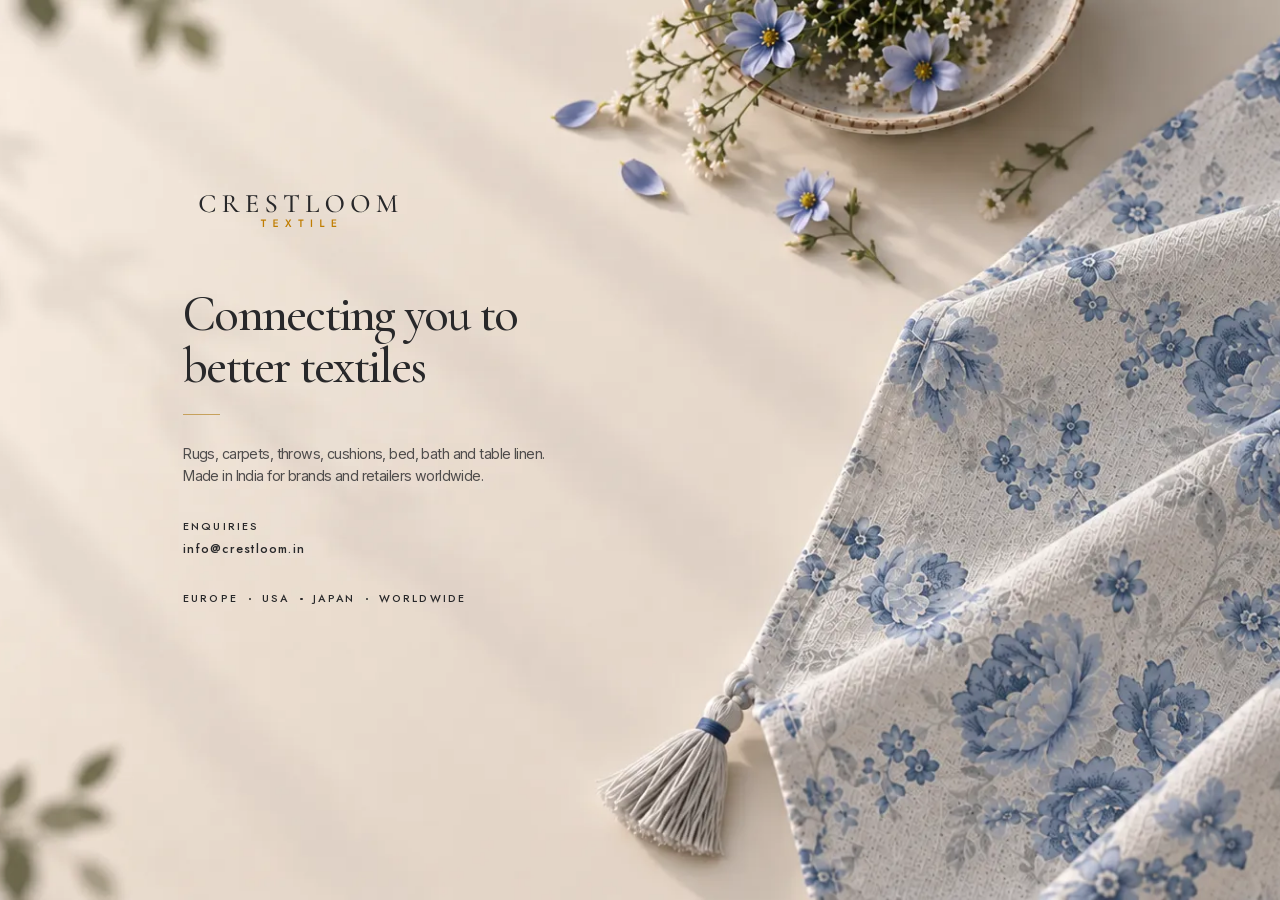
==== index.html @ 2a702c6a "Mobile: content height instead of a forced viewport-height page Co-Authored-By: Claude Opus 5 <norep" ====
<!DOCTYPE html><html lang="en"><head><meta charset="utf-8"><meta name="viewport" content="width=device-width, initial-scale=1"><meta name="generator" content="Astro v7.3.2"><!--
      `js` is what every CSS start state hangs off: set it and elements start
      hidden for GSAP to bring in. We only set it when the machine can actually
      animate — otherwise the page renders in its finished state, no timelines.
      Software rendering (Chrome with graphics acceleration off, or a
      blocklisted GPU) makes full-screen blurs and crossfades crawl.
    --><script>
      (function () {
        var html = document.documentElement;
        // ?nomotion forces the static path, for checking it without a slow machine.
        var still =
          /[?&]nomotion\b/.test(location.search) ||
          matchMedia('(prefers-reduced-motion: reduce)').matches;
        if (!still) {
          try {
            var gl = document.createElement('canvas').getContext('webgl');
            var info = gl && gl.getExtension('WEBGL_debug_renderer_info');
            var renderer = info ? String(gl.getParameter(info.UNMASKED_RENDERER_WEBGL)) : '';
            // No WebGL at all, or a software rasteriser behind it.
            still = !gl || /swiftshader|llvmpipe|software|basic render/i.test(renderer);
          } catch (e) {
            still = true;
          }
        }
        html.classList.add(still ? 'no-motion' : 'js');
      })();
    </script><title>Crestlooms Textile — Coming Soon</title><meta name="description" content="Rugs, carpets, throws, cushions, bed, bath and table linen. Made in India for brands and retailers worldwide."><link rel="icon" href="/favicon.ico" sizes="32x32"><link rel="icon" type="image/svg+xml" href="/favicon.svg"><link rel="apple-touch-icon" href="/apple-touch-icon.png"><link rel="manifest" href="/site.webmanifest"><meta name="theme-color" content="#f6f5f2"><link rel="stylesheet" href="/_astro/Wordmark.B12Cr1ZW.css"><link rel="stylesheet" href="/_astro/Button.Ce_DVw5u.css"><style>.coming-soon[data-astro-cid-q6rahido]{background-color:var(--color--offwhite);grid-template-rows:1fr auto 1.6fr;min-height:100svh;display:grid;position:relative;overflow:clip}.coming-soon_bgs[data-astro-cid-q6rahido]{z-index:0;position:absolute;inset:0}.coming-soon_bg[data-astro-cid-q6rahido]{object-fit:cover;object-position:center;width:100%;height:100%;position:absolute;inset:0}.coming-soon_bg[data-astro-cid-q6rahido]:not(.coming-soon_bg-first){opacity:0}.coming-soon_strip[data-astro-cid-q6rahido]{display:none}.coming-soon_content[data-astro-cid-q6rahido]{z-index:1;flex-direction:column;grid-row:2;align-items:flex-start;gap:3.625rem;width:27.375rem;margin-left:12.875rem;display:flex;position:relative}.coming-soon_content-block[data-astro-cid-q6rahido]{flex-direction:column;align-items:flex-start;gap:2.5rem;width:100%;display:flex}.coming-soon_inner-block[data-astro-cid-q6rahido]{flex-direction:column;gap:2rem;width:100%;display:flex}.coming-soon_heading-block[data-astro-cid-q6rahido]{flex-direction:column;gap:1.5rem;width:24.25rem;max-width:100%;display:flex}.coming-soon_heading[data-astro-cid-q6rahido]{color:var(--color--text)}.coming-soon_divider[data-astro-cid-q6rahido]{background-color:var(--color--sandy-brown);width:2.625rem;height:1px}.coming-soon_body-block[data-astro-cid-q6rahido]{flex-direction:column;gap:2.5rem;width:100%;display:flex}.coming-soon_text[data-astro-cid-q6rahido]{color:#28282acc;max-width:25.625rem}.coming-soon_enquire-block[data-astro-cid-q6rahido]{flex-direction:column;align-items:flex-start;gap:.75rem;display:flex}.coming-soon_label[data-astro-cid-q6rahido]{color:var(--color--text)}.coming-soon_button[data-astro-cid-q6rahido]{text-transform:none}.coming-soon_region-block[data-astro-cid-q6rahido]{color:var(--color--text);flex-wrap:wrap;align-items:center;gap:.75rem;display:flex}.coming-soon_dot[data-astro-cid-q6rahido]{background-color:currentColor;border-radius:50%;width:.1875rem;height:.1875rem}html.js .coming-soon_bg-first[data-astro-cid-q6rahido]{filter:blur(5px);will-change:transform, filter;transform:scale(1.06)}html.js .coming-soon[data-astro-cid-q6rahido].is-loaded .coming-soon_bg-first[data-astro-cid-q6rahido]{filter:none;will-change:auto;transform:none}html.js .coming-soon_content[data-astro-cid-q6rahido]>.coming-soon_logo-block,html.js .coming-soon_heading-block[data-astro-cid-q6rahido],html.js .coming-soon_body-block[data-astro-cid-q6rahido],html.js .coming-soon_region-block[data-astro-cid-q6rahido]{opacity:0;transform:translateY(1rem)}@media (prefers-reduced-motion:reduce){html.js .coming-soon_bg-first[data-astro-cid-q6rahido]{filter:none;transform:none}html.js .coming-soon_content[data-astro-cid-q6rahido]>.coming-soon_logo-block,html.js .coming-soon_heading-block[data-astro-cid-q6rahido],html.js .coming-soon_body-block[data-astro-cid-q6rahido],html.js .coming-soon_region-block[data-astro-cid-q6rahido]{opacity:1;transform:none}}@media (width<=991px){.coming-soon[data-astro-cid-q6rahido]{padding:6.25rem 2.5rem 3.25rem;display:flex}.coming-soon_bg[data-astro-cid-q6rahido]{object-position:35% center}.coming-soon_content[data-astro-cid-q6rahido]{gap:4.25rem;width:27.375rem;max-width:100%;margin-left:0}.coming-soon_content-block[data-astro-cid-q6rahido]{flex:1;justify-content:space-between}.coming-soon_text[data-astro-cid-q6rahido]{max-width:20.125rem}}@media (width<=767px){.coming-soon[data-astro-cid-q6rahido]{flex-direction:column;align-items:stretch;min-height:auto;padding:0}.coming-soon_bgs[data-astro-cid-q6rahido]{display:none}.coming-soon_strip[data-astro-cid-q6rahido]{object-fit:cover;object-position:center;width:100%;height:8.5rem;display:block}.coming-soon_content[data-astro-cid-q6rahido]{gap:2rem;width:100%;padding:2.25rem 1rem 1.25rem}.coming-soon_content[data-astro-cid-q6rahido]>.coming-soon_logo-block{align-self:center}.coming-soon_heading-block[data-astro-cid-q6rahido]{width:100%}.coming-soon_heading[data-astro-cid-q6rahido]{font-size:2.5rem;line-height:110%}.coming-soon_text[data-astro-cid-q6rahido]{max-width:none}}
</style></head><body><script type="module" src="/_astro/Layout.astro_astro_type_script_index_0_lang.CoXfwq34.js"></script><div class="page-wrapper"><main class="main-wrapper"><section class="coming-soon" data-astro-cid-q6rahido><!-- Desktop / tablet: full-bleed photo, cycling through four scenes --><div class="coming-soon_bgs" aria-hidden="true" data-astro-cid-q6rahido><img src="/_astro/coming-soon-bg.HKVXRd_w_Kjfvq.webp" srcset="/_astro/coming-soon-bg.HKVXRd_w_Z1q0YGh.webp 800w, /_astro/coming-soon-bg.HKVXRd_w_gzROJ.webp 1200w, /_astro/coming-soon-bg.HKVXRd_w_Kjfvq.webp 1670w" alt sizes="100vw" loading="eager" fetchpriority="high" data-astro-cid-q6rahido="true" decoding="async" width="1670" height="942" class="coming-soon_bg coming-soon_bg-first"></div><template class="coming-soon_slides" data-astro-cid-q6rahido><img src="/_astro/coming-soon-bg-2.Dmz_r3Ca_2eEaEA.webp" srcset="/_astro/coming-soon-bg-2.Dmz_r3Ca_2gOuL0.webp 800w, /_astro/coming-soon-bg-2.Dmz_r3Ca_Z1SfFAm.webp 1200w, /_astro/coming-soon-bg-2.Dmz_r3Ca_18E8N2.webp 1670w" alt sizes="100vw" loading="eager" fetchpriority="low" data-astro-cid-q6rahido="true" decoding="async" width="1671" height="941" class="coming-soon_bg"><img src="/_astro/coming-soon-bg-3.CA2UfzuP_1cLgrN.webp" srcset="/_astro/coming-soon-bg-3.CA2UfzuP_Izoou.webp 800w, /_astro/coming-soon-bg-3.CA2UfzuP_143w9e.webp 1200w, /_astro/coming-soon-bg-3.CA2UfzuP_6Haoy.webp 1670w" alt sizes="100vw" loading="eager" fetchpriority="low" data-astro-cid-q6rahido="true" decoding="async" width="1672" height="941" class="coming-soon_bg"><img src="/_astro/coming-soon-bg-4.C5T9e4wE_Z1jVbI3.webp" srcset="/_astro/coming-soon-bg-4.C5T9e4wE_ZOsya2.webp 800w, /_astro/coming-soon-bg-4.C5T9e4wE_Z1sDV1C.webp 1200w, /_astro/coming-soon-bg-4.C5T9e4wE_Z2q0hLi.webp 1670w" alt sizes="100vw" loading="eager" fetchpriority="low" data-astro-cid-q6rahido="true" decoding="async" width="1672" height="941" class="coming-soon_bg"></template><!-- Mobile: lifestyle strip above the content --><img src="/_astro/coming-soon-mobile-strip.CtnkYLv4_1NUyoN.webp" srcset="/_astro/coming-soon-mobile-strip.CtnkYLv4_Z25gLYr.webp 480w, /_astro/coming-soon-mobile-strip.CtnkYLv4_Z190fvU.webp 800w, /_astro/coming-soon-mobile-strip.CtnkYLv4_1NUyoN.webp 1024w" alt sizes="100vw" loading="eager" data-astro-cid-q6rahido="true" decoding="async" width="1024" height="410" class="coming-soon_strip"><div class="coming-soon_content" data-astro-cid-q6rahido><div data-astro-cid-q6rahido="true" data-astro-cid-qisgtjgl="true" class="wordmark coming-soon_logo-block"><svg role="img" aria-label="Crestloom Textile" focusable="false" viewBox="0 0 260 58" xmlns="http://www.w3.org/2000/svg"><g class="wordmark_name"><path d="M29.5747 11.335C30.3347 11.335 31.0347 11.375 31.6747 11.455C32.3347 11.515 32.9447 11.625 33.5047 11.785C34.0847 11.945 34.6347 12.155 35.1547 12.415C35.3147 12.475 35.4047 12.545 35.4247 12.625C35.4647 12.685 35.4947 12.835 35.5147 13.075L35.9047 16.855C35.9047 16.895 35.8447 16.935 35.7247 16.975C35.6247 16.995 35.5647 16.965 35.5447 16.885C35.0447 15.225 34.2847 13.975 33.2647 13.135C32.2447 12.275 30.9447 11.845 29.3647 11.845C27.7647 11.845 26.3647 12.215 25.1647 12.955C23.9647 13.695 23.0247 14.745 22.3447 16.105C21.6647 17.445 21.3247 19.035 21.3247 20.875C21.3247 22.235 21.5347 23.485 21.9547 24.625C22.3747 25.765 22.9547 26.765 23.6947 27.625C24.4547 28.465 25.3247 29.115 26.3047 29.575C27.3047 30.035 28.3747 30.265 29.5147 30.265C31.1147 30.265 32.4047 29.865 33.3847 29.065C34.3847 28.265 35.1847 27.045 35.7847 25.405C35.8247 25.345 35.8947 25.325 35.9947 25.345C36.0947 25.365 36.1447 25.405 36.1447 25.465L35.8147 28.885C35.7947 29.125 35.7547 29.275 35.6947 29.335C35.6547 29.395 35.5647 29.465 35.4247 29.545C34.4047 30.005 33.4247 30.325 32.4847 30.505C31.5647 30.705 30.5747 30.805 29.5147 30.805C27.3947 30.805 25.5047 30.395 23.8447 29.575C22.2047 28.735 20.9147 27.585 19.9747 26.125C19.0347 24.645 18.5647 22.935 18.5647 20.995C18.5647 19.555 18.8347 18.245 19.3747 17.065C19.9347 15.885 20.7147 14.865 21.7147 14.005C22.7147 13.145 23.8747 12.485 25.1947 12.025C26.5347 11.565 27.9947 11.335 29.5747 11.335Z"/><path d="M59.7825 30.415C59.4625 30.415 58.9325 30.035 58.1925 29.275C57.4725 28.495 56.6025 27.395 55.5825 25.975C54.5625 24.535 53.4125 22.825 52.1325 20.845L54.1425 20.215C55.8225 22.635 57.2425 24.565 58.4025 26.005C59.5825 27.445 60.6225 28.485 61.5225 29.125C62.4225 29.745 63.2825 30.055 64.1025 30.055C64.1625 30.055 64.1925 30.115 64.1925 30.235C64.1925 30.355 64.1625 30.415 64.1025 30.415C62.9825 30.415 62.0625 30.415 61.3425 30.415C60.6425 30.415 60.1225 30.415 59.7825 30.415ZM52.5825 11.575C54.2625 11.575 55.5425 11.935 56.4225 12.655C57.3225 13.355 57.7725 14.295 57.7725 15.475C57.7725 16.595 57.4525 17.595 56.8125 18.475C56.1725 19.355 55.3325 20.045 54.2925 20.545C53.2725 21.045 52.1725 21.295 50.9925 21.295C50.7525 21.295 50.5025 21.295 50.2425 21.295C49.9825 21.275 49.7425 21.255 49.5225 21.235V27.985C49.5225 28.565 49.5725 29.005 49.6725 29.305C49.7925 29.605 50.0225 29.805 50.3625 29.905C50.7225 30.005 51.2525 30.055 51.9525 30.055C52.0125 30.055 52.0425 30.115 52.0425 30.235C52.0425 30.355 52.0125 30.415 51.9525 30.415C51.4525 30.415 50.9025 30.405 50.3025 30.385C49.7025 30.365 49.0425 30.355 48.3225 30.355C47.6425 30.355 46.9925 30.365 46.3725 30.385C45.7525 30.405 45.1925 30.415 44.6925 30.415C44.6325 30.415 44.6025 30.355 44.6025 30.235C44.6025 30.115 44.6325 30.055 44.6925 30.055C45.3725 30.055 45.8825 30.005 46.2225 29.905C46.5825 29.805 46.8225 29.605 46.9425 29.305C47.0825 29.005 47.1525 28.565 47.1525 27.985V14.095C47.1525 13.515 47.0925 13.085 46.9725 12.805C46.8525 12.505 46.6225 12.305 46.2825 12.205C45.9425 12.085 45.4225 12.025 44.7225 12.025C44.6825 12.025 44.6625 11.965 44.6625 11.845C44.6625 11.725 44.6825 11.665 44.7225 11.665C45.2225 11.665 45.7725 11.685 46.3725 11.725C46.9925 11.745 47.6425 11.755 48.3225 11.755C48.9625 11.755 49.6825 11.725 50.4825 11.665C51.2825 11.605 51.9825 11.575 52.5825 11.575ZM55.3125 16.435C55.3125 15.315 55.1625 14.445 54.8625 13.825C54.5625 13.185 54.1325 12.735 53.5725 12.475C53.0325 12.215 52.3925 12.085 51.6525 12.085C50.8925 12.085 50.3425 12.225 50.0025 12.505C49.6825 12.765 49.5225 13.315 49.5225 14.155V20.485C49.8025 20.505 50.1025 20.525 50.4225 20.545C50.7625 20.565 51.0525 20.575 51.2925 20.575C52.7725 20.575 53.8125 20.235 54.4125 19.555C55.0125 18.875 55.3125 17.835 55.3125 16.435Z"/><path d="M83.6925 30.415H70.9125C70.8525 30.415 70.8225 30.355 70.8225 30.235C70.8225 30.115 70.8525 30.055 70.9125 30.055C71.5925 30.055 72.1025 30.005 72.4425 29.905C72.8025 29.805 73.0425 29.605 73.1625 29.305C73.2825 29.005 73.3425 28.565 73.3425 27.985V14.095C73.3425 13.515 73.2825 13.085 73.1625 12.805C73.0425 12.505 72.8025 12.305 72.4425 12.205C72.1025 12.085 71.5925 12.025 70.9125 12.025C70.8525 12.025 70.8225 11.965 70.8225 11.845C70.8225 11.725 70.8525 11.665 70.9125 11.665H83.1525C83.3525 11.665 83.4525 11.755 83.4525 11.935L83.5125 15.715C83.5125 15.775 83.4525 15.815 83.3325 15.835C83.2325 15.835 83.1725 15.805 83.1525 15.745C83.0125 14.645 82.6225 13.815 81.9825 13.255C81.3425 12.675 80.5025 12.385 79.4625 12.385H77.9325C77.3325 12.385 76.8725 12.435 76.5525 12.535C76.2325 12.635 76.0125 12.825 75.8925 13.105C75.7725 13.365 75.7125 13.735 75.7125 14.215V27.865C75.7125 28.345 75.7625 28.725 75.8625 29.005C75.9825 29.265 76.1925 29.455 76.4925 29.575C76.7925 29.675 77.2125 29.725 77.7525 29.725H79.7325C80.8725 29.725 81.8125 29.395 82.5525 28.735C83.2925 28.055 83.8025 27.095 84.0825 25.855C84.0825 25.795 84.1425 25.775 84.2625 25.795C84.3825 25.815 84.4425 25.855 84.4425 25.915C84.3625 26.455 84.2925 27.105 84.2325 27.865C84.1725 28.625 84.1425 29.325 84.1425 29.965C84.1425 30.265 83.9925 30.415 83.6925 30.415ZM82.0125 23.515C82.0125 22.655 81.7625 22.025 81.2625 21.625C80.7825 21.205 80.0025 20.995 78.9225 20.995H74.5725V20.305H79.0125C80.0325 20.305 80.7825 20.135 81.2625 19.795C81.7425 19.435 81.9825 18.885 81.9825 18.145C81.9825 18.105 82.0325 18.085 82.1325 18.085C82.2525 18.085 82.3125 18.105 82.3125 18.145C82.3125 18.765 82.3025 19.245 82.2825 19.585C82.2825 19.925 82.2825 20.285 82.2825 20.665C82.2825 21.125 82.2925 21.585 82.3125 22.045C82.3525 22.505 82.3725 22.995 82.3725 23.515C82.3725 23.555 82.3125 23.575 82.1925 23.575C82.0725 23.575 82.0125 23.555 82.0125 23.515Z"/><path d="M96.3022 15.025C96.3022 15.825 96.5022 16.515 96.9022 17.095C97.3022 17.675 97.8222 18.195 98.4622 18.655C99.1022 19.095 99.7822 19.535 100.502 19.975C101.242 20.415 101.952 20.885 102.632 21.385C103.332 21.885 103.902 22.475 104.342 23.155C104.802 23.815 105.032 24.625 105.032 25.585C105.032 26.565 104.772 27.445 104.252 28.225C103.752 29.005 103.032 29.625 102.092 30.085C101.172 30.545 100.062 30.775 98.7622 30.775C98.2422 30.775 97.7122 30.725 97.1722 30.625C96.6522 30.545 96.1522 30.425 95.6722 30.265C95.1922 30.105 94.7522 29.905 94.3522 29.665C94.2722 29.605 94.2022 29.535 94.1422 29.455C94.1022 29.375 94.0822 29.255 94.0822 29.095L93.7822 24.805C93.7622 24.705 93.8022 24.655 93.9022 24.655C94.0222 24.635 94.0922 24.665 94.1122 24.745C94.2922 25.365 94.5322 25.995 94.8322 26.635C95.1322 27.275 95.4922 27.865 95.9122 28.405C96.3322 28.925 96.8322 29.355 97.4122 29.695C98.0122 30.035 98.7022 30.205 99.4822 30.205C100.022 30.205 100.542 30.105 101.042 29.905C101.562 29.705 101.982 29.375 102.302 28.915C102.622 28.435 102.782 27.775 102.782 26.935C102.782 25.975 102.572 25.165 102.152 24.505C101.732 23.845 101.192 23.275 100.532 22.795C99.8722 22.315 99.1722 21.855 98.4322 21.415C97.7322 20.975 97.0522 20.515 96.3922 20.035C95.7522 19.555 95.2322 19.005 94.8322 18.385C94.4322 17.745 94.2322 16.975 94.2322 16.075C94.2322 14.995 94.5122 14.105 95.0722 13.405C95.6522 12.705 96.3822 12.185 97.2622 11.845C98.1622 11.505 99.0822 11.335 100.022 11.335C100.642 11.335 101.272 11.395 101.912 11.515C102.552 11.635 103.132 11.805 103.652 12.025C103.832 12.105 103.952 12.195 104.012 12.295C104.072 12.375 104.102 12.465 104.102 12.565L104.252 16.315C104.252 16.375 104.202 16.415 104.102 16.435C104.002 16.455 103.932 16.425 103.892 16.345C103.832 16.005 103.702 15.585 103.502 15.085C103.302 14.565 103.032 14.065 102.692 13.585C102.352 13.085 101.912 12.675 101.372 12.355C100.852 12.015 100.212 11.845 99.4522 11.845C98.7522 11.845 98.1722 11.995 97.7122 12.295C97.2522 12.575 96.9022 12.955 96.6622 13.435C96.4222 13.895 96.3022 14.425 96.3022 15.025Z"/><path d="M118.423 12.265C117.183 12.265 116.213 12.615 115.513 13.315C114.813 13.995 114.293 15.095 113.953 16.615C113.933 16.655 113.863 16.675 113.743 16.675C113.643 16.675 113.593 16.645 113.593 16.585C113.633 16.325 113.673 15.955 113.713 15.475C113.773 14.995 113.823 14.475 113.863 13.915C113.903 13.355 113.933 12.815 113.953 12.295C113.993 11.775 114.013 11.345 114.013 11.005C114.013 10.905 114.073 10.855 114.193 10.855C114.313 10.855 114.373 10.905 114.373 11.005C114.373 11.205 114.473 11.355 114.673 11.455C114.873 11.535 115.103 11.595 115.363 11.635C115.623 11.655 115.843 11.665 116.023 11.665C117.743 11.725 119.753 11.755 122.053 11.755C123.453 11.755 124.573 11.745 125.413 11.725C126.253 11.685 127.063 11.665 127.843 11.665C128.523 11.665 129.043 11.625 129.403 11.545C129.783 11.445 130.023 11.235 130.123 10.915C130.143 10.835 130.203 10.795 130.303 10.795C130.423 10.795 130.483 10.835 130.483 10.915C130.443 11.215 130.403 11.635 130.363 12.175C130.343 12.715 130.313 13.275 130.273 13.855C130.253 14.435 130.233 14.975 130.213 15.475C130.193 15.975 130.183 16.345 130.183 16.585C130.183 16.645 130.123 16.675 130.003 16.675C129.903 16.675 129.853 16.645 129.853 16.585C129.713 15.025 129.313 13.915 128.653 13.255C127.993 12.595 127.013 12.265 125.713 12.265C125.013 12.265 124.483 12.315 124.123 12.415C123.783 12.495 123.553 12.665 123.433 12.925C123.333 13.185 123.283 13.595 123.283 14.155V27.985C123.283 28.565 123.343 29.005 123.463 29.305C123.603 29.605 123.863 29.805 124.243 29.905C124.643 30.005 125.253 30.055 126.073 30.055C126.113 30.055 126.133 30.115 126.133 30.235C126.133 30.355 126.113 30.415 126.073 30.415C125.533 30.415 124.923 30.405 124.243 30.385C123.583 30.365 122.853 30.355 122.053 30.355C121.293 30.355 120.573 30.365 119.893 30.385C119.233 30.405 118.623 30.415 118.063 30.415C118.003 30.415 117.973 30.355 117.973 30.235C117.973 30.115 118.003 30.055 118.063 30.055C118.843 30.055 119.433 30.005 119.833 29.905C120.253 29.805 120.533 29.605 120.673 29.305C120.813 29.005 120.883 28.565 120.883 27.985V14.095C120.883 13.555 120.823 13.155 120.703 12.895C120.583 12.615 120.343 12.445 119.983 12.385C119.623 12.305 119.103 12.265 118.423 12.265Z"/><path d="M143.174 14.125V27.865C143.174 28.385 143.224 28.785 143.324 29.065C143.444 29.325 143.654 29.505 143.954 29.605C144.274 29.685 144.744 29.725 145.364 29.725H147.914C149.214 29.725 150.274 29.345 151.094 28.585C151.914 27.825 152.454 26.815 152.714 25.555C152.714 25.495 152.764 25.475 152.864 25.495C152.984 25.495 153.044 25.525 153.044 25.585C152.984 26.165 152.924 26.865 152.864 27.685C152.804 28.505 152.774 29.265 152.774 29.965C152.774 30.265 152.624 30.415 152.324 30.415H138.344C138.304 30.415 138.284 30.355 138.284 30.235C138.284 30.115 138.304 30.055 138.344 30.055C139.044 30.055 139.564 30.005 139.904 29.905C140.264 29.805 140.504 29.605 140.624 29.305C140.744 29.005 140.804 28.565 140.804 27.985V14.095C140.804 13.515 140.744 13.085 140.624 12.805C140.504 12.505 140.264 12.305 139.904 12.205C139.564 12.085 139.044 12.025 138.344 12.025C138.304 12.025 138.284 11.965 138.284 11.845C138.284 11.725 138.304 11.665 138.344 11.665C138.824 11.665 139.374 11.685 139.994 11.725C140.634 11.745 141.294 11.755 141.974 11.755C142.694 11.755 143.354 11.745 143.954 11.725C144.574 11.685 145.124 11.665 145.604 11.665C145.644 11.665 145.664 11.725 145.664 11.845C145.664 11.965 145.644 12.025 145.604 12.025C144.904 12.025 144.384 12.085 144.044 12.205C143.704 12.305 143.474 12.505 143.354 12.805C143.234 13.105 143.174 13.545 143.174 14.125Z"/><path d="M170.248 30.775C168.808 30.775 167.498 30.525 166.318 30.025C165.158 29.505 164.158 28.795 163.318 27.895C162.498 26.995 161.858 25.965 161.398 24.805C160.958 23.625 160.738 22.375 160.738 21.055C160.738 19.435 161.048 18.015 161.668 16.795C162.308 15.575 163.148 14.565 164.188 13.765C165.228 12.945 166.368 12.335 167.608 11.935C168.848 11.535 170.078 11.335 171.298 11.335C172.778 11.335 174.098 11.605 175.258 12.145C176.438 12.665 177.438 13.375 178.258 14.275C179.078 15.175 179.698 16.195 180.118 17.335C180.558 18.475 180.778 19.645 180.778 20.845C180.778 22.245 180.498 23.545 179.938 24.745C179.378 25.945 178.608 26.995 177.628 27.895C176.668 28.795 175.548 29.505 174.268 30.025C173.008 30.525 171.668 30.775 170.248 30.775ZM171.298 30.115C172.558 30.115 173.698 29.795 174.718 29.155C175.758 28.495 176.568 27.545 177.148 26.305C177.748 25.045 178.048 23.505 178.048 21.685C178.048 19.825 177.718 18.175 177.058 16.735C176.418 15.275 175.498 14.135 174.298 13.315C173.118 12.475 171.708 12.055 170.068 12.055C167.968 12.055 166.338 12.765 165.178 14.185C164.038 15.605 163.468 17.545 163.468 20.005C163.468 21.425 163.648 22.755 164.008 23.995C164.388 25.215 164.928 26.285 165.628 27.205C166.328 28.125 167.158 28.845 168.118 29.365C169.078 29.865 170.138 30.115 171.298 30.115Z"/><path d="M199.017 30.775C197.577 30.775 196.267 30.525 195.087 30.025C193.927 29.505 192.927 28.795 192.087 27.895C191.267 26.995 190.627 25.965 190.167 24.805C189.727 23.625 189.507 22.375 189.507 21.055C189.507 19.435 189.817 18.015 190.437 16.795C191.077 15.575 191.917 14.565 192.957 13.765C193.997 12.945 195.137 12.335 196.377 11.935C197.617 11.535 198.847 11.335 200.067 11.335C201.547 11.335 202.867 11.605 204.027 12.145C205.207 12.665 206.207 13.375 207.027 14.275C207.847 15.175 208.467 16.195 208.887 17.335C209.327 18.475 209.547 19.645 209.547 20.845C209.547 22.245 209.267 23.545 208.707 24.745C208.147 25.945 207.377 26.995 206.397 27.895C205.437 28.795 204.317 29.505 203.037 30.025C201.777 30.525 200.437 30.775 199.017 30.775ZM200.067 30.115C201.327 30.115 202.467 29.795 203.487 29.155C204.527 28.495 205.337 27.545 205.917 26.305C206.517 25.045 206.817 23.505 206.817 21.685C206.817 19.825 206.487 18.175 205.827 16.735C205.187 15.275 204.267 14.135 203.067 13.315C201.887 12.475 200.477 12.055 198.837 12.055C196.737 12.055 195.107 12.765 193.947 14.185C192.807 15.605 192.237 17.545 192.237 20.005C192.237 21.425 192.417 22.755 192.777 23.995C193.157 25.215 193.697 26.285 194.397 27.205C195.097 28.125 195.927 28.845 196.887 29.365C197.847 29.865 198.907 30.115 200.067 30.115Z"/><path d="M220.375 26.995L220.675 12.355L221.425 12.415L221.125 26.995C221.105 28.035 221.285 28.805 221.665 29.305C222.065 29.805 222.725 30.055 223.645 30.055C223.705 30.055 223.735 30.115 223.735 30.235C223.735 30.355 223.705 30.415 223.645 30.415C223.205 30.415 222.755 30.405 222.295 30.385C221.835 30.365 221.315 30.355 220.735 30.355C220.195 30.355 219.685 30.365 219.205 30.385C218.725 30.405 218.275 30.415 217.855 30.415C217.815 30.415 217.795 30.355 217.795 30.235C217.795 30.115 217.815 30.055 217.855 30.055C218.695 30.055 219.315 29.805 219.715 29.305C220.135 28.805 220.355 28.035 220.375 26.995ZM241.375 30.055C241.415 30.055 241.435 30.115 241.435 30.235C241.435 30.355 241.415 30.415 241.375 30.415C240.875 30.415 240.315 30.405 239.695 30.385C239.075 30.365 238.415 30.355 237.715 30.355C237.055 30.355 236.435 30.365 235.855 30.385C235.275 30.405 234.755 30.415 234.295 30.415C234.235 30.415 234.205 30.355 234.205 30.235C234.205 30.115 234.235 30.055 234.295 30.055C235.275 30.055 235.905 29.925 236.185 29.665C236.465 29.405 236.575 28.845 236.515 27.985L235.915 13.855L237.085 12.175L229.315 30.205C229.295 30.285 229.215 30.325 229.075 30.325C228.955 30.325 228.875 30.285 228.835 30.205L221.005 14.155C220.305 12.735 219.325 12.025 218.065 12.025C218.025 12.025 218.005 11.965 218.005 11.845C218.005 11.725 218.025 11.665 218.065 11.665C218.425 11.665 218.795 11.675 219.175 11.695C219.575 11.715 219.915 11.725 220.195 11.725C220.575 11.725 220.915 11.715 221.215 11.695C221.535 11.675 221.775 11.665 221.935 11.665C222.215 11.665 222.435 11.765 222.595 11.965C222.755 12.145 222.995 12.565 223.315 13.225L230.125 27.055L229.015 28.975L236.245 12.415C236.345 12.175 236.465 11.995 236.605 11.875C236.765 11.735 236.945 11.665 237.145 11.665C237.285 11.665 237.455 11.675 237.655 11.695C237.875 11.715 238.125 11.725 238.405 11.725C238.965 11.725 239.435 11.715 239.815 11.695C240.195 11.675 240.585 11.665 240.985 11.665C241.025 11.665 241.045 11.725 241.045 11.845C241.045 11.965 241.025 12.025 240.985 12.025C240.025 12.025 239.325 12.185 238.885 12.505C238.445 12.805 238.235 13.365 238.255 14.185L238.885 27.985C238.925 28.565 239.005 29.005 239.125 29.305C239.245 29.605 239.475 29.805 239.815 29.905C240.155 30.005 240.675 30.055 241.375 30.055Z"/></g><g class="wordmark_sub"><path d="M87.5822 40.113V38.805H93.4382V40.113H91.2182V47.205H89.7902V40.113H87.5822Z"/><path d="M102.545 47.205V45.957H106.781V47.205H102.545ZM102.545 40.053V38.805H106.781V40.053H102.545ZM102.545 43.317V42.093H106.541V43.317H102.545ZM101.669 38.805H103.061V47.205H101.669V38.805Z"/><path d="M120.081 38.805H121.809L119.265 42.837L121.989 47.205H120.261L118.461 43.977L116.601 47.205H114.885L117.669 42.837L115.185 38.805H116.901L118.473 41.649L120.081 38.805Z"/><path d="M129.737 40.113V38.805H135.593V40.113H133.373V47.205H131.945V40.113H129.737Z"/><path d="M143.824 38.805H145.252V47.205H143.824V38.805Z"/><path d="M154.328 38.805H155.744V45.933H159.08V47.205H154.328V38.805Z"/><path d="M168.182 47.205V45.957H172.418V47.205H168.182ZM168.182 40.053V38.805H172.418V40.053H168.182ZM168.182 43.317V42.093H172.178V43.317H168.182ZM167.306 38.805H168.698V47.205H167.306V38.805Z"/></g></svg></div><div class="coming-soon_content-block" data-astro-cid-q6rahido><div class="coming-soon_inner-block" data-astro-cid-q6rahido><div class="coming-soon_heading-block" data-astro-cid-q6rahido><h1 class="heading-style-h2 coming-soon_heading" data-astro-cid-q6rahido>Connecting you to better textiles</h1><div class="coming-soon_divider" data-astro-cid-q6rahido></div></div><div class="coming-soon_body-block" data-astro-cid-q6rahido><p class="text-size-regular coming-soon_text" data-astro-cid-q6rahido>Rugs, carpets, throws, cushions, bed, bath and table linen. Made in India for brands and retailers worldwide.</p><div class="coming-soon_enquire-block" data-astro-cid-q6rahido><p class="text-style-tagline-xs coming-soon_label" data-astro-cid-q6rahido>Enquiries</p><a href="mailto:info@crestloom.in" data-astro-cid-q6rahido="true" data-astro-cid-ekguhzzh="true" class="text-style-button button is-ghost-black coming-soon_button"><span class="button_fill" aria-hidden="true" data-astro-cid-ekguhzzh></span><span class="button_label" data-astro-cid-ekguhzzh><span class="button_label-text" data-astro-cid-ekguhzzh>info@crestloom.in</span></span></a></div></div></div><nav class="text-style-tagline-xs coming-soon_region-block" aria-label="Regions served" data-astro-cid-q6rahido><span data-astro-cid-q6rahido>Europe</span><span class="coming-soon_dot" data-astro-cid-q6rahido></span><span data-astro-cid-q6rahido>USA</span><span class="coming-soon_dot" data-astro-cid-q6rahido></span><span data-astro-cid-q6rahido>Japan</span><span class="coming-soon_dot" data-astro-cid-q6rahido></span><span data-astro-cid-q6rahido>Worldwide</span></nav></div></div></section><script type="module" src="/_astro/ComingSoon.astro_astro_type_script_index_0_lang.BcfYNHbB.js"></script></main></div></body></html>
---- _astro/Wordmark.B12Cr1ZW.css ----
@font-face{font-family:Cormorant Garamond;font-style:normal;font-weight:500;font-display:swap;src:url(/_astro/cormorant-garamond-500.C2SmWc6z.woff2)format("woff2")}@font-face{font-family:Cormorant Garamond;font-style:italic;font-weight:500;font-display:swap;src:url(/_astro/cormorant-garamond-500-italic.HsFx-x_a.woff2)format("woff2")}@font-face{font-family:Jost;font-style:normal;font-weight:400;font-display:swap;src:url(/_astro/jost-400.aXQEd8Vn.woff2)format("woff2")}@font-face{font-family:Jost;font-style:normal;font-weight:500;font-display:swap;src:url(/_astro/jost-500.OL42TTit.woff2)format("woff2")}@font-face{font-family:Inter;font-style:normal;font-weight:400;font-display:swap;src:url(/_astro/inter-400.BL_kVj0B.woff2)format("woff2")}html{scroll-padding-top:5.875rem;font-size:1.111vw}@media (width>=1600px){html{font-size:17.778px}}@media (width<=991px){html{font-size:16px}}@media (width<=767px){html{font-size:4.444vw}}*,:before,:after{box-sizing:border-box}*{margin:0}html{-webkit-text-size-adjust:100%}body{letter-spacing:-.04em;-webkit-font-smoothing:antialiased;-moz-osx-font-smoothing:grayscale;background-color:var(--color--background);min-height:100vh;color:var(--color--text);font-size:1rem;line-height:150%;font-family:var(--font--body)}@media (width<=767px){body{min-height:auto}}img,picture,video,canvas,svg{max-width:100%;height:auto;display:block}input,button,textarea,select{font:inherit;color:inherit}button{cursor:pointer;background:0 0;border:none;padding:0}a{color:inherit;text-decoration:none}ul,ol{padding:0;list-style:none}h1,h2,h3,h4,h5,h6,p{overflow-wrap:break-word}:root{--color--charcoal-black:#28282a;--color--offwhite:#f6f5f2;--color--sandy-brown:#c6a15c;--color--sandy-gold:#f0d59a;--color--cyan-blue:#56708c;--color--gold:#c07d00;--color--background:var(--color--offwhite);--color--text:var(--color--charcoal-black);--font--heading:"Cormorant Garamond", Georgia, serif;--font--body:"Inter", system-ui, sans-serif;--font--accent:"Jost", system-ui, sans-serif;--ease--apple:cubic-bezier(.32, .72, 0, 1)}.page-wrapper{overflow:clip}.padding-global{padding-left:3.5rem;padding-right:3.5rem}@media (width<=991px){.padding-global{padding-left:2.5rem;padding-right:2.5rem}}@media (width<=767px){.padding-global{padding-left:1.25rem;padding-right:1.25rem}}.container-large{width:100%;max-width:83rem;margin-left:auto;margin-right:auto}.container-medium{width:100%;max-width:64rem;margin-left:auto;margin-right:auto}.container-small{width:100%;max-width:48rem;margin-left:auto;margin-right:auto}.padding-section-small{padding-top:3rem;padding-bottom:3rem}.padding-section-medium{padding-top:4rem;padding-bottom:4rem}.padding-section-large{padding-top:6.25rem;padding-bottom:6.25rem}@media (width<=767px){.padding-section-small{padding-top:2rem;padding-bottom:2rem}.padding-section-medium{padding-top:3rem;padding-bottom:3rem}.padding-section-large{padding-top:4rem;padding-bottom:4rem}}.heading-style-h1,.heading-style-h2,.heading-style-h3,.heading-style-h4{font-family:var(--font--heading);letter-spacing:-.035em;font-weight:500}.heading-style-h1{font-size:4.5rem;line-height:100%}.heading-style-h2{font-size:3.5rem;line-height:105%}.heading-style-h3{font-size:2.5rem;line-height:110%}.heading-style-h4{font-size:1.875rem;line-height:110%}.text-size-large{letter-spacing:-.04em;font-size:1.125rem;line-height:150%}.text-size-regular{letter-spacing:-.04em;font-size:1rem;line-height:150%}.text-size-small{letter-spacing:-.04em;font-size:.875rem;line-height:140%}.text-style-tagline{font-family:var(--font--accent);letter-spacing:.2em;text-transform:uppercase;font-size:.9375rem;font-weight:500;line-height:100%}.text-style-tagline-xs{font-family:var(--font--accent);letter-spacing:.2em;text-transform:uppercase;font-size:.75rem;font-weight:500;line-height:90%}.text-style-nav,.text-style-button{font-family:var(--font--accent);letter-spacing:.1em;text-transform:uppercase;font-size:.875rem;font-weight:500;line-height:120%}.text-weight-normal{font-weight:400}.text-weight-medium{font-weight:500}.text-color-sandy-brown{color:var(--color--sandy-brown)}.text-color-sandy-gold{color:var(--color--sandy-gold)}.text-color-cyan-blue{color:var(--color--cyan-blue)}.text-color-offwhite{color:var(--color--offwhite)}.text-align-center{text-align:center}.text-link{padding-bottom:.125rem;position:relative}.text-link:after{content:"";transform-origin:100%;height:1px;transition:transform .5s var(--ease--apple);background-color:currentColor;position:absolute;bottom:0;left:0;right:0;transform:scaleX(0)}.text-link:hover:after,.text-link:focus-visible:after,.text-link[aria-current]:after{transform-origin:0;transform:scaleX(1)}html.js [data-reveal-section] [data-reveal]:not([data-reveal=lines]){opacity:0}html.js [data-reveal-section] [data-reveal]:not([data-reveal=lines],[data-reveal=fade]){transform:translateY(1rem)}html.js [data-reveal-section] [data-reveal].is-revealed{opacity:1;transform:none}@media (prefers-reduced-motion:reduce){html.js [data-reveal-section] [data-reveal]{opacity:1;transform:none}}.hide{display:none!important}@media (width<=991px){.hide-tablet{display:none!important}}@media (width<=767px){.hide-mobile-landscape{display:none!important}}@media (width<=478px){.hide-mobile-portrait{display:none!important}}.wordmark[data-astro-cid-qisgtjgl]{width:16.25rem;height:3.625rem;color:var(--wordmark-color,var(--color--text));display:inline-block}.wordmark[data-astro-cid-qisgtjgl] svg{width:100%;height:100%;display:block}.wordmark[data-astro-cid-qisgtjgl] .wordmark_name{fill:currentColor}.wordmark[data-astro-cid-qisgtjgl] .wordmark_sub{fill:var(--wordmark-accent,var(--color--gold))}
---- _astro/Button.Ce_DVw5u.css ----
.button[data-astro-cid-ekguhzzh]{white-space:nowrap;transition:color .5s var(--ease--apple), background-color .5s var(--ease--apple), border-color .5s var(--ease--apple);border:1px solid #0000;justify-content:center;align-items:center;gap:.625rem;padding:.875rem 1rem;display:inline-flex;position:relative}.button_label[data-astro-cid-ekguhzzh],.button_icon[data-astro-cid-ekguhzzh]{z-index:1;position:relative}.button_icon[data-astro-cid-ekguhzzh]{width:.75rem;height:.75rem;transition:transform .5s var(--ease--apple);flex-shrink:0}.button_fill[data-astro-cid-ekguhzzh]{display:none}.button[data-astro-cid-ekguhzzh]:hover .button_icon[data-astro-cid-ekguhzzh],.button[data-astro-cid-ekguhzzh]:focus-visible .button_icon[data-astro-cid-ekguhzzh]{transform:translate(.25rem)}.button[data-astro-cid-ekguhzzh].is-outline{color:var(--color--offwhite);border-color:var(--color--offwhite);transition:color .45s var(--ease--apple) .1s;overflow:clip}.button[data-astro-cid-ekguhzzh].is-outline .button_fill[data-astro-cid-ekguhzzh]{background-color:var(--color--offwhite);transform-origin:bottom;transition:transform .6s var(--ease--apple);display:block;position:absolute;inset:0;transform:scaleY(0)}.button[data-astro-cid-ekguhzzh].is-outline:hover,.button[data-astro-cid-ekguhzzh].is-outline:focus-visible{color:var(--color--text)}.button[data-astro-cid-ekguhzzh].is-outline:hover .button_fill[data-astro-cid-ekguhzzh],.button[data-astro-cid-ekguhzzh].is-outline:focus-visible .button_fill[data-astro-cid-ekguhzzh]{transform:scaleY(1)}.button[data-astro-cid-ekguhzzh].is-filled-gold .button_label[data-astro-cid-ekguhzzh],.button[data-astro-cid-ekguhzzh].is-filled-cyan .button_label[data-astro-cid-ekguhzzh]{display:block;position:relative;overflow:clip}.button[data-astro-cid-ekguhzzh].is-filled-gold .button_label-text[data-astro-cid-ekguhzzh],.button[data-astro-cid-ekguhzzh].is-filled-cyan .button_label-text[data-astro-cid-ekguhzzh]{transition:transform .55s var(--ease--apple);display:block}.button[data-astro-cid-ekguhzzh].is-filled-gold .button_label-text[data-astro-cid-ekguhzzh].is-swap,.button[data-astro-cid-ekguhzzh].is-filled-cyan .button_label-text[data-astro-cid-ekguhzzh].is-swap{position:absolute;inset:0;transform:translateY(110%)}.button[data-astro-cid-ekguhzzh].is-filled-gold:hover .button_label-text[data-astro-cid-ekguhzzh],.button[data-astro-cid-ekguhzzh].is-filled-gold:focus-visible .button_label-text[data-astro-cid-ekguhzzh],.button[data-astro-cid-ekguhzzh].is-filled-cyan:hover .button_label-text[data-astro-cid-ekguhzzh],.button[data-astro-cid-ekguhzzh].is-filled-cyan:focus-visible .button_label-text[data-astro-cid-ekguhzzh]{transform:translateY(-110%)}.button[data-astro-cid-ekguhzzh].is-filled-gold:hover .button_label-text[data-astro-cid-ekguhzzh].is-swap,.button[data-astro-cid-ekguhzzh].is-filled-gold:focus-visible .button_label-text[data-astro-cid-ekguhzzh].is-swap,.button[data-astro-cid-ekguhzzh].is-filled-cyan:hover .button_label-text[data-astro-cid-ekguhzzh].is-swap,.button[data-astro-cid-ekguhzzh].is-filled-cyan:focus-visible .button_label-text[data-astro-cid-ekguhzzh].is-swap{transform:translateY(0)}.button[data-astro-cid-ekguhzzh].is-filled-gold{color:var(--color--offwhite);background-color:var(--color--sandy-brown);border-color:var(--color--sandy-brown)}.button[data-astro-cid-ekguhzzh].is-filled-gold:hover,.button[data-astro-cid-ekguhzzh].is-filled-gold:focus-visible{background-color:var(--color--gold);border-color:var(--color--gold)}.button[data-astro-cid-ekguhzzh].is-filled-cyan{color:var(--color--offwhite);background-color:var(--color--cyan-blue);border-color:var(--color--cyan-blue)}.button[data-astro-cid-ekguhzzh].is-filled-cyan:hover,.button[data-astro-cid-ekguhzzh].is-filled-cyan:focus-visible{background-color:var(--color--text);border-color:var(--color--text)}.button[data-astro-cid-ekguhzzh].is-ghost-white,.button[data-astro-cid-ekguhzzh].is-ghost-black{border:0;gap:.4rem;padding:0}.button[data-astro-cid-ekguhzzh].is-ghost-white .button_label[data-astro-cid-ekguhzzh],.button[data-astro-cid-ekguhzzh].is-ghost-black .button_label[data-astro-cid-ekguhzzh]{padding-bottom:.125rem}.button[data-astro-cid-ekguhzzh].is-ghost-white .button_label[data-astro-cid-ekguhzzh]:after,.button[data-astro-cid-ekguhzzh].is-ghost-black .button_label[data-astro-cid-ekguhzzh]:after{content:"";transform-origin:100%;height:1px;transition:transform .5s var(--ease--apple);background-color:currentColor;position:absolute;bottom:0;left:0;right:0;transform:scaleX(0)}.button[data-astro-cid-ekguhzzh].is-ghost-white:hover .button_label[data-astro-cid-ekguhzzh]:after,.button[data-astro-cid-ekguhzzh].is-ghost-white:focus-visible .button_label[data-astro-cid-ekguhzzh]:after,.button[data-astro-cid-ekguhzzh].is-ghost-black:hover .button_label[data-astro-cid-ekguhzzh]:after,.button[data-astro-cid-ekguhzzh].is-ghost-black:focus-visible .button_label[data-astro-cid-ekguhzzh]:after{transform-origin:0;transform:scaleX(1)}.button[data-astro-cid-ekguhzzh].is-ghost-white{color:var(--color--offwhite)}.button[data-astro-cid-ekguhzzh].is-ghost-white:hover,.button[data-astro-cid-ekguhzzh].is-ghost-white:focus-visible{color:var(--color--sandy-gold)}.button[data-astro-cid-ekguhzzh].is-ghost-black{color:var(--color--text)}.button[data-astro-cid-ekguhzzh].is-ghost-black:hover,.button[data-astro-cid-ekguhzzh].is-ghost-black:focus-visible{color:var(--color--gold)}
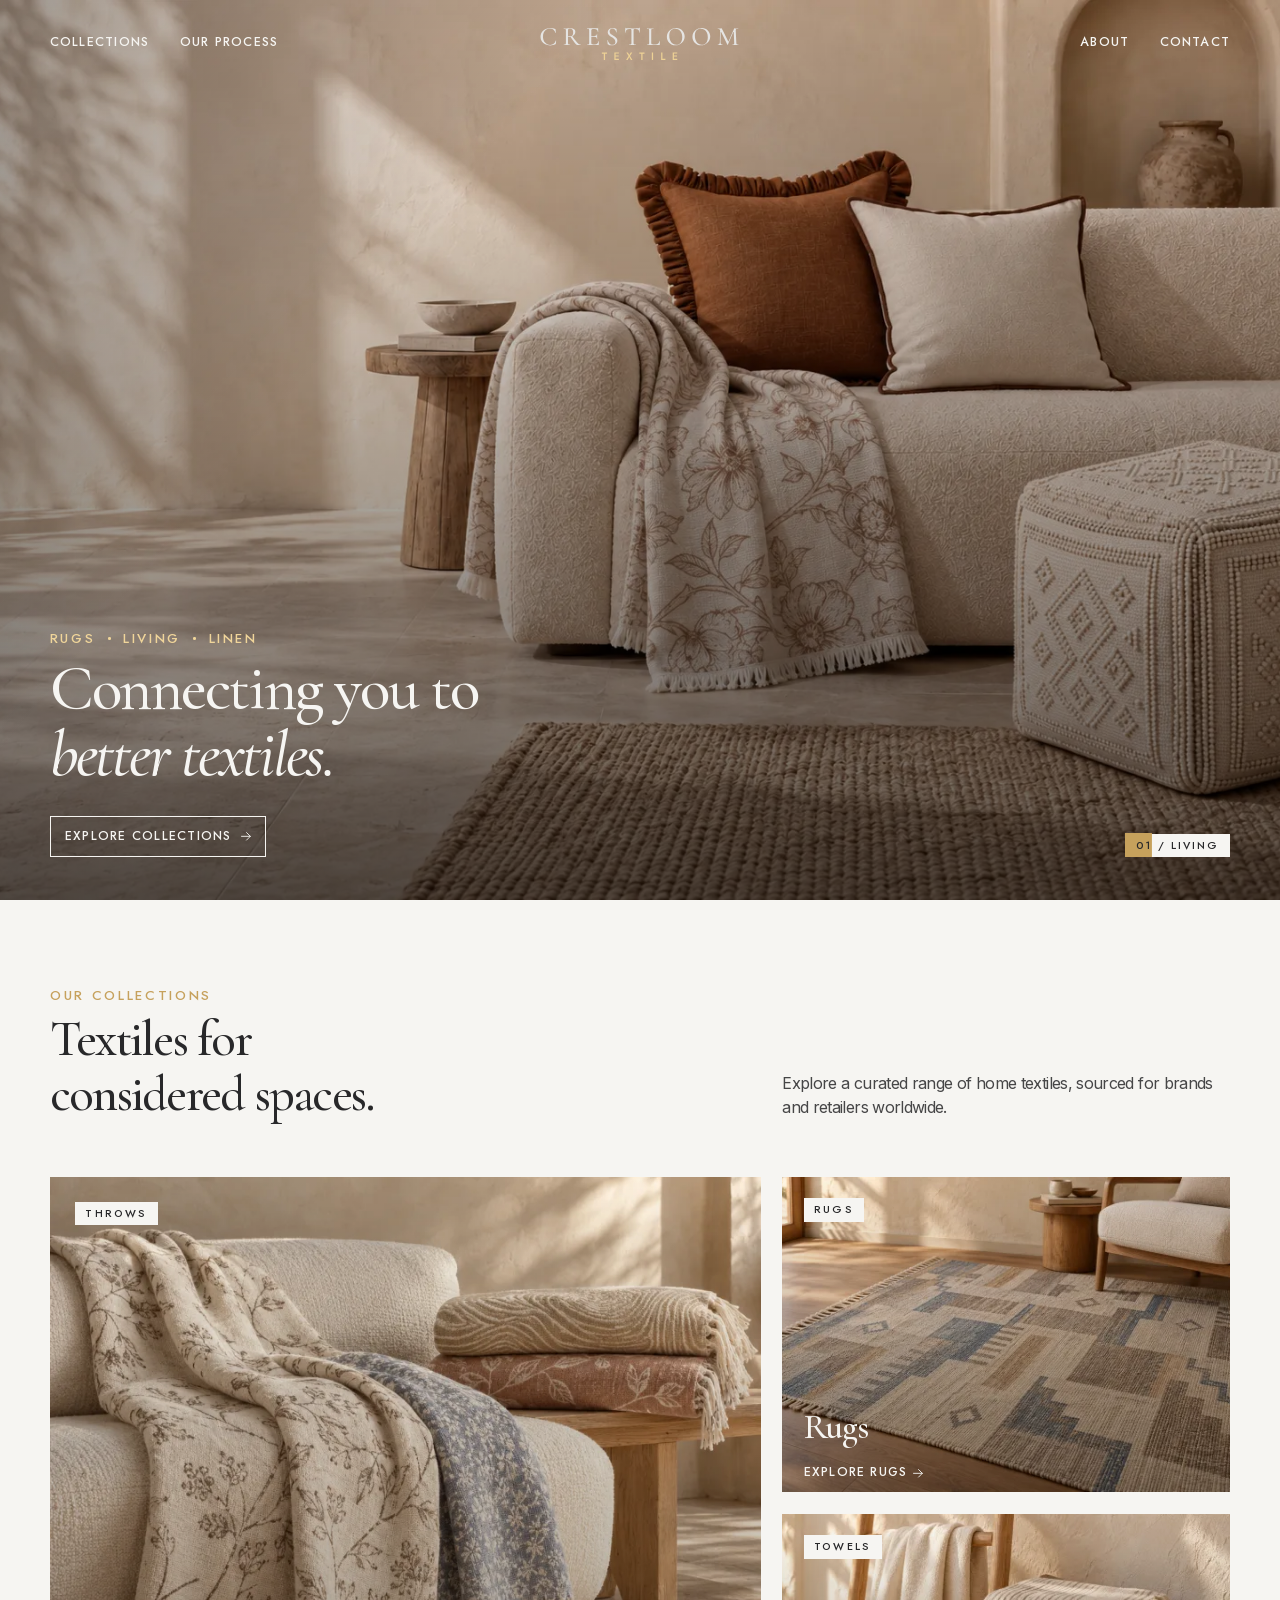
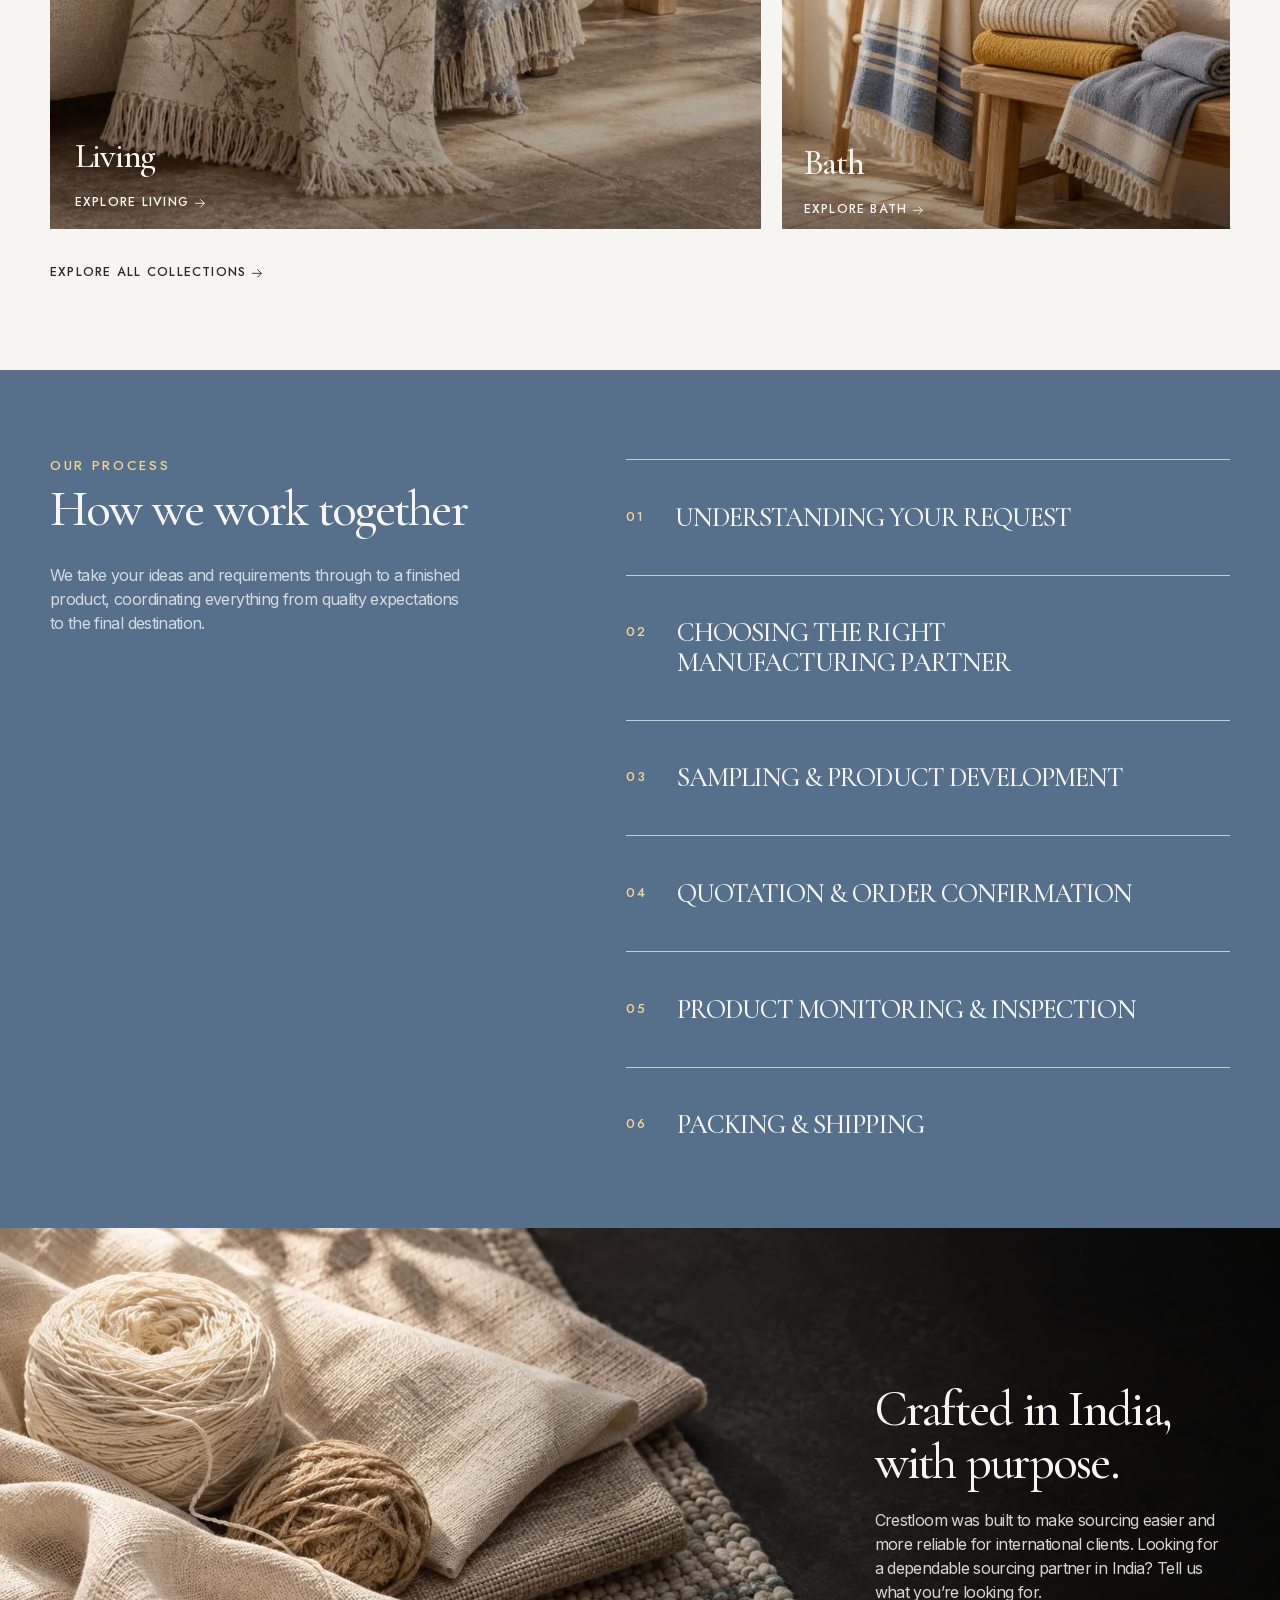
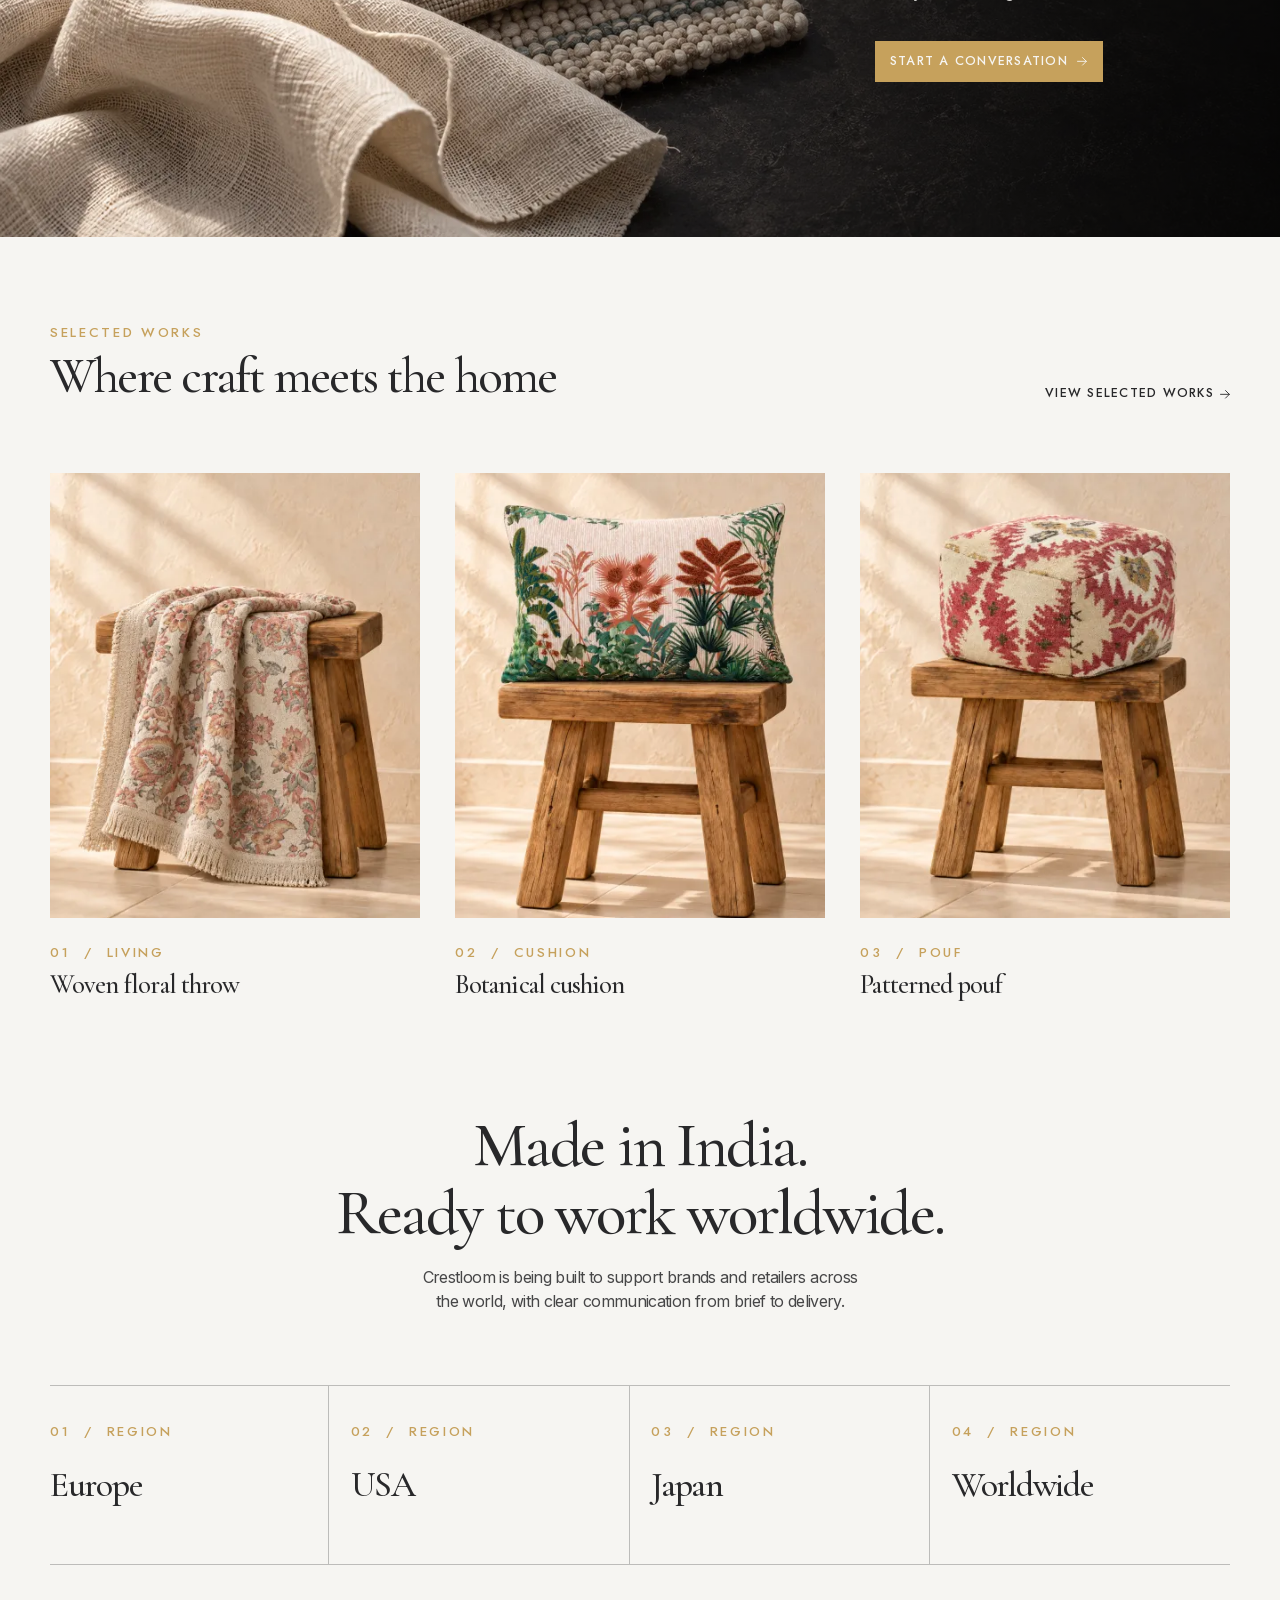
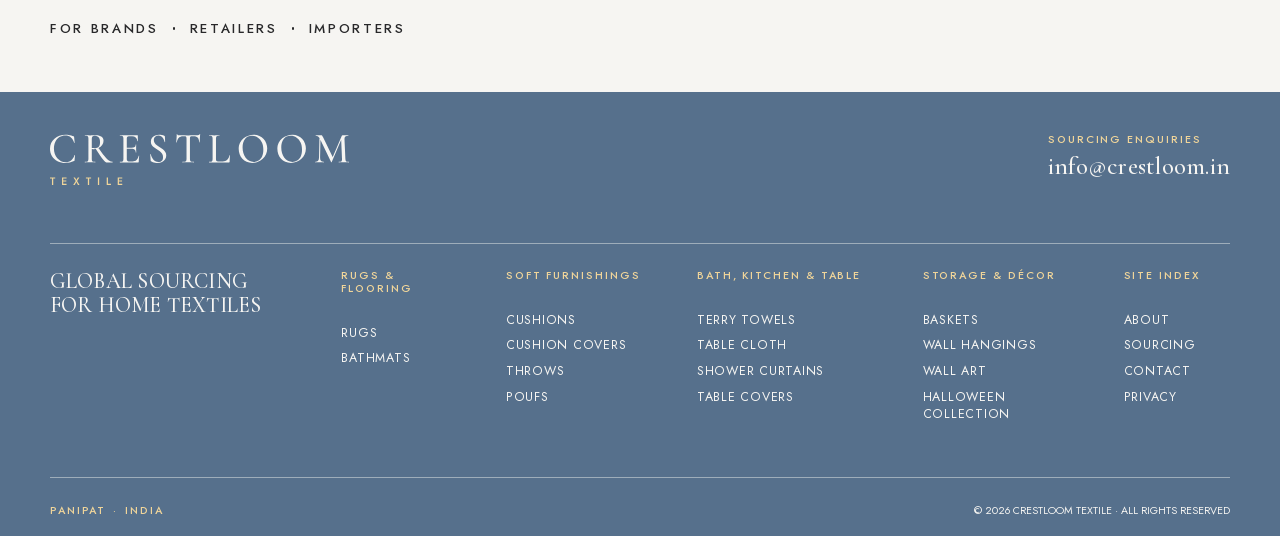
==== commit 14947f4b: "Launch full Crestloom site on the custom domain aaruu-alt/Crestloom-textile@4f3c8e26279900559f7e8daf" ====
--- a/index.html
+++ b/index.html
@@ -24,5 +24,4 @@
         }
         html.classList.add(still ? 'no-motion' : 'js');
       })();
-    </script><title>Crestlooms Textile — Coming Soon</title><meta name="description" content="Rugs, carpets, throws, cushions, bed, bath and table linen. Made in India for brands and retailers worldwide."><link rel="icon" href="/favicon.ico" sizes="32x32"><link rel="icon" type="image/svg+xml" href="/favicon.svg"><link rel="apple-touch-icon" href="/apple-touch-icon.png"><link rel="manifest" href="/site.webmanifest"><meta name="theme-color" content="#f6f5f2"><link rel="stylesheet" href="/_astro/Wordmark.B12Cr1ZW.css"><link rel="stylesheet" href="/_astro/Button.Ce_DVw5u.css"><style>.coming-soon[data-astro-cid-q6rahido]{background-color:var(--color--offwhite);grid-template-rows:1fr auto 1.6fr;min-height:100svh;display:grid;position:relative;overflow:clip}.coming-soon_bgs[data-astro-cid-q6rahido]{z-index:0;position:absolute;inset:0}.coming-soon_bg[data-astro-cid-q6rahido]{object-fit:cover;object-position:center;width:100%;height:100%;position:absolute;inset:0}.coming-soon_bg[data-astro-cid-q6rahido]:not(.coming-soon_bg-first){opacity:0}.coming-soon_strip[data-astro-cid-q6rahido]{display:none}.coming-soon_content[data-astro-cid-q6rahido]{z-index:1;flex-direction:column;grid-row:2;align-items:flex-start;gap:3.625rem;width:27.375rem;margin-left:12.875rem;display:flex;position:relative}.coming-soon_content-block[data-astro-cid-q6rahido]{flex-direction:column;align-items:flex-start;gap:2.5rem;width:100%;display:flex}.coming-soon_inner-block[data-astro-cid-q6rahido]{flex-direction:column;gap:2rem;width:100%;display:flex}.coming-soon_heading-block[data-astro-cid-q6rahido]{flex-direction:column;gap:1.5rem;width:24.25rem;max-width:100%;display:flex}.coming-soon_heading[data-astro-cid-q6rahido]{color:var(--color--text)}.coming-soon_divider[data-astro-cid-q6rahido]{background-color:var(--color--sandy-brown);width:2.625rem;height:1px}.coming-soon_body-block[data-astro-cid-q6rahido]{flex-direction:column;gap:2.5rem;width:100%;display:flex}.coming-soon_text[data-astro-cid-q6rahido]{color:#28282acc;max-width:25.625rem}.coming-soon_enquire-block[data-astro-cid-q6rahido]{flex-direction:column;align-items:flex-start;gap:.75rem;display:flex}.coming-soon_label[data-astro-cid-q6rahido]{color:var(--color--text)}.coming-soon_button[data-astro-cid-q6rahido]{text-transform:none}.coming-soon_region-block[data-astro-cid-q6rahido]{color:var(--color--text);flex-wrap:wrap;align-items:center;gap:.75rem;display:flex}.coming-soon_dot[data-astro-cid-q6rahido]{background-color:currentColor;border-radius:50%;width:.1875rem;height:.1875rem}html.js .coming-soon_bg-first[data-astro-cid-q6rahido]{filter:blur(5px);will-change:transform, filter;transform:scale(1.06)}html.js .coming-soon[data-astro-cid-q6rahido].is-loaded .coming-soon_bg-first[data-astro-cid-q6rahido]{filter:none;will-change:auto;transform:none}html.js .coming-soon_content[data-astro-cid-q6rahido]>.coming-soon_logo-block,html.js .coming-soon_heading-block[data-astro-cid-q6rahido],html.js .coming-soon_body-block[data-astro-cid-q6rahido],html.js .coming-soon_region-block[data-astro-cid-q6rahido]{opacity:0;transform:translateY(1rem)}@media (prefers-reduced-motion:reduce){html.js .coming-soon_bg-first[data-astro-cid-q6rahido]{filter:none;transform:none}html.js .coming-soon_content[data-astro-cid-q6rahido]>.coming-soon_logo-block,html.js .coming-soon_heading-block[data-astro-cid-q6rahido],html.js .coming-soon_body-block[data-astro-cid-q6rahido],html.js .coming-soon_region-block[data-astro-cid-q6rahido]{opacity:1;transform:none}}@media (width<=991px){.coming-soon[data-astro-cid-q6rahido]{padding:6.25rem 2.5rem 3.25rem;display:flex}.coming-soon_bg[data-astro-cid-q6rahido]{object-position:35% center}.coming-soon_content[data-astro-cid-q6rahido]{gap:4.25rem;width:27.375rem;max-width:100%;margin-left:0}.coming-soon_content-block[data-astro-cid-q6rahido]{flex:1;justify-content:space-between}.coming-soon_text[data-astro-cid-q6rahido]{max-width:20.125rem}}@media (width<=767px){.coming-soon[data-astro-cid-q6rahido]{flex-direction:column;align-items:stretch;min-height:auto;padding:0}.coming-soon_bgs[data-astro-cid-q6rahido]{display:none}.coming-soon_strip[data-astro-cid-q6rahido]{object-fit:cover;object-position:center;width:100%;height:8.5rem;display:block}.coming-soon_content[data-astro-cid-q6rahido]{gap:2rem;width:100%;padding:2.25rem 1rem 1.25rem}.coming-soon_content[data-astro-cid-q6rahido]>.coming-soon_logo-block{align-self:center}.coming-soon_heading-block[data-astro-cid-q6rahido]{width:100%}.coming-soon_heading[data-astro-cid-q6rahido]{font-size:2.5rem;line-height:110%}.coming-soon_text[data-astro-cid-q6rahido]{max-width:none}}
-</style></head><body><script type="module" src="/_astro/Layout.astro_astro_type_script_index_0_lang.CoXfwq34.js"></script><div class="page-wrapper"><main class="main-wrapper"><section class="coming-soon" data-astro-cid-q6rahido><!-- Desktop / tablet: full-bleed photo, cycling through four scenes --><div class="coming-soon_bgs" aria-hidden="true" data-astro-cid-q6rahido><img src="/_astro/coming-soon-bg.HKVXRd_w_Kjfvq.webp" srcset="/_astro/coming-soon-bg.HKVXRd_w_Z1q0YGh.webp 800w, /_astro/coming-soon-bg.HKVXRd_w_gzROJ.webp 1200w, /_astro/coming-soon-bg.HKVXRd_w_Kjfvq.webp 1670w" alt sizes="100vw" loading="eager" fetchpriority="high" data-astro-cid-q6rahido="true" decoding="async" width="1670" height="942" class="coming-soon_bg coming-soon_bg-first"></div><template class="coming-soon_slides" data-astro-cid-q6rahido><img src="/_astro/coming-soon-bg-2.Dmz_r3Ca_2eEaEA.webp" srcset="/_astro/coming-soon-bg-2.Dmz_r3Ca_2gOuL0.webp 800w, /_astro/coming-soon-bg-2.Dmz_r3Ca_Z1SfFAm.webp 1200w, /_astro/coming-soon-bg-2.Dmz_r3Ca_18E8N2.webp 1670w" alt sizes="100vw" loading="eager" fetchpriority="low" data-astro-cid-q6rahido="true" decoding="async" width="1671" height="941" class="coming-soon_bg"><img src="/_astro/coming-soon-bg-3.CA2UfzuP_1cLgrN.webp" srcset="/_astro/coming-soon-bg-3.CA2UfzuP_Izoou.webp 800w, /_astro/coming-soon-bg-3.CA2UfzuP_143w9e.webp 1200w, /_astro/coming-soon-bg-3.CA2UfzuP_6Haoy.webp 1670w" alt sizes="100vw" loading="eager" fetchpriority="low" data-astro-cid-q6rahido="true" decoding="async" width="1672" height="941" class="coming-soon_bg"><img src="/_astro/coming-soon-bg-4.C5T9e4wE_Z1jVbI3.webp" srcset="/_astro/coming-soon-bg-4.C5T9e4wE_ZOsya2.webp 800w, /_astro/coming-soon-bg-4.C5T9e4wE_Z1sDV1C.webp 1200w, /_astro/coming-soon-bg-4.C5T9e4wE_Z2q0hLi.webp 1670w" alt sizes="100vw" loading="eager" fetchpriority="low" data-astro-cid-q6rahido="true" decoding="async" width="1672" height="941" class="coming-soon_bg"></template><!-- Mobile: lifestyle strip above the content --><img src="/_astro/coming-soon-mobile-strip.CtnkYLv4_1NUyoN.webp" srcset="/_astro/coming-soon-mobile-strip.CtnkYLv4_Z25gLYr.webp 480w, /_astro/coming-soon-mobile-strip.CtnkYLv4_Z190fvU.webp 800w, /_astro/coming-soon-mobile-strip.CtnkYLv4_1NUyoN.webp 1024w" alt sizes="100vw" loading="eager" data-astro-cid-q6rahido="true" decoding="async" width="1024" height="410" class="coming-soon_strip"><div class="coming-soon_content" data-astro-cid-q6rahido><div data-astro-cid-q6rahido="true" data-astro-cid-qisgtjgl="true" class="wordmark coming-soon_logo-block"><svg role="img" aria-label="Crestloom Textile" focusable="false" viewBox="0 0 260 58" xmlns="http://www.w3.org/2000/svg"><g class="wordmark_name"><path d="M29.5747 11.335C30.3347 11.335 31.0347 11.375 31.6747 11.455C32.3347 11.515 32.9447 11.625 33.5047 11.785C34.0847 11.945 34.6347 12.155 35.1547 12.415C35.3147 12.475 35.4047 12.545 35.4247 12.625C35.4647 12.685 35.4947 12.835 35.5147 13.075L35.9047 16.855C35.9047 16.895 35.8447 16.935 35.7247 16.975C35.6247 16.995 35.5647 16.965 35.5447 16.885C35.0447 15.225 34.2847 13.975 33.2647 13.135C32.2447 12.275 30.9447 11.845 29.3647 11.845C27.7647 11.845 26.3647 12.215 25.1647 12.955C23.9647 13.695 23.0247 14.745 22.3447 16.105C21.6647 17.445 21.3247 19.035 21.3247 20.875C21.3247 22.235 21.5347 23.485 21.9547 24.625C22.3747 25.765 22.9547 26.765 23.6947 27.625C24.4547 28.465 25.3247 29.115 26.3047 29.575C27.3047 30.035 28.3747 30.265 29.5147 30.265C31.1147 30.265 32.4047 29.865 33.3847 29.065C34.3847 28.265 35.1847 27.045 35.7847 25.405C35.8247 25.345 35.8947 25.325 35.9947 25.345C36.0947 25.365 36.1447 25.405 36.1447 25.465L35.8147 28.885C35.7947 29.125 35.7547 29.275 35.6947 29.335C35.6547 29.395 35.5647 29.465 35.4247 29.545C34.4047 30.005 33.4247 30.325 32.4847 30.505C31.5647 30.705 30.5747 30.805 29.5147 30.805C27.3947 30.805 25.5047 30.395 23.8447 29.575C22.2047 28.735 20.9147 27.585 19.9747 26.125C19.0347 24.645 18.5647 22.935 18.5647 20.995C18.5647 19.555 18.8347 18.245 19.3747 17.065C19.9347 15.885 20.7147 14.865 21.7147 14.005C22.7147 13.145 23.8747 12.485 25.1947 12.025C26.5347 11.565 27.9947 11.335 29.5747 11.335Z"/><path d="M59.7825 30.415C59.4625 30.415 58.9325 30.035 58.1925 29.275C57.4725 28.495 56.6025 27.395 55.5825 25.975C54.5625 24.535 53.4125 22.825 52.1325 20.845L54.1425 20.215C55.8225 22.635 57.2425 24.565 58.4025 26.005C59.5825 27.445 60.6225 28.485 61.5225 29.125C62.4225 29.745 63.2825 30.055 64.1025 30.055C64.1625 30.055 64.1925 30.115 64.1925 30.235C64.1925 30.355 64.1625 30.415 64.1025 30.415C62.9825 30.415 62.0625 30.415 61.3425 30.415C60.6425 30.415 60.1225 30.415 59.7825 30.415ZM52.5825 11.575C54.2625 11.575 55.5425 11.935 56.4225 12.655C57.3225 13.355 57.7725 14.295 57.7725 15.475C57.7725 16.595 57.4525 17.595 56.8125 18.475C56.1725 19.355 55.3325 20.045 54.2925 20.545C53.2725 21.045 52.1725 21.295 50.9925 21.295C50.7525 21.295 50.5025 21.295 50.2425 21.295C49.9825 21.275 49.7425 21.255 49.5225 21.235V27.985C49.5225 28.565 49.5725 29.005 49.6725 29.305C49.7925 29.605 50.0225 29.805 50.3625 29.905C50.7225 30.005 51.2525 30.055 51.9525 30.055C52.0125 30.055 52.0425 30.115 52.0425 30.235C52.0425 30.355 52.0125 30.415 51.9525 30.415C51.4525 30.415 50.9025 30.405 50.3025 30.385C49.7025 30.365 49.0425 30.355 48.3225 30.355C47.6425 30.355 46.9925 30.365 46.3725 30.385C45.7525 30.405 45.1925 30.415 44.6925 30.415C44.6325 30.415 44.6025 30.355 44.6025 30.235C44.6025 30.115 44.6325 30.055 44.6925 30.055C45.3725 30.055 45.8825 30.005 46.2225 29.905C46.5825 29.805 46.8225 29.605 46.9425 29.305C47.0825 29.005 47.1525 28.565 47.1525 27.985V14.095C47.1525 13.515 47.0925 13.085 46.9725 12.805C46.8525 12.505 46.6225 12.305 46.2825 12.205C45.9425 12.085 45.4225 12.025 44.7225 12.025C44.6825 12.025 44.6625 11.965 44.6625 11.845C44.6625 11.725 44.6825 11.665 44.7225 11.665C45.2225 11.665 45.7725 11.685 46.3725 11.725C46.9925 11.745 47.6425 11.755 48.3225 11.755C48.9625 11.755 49.6825 11.725 50.4825 11.665C51.2825 11.605 51.9825 11.575 52.5825 11.575ZM55.3125 16.435C55.3125 15.315 55.1625 14.445 54.8625 13.825C54.5625 13.185 54.1325 12.735 53.5725 12.475C53.0325 12.215 52.3925 12.085 51.6525 12.085C50.8925 12.085 50.3425 12.225 50.0025 12.505C49.6825 12.765 49.5225 13.315 49.5225 14.155V20.485C49.8025 20.505 50.1025 20.525 50.4225 20.545C50.7625 20.565 51.0525 20.575 51.2925 20.575C52.7725 20.575 53.8125 20.235 54.4125 19.555C55.0125 18.875 55.3125 17.835 55.3125 16.435Z"/><path d="M83.6925 30.415H70.9125C70.8525 30.415 70.8225 30.355 70.8225 30.235C70.8225 30.115 70.8525 30.055 70.9125 30.055C71.5925 30.055 72.1025 30.005 72.4425 29.905C72.8025 29.805 73.0425 29.605 73.1625 29.305C73.2825 29.005 73.3425 28.565 73.3425 27.985V14.095C73.3425 13.515 73.2825 13.085 73.1625 12.805C73.0425 12.505 72.8025 12.305 72.4425 12.205C72.1025 12.085 71.5925 12.025 70.9125 12.025C70.8525 12.025 70.8225 11.965 70.8225 11.845C70.8225 11.725 70.8525 11.665 70.9125 11.665H83.1525C83.3525 11.665 83.4525 11.755 83.4525 11.935L83.5125 15.715C83.5125 15.775 83.4525 15.815 83.3325 15.835C83.2325 15.835 83.1725 15.805 83.1525 15.745C83.0125 14.645 82.6225 13.815 81.9825 13.255C81.3425 12.675 80.5025 12.385 79.4625 12.385H77.9325C77.3325 12.385 76.8725 12.435 76.5525 12.535C76.2325 12.635 76.0125 12.825 75.8925 13.105C75.7725 13.365 75.7125 13.735 75.7125 14.215V27.865C75.7125 28.345 75.7625 28.725 75.8625 29.005C75.9825 29.265 76.1925 29.455 76.4925 29.575C76.7925 29.675 77.2125 29.725 77.7525 29.725H79.7325C80.8725 29.725 81.8125 29.395 82.5525 28.735C83.2925 28.055 83.8025 27.095 84.0825 25.855C84.0825 25.795 84.1425 25.775 84.2625 25.795C84.3825 25.815 84.4425 25.855 84.4425 25.915C84.3625 26.455 84.2925 27.105 84.2325 27.865C84.1725 28.625 84.1425 29.325 84.1425 29.965C84.1425 30.265 83.9925 30.415 83.6925 30.415ZM82.0125 23.515C82.0125 22.655 81.7625 22.025 81.2625 21.625C80.7825 21.205 80.0025 20.995 78.9225 20.995H74.5725V20.305H79.0125C80.0325 20.305 80.7825 20.135 81.2625 19.795C81.7425 19.435 81.9825 18.885 81.9825 18.145C81.9825 18.105 82.0325 18.085 82.1325 18.085C82.2525 18.085 82.3125 18.105 82.3125 18.145C82.3125 18.765 82.3025 19.245 82.2825 19.585C82.2825 19.925 82.2825 20.285 82.2825 20.665C82.2825 21.125 82.2925 21.585 82.3125 22.045C82.3525 22.505 82.3725 22.995 82.3725 23.515C82.3725 23.555 82.3125 23.575 82.1925 23.575C82.0725 23.575 82.0125 23.555 82.0125 23.515Z"/><path d="M96.3022 15.025C96.3022 15.825 96.5022 16.515 96.9022 17.095C97.3022 17.675 97.8222 18.195 98.4622 18.655C99.1022 19.095 99.7822 19.535 100.502 19.975C101.242 20.415 101.952 20.885 102.632 21.385C103.332 21.885 103.902 22.475 104.342 23.155C104.802 23.815 105.032 24.625 105.032 25.585C105.032 26.565 104.772 27.445 104.252 28.225C103.752 29.005 103.032 29.625 102.092 30.085C101.172 30.545 100.062 30.775 98.7622 30.775C98.2422 30.775 97.7122 30.725 97.1722 30.625C96.6522 30.545 96.1522 30.425 95.6722 30.265C95.1922 30.105 94.7522 29.905 94.3522 29.665C94.2722 29.605 94.2022 29.535 94.1422 29.455C94.1022 29.375 94.0822 29.255 94.0822 29.095L93.7822 24.805C93.7622 24.705 93.8022 24.655 93.9022 24.655C94.0222 24.635 94.0922 24.665 94.1122 24.745C94.2922 25.365 94.5322 25.995 94.8322 26.635C95.1322 27.275 95.4922 27.865 95.9122 28.405C96.3322 28.925 96.8322 29.355 97.4122 29.695C98.0122 30.035 98.7022 30.205 99.4822 30.205C100.022 30.205 100.542 30.105 101.042 29.905C101.562 29.705 101.982 29.375 102.302 28.915C102.622 28.435 102.782 27.775 102.782 26.935C102.782 25.975 102.572 25.165 102.152 24.505C101.732 23.845 101.192 23.275 100.532 22.795C99.8722 22.315 99.1722 21.855 98.4322 21.415C97.7322 20.975 97.0522 20.515 96.3922 20.035C95.7522 19.555 95.2322 19.005 94.8322 18.385C94.4322 17.745 94.2322 16.975 94.2322 16.075C94.2322 14.995 94.5122 14.105 95.0722 13.405C95.6522 12.705 96.3822 12.185 97.2622 11.845C98.1622 11.505 99.0822 11.335 100.022 11.335C100.642 11.335 101.272 11.395 101.912 11.515C102.552 11.635 103.132 11.805 103.652 12.025C103.832 12.105 103.952 12.195 104.012 12.295C104.072 12.375 104.102 12.465 104.102 12.565L104.252 16.315C104.252 16.375 104.202 16.415 104.102 16.435C104.002 16.455 103.932 16.425 103.892 16.345C103.832 16.005 103.702 15.585 103.502 15.085C103.302 14.565 103.032 14.065 102.692 13.585C102.352 13.085 101.912 12.675 101.372 12.355C100.852 12.015 100.212 11.845 99.4522 11.845C98.7522 11.845 98.1722 11.995 97.7122 12.295C97.2522 12.575 96.9022 12.955 96.6622 13.435C96.4222 13.895 96.3022 14.425 96.3022 15.025Z"/><path d="M118.423 12.265C117.183 12.265 116.213 12.615 115.513 13.315C114.813 13.995 114.293 15.095 113.953 16.615C113.933 16.655 113.863 16.675 113.743 16.675C113.643 16.675 113.593 16.645 113.593 16.585C113.633 16.325 113.673 15.955 113.713 15.475C113.773 14.995 113.823 14.475 113.863 13.915C113.903 13.355 113.933 12.815 113.953 12.295C113.993 11.775 114.013 11.345 114.013 11.005C114.013 10.905 114.073 10.855 114.193 10.855C114.313 10.855 114.373 10.905 114.373 11.005C114.373 11.205 114.473 11.355 114.673 11.455C114.873 11.535 115.103 11.595 115.363 11.635C115.623 11.655 115.843 11.665 116.023 11.665C117.743 11.725 119.753 11.755 122.053 11.755C123.453 11.755 124.573 11.745 125.413 11.725C126.253 11.685 127.063 11.665 127.843 11.665C128.523 11.665 129.043 11.625 129.403 11.545C129.783 11.445 130.023 11.235 130.123 10.915C130.143 10.835 130.203 10.795 130.303 10.795C130.423 10.795 130.483 10.835 130.483 10.915C130.443 11.215 130.403 11.635 130.363 12.175C130.343 12.715 130.313 13.275 130.273 13.855C130.253 14.435 130.233 14.975 130.213 15.475C130.193 15.975 130.183 16.345 130.183 16.585C130.183 16.645 130.123 16.675 130.003 16.675C129.903 16.675 129.853 16.645 129.853 16.585C129.713 15.025 129.313 13.915 128.653 13.255C127.993 12.595 127.013 12.265 125.713 12.265C125.013 12.265 124.483 12.315 124.123 12.415C123.783 12.495 123.553 12.665 123.433 12.925C123.333 13.185 123.283 13.595 123.283 14.155V27.985C123.283 28.565 123.343 29.005 123.463 29.305C123.603 29.605 123.863 29.805 124.243 29.905C124.643 30.005 125.253 30.055 126.073 30.055C126.113 30.055 126.133 30.115 126.133 30.235C126.133 30.355 126.113 30.415 126.073 30.415C125.533 30.415 124.923 30.405 124.243 30.385C123.583 30.365 122.853 30.355 122.053 30.355C121.293 30.355 120.573 30.365 119.893 30.385C119.233 30.405 118.623 30.415 118.063 30.415C118.003 30.415 117.973 30.355 117.973 30.235C117.973 30.115 118.003 30.055 118.063 30.055C118.843 30.055 119.433 30.005 119.833 29.905C120.253 29.805 120.533 29.605 120.673 29.305C120.813 29.005 120.883 28.565 120.883 27.985V14.095C120.883 13.555 120.823 13.155 120.703 12.895C120.583 12.615 120.343 12.445 119.983 12.385C119.623 12.305 119.103 12.265 118.423 12.265Z"/><path d="M143.174 14.125V27.865C143.174 28.385 143.224 28.785 143.324 29.065C143.444 29.325 143.654 29.505 143.954 29.605C144.274 29.685 144.744 29.725 145.364 29.725H147.914C149.214 29.725 150.274 29.345 151.094 28.585C151.914 27.825 152.454 26.815 152.714 25.555C152.714 25.495 152.764 25.475 152.864 25.495C152.984 25.495 153.044 25.525 153.044 25.585C152.984 26.165 152.924 26.865 152.864 27.685C152.804 28.505 152.774 29.265 152.774 29.965C152.774 30.265 152.624 30.415 152.324 30.415H138.344C138.304 30.415 138.284 30.355 138.284 30.235C138.284 30.115 138.304 30.055 138.344 30.055C139.044 30.055 139.564 30.005 139.904 29.905C140.264 29.805 140.504 29.605 140.624 29.305C140.744 29.005 140.804 28.565 140.804 27.985V14.095C140.804 13.515 140.744 13.085 140.624 12.805C140.504 12.505 140.264 12.305 139.904 12.205C139.564 12.085 139.044 12.025 138.344 12.025C138.304 12.025 138.284 11.965 138.284 11.845C138.284 11.725 138.304 11.665 138.344 11.665C138.824 11.665 139.374 11.685 139.994 11.725C140.634 11.745 141.294 11.755 141.974 11.755C142.694 11.755 143.354 11.745 143.954 11.725C144.574 11.685 145.124 11.665 145.604 11.665C145.644 11.665 145.664 11.725 145.664 11.845C145.664 11.965 145.644 12.025 145.604 12.025C144.904 12.025 144.384 12.085 144.044 12.205C143.704 12.305 143.474 12.505 143.354 12.805C143.234 13.105 143.174 13.545 143.174 14.125Z"/><path d="M170.248 30.775C168.808 30.775 167.498 30.525 166.318 30.025C165.158 29.505 164.158 28.795 163.318 27.895C162.498 26.995 161.858 25.965 161.398 24.805C160.958 23.625 160.738 22.375 160.738 21.055C160.738 19.435 161.048 18.015 161.668 16.795C162.308 15.575 163.148 14.565 164.188 13.765C165.228 12.945 166.368 12.335 167.608 11.935C168.848 11.535 170.078 11.335 171.298 11.335C172.778 11.335 174.098 11.605 175.258 12.145C176.438 12.665 177.438 13.375 178.258 14.275C179.078 15.175 179.698 16.195 180.118 17.335C180.558 18.475 180.778 19.645 180.778 20.845C180.778 22.245 180.498 23.545 179.938 24.745C179.378 25.945 178.608 26.995 177.628 27.895C176.668 28.795 175.548 29.505 174.268 30.025C173.008 30.525 171.668 30.775 170.248 30.775ZM171.298 30.115C172.558 30.115 173.698 29.795 174.718 29.155C175.758 28.495 176.568 27.545 177.148 26.305C177.748 25.045 178.048 23.505 178.048 21.685C178.048 19.825 177.718 18.175 177.058 16.735C176.418 15.275 175.498 14.135 174.298 13.315C173.118 12.475 171.708 12.055 170.068 12.055C167.968 12.055 166.338 12.765 165.178 14.185C164.038 15.605 163.468 17.545 163.468 20.005C163.468 21.425 163.648 22.755 164.008 23.995C164.388 25.215 164.928 26.285 165.628 27.205C166.328 28.125 167.158 28.845 168.118 29.365C169.078 29.865 170.138 30.115 171.298 30.115Z"/><path d="M199.017 30.775C197.577 30.775 196.267 30.525 195.087 30.025C193.927 29.505 192.927 28.795 192.087 27.895C191.267 26.995 190.627 25.965 190.167 24.805C189.727 23.625 189.507 22.375 189.507 21.055C189.507 19.435 189.817 18.015 190.437 16.795C191.077 15.575 191.917 14.565 192.957 13.765C193.997 12.945 195.137 12.335 196.377 11.935C197.617 11.535 198.847 11.335 200.067 11.335C201.547 11.335 202.867 11.605 204.027 12.145C205.207 12.665 206.207 13.375 207.027 14.275C207.847 15.175 208.467 16.195 208.887 17.335C209.327 18.475 209.547 19.645 209.547 20.845C209.547 22.245 209.267 23.545 208.707 24.745C208.147 25.945 207.377 26.995 206.397 27.895C205.437 28.795 204.317 29.505 203.037 30.025C201.777 30.525 200.437 30.775 199.017 30.775ZM200.067 30.115C201.327 30.115 202.467 29.795 203.487 29.155C204.527 28.495 205.337 27.545 205.917 26.305C206.517 25.045 206.817 23.505 206.817 21.685C206.817 19.825 206.487 18.175 205.827 16.735C205.187 15.275 204.267 14.135 203.067 13.315C201.887 12.475 200.477 12.055 198.837 12.055C196.737 12.055 195.107 12.765 193.947 14.185C192.807 15.605 192.237 17.545 192.237 20.005C192.237 21.425 192.417 22.755 192.777 23.995C193.157 25.215 193.697 26.285 194.397 27.205C195.097 28.125 195.927 28.845 196.887 29.365C197.847 29.865 198.907 30.115 200.067 30.115Z"/><path d="M220.375 26.995L220.675 12.355L221.425 12.415L221.125 26.995C221.105 28.035 221.285 28.805 221.665 29.305C222.065 29.805 222.725 30.055 223.645 30.055C223.705 30.055 223.735 30.115 223.735 30.235C223.735 30.355 223.705 30.415 223.645 30.415C223.205 30.415 222.755 30.405 222.295 30.385C221.835 30.365 221.315 30.355 220.735 30.355C220.195 30.355 219.685 30.365 219.205 30.385C218.725 30.405 218.275 30.415 217.855 30.415C217.815 30.415 217.795 30.355 217.795 30.235C217.795 30.115 217.815 30.055 217.855 30.055C218.695 30.055 219.315 29.805 219.715 29.305C220.135 28.805 220.355 28.035 220.375 26.995ZM241.375 30.055C241.415 30.055 241.435 30.115 241.435 30.235C241.435 30.355 241.415 30.415 241.375 30.415C240.875 30.415 240.315 30.405 239.695 30.385C239.075 30.365 238.415 30.355 237.715 30.355C237.055 30.355 236.435 30.365 235.855 30.385C235.275 30.405 234.755 30.415 234.295 30.415C234.235 30.415 234.205 30.355 234.205 30.235C234.205 30.115 234.235 30.055 234.295 30.055C235.275 30.055 235.905 29.925 236.185 29.665C236.465 29.405 236.575 28.845 236.515 27.985L235.915 13.855L237.085 12.175L229.315 30.205C229.295 30.285 229.215 30.325 229.075 30.325C228.955 30.325 228.875 30.285 228.835 30.205L221.005 14.155C220.305 12.735 219.325 12.025 218.065 12.025C218.025 12.025 218.005 11.965 218.005 11.845C218.005 11.725 218.025 11.665 218.065 11.665C218.425 11.665 218.795 11.675 219.175 11.695C219.575 11.715 219.915 11.725 220.195 11.725C220.575 11.725 220.915 11.715 221.215 11.695C221.535 11.675 221.775 11.665 221.935 11.665C222.215 11.665 222.435 11.765 222.595 11.965C222.755 12.145 222.995 12.565 223.315 13.225L230.125 27.055L229.015 28.975L236.245 12.415C236.345 12.175 236.465 11.995 236.605 11.875C236.765 11.735 236.945 11.665 237.145 11.665C237.285 11.665 237.455 11.675 237.655 11.695C237.875 11.715 238.125 11.725 238.405 11.725C238.965 11.725 239.435 11.715 239.815 11.695C240.195 11.675 240.585 11.665 240.985 11.665C241.025 11.665 241.045 11.725 241.045 11.845C241.045 11.965 241.025 12.025 240.985 12.025C240.025 12.025 239.325 12.185 238.885 12.505C238.445 12.805 238.235 13.365 238.255 14.185L238.885 27.985C238.925 28.565 239.005 29.005 239.125 29.305C239.245 29.605 239.475 29.805 239.815 29.905C240.155 30.005 240.675 30.055 241.375 30.055Z"/></g><g class="wordmark_sub"><path d="M87.5822 40.113V38.805H93.4382V40.113H91.2182V47.205H89.7902V40.113H87.5822Z"/><path d="M102.545 47.205V45.957H106.781V47.205H102.545ZM102.545 40.053V38.805H106.781V40.053H102.545ZM102.545 43.317V42.093H106.541V43.317H102.545ZM101.669 38.805H103.061V47.205H101.669V38.805Z"/><path d="M120.081 38.805H121.809L119.265 42.837L121.989 47.205H120.261L118.461 43.977L116.601 47.205H114.885L117.669 42.837L115.185 38.805H116.901L118.473 41.649L120.081 38.805Z"/><path d="M129.737 40.113V38.805H135.593V40.113H133.373V47.205H131.945V40.113H129.737Z"/><path d="M143.824 38.805H145.252V47.205H143.824V38.805Z"/><path d="M154.328 38.805H155.744V45.933H159.08V47.205H154.328V38.805Z"/><path d="M168.182 47.205V45.957H172.418V47.205H168.182ZM168.182 40.053V38.805H172.418V40.053H168.182ZM168.182 43.317V42.093H172.178V43.317H168.182ZM167.306 38.805H168.698V47.205H167.306V38.805Z"/></g></svg></div><div class="coming-soon_content-block" data-astro-cid-q6rahido><div class="coming-soon_inner-block" data-astro-cid-q6rahido><div class="coming-soon_heading-block" data-astro-cid-q6rahido><h1 class="heading-style-h2 coming-soon_heading" data-astro-cid-q6rahido>Connecting you to better textiles</h1><div class="coming-soon_divider" data-astro-cid-q6rahido></div></div><div class="coming-soon_body-block" data-astro-cid-q6rahido><p class="text-size-regular coming-soon_text" data-astro-cid-q6rahido>Rugs, carpets, throws, cushions, bed, bath and table linen. Made in India for brands and retailers worldwide.</p><div class="coming-soon_enquire-block" data-astro-cid-q6rahido><p class="text-style-tagline-xs coming-soon_label" data-astro-cid-q6rahido>Enquiries</p><a href="mailto:info@crestloom.in" data-astro-cid-q6rahido="true" data-astro-cid-ekguhzzh="true" class="text-style-button button is-ghost-black coming-soon_button"><span class="button_fill" aria-hidden="true" data-astro-cid-ekguhzzh></span><span class="button_label" data-astro-cid-ekguhzzh><span class="button_label-text" data-astro-cid-ekguhzzh>info@crestloom.in</span></span></a></div></div></div><nav class="text-style-tagline-xs coming-soon_region-block" aria-label="Regions served" data-astro-cid-q6rahido><span data-astro-cid-q6rahido>Europe</span><span class="coming-soon_dot" data-astro-cid-q6rahido></span><span data-astro-cid-q6rahido>USA</span><span class="coming-soon_dot" data-astro-cid-q6rahido></span><span data-astro-cid-q6rahido>Japan</span><span class="coming-soon_dot" data-astro-cid-q6rahido></span><span data-astro-cid-q6rahido>Worldwide</span></nav></div></div></section><script type="module" src="/_astro/ComingSoon.astro_astro_type_script_index_0_lang.BcfYNHbB.js"></script></main></div></body></html>+    </script><title>Crestloom Textile — Rugs, living and linen textiles made in India</title><meta name="description" content="Rugs, carpets, throws, cushions, bed, bath and table linen. Made in India for brands and retailers worldwide."><link rel="canonical" href="https://www.crestloomtextiles.com/"><meta property="og:type" content="website"><meta property="og:site_name" content="Crestloom Textile"><meta property="og:locale" content="en_IN"><meta property="og:title" content="Crestloom Textile — Rugs, living and linen textiles made in India"><meta property="og:description" content="Rugs, carpets, throws, cushions, bed, bath and table linen. Made in India for brands and retailers worldwide."><meta property="og:url" content="https://www.crestloomtextiles.com/"><meta property="og:image" content="https://www.crestloomtextiles.com/og.jpg"><meta property="og:image:type" content="image/jpeg"><meta property="og:image:width" content="1200"><meta property="og:image:height" content="630"><meta property="og:image:alt" content="Crestloom Textile — Rooted in craft. Ready for what’s next. Global sourcing for home textiles, Panipat, India."><meta name="twitter:card" content="summary_large_image"><meta name="twitter:title" content="Crestloom Textile — Rugs, living and linen textiles made in India"><meta name="twitter:description" content="Rugs, carpets, throws, cushions, bed, bath and table linen. Made in India for brands and retailers worldwide."><meta name="twitter:image" content="https://www.crestloomtextiles.com/og.jpg"><meta name="twitter:image:alt" content="Crestloom Textile — Rooted in craft. Ready for what’s next. Global sourcing for home textiles, Panipat, India."><link rel="icon" href="/favicon.ico" sizes="32x32"><link rel="icon" type="image/svg+xml" href="/favicon.svg"><link rel="apple-touch-icon" href="/apple-touch-icon.png"><link rel="manifest" href="/site.webmanifest"><meta name="theme-color" content="#f6f5f2"><link rel="stylesheet" href="/_astro/Footer._k3M5pz-.css"><link rel="stylesheet" href="/_astro/index.CYq6y-ys.css"><link rel="stylesheet" href="/_astro/Button.Ce_DVw5u.css"></head><body><script type="module" src="/_astro/Layout.astro_astro_type_script_index_0_lang.D6s9U6B4.js"></script><div class="page-wrapper"><main class="main-wrapper"><div class="homepage site-responsive"><header class="navbar is-light" data-astro-cid-l7arcky5><nav class="navbar_left" aria-label="Primary" data-astro-cid-l7arcky5><a href="/collections" class="text-style-nav text-link navbar_link" data-astro-cid-l7arcky5>Collections</a><a href="/#process" class="text-style-nav text-link navbar_link" data-astro-cid-l7arcky5>Our process</a></nav><a href="/" aria-label="Crestloom Textile — home" data-astro-cid-l7arcky5="true" data-astro-cid-qisgtjgl="true" class="wordmark navbar_brand"><svg role="img" aria-label="Crestloom Textile" focusable="false" viewBox="0 0 260 58" xmlns="http://www.w3.org/2000/svg"><g class="wordmark_name"><path d="M29.5747 11.335C30.3347 11.335 31.0347 11.375 31.6747 11.455C32.3347 11.515 32.9447 11.625 33.5047 11.785C34.0847 11.945 34.6347 12.155 35.1547 12.415C35.3147 12.475 35.4047 12.545 35.4247 12.625C35.4647 12.685 35.4947 12.835 35.5147 13.075L35.9047 16.855C35.9047 16.895 35.8447 16.935 35.7247 16.975C35.6247 16.995 35.5647 16.965 35.5447 16.885C35.0447 15.225 34.2847 13.975 33.2647 13.135C32.2447 12.275 30.9447 11.845 29.3647 11.845C27.7647 11.845 26.3647 12.215 25.1647 12.955C23.9647 13.695 23.0247 14.745 22.3447 16.105C21.6647 17.445 21.3247 19.035 21.3247 20.875C21.3247 22.235 21.5347 23.485 21.9547 24.625C22.3747 25.765 22.9547 26.765 23.6947 27.625C24.4547 28.465 25.3247 29.115 26.3047 29.575C27.3047 30.035 28.3747 30.265 29.5147 30.265C31.1147 30.265 32.4047 29.865 33.3847 29.065C34.3847 28.265 35.1847 27.045 35.7847 25.405C35.8247 25.345 35.8947 25.325 35.9947 25.345C36.0947 25.365 36.1447 25.405 36.1447 25.465L35.8147 28.885C35.7947 29.125 35.7547 29.275 35.6947 29.335C35.6547 29.395 35.5647 29.465 35.4247 29.545C34.4047 30.005 33.4247 30.325 32.4847 30.505C31.5647 30.705 30.5747 30.805 29.5147 30.805C27.3947 30.805 25.5047 30.395 23.8447 29.575C22.2047 28.735 20.9147 27.585 19.9747 26.125C19.0347 24.645 18.5647 22.935 18.5647 20.995C18.5647 19.555 18.8347 18.245 19.3747 17.065C19.9347 15.885 20.7147 14.865 21.7147 14.005C22.7147 13.145 23.8747 12.485 25.1947 12.025C26.5347 11.565 27.9947 11.335 29.5747 11.335Z"/><path d="M59.7825 30.415C59.4625 30.415 58.9325 30.035 58.1925 29.275C57.4725 28.495 56.6025 27.395 55.5825 25.975C54.5625 24.535 53.4125 22.825 52.1325 20.845L54.1425 20.215C55.8225 22.635 57.2425 24.565 58.4025 26.005C59.5825 27.445 60.6225 28.485 61.5225 29.125C62.4225 29.745 63.2825 30.055 64.1025 30.055C64.1625 30.055 64.1925 30.115 64.1925 30.235C64.1925 30.355 64.1625 30.415 64.1025 30.415C62.9825 30.415 62.0625 30.415 61.3425 30.415C60.6425 30.415 60.1225 30.415 59.7825 30.415ZM52.5825 11.575C54.2625 11.575 55.5425 11.935 56.4225 12.655C57.3225 13.355 57.7725 14.295 57.7725 15.475C57.7725 16.595 57.4525 17.595 56.8125 18.475C56.1725 19.355 55.3325 20.045 54.2925 20.545C53.2725 21.045 52.1725 21.295 50.9925 21.295C50.7525 21.295 50.5025 21.295 50.2425 21.295C49.9825 21.275 49.7425 21.255 49.5225 21.235V27.985C49.5225 28.565 49.5725 29.005 49.6725 29.305C49.7925 29.605 50.0225 29.805 50.3625 29.905C50.7225 30.005 51.2525 30.055 51.9525 30.055C52.0125 30.055 52.0425 30.115 52.0425 30.235C52.0425 30.355 52.0125 30.415 51.9525 30.415C51.4525 30.415 50.9025 30.405 50.3025 30.385C49.7025 30.365 49.0425 30.355 48.3225 30.355C47.6425 30.355 46.9925 30.365 46.3725 30.385C45.7525 30.405 45.1925 30.415 44.6925 30.415C44.6325 30.415 44.6025 30.355 44.6025 30.235C44.6025 30.115 44.6325 30.055 44.6925 30.055C45.3725 30.055 45.8825 30.005 46.2225 29.905C46.5825 29.805 46.8225 29.605 46.9425 29.305C47.0825 29.005 47.1525 28.565 47.1525 27.985V14.095C47.1525 13.515 47.0925 13.085 46.9725 12.805C46.8525 12.505 46.6225 12.305 46.2825 12.205C45.9425 12.085 45.4225 12.025 44.7225 12.025C44.6825 12.025 44.6625 11.965 44.6625 11.845C44.6625 11.725 44.6825 11.665 44.7225 11.665C45.2225 11.665 45.7725 11.685 46.3725 11.725C46.9925 11.745 47.6425 11.755 48.3225 11.755C48.9625 11.755 49.6825 11.725 50.4825 11.665C51.2825 11.605 51.9825 11.575 52.5825 11.575ZM55.3125 16.435C55.3125 15.315 55.1625 14.445 54.8625 13.825C54.5625 13.185 54.1325 12.735 53.5725 12.475C53.0325 12.215 52.3925 12.085 51.6525 12.085C50.8925 12.085 50.3425 12.225 50.0025 12.505C49.6825 12.765 49.5225 13.315 49.5225 14.155V20.485C49.8025 20.505 50.1025 20.525 50.4225 20.545C50.7625 20.565 51.0525 20.575 51.2925 20.575C52.7725 20.575 53.8125 20.235 54.4125 19.555C55.0125 18.875 55.3125 17.835 55.3125 16.435Z"/><path d="M83.6925 30.415H70.9125C70.8525 30.415 70.8225 30.355 70.8225 30.235C70.8225 30.115 70.8525 30.055 70.9125 30.055C71.5925 30.055 72.1025 30.005 72.4425 29.905C72.8025 29.805 73.0425 29.605 73.1625 29.305C73.2825 29.005 73.3425 28.565 73.3425 27.985V14.095C73.3425 13.515 73.2825 13.085 73.1625 12.805C73.0425 12.505 72.8025 12.305 72.4425 12.205C72.1025 12.085 71.5925 12.025 70.9125 12.025C70.8525 12.025 70.8225 11.965 70.8225 11.845C70.8225 11.725 70.8525 11.665 70.9125 11.665H83.1525C83.3525 11.665 83.4525 11.755 83.4525 11.935L83.5125 15.715C83.5125 15.775 83.4525 15.815 83.3325 15.835C83.2325 15.835 83.1725 15.805 83.1525 15.745C83.0125 14.645 82.6225 13.815 81.9825 13.255C81.3425 12.675 80.5025 12.385 79.4625 12.385H77.9325C77.3325 12.385 76.8725 12.435 76.5525 12.535C76.2325 12.635 76.0125 12.825 75.8925 13.105C75.7725 13.365 75.7125 13.735 75.7125 14.215V27.865C75.7125 28.345 75.7625 28.725 75.8625 29.005C75.9825 29.265 76.1925 29.455 76.4925 29.575C76.7925 29.675 77.2125 29.725 77.7525 29.725H79.7325C80.8725 29.725 81.8125 29.395 82.5525 28.735C83.2925 28.055 83.8025 27.095 84.0825 25.855C84.0825 25.795 84.1425 25.775 84.2625 25.795C84.3825 25.815 84.4425 25.855 84.4425 25.915C84.3625 26.455 84.2925 27.105 84.2325 27.865C84.1725 28.625 84.1425 29.325 84.1425 29.965C84.1425 30.265 83.9925 30.415 83.6925 30.415ZM82.0125 23.515C82.0125 22.655 81.7625 22.025 81.2625 21.625C80.7825 21.205 80.0025 20.995 78.9225 20.995H74.5725V20.305H79.0125C80.0325 20.305 80.7825 20.135 81.2625 19.795C81.7425 19.435 81.9825 18.885 81.9825 18.145C81.9825 18.105 82.0325 18.085 82.1325 18.085C82.2525 18.085 82.3125 18.105 82.3125 18.145C82.3125 18.765 82.3025 19.245 82.2825 19.585C82.2825 19.925 82.2825 20.285 82.2825 20.665C82.2825 21.125 82.2925 21.585 82.3125 22.045C82.3525 22.505 82.3725 22.995 82.3725 23.515C82.3725 23.555 82.3125 23.575 82.1925 23.575C82.0725 23.575 82.0125 23.555 82.0125 23.515Z"/><path d="M96.3022 15.025C96.3022 15.825 96.5022 16.515 96.9022 17.095C97.3022 17.675 97.8222 18.195 98.4622 18.655C99.1022 19.095 99.7822 19.535 100.502 19.975C101.242 20.415 101.952 20.885 102.632 21.385C103.332 21.885 103.902 22.475 104.342 23.155C104.802 23.815 105.032 24.625 105.032 25.585C105.032 26.565 104.772 27.445 104.252 28.225C103.752 29.005 103.032 29.625 102.092 30.085C101.172 30.545 100.062 30.775 98.7622 30.775C98.2422 30.775 97.7122 30.725 97.1722 30.625C96.6522 30.545 96.1522 30.425 95.6722 30.265C95.1922 30.105 94.7522 29.905 94.3522 29.665C94.2722 29.605 94.2022 29.535 94.1422 29.455C94.1022 29.375 94.0822 29.255 94.0822 29.095L93.7822 24.805C93.7622 24.705 93.8022 24.655 93.9022 24.655C94.0222 24.635 94.0922 24.665 94.1122 24.745C94.2922 25.365 94.5322 25.995 94.8322 26.635C95.1322 27.275 95.4922 27.865 95.9122 28.405C96.3322 28.925 96.8322 29.355 97.4122 29.695C98.0122 30.035 98.7022 30.205 99.4822 30.205C100.022 30.205 100.542 30.105 101.042 29.905C101.562 29.705 101.982 29.375 102.302 28.915C102.622 28.435 102.782 27.775 102.782 26.935C102.782 25.975 102.572 25.165 102.152 24.505C101.732 23.845 101.192 23.275 100.532 22.795C99.8722 22.315 99.1722 21.855 98.4322 21.415C97.7322 20.975 97.0522 20.515 96.3922 20.035C95.7522 19.555 95.2322 19.005 94.8322 18.385C94.4322 17.745 94.2322 16.975 94.2322 16.075C94.2322 14.995 94.5122 14.105 95.0722 13.405C95.6522 12.705 96.3822 12.185 97.2622 11.845C98.1622 11.505 99.0822 11.335 100.022 11.335C100.642 11.335 101.272 11.395 101.912 11.515C102.552 11.635 103.132 11.805 103.652 12.025C103.832 12.105 103.952 12.195 104.012 12.295C104.072 12.375 104.102 12.465 104.102 12.565L104.252 16.315C104.252 16.375 104.202 16.415 104.102 16.435C104.002 16.455 103.932 16.425 103.892 16.345C103.832 16.005 103.702 15.585 103.502 15.085C103.302 14.565 103.032 14.065 102.692 13.585C102.352 13.085 101.912 12.675 101.372 12.355C100.852 12.015 100.212 11.845 99.4522 11.845C98.7522 11.845 98.1722 11.995 97.7122 12.295C97.2522 12.575 96.9022 12.955 96.6622 13.435C96.4222 13.895 96.3022 14.425 96.3022 15.025Z"/><path d="M118.423 12.265C117.183 12.265 116.213 12.615 115.513 13.315C114.813 13.995 114.293 15.095 113.953 16.615C113.933 16.655 113.863 16.675 113.743 16.675C113.643 16.675 113.593 16.645 113.593 16.585C113.633 16.325 113.673 15.955 113.713 15.475C113.773 14.995 113.823 14.475 113.863 13.915C113.903 13.355 113.933 12.815 113.953 12.295C113.993 11.775 114.013 11.345 114.013 11.005C114.013 10.905 114.073 10.855 114.193 10.855C114.313 10.855 114.373 10.905 114.373 11.005C114.373 11.205 114.473 11.355 114.673 11.455C114.873 11.535 115.103 11.595 115.363 11.635C115.623 11.655 115.843 11.665 116.023 11.665C117.743 11.725 119.753 11.755 122.053 11.755C123.453 11.755 124.573 11.745 125.413 11.725C126.253 11.685 127.063 11.665 127.843 11.665C128.523 11.665 129.043 11.625 129.403 11.545C129.783 11.445 130.023 11.235 130.123 10.915C130.143 10.835 130.203 10.795 130.303 10.795C130.423 10.795 130.483 10.835 130.483 10.915C130.443 11.215 130.403 11.635 130.363 12.175C130.343 12.715 130.313 13.275 130.273 13.855C130.253 14.435 130.233 14.975 130.213 15.475C130.193 15.975 130.183 16.345 130.183 16.585C130.183 16.645 130.123 16.675 130.003 16.675C129.903 16.675 129.853 16.645 129.853 16.585C129.713 15.025 129.313 13.915 128.653 13.255C127.993 12.595 127.013 12.265 125.713 12.265C125.013 12.265 124.483 12.315 124.123 12.415C123.783 12.495 123.553 12.665 123.433 12.925C123.333 13.185 123.283 13.595 123.283 14.155V27.985C123.283 28.565 123.343 29.005 123.463 29.305C123.603 29.605 123.863 29.805 124.243 29.905C124.643 30.005 125.253 30.055 126.073 30.055C126.113 30.055 126.133 30.115 126.133 30.235C126.133 30.355 126.113 30.415 126.073 30.415C125.533 30.415 124.923 30.405 124.243 30.385C123.583 30.365 122.853 30.355 122.053 30.355C121.293 30.355 120.573 30.365 119.893 30.385C119.233 30.405 118.623 30.415 118.063 30.415C118.003 30.415 117.973 30.355 117.973 30.235C117.973 30.115 118.003 30.055 118.063 30.055C118.843 30.055 119.433 30.005 119.833 29.905C120.253 29.805 120.533 29.605 120.673 29.305C120.813 29.005 120.883 28.565 120.883 27.985V14.095C120.883 13.555 120.823 13.155 120.703 12.895C120.583 12.615 120.343 12.445 119.983 12.385C119.623 12.305 119.103 12.265 118.423 12.265Z"/><path d="M143.174 14.125V27.865C143.174 28.385 143.224 28.785 143.324 29.065C143.444 29.325 143.654 29.505 143.954 29.605C144.274 29.685 144.744 29.725 145.364 29.725H147.914C149.214 29.725 150.274 29.345 151.094 28.585C151.914 27.825 152.454 26.815 152.714 25.555C152.714 25.495 152.764 25.475 152.864 25.495C152.984 25.495 153.044 25.525 153.044 25.585C152.984 26.165 152.924 26.865 152.864 27.685C152.804 28.505 152.774 29.265 152.774 29.965C152.774 30.265 152.624 30.415 152.324 30.415H138.344C138.304 30.415 138.284 30.355 138.284 30.235C138.284 30.115 138.304 30.055 138.344 30.055C139.044 30.055 139.564 30.005 139.904 29.905C140.264 29.805 140.504 29.605 140.624 29.305C140.744 29.005 140.804 28.565 140.804 27.985V14.095C140.804 13.515 140.744 13.085 140.624 12.805C140.504 12.505 140.264 12.305 139.904 12.205C139.564 12.085 139.044 12.025 138.344 12.025C138.304 12.025 138.284 11.965 138.284 11.845C138.284 11.725 138.304 11.665 138.344 11.665C138.824 11.665 139.374 11.685 139.994 11.725C140.634 11.745 141.294 11.755 141.974 11.755C142.694 11.755 143.354 11.745 143.954 11.725C144.574 11.685 145.124 11.665 145.604 11.665C145.644 11.665 145.664 11.725 145.664 11.845C145.664 11.965 145.644 12.025 145.604 12.025C144.904 12.025 144.384 12.085 144.044 12.205C143.704 12.305 143.474 12.505 143.354 12.805C143.234 13.105 143.174 13.545 143.174 14.125Z"/><path d="M170.248 30.775C168.808 30.775 167.498 30.525 166.318 30.025C165.158 29.505 164.158 28.795 163.318 27.895C162.498 26.995 161.858 25.965 161.398 24.805C160.958 23.625 160.738 22.375 160.738 21.055C160.738 19.435 161.048 18.015 161.668 16.795C162.308 15.575 163.148 14.565 164.188 13.765C165.228 12.945 166.368 12.335 167.608 11.935C168.848 11.535 170.078 11.335 171.298 11.335C172.778 11.335 174.098 11.605 175.258 12.145C176.438 12.665 177.438 13.375 178.258 14.275C179.078 15.175 179.698 16.195 180.118 17.335C180.558 18.475 180.778 19.645 180.778 20.845C180.778 22.245 180.498 23.545 179.938 24.745C179.378 25.945 178.608 26.995 177.628 27.895C176.668 28.795 175.548 29.505 174.268 30.025C173.008 30.525 171.668 30.775 170.248 30.775ZM171.298 30.115C172.558 30.115 173.698 29.795 174.718 29.155C175.758 28.495 176.568 27.545 177.148 26.305C177.748 25.045 178.048 23.505 178.048 21.685C178.048 19.825 177.718 18.175 177.058 16.735C176.418 15.275 175.498 14.135 174.298 13.315C173.118 12.475 171.708 12.055 170.068 12.055C167.968 12.055 166.338 12.765 165.178 14.185C164.038 15.605 163.468 17.545 163.468 20.005C163.468 21.425 163.648 22.755 164.008 23.995C164.388 25.215 164.928 26.285 165.628 27.205C166.328 28.125 167.158 28.845 168.118 29.365C169.078 29.865 170.138 30.115 171.298 30.115Z"/><path d="M199.017 30.775C197.577 30.775 196.267 30.525 195.087 30.025C193.927 29.505 192.927 28.795 192.087 27.895C191.267 26.995 190.627 25.965 190.167 24.805C189.727 23.625 189.507 22.375 189.507 21.055C189.507 19.435 189.817 18.015 190.437 16.795C191.077 15.575 191.917 14.565 192.957 13.765C193.997 12.945 195.137 12.335 196.377 11.935C197.617 11.535 198.847 11.335 200.067 11.335C201.547 11.335 202.867 11.605 204.027 12.145C205.207 12.665 206.207 13.375 207.027 14.275C207.847 15.175 208.467 16.195 208.887 17.335C209.327 18.475 209.547 19.645 209.547 20.845C209.547 22.245 209.267 23.545 208.707 24.745C208.147 25.945 207.377 26.995 206.397 27.895C205.437 28.795 204.317 29.505 203.037 30.025C201.777 30.525 200.437 30.775 199.017 30.775ZM200.067 30.115C201.327 30.115 202.467 29.795 203.487 29.155C204.527 28.495 205.337 27.545 205.917 26.305C206.517 25.045 206.817 23.505 206.817 21.685C206.817 19.825 206.487 18.175 205.827 16.735C205.187 15.275 204.267 14.135 203.067 13.315C201.887 12.475 200.477 12.055 198.837 12.055C196.737 12.055 195.107 12.765 193.947 14.185C192.807 15.605 192.237 17.545 192.237 20.005C192.237 21.425 192.417 22.755 192.777 23.995C193.157 25.215 193.697 26.285 194.397 27.205C195.097 28.125 195.927 28.845 196.887 29.365C197.847 29.865 198.907 30.115 200.067 30.115Z"/><path d="M220.375 26.995L220.675 12.355L221.425 12.415L221.125 26.995C221.105 28.035 221.285 28.805 221.665 29.305C222.065 29.805 222.725 30.055 223.645 30.055C223.705 30.055 223.735 30.115 223.735 30.235C223.735 30.355 223.705 30.415 223.645 30.415C223.205 30.415 222.755 30.405 222.295 30.385C221.835 30.365 221.315 30.355 220.735 30.355C220.195 30.355 219.685 30.365 219.205 30.385C218.725 30.405 218.275 30.415 217.855 30.415C217.815 30.415 217.795 30.355 217.795 30.235C217.795 30.115 217.815 30.055 217.855 30.055C218.695 30.055 219.315 29.805 219.715 29.305C220.135 28.805 220.355 28.035 220.375 26.995ZM241.375 30.055C241.415 30.055 241.435 30.115 241.435 30.235C241.435 30.355 241.415 30.415 241.375 30.415C240.875 30.415 240.315 30.405 239.695 30.385C239.075 30.365 238.415 30.355 237.715 30.355C237.055 30.355 236.435 30.365 235.855 30.385C235.275 30.405 234.755 30.415 234.295 30.415C234.235 30.415 234.205 30.355 234.205 30.235C234.205 30.115 234.235 30.055 234.295 30.055C235.275 30.055 235.905 29.925 236.185 29.665C236.465 29.405 236.575 28.845 236.515 27.985L235.915 13.855L237.085 12.175L229.315 30.205C229.295 30.285 229.215 30.325 229.075 30.325C228.955 30.325 228.875 30.285 228.835 30.205L221.005 14.155C220.305 12.735 219.325 12.025 218.065 12.025C218.025 12.025 218.005 11.965 218.005 11.845C218.005 11.725 218.025 11.665 218.065 11.665C218.425 11.665 218.795 11.675 219.175 11.695C219.575 11.715 219.915 11.725 220.195 11.725C220.575 11.725 220.915 11.715 221.215 11.695C221.535 11.675 221.775 11.665 221.935 11.665C222.215 11.665 222.435 11.765 222.595 11.965C222.755 12.145 222.995 12.565 223.315 13.225L230.125 27.055L229.015 28.975L236.245 12.415C236.345 12.175 236.465 11.995 236.605 11.875C236.765 11.735 236.945 11.665 237.145 11.665C237.285 11.665 237.455 11.675 237.655 11.695C237.875 11.715 238.125 11.725 238.405 11.725C238.965 11.725 239.435 11.715 239.815 11.695C240.195 11.675 240.585 11.665 240.985 11.665C241.025 11.665 241.045 11.725 241.045 11.845C241.045 11.965 241.025 12.025 240.985 12.025C240.025 12.025 239.325 12.185 238.885 12.505C238.445 12.805 238.235 13.365 238.255 14.185L238.885 27.985C238.925 28.565 239.005 29.005 239.125 29.305C239.245 29.605 239.475 29.805 239.815 29.905C240.155 30.005 240.675 30.055 241.375 30.055Z"/></g><g class="wordmark_sub"><path d="M87.5822 40.113V38.805H93.4382V40.113H91.2182V47.205H89.7902V40.113H87.5822Z"/><path d="M102.545 47.205V45.957H106.781V47.205H102.545ZM102.545 40.053V38.805H106.781V40.053H102.545ZM102.545 43.317V42.093H106.541V43.317H102.545ZM101.669 38.805H103.061V47.205H101.669V38.805Z"/><path d="M120.081 38.805H121.809L119.265 42.837L121.989 47.205H120.261L118.461 43.977L116.601 47.205H114.885L117.669 42.837L115.185 38.805H116.901L118.473 41.649L120.081 38.805Z"/><path d="M129.737 40.113V38.805H135.593V40.113H133.373V47.205H131.945V40.113H129.737Z"/><path d="M143.824 38.805H145.252V47.205H143.824V38.805Z"/><path d="M154.328 38.805H155.744V45.933H159.08V47.205H154.328V38.805Z"/><path d="M168.182 47.205V45.957H172.418V47.205H168.182ZM168.182 40.053V38.805H172.418V40.053H168.182ZM168.182 43.317V42.093H172.178V43.317H168.182ZM167.306 38.805H168.698V47.205H167.306V38.805Z"/></g></svg></a><nav class="navbar_right" aria-label="Secondary" data-astro-cid-l7arcky5><a href="/about" class="text-style-nav text-link navbar_link" data-astro-cid-l7arcky5>About</a><a href="/contact" class="text-style-nav text-link navbar_link" data-astro-cid-l7arcky5>Contact</a></nav><button class="text-style-nav navbar_toggle" type="button" aria-expanded="false" aria-controls="navbar-menu" data-astro-cid-l7arcky5><span class="navbar_toggle-icon" aria-hidden="true" data-astro-cid-l7arcky5><span data-astro-cid-l7arcky5></span><span data-astro-cid-l7arcky5></span><span data-astro-cid-l7arcky5></span></span><span class="navbar_toggle-label" data-astro-cid-l7arcky5>Menu</span></button><div class="navbar_menu" id="navbar-menu" hidden data-astro-cid-l7arcky5><p class="navbar_explore" data-astro-cid-l7arcky5>Explore</p><a href="/collections" class="text-style-nav text-link navbar_link" data-astro-cid-l7arcky5>Collections</a><a href="/#process" class="text-style-nav text-link navbar_link" data-astro-cid-l7arcky5>Our process</a><a href="/about" class="text-style-nav text-link navbar_link" data-astro-cid-l7arcky5>About</a><a href="/contact" class="text-style-nav text-link navbar_link" data-astro-cid-l7arcky5>Contact</a><a href="mailto:info@crestloom.in" class="navbar_email" data-astro-cid-l7arcky5>info@crestloom.in</a></div></header><script type="module" src="/_astro/Navbar.astro_astro_type_script_index_0_lang.C_Nj2dT8.js"></script><section class="hero" data-astro-cid-ge2uvauf><img src="/_astro/hero-living.BVjq2f57_2eDKiF.webp" srcset="/_astro/hero-living.BVjq2f57_22fTG3.webp 750w, /_astro/hero-living.BVjq2f57_1dNKwt.webp 1200w, /_astro/hero-living.BVjq2f57_2eDKiF.webp 1586w" alt="Floral throw and cushions on a sunlit linen sofa" data-hero-image="0" sizes="100vw" loading="eager" fetchpriority="high" data-astro-cid-ge2uvauf="true" decoding="async" width="1586" height="992" class="hero_image is-active"><img src="/_astro/hero-bath.BaWOX-QX_Z2v20Kz.webp" srcset="/_astro/hero-bath.BaWOX-QX_2gq3V7.webp 750w, /_astro/hero-bath.BaWOX-QX_Zt04El.webp 1200w, /_astro/hero-bath.BaWOX-QX_Z2v20Kz.webp 1586w" alt="Coordinated bath textiles in a warm bathroom" data-hero-image="1" aria-hidden="true" sizes="100vw" loading="lazy" fetchpriority="auto" data-astro-cid-ge2uvauf="true" decoding="async" width="1586" height="992" class="hero_image"><img src="/_astro/hero-rugs.Bh4h0_6L_ZNqKVC.webp" srcset="/_astro/hero-rugs.Bh4h0_6L_1aIahV.webp 750w, /_astro/hero-rugs.Bh4h0_6L_1dAa9B.webp 1200w, /_astro/hero-rugs.Bh4h0_6L_ZNqKVC.webp 1586w" alt="Woven rug in a sunlit interior" data-hero-image="2" aria-hidden="true" sizes="100vw" loading="lazy" fetchpriority="auto" data-astro-cid-ge2uvauf="true" decoding="async" width="1586" height="992" class="hero_image"><div class="hero_overlay-bottom" aria-hidden="true" data-astro-cid-ge2uvauf></div><div class="hero_overlay-diagonal" aria-hidden="true" data-astro-cid-ge2uvauf></div><div class="hero_content padding-global" data-astro-cid-ge2uvauf><div class="hero_copy" data-astro-cid-ge2uvauf><p class="text-style-tagline hero_tagline hero_mask" data-astro-cid-ge2uvauf><span class="hero_mask-inner" data-astro-cid-ge2uvauf><span data-astro-cid-ge2uvauf>Rugs</span><span class="hero_dot" data-astro-cid-ge2uvauf></span><span data-astro-cid-ge2uvauf>Living</span><span class="hero_dot" data-astro-cid-ge2uvauf></span><span data-astro-cid-ge2uvauf>Linen</span></span></p><h1 class="heading-style-h1 hero_heading" data-astro-cid-ge2uvauf><span class="hero_mask" data-astro-cid-ge2uvauf><span class="hero_mask-inner" data-astro-cid-ge2uvauf>Connecting you to</span></span><span class="hero_mask" data-astro-cid-ge2uvauf><span class="hero_mask-inner" data-astro-cid-ge2uvauf><em data-astro-cid-ge2uvauf>better textiles.</em></span></span></h1><a href="/collections" data-astro-cid-ge2uvauf="true" data-astro-cid-ekguhzzh="true" class="text-style-button button is-outline hero_button"><span class="button_fill" aria-hidden="true" data-astro-cid-ekguhzzh></span><span class="button_label" data-astro-cid-ekguhzzh><span class="button_label-text" data-astro-cid-ekguhzzh>Explore collections</span></span><svg class="button_icon" width="12" height="12" viewBox="0 0 12 12" fill="none" aria-hidden="true" data-astro-cid-ekguhzzh><path d="M0.6 6H10.5M6.25 10.25L10.5 6L6.25 1.75" stroke="currentColor" stroke-linecap="round" stroke-linejoin="round" data-astro-cid-ekguhzzh></path></svg></a></div><button class="hero_badge" type="button" aria-label="Show next hero image" data-astro-cid-ge2uvauf><span class="text-style-tagline-xs badge" data-astro-cid-o3c3tdmk><span class="hero_badge-progress" aria-hidden="true" data-astro-cid-ge2uvauf></span><span class="hero_badge-label" data-hero-label data-astro-cid-ge2uvauf>01 / Living</span></span></button><div class="hero_controls" data-astro-cid-ge2uvauf><div class="hero_pagination" aria-label="Hero images" data-astro-cid-ge2uvauf><button type="button" data-hero-slide="0" aria-label="Show Living" aria-pressed="true" data-astro-cid-ge2uvauf></button><button type="button" data-hero-slide="1" aria-label="Show Bath" aria-pressed="false" data-astro-cid-ge2uvauf></button><button type="button" data-hero-slide="2" aria-label="Show Rugs" aria-pressed="false" data-astro-cid-ge2uvauf></button></div></div></div></section><script type="module" src="/_astro/Hero.astro_astro_type_script_index_0_lang.HQPPKYGk.js"></script><script type="module">var e=document.querySelector(`.hero`);if(e){let t=[...e.querySelectorAll(`[data-hero-image]`)],n=[...e.querySelectorAll(`[data-hero-slide]`)],r=e.querySelector(`[data-hero-label]`),i=[`Living`,`Bath`,`Rugs`],a=matchMedia(`(prefers-reduced-motion: reduce)`),o=0,s=a.matches,c=6500,l=0,u,d=()=>e.style.setProperty(`--hero-progress`,String(l/c)),f=e=>{o=e,l=0,u=void 0,d(),t.forEach((t,n)=>{t.classList.toggle(`is-active`,n===e),n===e?t.removeAttribute(`aria-hidden`):t.setAttribute(`aria-hidden`,`true`)}),n.forEach((t,n)=>t.setAttribute(`aria-pressed`,String(n===e))),r&&(r.textContent=`0${e+1} / ${i[e]}`)},p=e=>{!s&&!document.hidden?(u!==void 0&&(l+=e-u),l>=c&&f((o+1)%t.length),d(),u=e):u=void 0,requestAnimationFrame(p)};n.forEach((e,t)=>e.addEventListener(`click`,()=>{f(t)})),e.querySelector(`.hero_badge`)?.addEventListener(`click`,()=>{f((o+1)%t.length)}),document.addEventListener(`visibilitychange`,()=>{u=void 0}),a.addEventListener(`change`,()=>{s=a.matches,u=void 0}),requestAnimationFrame(p)}</script><section class="collections padding-global padding-section-large" id="collections" data-reveal-section data-astro-cid-ls3jwi66><div class="container-large collections_inner" data-astro-cid-ls3jwi66><header class="collections_header" data-reveal-group data-astro-cid-ls3jwi66><div class="collections_heading-block" data-astro-cid-ls3jwi66><p data-reveal="lines" data-astro-cid-ls3jwi66="true" class="lines text-style-tagline text-color-sandy-brown"><span class="lines_mask"><span class="lines_inner">Our collections</span></span></p><h2 data-reveal="lines" data-astro-cid-ls3jwi66="true" class="lines heading-style-h2"><span class="lines_mask"><span class="lines_inner">Textiles for</span></span> <span class="lines_mask"><span class="lines_inner">considered spaces.</span></span></h2></div><p class="text-size-large collections_intro" data-reveal="fade" data-astro-cid-ls3jwi66>Explore a curated range of home textiles, sourced for brands and retailers worldwide.</p></header><div class="collections_body" data-astro-cid-ls3jwi66><div class="collections_grid" data-reveal-group data-astro-cid-ls3jwi66><a href="/collections" class="collection-card is-large" data-reveal data-astro-cid-cvclx6sh><span class="blur-image collection-card_image" style="background-image:url([data-uri])" data-astro-cid-fmhxxkoa><img src="/_astro/collection-living.D5I13pNV_Z1WYOSc.webp" srcset="/_astro/collection-living.D5I13pNV_CSYJA.webp 800w, /_astro/collection-living.D5I13pNV_2v2yEm.webp 1200w, /_astro/collection-living.D5I13pNV_Z1WYOSc.webp 1254w" alt="Textured throw and patterned cushions on a linen sofa" sizes="(min-width: 992px) 56vw, 100vw" loading="lazy" onload="this.parentElement.classList.add('is-loaded')" data-astro-cid-fmhxxkoa="true" decoding="async" width="1254" height="1254" class="blur-image_img"></span><div class="collection-card_overlay" aria-hidden="true" data-astro-cid-cvclx6sh></div><span class="text-style-tagline-xs badge collection-card_badge" data-astro-cid-o3c3tdmk>Throws</span><div class="collection-card_content" data-astro-cid-cvclx6sh><h3 class="heading-style-h3 collection-card_title" data-astro-cid-cvclx6sh>Living</h3><div class="collection-card_action" data-astro-cid-cvclx6sh><span data-astro-cid-cvclx6sh="true" data-astro-cid-ekguhzzh="true" class="text-style-button button is-ghost-white"><span class="button_fill" aria-hidden="true" data-astro-cid-ekguhzzh></span><span class="button_label" data-astro-cid-ekguhzzh><span class="button_label-text" data-astro-cid-ekguhzzh>Explore Living</span></span><svg class="button_icon" width="12" height="12" viewBox="0 0 12 12" fill="none" aria-hidden="true" data-astro-cid-ekguhzzh><path d="M0.6 6H10.5M6.25 10.25L10.5 6L6.25 1.75" stroke="currentColor" stroke-linecap="round" stroke-linejoin="round" data-astro-cid-ekguhzzh></path></svg></span></div></div></a><div class="collections_column" data-astro-cid-ls3jwi66><a href="/collections" class="collection-card is-small" data-reveal data-astro-cid-cvclx6sh><span class="blur-image collection-card_image" style="background-image:url([data-uri])" data-astro-cid-fmhxxkoa><img src="/_astro/collection-rugs.EsZEmwne_Z2bRqVG.webp" srcset="/_astro/collection-rugs.EsZEmwne_1m3iWq.webp 504w, /_astro/collection-rugs.EsZEmwne_1db1MC.webp 800w, /_astro/collection-rugs.EsZEmwne_Z2fjtYu.webp 1008w" alt="Patterned area rug under a round coffee table" sizes="(min-width: 992px) 35vw, 100vw" loading="lazy" onload="this.parentElement.classList.add('is-loaded')" data-astro-cid-fmhxxkoa="true" decoding="async" width="1536" height="1024" class="blur-image_img"></span><div class="collection-card_overlay" aria-hidden="true" data-astro-cid-cvclx6sh></div><span class="text-style-tagline-xs badge collection-card_badge" data-astro-cid-o3c3tdmk>Rugs</span><div class="collection-card_content" data-astro-cid-cvclx6sh><h3 class="heading-style-h3 collection-card_title" data-astro-cid-cvclx6sh>Rugs</h3><div class="collection-card_action" data-astro-cid-cvclx6sh><span data-astro-cid-cvclx6sh="true" data-astro-cid-ekguhzzh="true" class="text-style-button button is-ghost-white"><span class="button_fill" aria-hidden="true" data-astro-cid-ekguhzzh></span><span class="button_label" data-astro-cid-ekguhzzh><span class="button_label-text" data-astro-cid-ekguhzzh>Explore Rugs</span></span><svg class="button_icon" width="12" height="12" viewBox="0 0 12 12" fill="none" aria-hidden="true" data-astro-cid-ekguhzzh><path d="M0.6 6H10.5M6.25 10.25L10.5 6L6.25 1.75" stroke="currentColor" stroke-linecap="round" stroke-linejoin="round" data-astro-cid-ekguhzzh></path></svg></span></div></div></a><a href="/collections" class="collection-card is-small" data-reveal data-astro-cid-cvclx6sh><span class="blur-image collection-card_image" style="background-image:url([data-uri])" data-astro-cid-fmhxxkoa><img src="/_astro/collection-bath.BZaLnSw7_1Bbpx.webp" srcset="/_astro/collection-bath.BZaLnSw7_VoIUh.webp 504w, /_astro/collection-bath.BZaLnSw7_MwrKt.webp 800w, /_astro/collection-bath.BZaLnSw7_Z1OQCg.webp 1008w" alt="Folded towels beside a sunlit bath" sizes="(min-width: 992px) 35vw, 100vw" loading="lazy" onload="this.parentElement.classList.add('is-loaded')" data-astro-cid-fmhxxkoa="true" decoding="async" width="1536" height="1024" class="blur-image_img"></span><div class="collection-card_overlay" aria-hidden="true" data-astro-cid-cvclx6sh></div><span class="text-style-tagline-xs badge collection-card_badge" data-astro-cid-o3c3tdmk>Towels</span><div class="collection-card_content" data-astro-cid-cvclx6sh><h3 class="heading-style-h3 collection-card_title" data-astro-cid-cvclx6sh>Bath</h3><div class="collection-card_action" data-astro-cid-cvclx6sh><span data-astro-cid-cvclx6sh="true" data-astro-cid-ekguhzzh="true" class="text-style-button button is-ghost-white"><span class="button_fill" aria-hidden="true" data-astro-cid-ekguhzzh></span><span class="button_label" data-astro-cid-ekguhzzh><span class="button_label-text" data-astro-cid-ekguhzzh>Explore Bath</span></span><svg class="button_icon" width="12" height="12" viewBox="0 0 12 12" fill="none" aria-hidden="true" data-astro-cid-ekguhzzh><path d="M0.6 6H10.5M6.25 10.25L10.5 6L6.25 1.75" stroke="currentColor" stroke-linecap="round" stroke-linejoin="round" data-astro-cid-ekguhzzh></path></svg></span></div></div></a></div></div><a href="/collections" data-reveal="true" data-astro-cid-ls3jwi66="true" data-astro-cid-ekguhzzh="true" class="text-style-button button is-ghost-black"><span class="button_fill" aria-hidden="true" data-astro-cid-ekguhzzh></span><span class="button_label" data-astro-cid-ekguhzzh><span class="button_label-text" data-astro-cid-ekguhzzh>Explore all collections</span></span><svg class="button_icon" width="12" height="12" viewBox="0 0 12 12" fill="none" aria-hidden="true" data-astro-cid-ekguhzzh><path d="M0.6 6H10.5M6.25 10.25L10.5 6L6.25 1.75" stroke="currentColor" stroke-linecap="round" stroke-linejoin="round" data-astro-cid-ekguhzzh></path></svg></a></div></div></section><section class="sourcing padding-global padding-section-large" id="sourcing" data-reveal-section data-astro-cid-mi7oihyn><div class="container-large sourcing_inner" id="process" data-astro-cid-mi7oihyn><div class="sourcing_copy" data-reveal-group data-astro-cid-mi7oihyn><div class="sourcing_heading-block" data-astro-cid-mi7oihyn><p data-reveal="lines" data-astro-cid-mi7oihyn="true" class="lines text-style-tagline text-color-sandy-gold"><span class="lines_mask"><span class="lines_inner">Our process</span></span></p><h2 data-reveal="lines" data-astro-cid-mi7oihyn="true" class="lines heading-style-h2"><span class="lines_mask"><span class="lines_inner">How we work together</span></span></h2></div><p class="text-size-large sourcing_intro" data-reveal="fade" data-astro-cid-mi7oihyn>We take your ideas and requirements through to a finished product, coordinating everything from quality expectations to the final destination.</p></div><ol class="sourcing_steps" data-reveal-group data-astro-cid-mi7oihyn><li class="sourcing_step" data-reveal data-astro-cid-mi7oihyn><span class="text-style-tagline text-color-sandy-gold sourcing_step-number" data-astro-cid-mi7oihyn>01</span><h3 class="heading-style-h4 sourcing_step-title" data-astro-cid-mi7oihyn>Understanding your request</h3></li><li class="sourcing_step" data-reveal data-astro-cid-mi7oihyn><span class="text-style-tagline text-color-sandy-gold sourcing_step-number" data-astro-cid-mi7oihyn>02</span><h3 class="heading-style-h4 sourcing_step-title" data-astro-cid-mi7oihyn>Choosing the right manufacturing partner</h3></li><li class="sourcing_step" data-reveal data-astro-cid-mi7oihyn><span class="text-style-tagline text-color-sandy-gold sourcing_step-number" data-astro-cid-mi7oihyn>03</span><h3 class="heading-style-h4 sourcing_step-title" data-astro-cid-mi7oihyn>Sampling &amp; product development</h3></li><li class="sourcing_step" data-reveal data-astro-cid-mi7oihyn><span class="text-style-tagline text-color-sandy-gold sourcing_step-number" data-astro-cid-mi7oihyn>04</span><h3 class="heading-style-h4 sourcing_step-title" data-astro-cid-mi7oihyn>Quotation &amp; order confirmation</h3></li><li class="sourcing_step" data-reveal data-astro-cid-mi7oihyn><span class="text-style-tagline text-color-sandy-gold sourcing_step-number" data-astro-cid-mi7oihyn>05</span><h3 class="heading-style-h4 sourcing_step-title" data-astro-cid-mi7oihyn>Product monitoring &amp; inspection</h3></li><li class="sourcing_step" data-reveal data-astro-cid-mi7oihyn><span class="text-style-tagline text-color-sandy-gold sourcing_step-number" data-astro-cid-mi7oihyn>06</span><h3 class="heading-style-h4 sourcing_step-title" data-astro-cid-mi7oihyn>Packing &amp; shipping</h3></li></ol></div></section><section class="origin" id="about" data-reveal-section data-astro-cid-kees4lrj><picture class="origin_image" data-astro-cid-kees4lrj><source media="(min-width: 992px)" srcset="/_astro/origin-desktop.DZFitQdS_23fEPC.webp" data-astro-cid-kees4lrj><img src="/_astro/origin.B0IgrZk4_15qcCM.webp" srcset="/_astro/origin.B0IgrZk4_Z1Ba7Pm.webp 375w, /_astro/origin.B0IgrZk4_1ipIQy.webp 750w, /_astro/origin.B0IgrZk4_15qcCM.webp 1147w" alt="Natural woven textiles, yarn and folded fabrics" sizes="100vw" loading="lazy" data-astro-cid-kees4lrj="true" decoding="async" width="1147" height="1372"></picture><div class="origin_overlay" aria-hidden="true" data-astro-cid-kees4lrj></div><div class="origin_content padding-global" data-astro-cid-kees4lrj><div class="container-large origin_inner" data-astro-cid-kees4lrj><div class="origin_copy" data-reveal-group data-astro-cid-kees4lrj><h2 data-reveal="lines" data-astro-cid-kees4lrj="true" class="lines heading-style-h2 origin_heading"><span class="lines_mask"><span class="lines_inner">Crafted in India, with purpose.</span></span></h2><p class="text-size-large origin_intro" data-reveal="fade" data-astro-cid-kees4lrj>Crestloom was built to make sourcing easier and more reliable for international clients. Looking for a dependable sourcing partner in India? Tell us what you’re looking for.</p><a href="/contact" data-reveal="true" data-astro-cid-kees4lrj="true" data-astro-cid-ekguhzzh="true" class="text-style-button button is-filled-gold"><span class="button_fill" aria-hidden="true" data-astro-cid-ekguhzzh></span><span class="button_label" data-astro-cid-ekguhzzh><span class="button_label-text" data-astro-cid-ekguhzzh>Start a conversation</span><span class="button_label-text is-swap" aria-hidden="true" data-astro-cid-ekguhzzh>Start a conversation</span></span><svg class="button_icon" width="12" height="12" viewBox="0 0 12 12" fill="none" aria-hidden="true" data-astro-cid-ekguhzzh><path d="M0.6 6H10.5M6.25 10.25L10.5 6L6.25 1.75" stroke="currentColor" stroke-linecap="round" stroke-linejoin="round" data-astro-cid-ekguhzzh></path></svg></a></div></div></div></section><section class="selected-works padding-global" id="selected-works" data-reveal-section data-astro-cid-65p7oekc><div class="container-large selected-works_inner" data-astro-cid-65p7oekc><header class="selected-works_header" data-reveal-group data-astro-cid-65p7oekc><div class="selected-works_heading-block" data-astro-cid-65p7oekc><p data-reveal="lines" data-astro-cid-65p7oekc="true" class="lines text-style-tagline text-color-sandy-brown"><span class="lines_mask"><span class="lines_inner">Selected works</span></span></p><h2 data-reveal="lines" data-astro-cid-65p7oekc="true" class="lines heading-style-h2"><span class="lines_mask"><span class="lines_inner">Where craft meets the home</span></span></h2></div><a href="/collections" data-astro-cid-65p7oekc="true" data-astro-cid-ekguhzzh="true" class="text-style-button button is-ghost-black selected-works_desktop-link"><span class="button_fill" aria-hidden="true" data-astro-cid-ekguhzzh></span><span class="button_label" data-astro-cid-ekguhzzh><span class="button_label-text" data-astro-cid-ekguhzzh>View selected works</span></span><svg class="button_icon" width="12" height="12" viewBox="0 0 12 12" fill="none" aria-hidden="true" data-astro-cid-ekguhzzh><path d="M0.6 6H10.5M6.25 10.25L10.5 6L6.25 1.75" stroke="currentColor" stroke-linecap="round" stroke-linejoin="round" data-astro-cid-ekguhzzh></path></svg></a></header><ol class="selected-works_grid" data-reveal-group data-astro-cid-65p7oekc><li class="selected-works_item" data-reveal data-astro-cid-65p7oekc><div class="selected-works_frame" data-astro-cid-65p7oekc><span class="blur-image selected-works_image" style="background-image:url([data-uri])" data-astro-cid-fmhxxkoa><img src="/_astro/work-throw.822JagB2_Z170k7.webp" srcset="/_astro/work-throw.822JagB2_11RVlf.webp 416w, /_astro/work-throw.822JagB2_WdRIv.webp 832w" alt="Woven floral throw draped over a wooden stool" sizes="(min-width: 992px) 29vw, 100vw" loading="lazy" onload="this.parentElement.classList.add('is-loaded')" data-astro-cid-fmhxxkoa="true" decoding="async" width="1024" height="1536" class="blur-image_img"></span></div><div class="selected-works_caption" data-astro-cid-65p7oekc><p class="text-style-tagline text-color-sandy-brown selected-works_index" data-astro-cid-65p7oekc>01&nbsp;&nbsp;/&nbsp;&nbsp;Living</p><h3 class="heading-style-h4" data-astro-cid-65p7oekc>Woven floral throw</h3></div></li><li class="selected-works_item" data-reveal data-astro-cid-65p7oekc><div class="selected-works_frame" data-astro-cid-65p7oekc><span class="blur-image selected-works_image" style="background-image:url([data-uri])" data-astro-cid-fmhxxkoa><img src="/_astro/work-cushion.bx3Cl-6u_2eGOqm.webp" srcset="/_astro/work-cushion.bx3Cl-6u_CdzW1.webp 416w, /_astro/work-cushion.bx3Cl-6u_1bAdCh.webp 832w" alt="Botanical print cushion on a wooden stool" sizes="(min-width: 992px) 29vw, 100vw" loading="lazy" onload="this.parentElement.classList.add('is-loaded')" data-astro-cid-fmhxxkoa="true" decoding="async" width="1024" height="1536" class="blur-image_img"></span></div><div class="selected-works_caption" data-astro-cid-65p7oekc><p class="text-style-tagline text-color-sandy-brown selected-works_index" data-astro-cid-65p7oekc>02&nbsp;&nbsp;/&nbsp;&nbsp;Cushion</p><h3 class="heading-style-h4" data-astro-cid-65p7oekc>Botanical cushion</h3></div></li><li class="selected-works_item" data-reveal data-astro-cid-65p7oekc><div class="selected-works_frame" data-astro-cid-65p7oekc><span class="blur-image selected-works_image" style="background-image:url([data-uri])" data-astro-cid-fmhxxkoa><img src="/_astro/work-pouf.DmjUjhYU_Z1QkekK.webp" srcset="/_astro/work-pouf.DmjUjhYU_jObF7.webp 416w, /_astro/work-pouf.DmjUjhYU_29rwHQ.webp 832w" alt="Patterned textile on a wooden stool" sizes="(min-width: 992px) 29vw, 100vw" loading="lazy" onload="this.parentElement.classList.add('is-loaded')" data-astro-cid-fmhxxkoa="true" decoding="async" width="1024" height="1536" class="blur-image_img"></span></div><div class="selected-works_caption" data-astro-cid-65p7oekc><p class="text-style-tagline text-color-sandy-brown selected-works_index" data-astro-cid-65p7oekc>03&nbsp;&nbsp;/&nbsp;&nbsp;Pouf</p><h3 class="heading-style-h4" data-astro-cid-65p7oekc>Patterned pouf</h3></div></li></ol><div class="selected-works_pagination" aria-label="Selected works slides" data-astro-cid-65p7oekc><button type="button" aria-label="Show Woven floral throw" aria-pressed="true" data-work-slide="0" data-astro-cid-65p7oekc></button><button type="button" aria-label="Show Botanical cushion" aria-pressed="false" data-work-slide="1" data-astro-cid-65p7oekc></button><button type="button" aria-label="Show Patterned pouf" aria-pressed="false" data-work-slide="2" data-astro-cid-65p7oekc></button></div><a href="/collections" data-reveal="true" data-astro-cid-65p7oekc="true" data-astro-cid-ekguhzzh="true" class="text-style-button button is-ghost-black selected-works_mobile-link"><span class="button_fill" aria-hidden="true" data-astro-cid-ekguhzzh></span><span class="button_label" data-astro-cid-ekguhzzh><span class="button_label-text" data-astro-cid-ekguhzzh>View selected works</span></span><svg class="button_icon" width="12" height="12" viewBox="0 0 12 12" fill="none" aria-hidden="true" data-astro-cid-ekguhzzh><path d="M0.6 6H10.5M6.25 10.25L10.5 6L6.25 1.75" stroke="currentColor" stroke-linecap="round" stroke-linejoin="round" data-astro-cid-ekguhzzh></path></svg></a></div></section><script type="module">var e=document.querySelector(`.selected-works_grid`),t=[...document.querySelectorAll(`[data-work-slide]`)];e&&(t.forEach((t,n)=>t.addEventListener(`click`,()=>{let t=e.children[n];e.scrollTo({left:t.offsetLeft-e.children[0].offsetLeft,behavior:matchMedia(`(prefers-reduced-motion: reduce)`).matches?`instant`:`smooth`})})),e.addEventListener(`scroll`,()=>{let n=e.children[0].getBoundingClientRect().width+16,r=Math.round(e.scrollLeft/n);t.forEach((e,t)=>e.setAttribute(`aria-pressed`,String(t===r)))},{passive:!0}));</script><section class="partnerships padding-global padding-section-medium" id="contact" data-reveal-section data-astro-cid-lp5ps657><div class="container-large partnerships_inner" data-astro-cid-lp5ps657><header class="partnerships_header" data-reveal-group data-astro-cid-lp5ps657><h2 data-reveal="lines" data-astro-cid-lp5ps657="true" class="lines heading-style-h1 partnerships_heading"><span class="lines_mask"><span class="lines_inner">Made in India.</span></span> <span class="lines_mask"><span class="lines_inner">Ready to work worldwide.</span></span></h2><p class="text-size-large partnerships_intro" data-reveal="fade" data-astro-cid-lp5ps657>Crestloom is being built to support brands and retailers across the world, with clear communication from brief to delivery.</p></header><div class="partnerships_body" data-astro-cid-lp5ps657><ol class="partnerships_regions" data-reveal-group data-astro-cid-lp5ps657><li class="partnerships_region" data-reveal data-astro-cid-lp5ps657><p class="text-style-tagline text-color-sandy-brown" data-astro-cid-lp5ps657>01&nbsp;&nbsp;/&nbsp;&nbsp;Region</p><h3 class="heading-style-h3" data-astro-cid-lp5ps657>Europe</h3></li><li class="partnerships_region" data-reveal data-astro-cid-lp5ps657><p class="text-style-tagline text-color-sandy-brown" data-astro-cid-lp5ps657>02&nbsp;&nbsp;/&nbsp;&nbsp;Region</p><h3 class="heading-style-h3" data-astro-cid-lp5ps657>USA</h3></li><li class="partnerships_region" data-reveal data-astro-cid-lp5ps657><p class="text-style-tagline text-color-sandy-brown" data-astro-cid-lp5ps657>03&nbsp;&nbsp;/&nbsp;&nbsp;Region</p><h3 class="heading-style-h3" data-astro-cid-lp5ps657>Japan</h3></li><li class="partnerships_region" data-reveal data-astro-cid-lp5ps657><p class="text-style-tagline text-color-sandy-brown" data-astro-cid-lp5ps657>04&nbsp;&nbsp;/&nbsp;&nbsp;Region</p><h3 class="heading-style-h3" data-astro-cid-lp5ps657>Worldwide</h3></li></ol><div class="partnerships_footer" data-reveal-group data-astro-cid-lp5ps657><p class="text-style-tagline partnerships_audience" data-reveal="fade" data-astro-cid-lp5ps657><span data-astro-cid-lp5ps657>For brands</span><span class="partnerships_dot" data-astro-cid-lp5ps657></span><span data-astro-cid-lp5ps657>Retailers</span><span class="partnerships_dot" data-astro-cid-lp5ps657></span><span data-astro-cid-lp5ps657>Importers</span></p></div></div></div></section><footer class="directory-footer padding-global" data-astro-cid-yylbornd><div class="container-large directory-footer_inner" data-astro-cid-yylbornd><div class="directory-footer_top" data-astro-cid-yylbornd><a href="/" aria-label="Crestloom Textile — home" class="directory-footer_brand" data-astro-cid-yylbornd><img src="/_astro/footer-brand.Cy1ERbUu.svg" alt="Crestloom Textile" width="336" height="57" data-astro-cid-yylbornd></a><div class="directory-footer_email" data-astro-cid-yylbornd><p data-astro-cid-yylbornd>Sourcing enquiries</p><a href="mailto:info@crestloom.in" data-astro-cid-yylbornd>info@crestloom.in</a></div></div><div class="directory-footer_rule" data-astro-cid-yylbornd></div><div class="directory-footer_body" data-astro-cid-yylbornd><p class="directory-footer_intro" data-astro-cid-yylbornd>GLOBAL SOURCING<br data-astro-cid-yylbornd>FOR HOME TEXTILES</p><nav class="directory-footer_columns" aria-label="Footer directory" data-astro-cid-yylbornd><div class="directory-footer_column" data-astro-cid-yylbornd><h2 data-astro-cid-yylbornd>Rugs &amp; flooring</h2><ul data-astro-cid-yylbornd><li data-astro-cid-yylbornd><a href="/collections?category=rugs" class="text-link" data-astro-cid-yylbornd>Rugs</a></li><li data-astro-cid-yylbornd><a href="/collections?category=bathmats" class="text-link" data-astro-cid-yylbornd>Bathmats</a></li></ul></div><div class="directory-footer_column" data-astro-cid-yylbornd><h2 data-astro-cid-yylbornd>Soft furnishings</h2><ul data-astro-cid-yylbornd><li data-astro-cid-yylbornd><a href="/collections?category=cushions" class="text-link" data-astro-cid-yylbornd>Cushions</a></li><li data-astro-cid-yylbornd><a href="/collections?category=cushions" class="text-link" data-astro-cid-yylbornd>Cushion covers</a></li><li data-astro-cid-yylbornd><a href="/collections?category=throws" class="text-link" data-astro-cid-yylbornd>Throws</a></li><li data-astro-cid-yylbornd><a href="/collections?category=poufs" class="text-link" data-astro-cid-yylbornd>Poufs</a></li></ul></div><div class="directory-footer_column" data-astro-cid-yylbornd><h2 data-astro-cid-yylbornd>Bath, kitchen &amp; table</h2><ul data-astro-cid-yylbornd><li data-astro-cid-yylbornd><a href="/collections?category=terry-towels" class="text-link" data-astro-cid-yylbornd>Terry towels</a></li><li data-astro-cid-yylbornd><a href="/collections?category=table-covers" class="text-link" data-astro-cid-yylbornd>Table cloth</a></li><li data-astro-cid-yylbornd><a href="/collections?category=shower-curtains" class="text-link" data-astro-cid-yylbornd>Shower curtains</a></li><li data-astro-cid-yylbornd><a href="/collections?category=table-covers" class="text-link" data-astro-cid-yylbornd>Table covers</a></li></ul></div><div class="directory-footer_column" data-astro-cid-yylbornd><h2 data-astro-cid-yylbornd>Storage &amp; décor</h2><ul data-astro-cid-yylbornd><li data-astro-cid-yylbornd><a href="/collections?category=baskets" class="text-link" data-astro-cid-yylbornd>Baskets</a></li><li data-astro-cid-yylbornd><a href="/collections?category=wall-hangings" class="text-link" data-astro-cid-yylbornd>Wall hangings</a></li><li data-astro-cid-yylbornd><a href="/collections?category=wall-art" class="text-link" data-astro-cid-yylbornd>Wall art</a></li><li data-astro-cid-yylbornd><a href="/collections?category=halloween-collection" class="text-link" data-astro-cid-yylbornd>Halloween collection</a></li></ul></div><div class="directory-footer_column" data-astro-cid-yylbornd><h2 data-astro-cid-yylbornd>Site index</h2><ul data-astro-cid-yylbornd><li data-astro-cid-yylbornd><a href="/about" class="text-link" data-astro-cid-yylbornd>About</a></li><li data-astro-cid-yylbornd><a href="/#sourcing" class="text-link" data-astro-cid-yylbornd>Sourcing</a></li><li data-astro-cid-yylbornd><a href="/contact" class="text-link" data-astro-cid-yylbornd>Contact</a></li><li data-astro-cid-yylbornd><a href="/privacy" class="text-link" data-astro-cid-yylbornd>Privacy</a></li></ul></div></nav></div><div class="directory-footer_bottom" data-astro-cid-yylbornd><div class="directory-footer_rule" data-astro-cid-yylbornd></div><div class="directory-footer_meta" data-astro-cid-yylbornd><p class="directory-footer_place" data-astro-cid-yylbornd>Panipat <span aria-hidden="true" data-astro-cid-yylbornd>·</span> India</p><p data-astro-cid-yylbornd>© <span data-copyright-year>2026</span><script type="module">function e(){let e=String(new Date().getUTCFullYear());document.querySelectorAll(`[data-copyright-year]`).forEach(t=>{t.textContent=e})}e(),document.addEventListener(`astro:page-load`,e),document.addEventListener(`visibilitychange`,e),setInterval(e,6e4);</script> Crestloom Textile · All rights reserved</p></div></div></div></footer></div></main></div></body></html>
--- a/_astro/Footer._k3M5pz-.css
+++ b/_astro/Footer._k3M5pz-.css
@@ -0,0 +1 @@
+@font-face{font-family:Cormorant Garamond;font-style:normal;font-weight:500;font-display:swap;src:url(/_astro/cormorant-garamond-500.C2SmWc6z.woff2)format("woff2")}@font-face{font-family:Cormorant Garamond;font-style:italic;font-weight:500;font-display:swap;src:url(/_astro/cormorant-garamond-500-italic.HsFx-x_a.woff2)format("woff2")}@font-face{font-family:Jost;font-style:normal;font-weight:400;font-display:swap;src:url(/_astro/jost-400.aXQEd8Vn.woff2)format("woff2")}@font-face{font-family:Jost;font-style:normal;font-weight:500;font-display:swap;src:url(/_astro/jost-500.OL42TTit.woff2)format("woff2")}@font-face{font-family:Inter;font-style:normal;font-weight:400;font-display:swap;src:url(/_astro/inter-400.BL_kVj0B.woff2)format("woff2")}html{scroll-padding-top:5.875rem;font-size:1.111vw}@media (width>=1600px){html{font-size:17.778px}}@media (width<=991px){html{font-size:16px}}@media (width<=767px){html{font-size:4.444vw}}*,:before,:after{box-sizing:border-box}*{margin:0}html{-webkit-text-size-adjust:100%}body{letter-spacing:-.04em;-webkit-font-smoothing:antialiased;-moz-osx-font-smoothing:grayscale;background-color:var(--color--background);min-height:100svh;color:var(--color--text);font-size:1rem;line-height:150%;font-family:var(--font--body)}@media (width<=767px){body{min-height:auto}}img,picture,video,canvas,svg{max-width:100%;height:auto;display:block}input,button,textarea,select{font:inherit;color:inherit}button{cursor:pointer;background:0 0;border:none;padding:0}a{color:inherit;text-decoration:none}ul,ol{padding:0;list-style:none}h1,h2,h3,h4,h5,h6,p{overflow-wrap:break-word}:root{--color--charcoal-black:#28282a;--color--offwhite:#f6f5f2;--color--sandy-brown:#c6a15c;--color--sandy-gold:#f0d59a;--color--cyan-blue:#56708c;--color--gold:#c07d00;--color--background:var(--color--offwhite);--color--text:var(--color--charcoal-black);--font--heading:"Cormorant Garamond", Georgia, serif;--font--body:"Inter", system-ui, sans-serif;--font--accent:"Jost", system-ui, sans-serif;--ease--apple:cubic-bezier(.32, .72, 0, 1)}.page-wrapper{overflow:clip}.padding-global{padding-left:3.5rem;padding-right:3.5rem}@media (width<=991px){.padding-global{padding-left:2.5rem;padding-right:2.5rem}}@media (width<=767px){.padding-global{padding-left:1.25rem;padding-right:1.25rem}}.container-large{width:100%;max-width:83rem;margin-left:auto;margin-right:auto}.container-medium{width:100%;max-width:64rem;margin-left:auto;margin-right:auto}.container-small{width:100%;max-width:48rem;margin-left:auto;margin-right:auto}.padding-section-small{padding-top:3rem;padding-bottom:3rem}.padding-section-medium{padding-top:4rem;padding-bottom:4rem}.padding-section-large{padding-top:6.25rem;padding-bottom:6.25rem}@media (width<=767px){.padding-section-small{padding-top:2rem;padding-bottom:2rem}.padding-section-medium{padding-top:3rem;padding-bottom:3rem}.padding-section-large{padding-top:4rem;padding-bottom:4rem}}.heading-style-h1,.heading-style-h2,.heading-style-h3,.heading-style-h4{font-family:var(--font--heading);letter-spacing:-.035em;font-weight:500}.heading-style-h1{font-size:4.5rem;line-height:100%}.heading-style-h2{font-size:3.5rem;line-height:105%}.heading-style-h3{font-size:2.5rem;line-height:110%}.heading-style-h4{font-size:1.875rem;line-height:110%}.text-size-large{letter-spacing:-.04em;font-size:1.125rem;line-height:150%}.text-size-regular{letter-spacing:-.04em;font-size:1rem;line-height:150%}.text-size-small{letter-spacing:-.04em;font-size:.875rem;line-height:140%}.text-style-tagline{font-family:var(--font--accent);letter-spacing:.2em;text-transform:uppercase;font-size:.9375rem;font-weight:500;line-height:100%}.text-style-tagline-xs{font-family:var(--font--accent);letter-spacing:.2em;text-transform:uppercase;font-size:.75rem;font-weight:500;line-height:90%}.text-style-nav,.text-style-button{font-family:var(--font--accent);letter-spacing:.1em;text-transform:uppercase;font-size:.875rem;font-weight:500;line-height:120%}.text-weight-normal{font-weight:400}.text-weight-medium{font-weight:500}.text-color-sandy-brown{color:var(--color--sandy-brown)}.text-color-sandy-gold{color:var(--color--sandy-gold)}.text-color-cyan-blue{color:var(--color--cyan-blue)}.text-color-offwhite{color:var(--color--offwhite)}.text-align-center{text-align:center}.text-link{padding-bottom:.125rem;position:relative}.text-link:after{content:"";transform-origin:100%;height:1px;transition:transform .5s var(--ease--apple);background-color:currentColor;position:absolute;bottom:0;left:0;right:0;transform:scaleX(0)}.text-link:hover:after,.text-link:focus-visible:after,.text-link[aria-current]:after{transform-origin:0;transform:scaleX(1)}html.js [data-reveal-section] [data-reveal]:not([data-reveal=lines]){opacity:0}html.js [data-reveal-section] [data-reveal]:not([data-reveal=lines],[data-reveal=fade]){transform:translateY(1rem)}html.js [data-reveal-section] [data-reveal].is-revealed{opacity:1;transform:none}@media (prefers-reduced-motion:reduce){html.js [data-reveal-section] [data-reveal]{opacity:1;transform:none}}.hide{display:none!important}@media (width<=991px){.hide-tablet{display:none!important}}@media (width<=767px){.hide-mobile-landscape{display:none!important}}@media (width<=478px){.hide-mobile-portrait{display:none!important}}.wordmark[data-astro-cid-qisgtjgl]{width:16.25rem;height:3.625rem;color:var(--wordmark-color,var(--color--text));display:inline-block}.wordmark[data-astro-cid-qisgtjgl] svg{width:100%;height:100%;display:block}.wordmark[data-astro-cid-qisgtjgl] .wordmark_name{fill:currentColor}.wordmark[data-astro-cid-qisgtjgl] .wordmark_sub{fill:var(--wordmark-accent,var(--color--gold))}.navbar[data-astro-cid-l7arcky5]{z-index:10;justify-content:space-between;align-items:center;padding:1.25rem 3.5rem 1rem;display:flex;position:fixed;top:0;left:0;right:0}html.js .navbar[data-astro-cid-l7arcky5]{opacity:0;transform:translateY(-.75rem)}@media (prefers-reduced-motion:reduce){html.js .navbar[data-astro-cid-l7arcky5]{opacity:1;transform:none}}.navbar[data-astro-cid-l7arcky5].is-light{color:var(--color--offwhite);--wordmark-color:var(--color--offwhite);--wordmark-accent:var(--color--sandy-gold)}.navbar[data-astro-cid-l7arcky5].is-dark{color:var(--color--text);--wordmark-color:var(--color--text);--wordmark-accent:var(--color--gold)}.navbar_left[data-astro-cid-l7arcky5],.navbar_right[data-astro-cid-l7arcky5]{align-items:center;gap:2.125rem;width:26.875rem;display:flex}.navbar_right[data-astro-cid-l7arcky5]{justify-content:flex-end}.navbar_toggle[data-astro-cid-l7arcky5],.navbar_menu[data-astro-cid-l7arcky5]{display:none}@media (width<=991px){.navbar[data-astro-cid-l7arcky5]{padding:1.25rem 2.5rem 1rem}.navbar_left[data-astro-cid-l7arcky5],.navbar_right[data-astro-cid-l7arcky5]{gap:1.5rem;width:auto}}@media (width<=767px){.navbar[data-astro-cid-l7arcky5]{padding:1.25rem 1.25rem 1rem}.navbar_left[data-astro-cid-l7arcky5],.navbar_right[data-astro-cid-l7arcky5]{display:none}.navbar_toggle[data-astro-cid-l7arcky5]{display:block}.navbar_menu[data-astro-cid-l7arcky5]{background-color:var(--color--charcoal-black);color:var(--color--offwhite);flex-direction:column;gap:1.25rem;padding:1.5rem 1.25rem 2rem;display:flex;position:absolute;top:100%;left:0;right:0}.navbar_menu[data-astro-cid-l7arcky5][hidden]{display:none}}.site-responsive .navbar_toggle-label[data-astro-cid-l7arcky5]{clip-path:inset(50%);width:1px;height:1px;position:absolute;overflow:hidden}@media (width<=991px){.site-responsive .navbar_left[data-astro-cid-l7arcky5],.site-responsive .navbar_right[data-astro-cid-l7arcky5]{display:none}.site-responsive .navbar_toggle[data-astro-cid-l7arcky5]{padding:.625rem 0 .625rem .625rem;display:block}.site-responsive .navbar_toggle-icon[data-astro-cid-l7arcky5]{flex-direction:column;align-items:flex-end;gap:.3125rem;display:flex}.site-responsive .navbar_toggle-icon[data-astro-cid-l7arcky5] span[data-astro-cid-l7arcky5]{background:currentColor;width:1.625rem;height:.09375rem}.site-responsive .navbar_toggle-icon[data-astro-cid-l7arcky5] span[data-astro-cid-l7arcky5]:nth-child(2){width:1.25rem}.site-responsive .navbar_menu[data-astro-cid-l7arcky5]:not([hidden]){background:var(--color--offwhite);color:var(--color--charcoal-black);border-top:1px solid #1717162e;flex-direction:column;justify-content:center;align-items:center;gap:2rem;height:calc(100svh - 5.875rem);padding:2rem 2.5rem 3rem;display:flex;position:absolute;top:100%;left:0;right:0;overflow-y:auto}.site-responsive .navbar_brand{width:13.929rem}}@media (width<=767px){.site-responsive .navbar[data-astro-cid-l7arcky5]{height:4.75rem;padding:.75rem 1rem}.site-responsive .navbar_brand{width:11.4375rem;height:3.25rem}.site-responsive .navbar_menu[data-astro-cid-l7arcky5]:not([hidden]){padding-inline:1rem}}.site-responsive .navbar_explore[data-astro-cid-l7arcky5]{font:500 .6875rem/120% var(--font--accent);letter-spacing:.24em;text-transform:uppercase;color:var(--color--sandy-brown)}.site-responsive .navbar_email[data-astro-cid-l7arcky5]{font:500 .75rem/120% var(--font--accent);letter-spacing:.12em;text-transform:uppercase}@media (width<=991px){.site-responsive .navbar_menu[data-astro-cid-l7arcky5] .navbar_link[data-astro-cid-l7arcky5]{font:500 2.5rem/100% var(--font--heading);letter-spacing:.01em}.site-responsive .navbar_menu[data-astro-cid-l7arcky5]:not([hidden]){gap:1.125rem}.site-responsive .navbar_explore[data-astro-cid-l7arcky5]{margin-bottom:.625rem}.site-responsive .navbar_email[data-astro-cid-l7arcky5]{margin-top:.625rem}.site-responsive .is-menu-open[data-astro-cid-l7arcky5] .navbar_toggle-icon[data-astro-cid-l7arcky5] span[data-astro-cid-l7arcky5]:first-child{transform:translateY(.40625rem)rotate(45deg)}.site-responsive .is-menu-open[data-astro-cid-l7arcky5] .navbar_toggle-icon[data-astro-cid-l7arcky5] span[data-astro-cid-l7arcky5]:nth-child(2){opacity:0}.site-responsive .is-menu-open[data-astro-cid-l7arcky5] .navbar_toggle-icon[data-astro-cid-l7arcky5] span[data-astro-cid-l7arcky5]:last-child{transform:translateY(-.40625rem)rotate(-45deg)}}@media (width<=767px){.site-responsive .navbar_menu[data-astro-cid-l7arcky5]:not([hidden]){gap:1.375rem;height:calc(100svh - 4.75rem)}.site-responsive .navbar_menu[data-astro-cid-l7arcky5] .navbar_link[data-astro-cid-l7arcky5]{font-size:2.125rem}.site-responsive .navbar_email[data-astro-cid-l7arcky5]{font-size:.6875rem}}.site-responsive .navbar[data-astro-cid-l7arcky5].is-scrolled,.site-responsive .navbar[data-astro-cid-l7arcky5].is-menu-open,.site-responsive .navbar[data-astro-cid-l7arcky5].is-menu-closing{background-color:var(--color--offwhite)!important;color:var(--color--charcoal-black)!important;--wordmark-color:var(--color--charcoal-black)!important;--wordmark-accent:var(--color--sandy-brown)!important}.site-responsive .navbar_toggle-icon[data-astro-cid-l7arcky5] span[data-astro-cid-l7arcky5]{transition:transform .8s var(--ease--apple), opacity .6s var(--ease--apple)}.site-responsive .navbar_link[data-astro-cid-l7arcky5][aria-current]{color:var(--color--sandy-brown)}@media (width<=991px){.site-responsive .navbar[data-astro-cid-l7arcky5]{height:5.875rem}.site-responsive .navbar_menu[data-astro-cid-l7arcky5]:not([hidden]){justify-content:safe center}}@media (width<=767px){.site-responsive .navbar[data-astro-cid-l7arcky5]{height:4.75rem}}@media (prefers-reduced-motion:reduce){.site-responsive .navbar_toggle-icon[data-astro-cid-l7arcky5] span[data-astro-cid-l7arcky5]{transition:none}}.lines_mask{margin:-.05em -.15em -.2em -.1em;padding:.05em .15em .2em .1em;display:block;overflow:hidden}.lines_inner{display:block}html.js [data-reveal-section] [data-reveal=lines] .lines_inner{transform:translateY(130%)}html.js [data-reveal-section] [data-reveal=lines].is-revealed .lines_inner{transform:none}@media (prefers-reduced-motion:reduce){html.js [data-reveal-section] [data-reveal=lines] .lines_inner{transform:none}}.directory-footer[data-astro-cid-yylbornd]{background:var(--color--cyan-blue);color:var(--color--offwhite);padding-block:3rem 1.25rem}.directory-footer_inner[data-astro-cid-yylbornd]{flex-direction:column;gap:1.875rem;display:flex}.directory-footer_top[data-astro-cid-yylbornd]{justify-content:space-between;gap:2rem;min-height:5.75rem;display:flex}.directory-footer_brand[data-astro-cid-yylbornd]{flex-shrink:0;width:21.007rem}.directory-footer_email[data-astro-cid-yylbornd]{flex-direction:column;gap:.5rem;display:flex}.directory-footer_email[data-astro-cid-yylbornd] p[data-astro-cid-yylbornd],.directory-footer_column[data-astro-cid-yylbornd] h2[data-astro-cid-yylbornd],.directory-footer_place[data-astro-cid-yylbornd]{font:500 .75rem/120% var(--font--accent);letter-spacing:.18em;text-transform:uppercase;color:var(--color--sandy-gold)}.directory-footer_email[data-astro-cid-yylbornd] a[data-astro-cid-yylbornd]{font:500 1.75rem/100% var(--font--heading);letter-spacing:.01em}.directory-footer_rule[data-astro-cid-yylbornd]{background:var(--color--offwhite);opacity:.45;height:1px}.directory-footer_body[data-astro-cid-yylbornd]{justify-content:space-between;gap:1rem;display:flex}.directory-footer_intro[data-astro-cid-yylbornd]{font:500 1.5rem/110% var(--font--heading);letter-spacing:.01em;flex:0 0 15.3125rem}.directory-footer_columns[data-astro-cid-yylbornd]{grid-template-columns:9.0625rem 10.9375rem 13.375rem 11.625rem 7.5rem;gap:2.5rem;display:grid}.directory-footer_column[data-astro-cid-yylbornd]{flex-direction:column;gap:2rem;display:flex}.directory-footer_column[data-astro-cid-yylbornd] ul[data-astro-cid-yylbornd]{font:400 .875rem/135% var(--font--accent);letter-spacing:.06em;text-transform:uppercase;flex-direction:column;gap:.625rem;display:flex}.directory-footer_bottom[data-astro-cid-yylbornd]{flex-direction:column;gap:1.875rem;padding-top:2rem;display:flex}.directory-footer_meta[data-astro-cid-yylbornd]{font:400 .75rem/120% var(--font--accent);letter-spacing:0;text-transform:uppercase;justify-content:space-between;gap:2rem;display:flex}.directory-footer_place[data-astro-cid-yylbornd]{gap:.5rem;display:flex}@media (width<=991px){.directory-footer[data-astro-cid-yylbornd]{padding-block:3rem 1.5rem}.directory-footer_inner[data-astro-cid-yylbornd]{gap:1.75rem}.directory-footer_body[data-astro-cid-yylbornd]{flex-direction:column;gap:3rem}.directory-footer_intro[data-astro-cid-yylbornd]{flex:auto}.directory-footer_columns[data-astro-cid-yylbornd]{grid-template-columns:1fr 1fr 1.12fr;gap:1.75rem 2rem}.directory-footer_column[data-astro-cid-yylbornd]{gap:1.5rem}.directory-footer_bottom[data-astro-cid-yylbornd]{gap:1.75rem;padding-top:1.25rem}}@media (width<=767px){.directory-footer[data-astro-cid-yylbornd]{padding-block:2.25rem 1.5rem}.directory-footer_inner[data-astro-cid-yylbornd]{gap:1.5rem}.directory-footer_top[data-astro-cid-yylbornd]{flex-direction:column;gap:1.75rem;min-height:9.5625rem}.directory-footer_brand[data-astro-cid-yylbornd]{width:100%;max-width:21.4375rem}.directory-footer_body[data-astro-cid-yylbornd]{gap:1.75rem}.directory-footer_columns[data-astro-cid-yylbornd]{grid-template-columns:1fr 1fr;gap:1.75rem 1rem}.directory-footer_column[data-astro-cid-yylbornd]{gap:1.125rem}.directory-footer_column[data-astro-cid-yylbornd] h2[data-astro-cid-yylbornd]{font-size:.6875rem}.directory-footer_column[data-astro-cid-yylbornd] ul[data-astro-cid-yylbornd]{font-size:.75rem}.directory-footer_bottom[data-astro-cid-yylbornd]{gap:1.5rem;padding-top:.75rem}.directory-footer_meta[data-astro-cid-yylbornd]{flex-direction:column;gap:1rem;font-size:.625rem}}.footer[data-astro-cid-jo6i4kqk]{background-color:var(--color--cyan-blue);color:var(--color--offwhite);--wordmark-color:var(--color--offwhite);--wordmark-accent:var(--color--sandy-gold);padding-top:4rem;padding-bottom:1.5rem}.footer_inner[data-astro-cid-jo6i4kqk]{flex-direction:column;gap:12.5rem;display:flex}.footer_top[data-astro-cid-jo6i4kqk]{justify-content:space-between;align-items:flex-start;display:flex}.footer_inner[data-astro-cid-jo6i4kqk] .footer_brand{aspect-ratio:260/58;width:23.5rem;height:auto}.footer_nav[data-astro-cid-jo6i4kqk]{justify-content:space-between;width:17rem;display:flex}.footer_column[data-astro-cid-jo6i4kqk],.footer_bottom[data-astro-cid-jo6i4kqk]{flex-direction:column;gap:1.875rem;display:flex}.footer_rule[data-astro-cid-jo6i4kqk]{background-color:var(--color--offwhite);opacity:.7;height:1px}.footer_meta[data-astro-cid-jo6i4kqk]{color:#f6f5f2e6;justify-content:space-between;align-items:center;display:flex}.footer_small[data-astro-cid-jo6i4kqk]{font-family:var(--font--accent);text-transform:uppercase;white-space:nowrap;font-size:.75rem;font-weight:400;line-height:normal}.footer_legal[data-astro-cid-jo6i4kqk]{align-items:center;gap:4.625rem;display:flex}.footer_privacy[data-astro-cid-jo6i4kqk]{transition:opacity .4s var(--ease--apple)}.footer_privacy[data-astro-cid-jo6i4kqk]:hover,.footer_privacy[data-astro-cid-jo6i4kqk]:focus-visible{opacity:.6}
--- a/_astro/index.CYq6y-ys.css
+++ b/_astro/index.CYq6y-ys.css
@@ -0,0 +1 @@
+.badge[data-astro-cid-o3c3tdmk]{background-color:var(--color--offwhite);color:var(--color--charcoal-black);white-space:nowrap;padding:.5rem .75rem;display:inline-block}.hero[data-astro-cid-ge2uvauf]{background-color:var(--color--charcoal-black);height:100svh;min-height:40rem;color:var(--color--offwhite);flex-direction:column;justify-content:flex-end;display:flex;position:relative;overflow:clip}.hero_image[data-astro-cid-ge2uvauf]{object-fit:cover;object-position:center;opacity:0;width:100%;height:100%;transition:opacity 1.4s;position:absolute;inset:0}.hero_image[data-astro-cid-ge2uvauf].is-active{opacity:1}.hero_overlay-bottom[data-astro-cid-ge2uvauf]{background-image:linear-gradient(#0000 0%,#000000a8 105.94%);position:absolute;inset:0}.hero_overlay-diagonal[data-astro-cid-ge2uvauf]{background-image:linear-gradient(-51.03deg,#0000 13.27% 69.39%,#000000a8 122.02%);position:absolute;inset:0}.hero_content[data-astro-cid-ge2uvauf]{z-index:1;justify-content:space-between;align-items:flex-end;gap:2rem;width:100%;padding-bottom:3rem;display:flex;position:relative}.hero_copy[data-astro-cid-ge2uvauf]{flex-direction:column;align-items:flex-start;gap:.75rem;max-width:38.125rem;display:flex}.hero_copy[data-astro-cid-ge2uvauf]>.hero_button{margin-top:1.25rem}.hero_tagline[data-astro-cid-ge2uvauf]{color:var(--color--sandy-gold)}.hero_dot[data-astro-cid-ge2uvauf]{background-color:currentColor;border-radius:50%;width:.1875rem;height:.1875rem}.hero_heading[data-astro-cid-ge2uvauf]{color:var(--color--offwhite)}.hero_heading[data-astro-cid-ge2uvauf] .hero_mask[data-astro-cid-ge2uvauf]{display:block}.hero_mask[data-astro-cid-ge2uvauf]{vertical-align:bottom;margin:-.05em -.15em -.2em -.1em;padding:.05em .15em .2em .1em;display:inline-block;overflow:hidden}.hero_mask-inner[data-astro-cid-ge2uvauf]{display:inline-block;transform:translateY(0)}.hero_tagline[data-astro-cid-ge2uvauf] .hero_mask-inner[data-astro-cid-ge2uvauf]{align-items:center;gap:.875rem;display:inline-flex}html.js .hero_mask-inner[data-astro-cid-ge2uvauf]{transform:translateY(130%)}html.js .hero_copy[data-astro-cid-ge2uvauf]>.hero_button,html.js .hero_content[data-astro-cid-ge2uvauf]>.hero_badge{opacity:0}html.js .hero_image[data-astro-cid-ge2uvauf]{filter:blur(5px);will-change:transform, filter;transform:scale(1.06)}html.js .hero[data-astro-cid-ge2uvauf].is-loaded .hero_image[data-astro-cid-ge2uvauf]{filter:none;will-change:auto;transform:none}@media (prefers-reduced-motion:reduce){html.js .hero_mask-inner[data-astro-cid-ge2uvauf]{transform:none}html.js .hero_copy[data-astro-cid-ge2uvauf]>.hero_button,html.js .hero_content[data-astro-cid-ge2uvauf]>.hero_badge{opacity:1}html.js .hero_image[data-astro-cid-ge2uvauf]{filter:none;transform:none}}.hero_heading[data-astro-cid-ge2uvauf] em[data-astro-cid-ge2uvauf]{font-style:italic}.hero_content[data-astro-cid-ge2uvauf]>.hero_badge{flex-shrink:0}@media (width<=991px){.hero_heading[data-astro-cid-ge2uvauf]{font-size:3.5rem}.hero_content[data-astro-cid-ge2uvauf]{padding-bottom:2.5rem}}@media (width<=767px){.hero[data-astro-cid-ge2uvauf]{min-height:40rem}.hero_image[data-astro-cid-ge2uvauf]{object-position:71% center}.hero_content[data-astro-cid-ge2uvauf]{flex-direction:column;align-items:flex-start;padding-bottom:1.5rem}.hero_heading[data-astro-cid-ge2uvauf]{font-size:2.5rem}.hero_badge[data-astro-cid-ge2uvauf]{display:none}.hero_content[data-astro-cid-ge2uvauf]{gap:1.25rem}.hero_controls[data-astro-cid-ge2uvauf]{position:static}}.hero_badge[data-astro-cid-ge2uvauf]{position:relative;overflow:hidden}.hero_badge-progress[data-astro-cid-ge2uvauf]{background:var(--color--sandy-brown);transform:scaleX(var(--hero-progress,0));transform-origin:0;pointer-events:none;position:absolute;inset:0}.hero_badge-label[data-astro-cid-ge2uvauf]{z-index:1;position:relative}.hero_controls[data-astro-cid-ge2uvauf]{align-items:center;gap:.75rem;display:none}.hero_pagination[data-astro-cid-ge2uvauf]{align-items:center;gap:.5rem;display:flex}.hero_pagination[data-astro-cid-ge2uvauf] button[data-astro-cid-ge2uvauf]{background:var(--color--offwhite);opacity:.4;width:1rem;height:.1875rem;transition:width .4s,opacity .4s;position:relative}.hero_pagination[data-astro-cid-ge2uvauf] button[data-astro-cid-ge2uvauf]:after{content:"";position:absolute;inset:-.625rem 0}.hero_pagination[data-astro-cid-ge2uvauf] button[data-astro-cid-ge2uvauf][aria-pressed=true]{opacity:1;width:1.75rem}.hero_pause[data-astro-cid-ge2uvauf]{padding:.375rem;font-size:.75rem;line-height:1}@media (width<=767px){.hero_controls[data-astro-cid-ge2uvauf]{display:flex;position:static}}@media (prefers-reduced-motion:reduce){.hero_image[data-astro-cid-ge2uvauf]{transition:none}}.blur-image[data-astro-cid-fmhxxkoa]{background-position:50%;background-size:cover;display:block;position:relative;overflow:clip}.blur-image_img[data-astro-cid-fmhxxkoa]{object-fit:cover;opacity:0;width:100%;height:100%;transition:opacity .6s var(--ease--apple);display:block}.blur-image[data-astro-cid-fmhxxkoa].is-loaded .blur-image_img[data-astro-cid-fmhxxkoa],html:not(.js) .blur-image_img[data-astro-cid-fmhxxkoa]{opacity:1}.collection-card[data-astro-cid-cvclx6sh]{background-color:var(--color--charcoal-black);color:var(--color--offwhite);flex-direction:column;justify-content:space-between;align-items:flex-start;display:flex;position:relative;overflow:clip}.collection-card[data-astro-cid-cvclx6sh].is-large{padding:1.75rem 1.75rem 1.25rem}.collection-card[data-astro-cid-cvclx6sh].is-small{padding:1.5rem 1.5rem .75rem}.collection-card[data-astro-cid-cvclx6sh]>.collection-card_image{width:100%;height:100%;transition:transform 1s var(--ease--apple);position:absolute;inset:0}.collection-card[data-astro-cid-cvclx6sh]:hover>.collection-card_image,.collection-card[data-astro-cid-cvclx6sh]:focus-visible>.collection-card_image{transform:scale(1.04)}.collection-card[data-astro-cid-cvclx6sh]>.collection-card_badge,.collection-card_content[data-astro-cid-cvclx6sh]{z-index:1;position:relative}.collection-card_overlay[data-astro-cid-cvclx6sh]{background-color:var(--color--charcoal-black);opacity:0;transition:opacity .6s var(--ease--apple);position:absolute;inset:0}.collection-card_content[data-astro-cid-cvclx6sh]{--action-offset:2.0625rem;transform:translateY(var(--action-offset));transition:transform .7s var(--ease--apple);flex-direction:column;align-items:flex-start;gap:1rem;display:flex}.collection-card_action[data-astro-cid-cvclx6sh]{opacity:0;transition:opacity .5s var(--ease--apple)}.collection-card_title[data-astro-cid-cvclx6sh]{color:var(--color--offwhite)}.collection-card[data-astro-cid-cvclx6sh]:hover .collection-card_overlay[data-astro-cid-cvclx6sh],.collection-card[data-astro-cid-cvclx6sh]:focus-visible .collection-card_overlay[data-astro-cid-cvclx6sh]{opacity:.3}.collection-card[data-astro-cid-cvclx6sh]:hover .collection-card_content[data-astro-cid-cvclx6sh],.collection-card[data-astro-cid-cvclx6sh]:focus-visible .collection-card_content[data-astro-cid-cvclx6sh]{transform:translateY(0)}.collection-card[data-astro-cid-cvclx6sh]:hover .collection-card_action[data-astro-cid-cvclx6sh],.collection-card[data-astro-cid-cvclx6sh]:focus-visible .collection-card_action[data-astro-cid-cvclx6sh]{opacity:1}.collection-card[data-astro-cid-cvclx6sh]:hover .button,.collection-card[data-astro-cid-cvclx6sh]:focus-visible .button{color:var(--color--sandy-gold)}.collection-card[data-astro-cid-cvclx6sh]:hover .button_icon,.collection-card[data-astro-cid-cvclx6sh]:focus-visible .button_icon{transform:translate(.25rem)}.collection-card[data-astro-cid-cvclx6sh]:hover .button_label:after,.collection-card[data-astro-cid-cvclx6sh]:focus-visible .button_label:after{transform-origin:0;transform:scaleX(1)}.collections[data-astro-cid-ls3jwi66]{background-color:var(--color--offwhite)}.collections_inner[data-astro-cid-ls3jwi66]{flex-direction:column;gap:4rem;display:flex}.collections_header[data-astro-cid-ls3jwi66]{justify-content:space-between;align-items:flex-end;gap:2rem;display:flex}.collections_heading-block[data-astro-cid-ls3jwi66]{flex-direction:column;gap:.75rem;width:25.0625rem;display:flex}.collections_intro[data-astro-cid-ls3jwi66]{opacity:.85;width:31.5rem}.collections_body[data-astro-cid-ls3jwi66]{flex-direction:column;align-items:flex-start;gap:2.5rem;display:flex}.collections_grid[data-astro-cid-ls3jwi66]{gap:1.5rem;width:100%;height:45.875rem;display:flex}.collections_grid[data-astro-cid-ls3jwi66]>.collection-card{flex:1 1 0}.collections_column[data-astro-cid-ls3jwi66]{flex-direction:column;flex-shrink:0;gap:1.5rem;width:31.5rem;display:flex}.collections_column[data-astro-cid-ls3jwi66]>.collection-card{flex:1 1 0}.sourcing[data-astro-cid-mi7oihyn]{background:var(--color--cyan-blue);color:var(--color--offwhite)}.sourcing_inner[data-astro-cid-mi7oihyn]{justify-content:space-between;gap:2rem;display:flex}.sourcing_copy[data-astro-cid-mi7oihyn]{flex-direction:column;gap:2rem;width:32.5rem;display:flex}.sourcing_heading-block[data-astro-cid-mi7oihyn]{flex-direction:column;gap:.75rem;display:flex}.sourcing_intro[data-astro-cid-mi7oihyn]{opacity:.8;max-width:29.5rem}.sourcing_steps[data-astro-cid-mi7oihyn]{flex-direction:column;gap:3rem;width:42.5rem;display:flex}.sourcing_step[data-astro-cid-mi7oihyn]{border-top:1px solid #f6f5f2b3;gap:2rem;padding-top:3rem;display:flex}.sourcing_step-number[data-astro-cid-mi7oihyn]{flex-shrink:0;padding-top:.5rem}.sourcing_step-title[data-astro-cid-mi7oihyn]{text-transform:uppercase}.sourcing_step[data-astro-cid-mi7oihyn]:nth-child(2) .sourcing_step-title[data-astro-cid-mi7oihyn]{max-width:31.6875rem}.origin[data-astro-cid-kees4lrj]{background:var(--color--charcoal-black);height:42.8125rem;color:var(--color--offwhite);position:relative;overflow:clip}.origin[data-astro-cid-kees4lrj]>.origin_image{width:100%;height:100%;position:absolute;inset:0}.origin_image[data-astro-cid-kees4lrj] img[data-astro-cid-kees4lrj]{object-fit:cover;width:100%;height:100%}.origin_overlay[data-astro-cid-kees4lrj]{background:linear-gradient(90deg,#0000 30%,#000000b3 100%);position:absolute;inset:0}.origin_content[data-astro-cid-kees4lrj]{z-index:1;align-items:center;height:100%;display:flex;position:relative}.origin_inner[data-astro-cid-kees4lrj]{justify-content:flex-end;display:flex}.origin_copy[data-astro-cid-kees4lrj]{flex-direction:column;align-items:flex-start;gap:1.5rem;width:25rem;display:flex}.origin_heading[data-astro-cid-kees4lrj]{color:var(--color--offwhite)}.origin_intro[data-astro-cid-kees4lrj]{opacity:.86}.origin_copy[data-astro-cid-kees4lrj]>.button{margin-top:1rem}.selected-works[data-astro-cid-65p7oekc]{background-color:var(--color--offwhite);padding-top:6.25rem;padding-bottom:4rem}.selected-works_inner[data-astro-cid-65p7oekc]{flex-direction:column;align-items:flex-start;gap:5rem;display:flex}.selected-works_header[data-astro-cid-65p7oekc]{justify-content:space-between;align-items:flex-end;gap:2rem;width:100%;display:flex}.selected-works_heading-block[data-astro-cid-65p7oekc]{flex-direction:column;gap:.75rem;width:auto;display:flex}.selected-works_intro[data-astro-cid-65p7oekc]{opacity:.85;width:31.5rem}.selected-works_grid[data-astro-cid-65p7oekc]{gap:2.5rem;width:100%;display:flex}.selected-works_item[data-astro-cid-65p7oekc]{flex-direction:column;flex:1 1 0;gap:2rem;display:flex}.selected-works_frame[data-astro-cid-65p7oekc]{width:100%;height:31.25rem;position:relative;overflow:clip}.selected-works_frame[data-astro-cid-65p7oekc]>.selected-works_image{width:100%;height:100%;transition:transform 1s var(--ease--apple)}.selected-works_item[data-astro-cid-65p7oekc]:hover .selected-works_frame[data-astro-cid-65p7oekc]>.selected-works_image{transform:scale(1.03)}.selected-works_caption[data-astro-cid-65p7oekc]{flex-direction:column;gap:1.125rem;display:flex}.partnerships[data-astro-cid-lp5ps657]{background-color:var(--color--offwhite)}.partnerships_inner[data-astro-cid-lp5ps657]{flex-direction:column;gap:5rem;display:flex}.partnerships_header[data-astro-cid-lp5ps657]{text-align:center;flex-direction:column;align-items:center;gap:1.5rem;display:flex}.partnerships_heading[data-astro-cid-lp5ps657]{text-align:center}.partnerships_intro[data-astro-cid-lp5ps657]{opacity:.85;width:31.25rem}.partnerships_body[data-astro-cid-lp5ps657]{flex-direction:column;gap:4rem;display:flex}.partnerships_regions[data-astro-cid-lp5ps657]{border-top:1px solid #28282a47;border-bottom:1px solid #28282a47;gap:1.5rem;display:flex}.partnerships_region[data-astro-cid-lp5ps657]{border-right:1px solid #28282a47;flex-direction:column;flex:1 1 0;gap:1.875rem;height:12.5rem;padding-top:2.75rem;display:flex}.partnerships_region[data-astro-cid-lp5ps657]:last-child{border-right:0}.partnerships_footer[data-astro-cid-lp5ps657]{justify-content:space-between;align-items:center;display:flex}.partnerships_audience[data-astro-cid-lp5ps657]{color:var(--color--text);align-items:center;gap:1rem;display:flex}.partnerships_dot[data-astro-cid-lp5ps657]{background-color:currentColor;border-radius:50%;width:.1875rem;height:.1875rem}.homepage .selected-works .selected-works_mobile-link,.homepage .selected-works_pagination{display:none}.homepage .collection-card_overlay{opacity:1;background:linear-gradient(#0000,#00000061)}.homepage .collection-card_content{transform:none}.homepage .collection-card_action{opacity:1}.homepage .selected-works_caption,.homepage .collections_heading-block{gap:.75rem}@media (width<=991px){.homepage .padding-section-large{padding-block:4.5rem}.homepage .heading-style-h2{font-size:3rem}.homepage .collections_header{text-align:center;flex-direction:column;align-items:center;gap:1.5rem}.homepage .collections_heading-block{align-items:center;width:100%}.homepage .collections_intro{width:100%;max-width:32rem;font-size:1rem}.homepage .collections_grid{flex-direction:column;height:auto}.homepage .collections_grid>.collection-card{flex:auto;height:31.25rem}.homepage .collections_column{flex-direction:row;width:100%}.homepage .collections_column>.collection-card{height:19.375rem}.homepage .collection-card_title{font-size:2.125rem}.homepage .collections_inner{gap:3.5rem}.homepage .sourcing_inner{flex-direction:column;gap:3rem}.homepage .sourcing_copy,.homepage .sourcing_steps{width:100%}.homepage .sourcing_intro{max-width:100%;font-size:1rem}.homepage .sourcing_heading-block h2{font-size:3.5rem}.homepage .sourcing_step{gap:3.4375rem}.homepage .sourcing_step-title{font-size:1.625rem}.homepage .sourcing_step:nth-child(2) .sourcing_step-title{max-width:none}.homepage .origin{height:57.375rem}.homepage .origin_content{align-items:flex-end;padding-bottom:2.5rem}.homepage .origin_inner{justify-content:flex-start}.homepage .origin_copy{gap:1.125rem;width:100%;max-width:43rem}.homepage .origin_heading{font-size:2.625rem}.homepage .origin_intro{max-width:36.375rem;font-size:.9375rem}.homepage .origin_overlay{background:linear-gradient(#0000 30%,#000000b3)}.homepage .origin_copy>.button{margin-top:.375rem}.homepage .selected-works{padding-block:4.5rem}.homepage .selected-works_inner{gap:3.5rem}.homepage .selected-works_header{text-align:center;justify-content:center}.homepage .selected-works_heading-block{align-items:center}.homepage .selected-works_header .selected-works_desktop-link{display:none}.homepage .selected-works .selected-works_mobile-link{display:inline-flex}.homepage .selected-works_grid{grid-template-columns:1fr 1fr;gap:1.5rem;display:grid}.homepage .selected-works_item{min-width:0}.homepage .selected-works_item:first-child{grid-column:1/-1}.homepage .selected-works_item:not(:first-child) .selected-works_frame{height:25.8125rem}.homepage .selected-works_caption{gap:1rem}.homepage .selected-works_caption h3{font-size:1.625rem}.homepage .partnerships{padding-block:4.5rem}.homepage .partnerships_inner{gap:3.5rem}.homepage .partnerships_heading{font-size:3.5rem}.homepage .partnerships_regions{grid-template-columns:1fr 1fr;gap:0 1.5rem;display:grid;position:relative}.homepage .partnerships_regions:after{content:"";inset-inline:0;pointer-events:none;background:#28282a47;height:1px;position:absolute;top:50%}.homepage .partnerships_region:nth-child(2){border-right:0}.homepage .partnerships_region h3{font-size:2.125rem}}@media (width<=767px){.homepage{font-size:1rem}.homepage .padding-section-large{padding-block:4rem}.homepage .collections_header{text-align:left;align-items:flex-start}.homepage .collections_heading-block{align-items:flex-start}.homepage .collections_intro{font-size:.9375rem}.homepage .collections_inner,.homepage .collections_body{gap:3rem}.homepage .collections_grid,.homepage .collections_column{gap:1rem}.homepage .collections_column{flex-direction:column}.homepage .collections_grid>.collection-card,.homepage .collections_column>.collection-card{flex:auto;height:26.25rem}.homepage .collection-card_title{font-size:1.75rem}.homepage .sourcing_copy{gap:1.5rem}.homepage .sourcing_heading-block h2{max-width:none;font-size:2.75rem}.homepage .sourcing_steps{gap:1rem}.homepage .sourcing_step{gap:1.5rem;padding-top:1.5rem;padding-bottom:1.125rem}.homepage .sourcing_step-title{font-size:1.375rem}.homepage .origin{height:38.4375rem}.homepage .origin_content{padding-bottom:2.5rem}.homepage .origin_copy{gap:1rem}.homepage .origin_overlay{background:linear-gradient(-44.65deg,#000000b3 26.281%,#0000 84.655%)}.homepage .selected-works{padding-block:4rem}.homepage .selected-works_inner{gap:3rem}.homepage .selected-works_header{text-align:left;flex-direction:column;justify-content:flex-start;align-items:flex-start}.homepage .selected-works_heading-block{align-items:flex-start;width:100%;min-width:0}.homepage .selected-works_heading-block h2{max-width:none}.homepage .selected-works_grid{scroll-snap-type:x mandatory;scrollbar-width:none;gap:1rem;display:flex;overflow-x:auto}.homepage .selected-works_grid::-webkit-scrollbar{display:none}.homepage .selected-works_item{scroll-snap-align:start;flex:0 0 100%}.homepage .selected-works_frame,.homepage .selected-works_item:not(:first-child) .selected-works_frame{height:23.75rem}.homepage .selected-works_caption{gap:.75rem}.homepage .selected-works_caption h3{font-size:1.375rem}.homepage .selected-works_pagination{align-self:center;gap:.5rem;margin-top:-1.5rem;display:flex}.homepage .selected-works_pagination button{background:var(--color--charcoal-black);opacity:.25;border-radius:50%;width:.5rem;height:.5rem}.homepage .selected-works_pagination button[aria-pressed=true]{opacity:1}.homepage .partnerships{padding-block:4rem}.homepage .partnerships_inner{gap:3rem}.homepage .partnerships_heading{font-size:2.5rem}.homepage .partnerships_intro{width:100%;font-size:.9375rem}.homepage .partnerships_regions{border:0;flex-direction:column;gap:0;display:flex}.homepage .partnerships_regions:after{display:none}.homepage .partnerships_region{border:0;border-bottom:1px solid #17171624;flex-direction:row;flex:auto;justify-content:space-between;align-items:center;height:5.75rem;padding-block:1.5rem}.homepage .partnerships_region:last-child{border-bottom:0}.homepage .partnerships_region h3{font-size:1.75rem}.homepage .partnerships_footer{display:none}.homepage .padding-global{padding-inline:.96rem}.homepage .hero_heading,.homepage .partnerships_heading{font-size:2.4rem}.homepage .heading-style-h2{font-size:2.16rem}.homepage .sourcing_heading-block h2{font-size:2.64rem}.homepage .origin_heading{font-size:2.04rem}.homepage .text-style-tagline{font-size:.9rem}.homepage .text-style-tagline-xs{font-size:.72rem}.homepage .text-style-button{font-size:.84rem}.homepage .collections_intro,.homepage .partnerships_intro{font-size:.9rem}.homepage .sourcing_intro{font-size:.96rem}.homepage .origin_intro{font-size:.84rem}}.homepage .origin_heading{max-width:21.375rem}@media (width<=991px){.homepage .origin_heading{max-width:35.75rem}}@media (width<=767px){.homepage .origin_heading{max-width:100%}.homepage .partnerships_heading .lines_mask,.homepage .partnerships_heading .lines_inner{display:inline}}
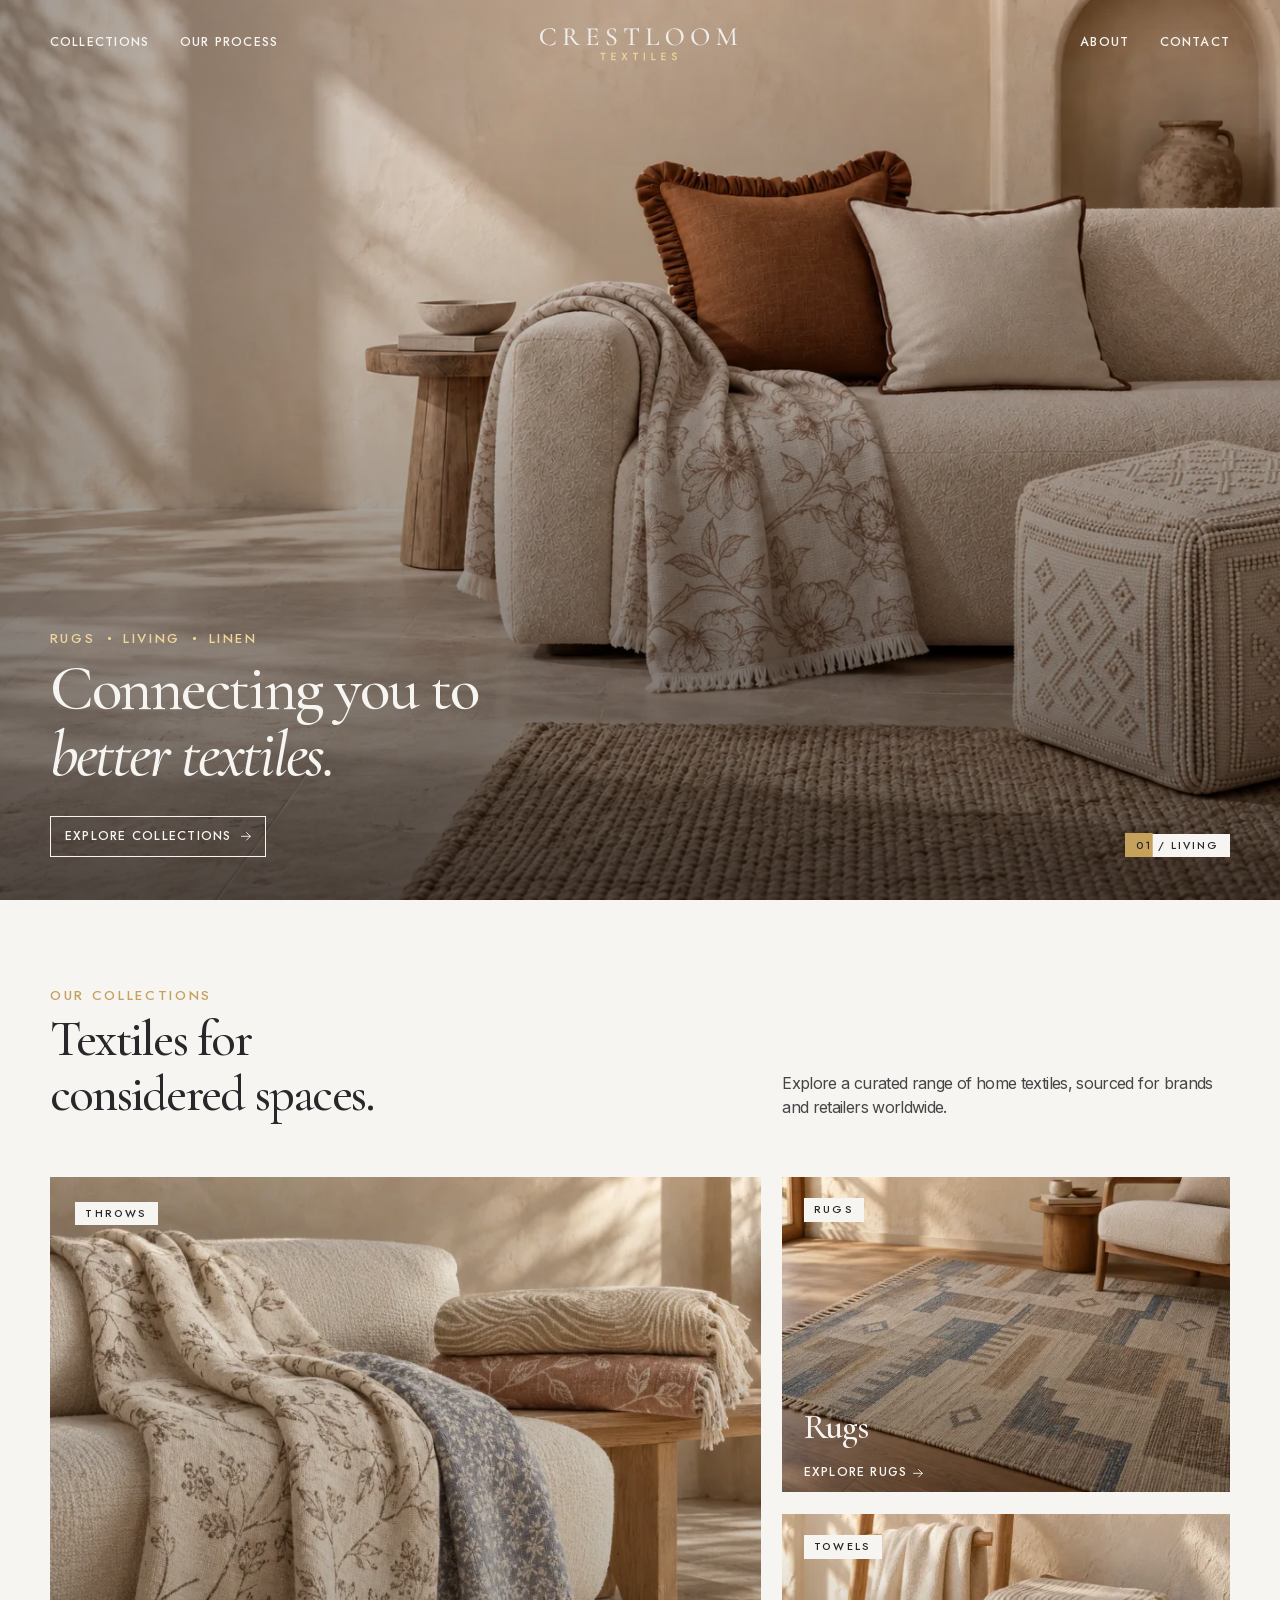
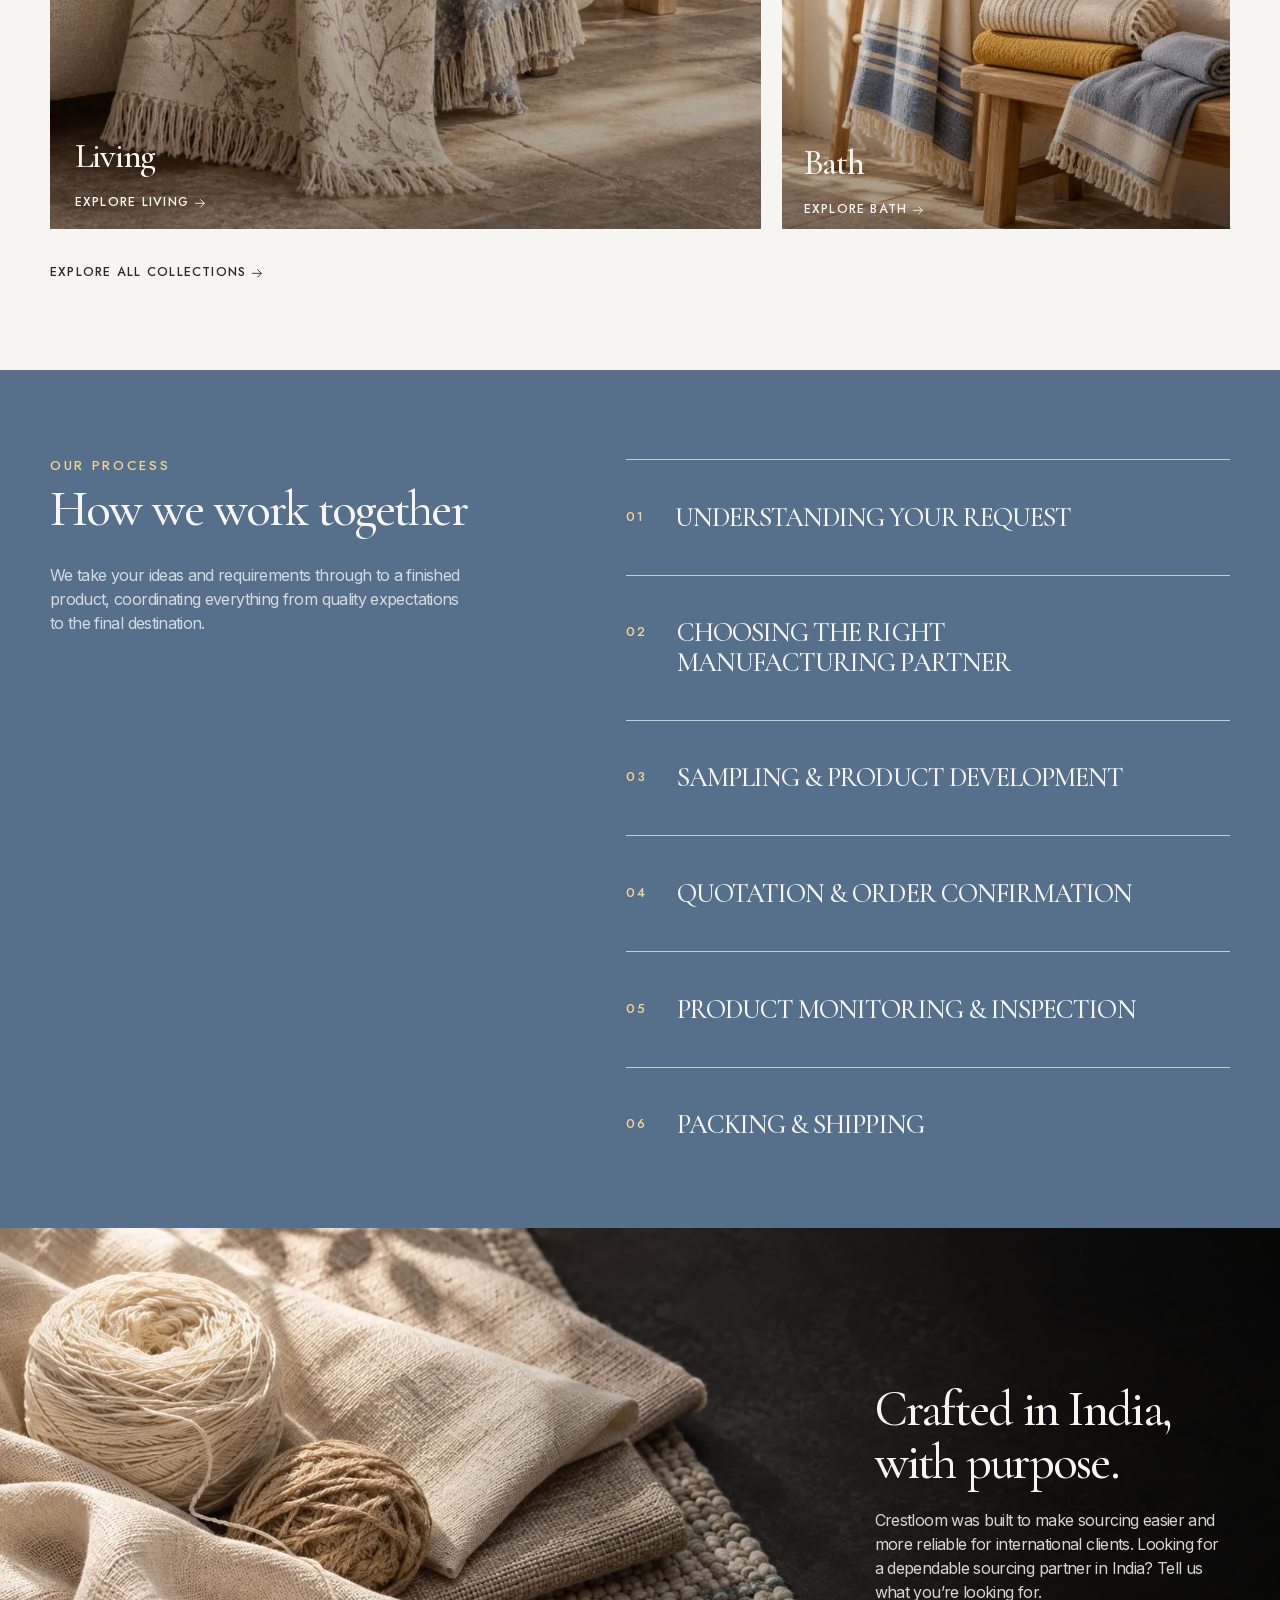
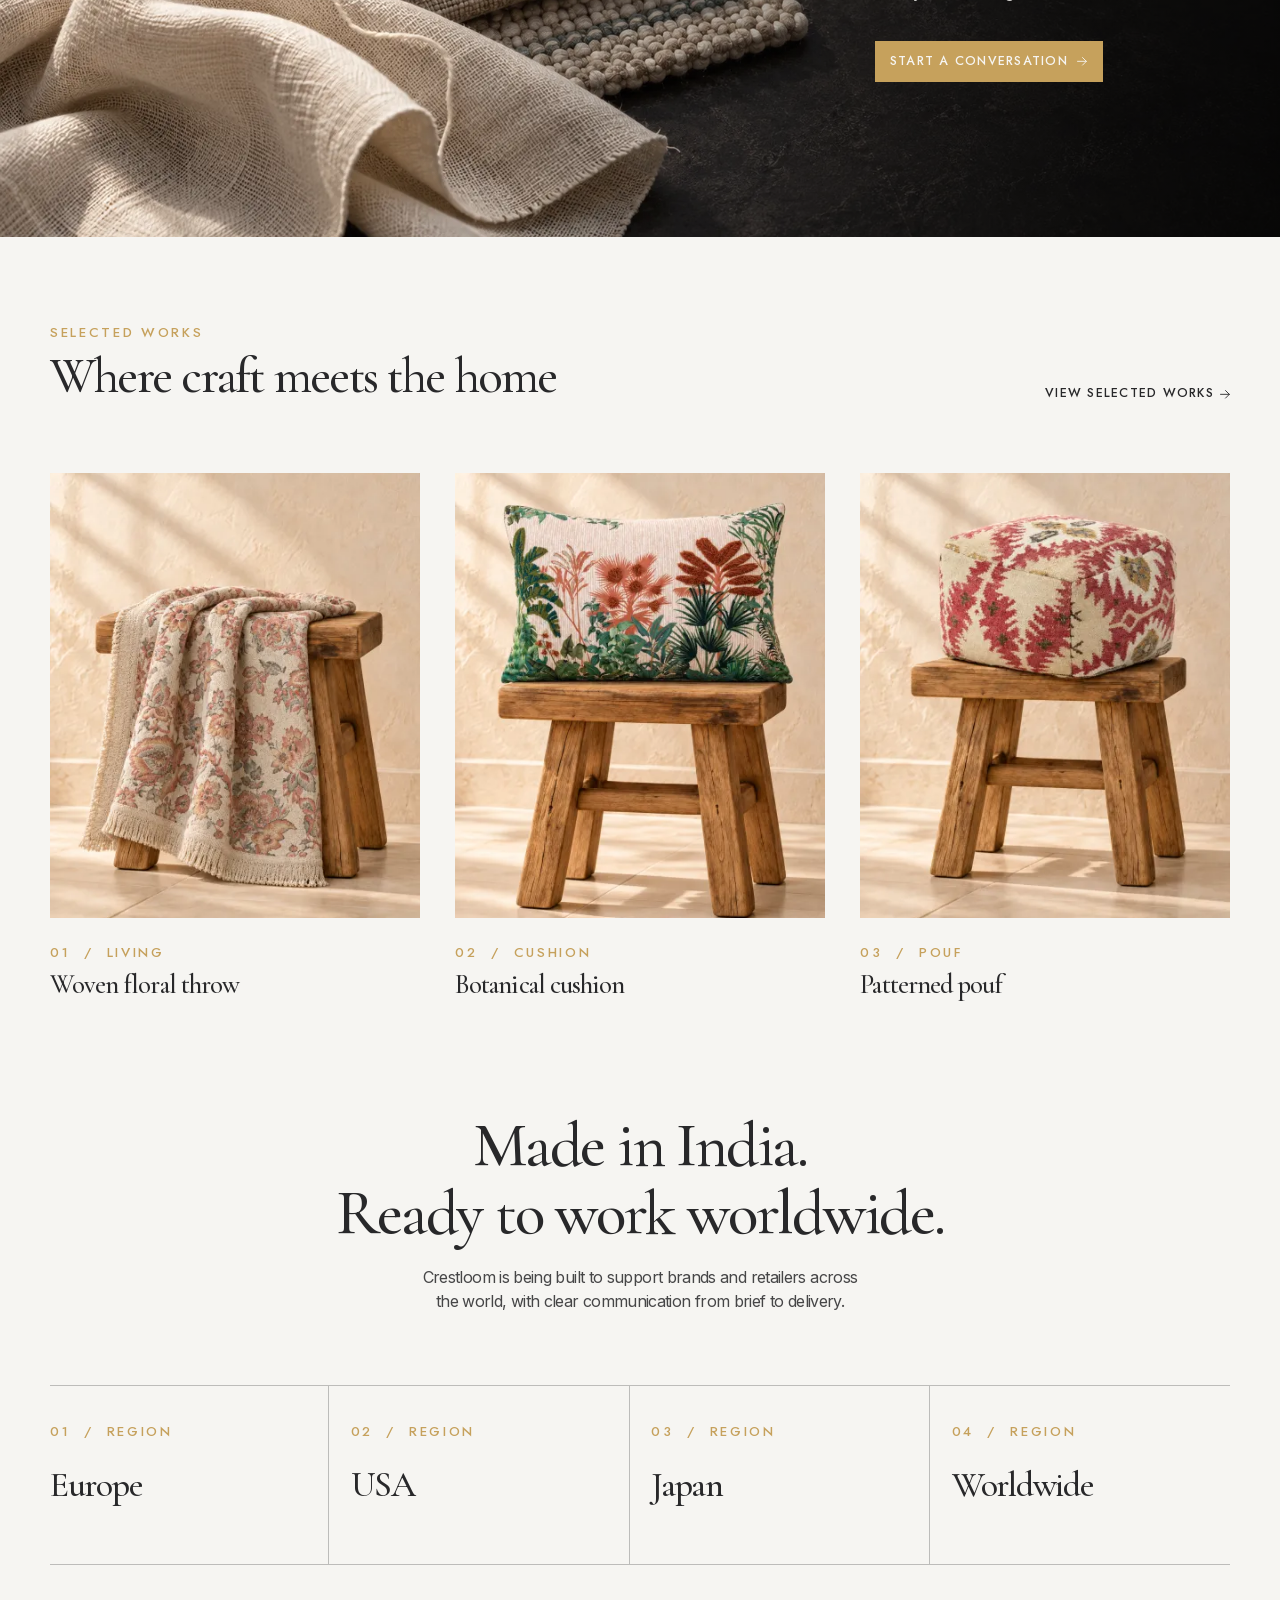
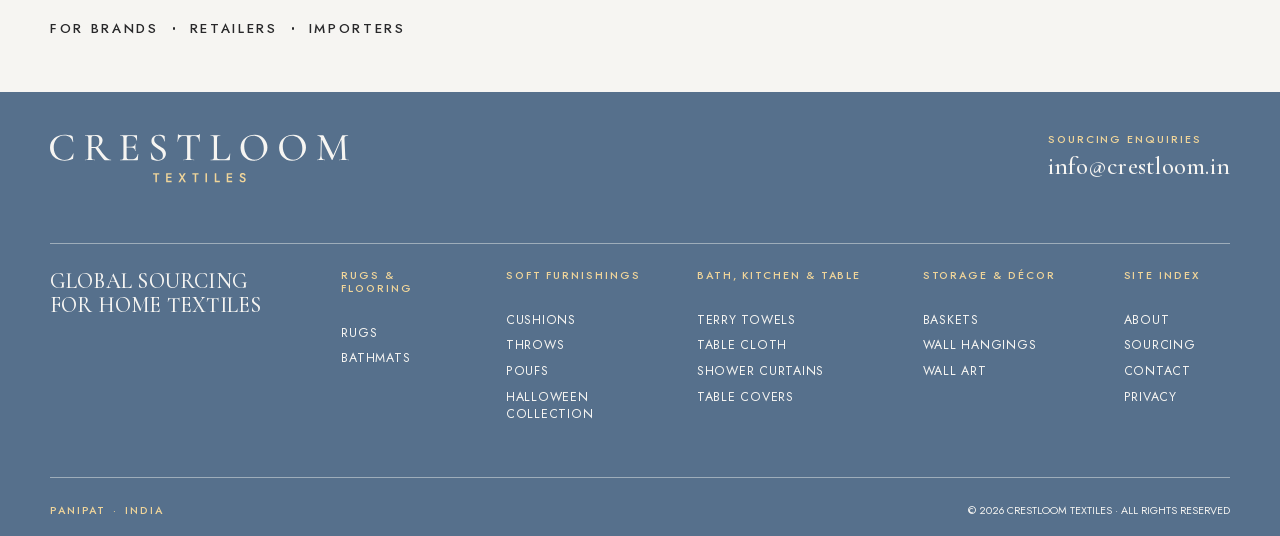
==== commit 20877346: "Update wordmark and refine collection navigation aaruu-alt/Crestloom-textile@fa415cbd6899ba3df769f82" ====
--- a/index.html
+++ b/index.html
@@ -24,4 +24,52 @@
         }
         html.classList.add(still ? 'no-motion' : 'js');
       })();
-    </script><title>Crestloom Textile — Rugs, living and linen textiles made in India</title><meta name="description" content="Rugs, carpets, throws, cushions, bed, bath and table linen. Made in India for brands and retailers worldwide."><link rel="canonical" href="https://www.crestloomtextiles.com/"><meta property="og:type" content="website"><meta property="og:site_name" content="Crestloom Textile"><meta property="og:locale" content="en_IN"><meta property="og:title" content="Crestloom Textile — Rugs, living and linen textiles made in India"><meta property="og:description" content="Rugs, carpets, throws, cushions, bed, bath and table linen. Made in India for brands and retailers worldwide."><meta property="og:url" content="https://www.crestloomtextiles.com/"><meta property="og:image" content="https://www.crestloomtextiles.com/og.jpg"><meta property="og:image:type" content="image/jpeg"><meta property="og:image:width" content="1200"><meta property="og:image:height" content="630"><meta property="og:image:alt" content="Crestloom Textile — Rooted in craft. Ready for what’s next. Global sourcing for home textiles, Panipat, India."><meta name="twitter:card" content="summary_large_image"><meta name="twitter:title" content="Crestloom Textile — Rugs, living and linen textiles made in India"><meta name="twitter:description" content="Rugs, carpets, throws, cushions, bed, bath and table linen. Made in India for brands and retailers worldwide."><meta name="twitter:image" content="https://www.crestloomtextiles.com/og.jpg"><meta name="twitter:image:alt" content="Crestloom Textile — Rooted in craft. Ready for what’s next. Global sourcing for home textiles, Panipat, India."><link rel="icon" href="/favicon.ico" sizes="32x32"><link rel="icon" type="image/svg+xml" href="/favicon.svg"><link rel="apple-touch-icon" href="/apple-touch-icon.png"><link rel="manifest" href="/site.webmanifest"><meta name="theme-color" content="#f6f5f2"><link rel="stylesheet" href="/_astro/Footer._k3M5pz-.css"><link rel="stylesheet" href="/_astro/index.CYq6y-ys.css"><link rel="stylesheet" href="/_astro/Button.Ce_DVw5u.css"></head><body><script type="module" src="/_astro/Layout.astro_astro_type_script_index_0_lang.D6s9U6B4.js"></script><div class="page-wrapper"><main class="main-wrapper"><div class="homepage site-responsive"><header class="navbar is-light" data-astro-cid-l7arcky5><nav class="navbar_left" aria-label="Primary" data-astro-cid-l7arcky5><a href="/collections" class="text-style-nav text-link navbar_link" data-astro-cid-l7arcky5>Collections</a><a href="/#process" class="text-style-nav text-link navbar_link" data-astro-cid-l7arcky5>Our process</a></nav><a href="/" aria-label="Crestloom Textile — home" data-astro-cid-l7arcky5="true" data-astro-cid-qisgtjgl="true" class="wordmark navbar_brand"><svg role="img" aria-label="Crestloom Textile" focusable="false" viewBox="0 0 260 58" xmlns="http://www.w3.org/2000/svg"><g class="wordmark_name"><path d="M29.5747 11.335C30.3347 11.335 31.0347 11.375 31.6747 11.455C32.3347 11.515 32.9447 11.625 33.5047 11.785C34.0847 11.945 34.6347 12.155 35.1547 12.415C35.3147 12.475 35.4047 12.545 35.4247 12.625C35.4647 12.685 35.4947 12.835 35.5147 13.075L35.9047 16.855C35.9047 16.895 35.8447 16.935 35.7247 16.975C35.6247 16.995 35.5647 16.965 35.5447 16.885C35.0447 15.225 34.2847 13.975 33.2647 13.135C32.2447 12.275 30.9447 11.845 29.3647 11.845C27.7647 11.845 26.3647 12.215 25.1647 12.955C23.9647 13.695 23.0247 14.745 22.3447 16.105C21.6647 17.445 21.3247 19.035 21.3247 20.875C21.3247 22.235 21.5347 23.485 21.9547 24.625C22.3747 25.765 22.9547 26.765 23.6947 27.625C24.4547 28.465 25.3247 29.115 26.3047 29.575C27.3047 30.035 28.3747 30.265 29.5147 30.265C31.1147 30.265 32.4047 29.865 33.3847 29.065C34.3847 28.265 35.1847 27.045 35.7847 25.405C35.8247 25.345 35.8947 25.325 35.9947 25.345C36.0947 25.365 36.1447 25.405 36.1447 25.465L35.8147 28.885C35.7947 29.125 35.7547 29.275 35.6947 29.335C35.6547 29.395 35.5647 29.465 35.4247 29.545C34.4047 30.005 33.4247 30.325 32.4847 30.505C31.5647 30.705 30.5747 30.805 29.5147 30.805C27.3947 30.805 25.5047 30.395 23.8447 29.575C22.2047 28.735 20.9147 27.585 19.9747 26.125C19.0347 24.645 18.5647 22.935 18.5647 20.995C18.5647 19.555 18.8347 18.245 19.3747 17.065C19.9347 15.885 20.7147 14.865 21.7147 14.005C22.7147 13.145 23.8747 12.485 25.1947 12.025C26.5347 11.565 27.9947 11.335 29.5747 11.335Z"/><path d="M59.7825 30.415C59.4625 30.415 58.9325 30.035 58.1925 29.275C57.4725 28.495 56.6025 27.395 55.5825 25.975C54.5625 24.535 53.4125 22.825 52.1325 20.845L54.1425 20.215C55.8225 22.635 57.2425 24.565 58.4025 26.005C59.5825 27.445 60.6225 28.485 61.5225 29.125C62.4225 29.745 63.2825 30.055 64.1025 30.055C64.1625 30.055 64.1925 30.115 64.1925 30.235C64.1925 30.355 64.1625 30.415 64.1025 30.415C62.9825 30.415 62.0625 30.415 61.3425 30.415C60.6425 30.415 60.1225 30.415 59.7825 30.415ZM52.5825 11.575C54.2625 11.575 55.5425 11.935 56.4225 12.655C57.3225 13.355 57.7725 14.295 57.7725 15.475C57.7725 16.595 57.4525 17.595 56.8125 18.475C56.1725 19.355 55.3325 20.045 54.2925 20.545C53.2725 21.045 52.1725 21.295 50.9925 21.295C50.7525 21.295 50.5025 21.295 50.2425 21.295C49.9825 21.275 49.7425 21.255 49.5225 21.235V27.985C49.5225 28.565 49.5725 29.005 49.6725 29.305C49.7925 29.605 50.0225 29.805 50.3625 29.905C50.7225 30.005 51.2525 30.055 51.9525 30.055C52.0125 30.055 52.0425 30.115 52.0425 30.235C52.0425 30.355 52.0125 30.415 51.9525 30.415C51.4525 30.415 50.9025 30.405 50.3025 30.385C49.7025 30.365 49.0425 30.355 48.3225 30.355C47.6425 30.355 46.9925 30.365 46.3725 30.385C45.7525 30.405 45.1925 30.415 44.6925 30.415C44.6325 30.415 44.6025 30.355 44.6025 30.235C44.6025 30.115 44.6325 30.055 44.6925 30.055C45.3725 30.055 45.8825 30.005 46.2225 29.905C46.5825 29.805 46.8225 29.605 46.9425 29.305C47.0825 29.005 47.1525 28.565 47.1525 27.985V14.095C47.1525 13.515 47.0925 13.085 46.9725 12.805C46.8525 12.505 46.6225 12.305 46.2825 12.205C45.9425 12.085 45.4225 12.025 44.7225 12.025C44.6825 12.025 44.6625 11.965 44.6625 11.845C44.6625 11.725 44.6825 11.665 44.7225 11.665C45.2225 11.665 45.7725 11.685 46.3725 11.725C46.9925 11.745 47.6425 11.755 48.3225 11.755C48.9625 11.755 49.6825 11.725 50.4825 11.665C51.2825 11.605 51.9825 11.575 52.5825 11.575ZM55.3125 16.435C55.3125 15.315 55.1625 14.445 54.8625 13.825C54.5625 13.185 54.1325 12.735 53.5725 12.475C53.0325 12.215 52.3925 12.085 51.6525 12.085C50.8925 12.085 50.3425 12.225 50.0025 12.505C49.6825 12.765 49.5225 13.315 49.5225 14.155V20.485C49.8025 20.505 50.1025 20.525 50.4225 20.545C50.7625 20.565 51.0525 20.575 51.2925 20.575C52.7725 20.575 53.8125 20.235 54.4125 19.555C55.0125 18.875 55.3125 17.835 55.3125 16.435Z"/><path d="M83.6925 30.415H70.9125C70.8525 30.415 70.8225 30.355 70.8225 30.235C70.8225 30.115 70.8525 30.055 70.9125 30.055C71.5925 30.055 72.1025 30.005 72.4425 29.905C72.8025 29.805 73.0425 29.605 73.1625 29.305C73.2825 29.005 73.3425 28.565 73.3425 27.985V14.095C73.3425 13.515 73.2825 13.085 73.1625 12.805C73.0425 12.505 72.8025 12.305 72.4425 12.205C72.1025 12.085 71.5925 12.025 70.9125 12.025C70.8525 12.025 70.8225 11.965 70.8225 11.845C70.8225 11.725 70.8525 11.665 70.9125 11.665H83.1525C83.3525 11.665 83.4525 11.755 83.4525 11.935L83.5125 15.715C83.5125 15.775 83.4525 15.815 83.3325 15.835C83.2325 15.835 83.1725 15.805 83.1525 15.745C83.0125 14.645 82.6225 13.815 81.9825 13.255C81.3425 12.675 80.5025 12.385 79.4625 12.385H77.9325C77.3325 12.385 76.8725 12.435 76.5525 12.535C76.2325 12.635 76.0125 12.825 75.8925 13.105C75.7725 13.365 75.7125 13.735 75.7125 14.215V27.865C75.7125 28.345 75.7625 28.725 75.8625 29.005C75.9825 29.265 76.1925 29.455 76.4925 29.575C76.7925 29.675 77.2125 29.725 77.7525 29.725H79.7325C80.8725 29.725 81.8125 29.395 82.5525 28.735C83.2925 28.055 83.8025 27.095 84.0825 25.855C84.0825 25.795 84.1425 25.775 84.2625 25.795C84.3825 25.815 84.4425 25.855 84.4425 25.915C84.3625 26.455 84.2925 27.105 84.2325 27.865C84.1725 28.625 84.1425 29.325 84.1425 29.965C84.1425 30.265 83.9925 30.415 83.6925 30.415ZM82.0125 23.515C82.0125 22.655 81.7625 22.025 81.2625 21.625C80.7825 21.205 80.0025 20.995 78.9225 20.995H74.5725V20.305H79.0125C80.0325 20.305 80.7825 20.135 81.2625 19.795C81.7425 19.435 81.9825 18.885 81.9825 18.145C81.9825 18.105 82.0325 18.085 82.1325 18.085C82.2525 18.085 82.3125 18.105 82.3125 18.145C82.3125 18.765 82.3025 19.245 82.2825 19.585C82.2825 19.925 82.2825 20.285 82.2825 20.665C82.2825 21.125 82.2925 21.585 82.3125 22.045C82.3525 22.505 82.3725 22.995 82.3725 23.515C82.3725 23.555 82.3125 23.575 82.1925 23.575C82.0725 23.575 82.0125 23.555 82.0125 23.515Z"/><path d="M96.3022 15.025C96.3022 15.825 96.5022 16.515 96.9022 17.095C97.3022 17.675 97.8222 18.195 98.4622 18.655C99.1022 19.095 99.7822 19.535 100.502 19.975C101.242 20.415 101.952 20.885 102.632 21.385C103.332 21.885 103.902 22.475 104.342 23.155C104.802 23.815 105.032 24.625 105.032 25.585C105.032 26.565 104.772 27.445 104.252 28.225C103.752 29.005 103.032 29.625 102.092 30.085C101.172 30.545 100.062 30.775 98.7622 30.775C98.2422 30.775 97.7122 30.725 97.1722 30.625C96.6522 30.545 96.1522 30.425 95.6722 30.265C95.1922 30.105 94.7522 29.905 94.3522 29.665C94.2722 29.605 94.2022 29.535 94.1422 29.455C94.1022 29.375 94.0822 29.255 94.0822 29.095L93.7822 24.805C93.7622 24.705 93.8022 24.655 93.9022 24.655C94.0222 24.635 94.0922 24.665 94.1122 24.745C94.2922 25.365 94.5322 25.995 94.8322 26.635C95.1322 27.275 95.4922 27.865 95.9122 28.405C96.3322 28.925 96.8322 29.355 97.4122 29.695C98.0122 30.035 98.7022 30.205 99.4822 30.205C100.022 30.205 100.542 30.105 101.042 29.905C101.562 29.705 101.982 29.375 102.302 28.915C102.622 28.435 102.782 27.775 102.782 26.935C102.782 25.975 102.572 25.165 102.152 24.505C101.732 23.845 101.192 23.275 100.532 22.795C99.8722 22.315 99.1722 21.855 98.4322 21.415C97.7322 20.975 97.0522 20.515 96.3922 20.035C95.7522 19.555 95.2322 19.005 94.8322 18.385C94.4322 17.745 94.2322 16.975 94.2322 16.075C94.2322 14.995 94.5122 14.105 95.0722 13.405C95.6522 12.705 96.3822 12.185 97.2622 11.845C98.1622 11.505 99.0822 11.335 100.022 11.335C100.642 11.335 101.272 11.395 101.912 11.515C102.552 11.635 103.132 11.805 103.652 12.025C103.832 12.105 103.952 12.195 104.012 12.295C104.072 12.375 104.102 12.465 104.102 12.565L104.252 16.315C104.252 16.375 104.202 16.415 104.102 16.435C104.002 16.455 103.932 16.425 103.892 16.345C103.832 16.005 103.702 15.585 103.502 15.085C103.302 14.565 103.032 14.065 102.692 13.585C102.352 13.085 101.912 12.675 101.372 12.355C100.852 12.015 100.212 11.845 99.4522 11.845C98.7522 11.845 98.1722 11.995 97.7122 12.295C97.2522 12.575 96.9022 12.955 96.6622 13.435C96.4222 13.895 96.3022 14.425 96.3022 15.025Z"/><path d="M118.423 12.265C117.183 12.265 116.213 12.615 115.513 13.315C114.813 13.995 114.293 15.095 113.953 16.615C113.933 16.655 113.863 16.675 113.743 16.675C113.643 16.675 113.593 16.645 113.593 16.585C113.633 16.325 113.673 15.955 113.713 15.475C113.773 14.995 113.823 14.475 113.863 13.915C113.903 13.355 113.933 12.815 113.953 12.295C113.993 11.775 114.013 11.345 114.013 11.005C114.013 10.905 114.073 10.855 114.193 10.855C114.313 10.855 114.373 10.905 114.373 11.005C114.373 11.205 114.473 11.355 114.673 11.455C114.873 11.535 115.103 11.595 115.363 11.635C115.623 11.655 115.843 11.665 116.023 11.665C117.743 11.725 119.753 11.755 122.053 11.755C123.453 11.755 124.573 11.745 125.413 11.725C126.253 11.685 127.063 11.665 127.843 11.665C128.523 11.665 129.043 11.625 129.403 11.545C129.783 11.445 130.023 11.235 130.123 10.915C130.143 10.835 130.203 10.795 130.303 10.795C130.423 10.795 130.483 10.835 130.483 10.915C130.443 11.215 130.403 11.635 130.363 12.175C130.343 12.715 130.313 13.275 130.273 13.855C130.253 14.435 130.233 14.975 130.213 15.475C130.193 15.975 130.183 16.345 130.183 16.585C130.183 16.645 130.123 16.675 130.003 16.675C129.903 16.675 129.853 16.645 129.853 16.585C129.713 15.025 129.313 13.915 128.653 13.255C127.993 12.595 127.013 12.265 125.713 12.265C125.013 12.265 124.483 12.315 124.123 12.415C123.783 12.495 123.553 12.665 123.433 12.925C123.333 13.185 123.283 13.595 123.283 14.155V27.985C123.283 28.565 123.343 29.005 123.463 29.305C123.603 29.605 123.863 29.805 124.243 29.905C124.643 30.005 125.253 30.055 126.073 30.055C126.113 30.055 126.133 30.115 126.133 30.235C126.133 30.355 126.113 30.415 126.073 30.415C125.533 30.415 124.923 30.405 124.243 30.385C123.583 30.365 122.853 30.355 122.053 30.355C121.293 30.355 120.573 30.365 119.893 30.385C119.233 30.405 118.623 30.415 118.063 30.415C118.003 30.415 117.973 30.355 117.973 30.235C117.973 30.115 118.003 30.055 118.063 30.055C118.843 30.055 119.433 30.005 119.833 29.905C120.253 29.805 120.533 29.605 120.673 29.305C120.813 29.005 120.883 28.565 120.883 27.985V14.095C120.883 13.555 120.823 13.155 120.703 12.895C120.583 12.615 120.343 12.445 119.983 12.385C119.623 12.305 119.103 12.265 118.423 12.265Z"/><path d="M143.174 14.125V27.865C143.174 28.385 143.224 28.785 143.324 29.065C143.444 29.325 143.654 29.505 143.954 29.605C144.274 29.685 144.744 29.725 145.364 29.725H147.914C149.214 29.725 150.274 29.345 151.094 28.585C151.914 27.825 152.454 26.815 152.714 25.555C152.714 25.495 152.764 25.475 152.864 25.495C152.984 25.495 153.044 25.525 153.044 25.585C152.984 26.165 152.924 26.865 152.864 27.685C152.804 28.505 152.774 29.265 152.774 29.965C152.774 30.265 152.624 30.415 152.324 30.415H138.344C138.304 30.415 138.284 30.355 138.284 30.235C138.284 30.115 138.304 30.055 138.344 30.055C139.044 30.055 139.564 30.005 139.904 29.905C140.264 29.805 140.504 29.605 140.624 29.305C140.744 29.005 140.804 28.565 140.804 27.985V14.095C140.804 13.515 140.744 13.085 140.624 12.805C140.504 12.505 140.264 12.305 139.904 12.205C139.564 12.085 139.044 12.025 138.344 12.025C138.304 12.025 138.284 11.965 138.284 11.845C138.284 11.725 138.304 11.665 138.344 11.665C138.824 11.665 139.374 11.685 139.994 11.725C140.634 11.745 141.294 11.755 141.974 11.755C142.694 11.755 143.354 11.745 143.954 11.725C144.574 11.685 145.124 11.665 145.604 11.665C145.644 11.665 145.664 11.725 145.664 11.845C145.664 11.965 145.644 12.025 145.604 12.025C144.904 12.025 144.384 12.085 144.044 12.205C143.704 12.305 143.474 12.505 143.354 12.805C143.234 13.105 143.174 13.545 143.174 14.125Z"/><path d="M170.248 30.775C168.808 30.775 167.498 30.525 166.318 30.025C165.158 29.505 164.158 28.795 163.318 27.895C162.498 26.995 161.858 25.965 161.398 24.805C160.958 23.625 160.738 22.375 160.738 21.055C160.738 19.435 161.048 18.015 161.668 16.795C162.308 15.575 163.148 14.565 164.188 13.765C165.228 12.945 166.368 12.335 167.608 11.935C168.848 11.535 170.078 11.335 171.298 11.335C172.778 11.335 174.098 11.605 175.258 12.145C176.438 12.665 177.438 13.375 178.258 14.275C179.078 15.175 179.698 16.195 180.118 17.335C180.558 18.475 180.778 19.645 180.778 20.845C180.778 22.245 180.498 23.545 179.938 24.745C179.378 25.945 178.608 26.995 177.628 27.895C176.668 28.795 175.548 29.505 174.268 30.025C173.008 30.525 171.668 30.775 170.248 30.775ZM171.298 30.115C172.558 30.115 173.698 29.795 174.718 29.155C175.758 28.495 176.568 27.545 177.148 26.305C177.748 25.045 178.048 23.505 178.048 21.685C178.048 19.825 177.718 18.175 177.058 16.735C176.418 15.275 175.498 14.135 174.298 13.315C173.118 12.475 171.708 12.055 170.068 12.055C167.968 12.055 166.338 12.765 165.178 14.185C164.038 15.605 163.468 17.545 163.468 20.005C163.468 21.425 163.648 22.755 164.008 23.995C164.388 25.215 164.928 26.285 165.628 27.205C166.328 28.125 167.158 28.845 168.118 29.365C169.078 29.865 170.138 30.115 171.298 30.115Z"/><path d="M199.017 30.775C197.577 30.775 196.267 30.525 195.087 30.025C193.927 29.505 192.927 28.795 192.087 27.895C191.267 26.995 190.627 25.965 190.167 24.805C189.727 23.625 189.507 22.375 189.507 21.055C189.507 19.435 189.817 18.015 190.437 16.795C191.077 15.575 191.917 14.565 192.957 13.765C193.997 12.945 195.137 12.335 196.377 11.935C197.617 11.535 198.847 11.335 200.067 11.335C201.547 11.335 202.867 11.605 204.027 12.145C205.207 12.665 206.207 13.375 207.027 14.275C207.847 15.175 208.467 16.195 208.887 17.335C209.327 18.475 209.547 19.645 209.547 20.845C209.547 22.245 209.267 23.545 208.707 24.745C208.147 25.945 207.377 26.995 206.397 27.895C205.437 28.795 204.317 29.505 203.037 30.025C201.777 30.525 200.437 30.775 199.017 30.775ZM200.067 30.115C201.327 30.115 202.467 29.795 203.487 29.155C204.527 28.495 205.337 27.545 205.917 26.305C206.517 25.045 206.817 23.505 206.817 21.685C206.817 19.825 206.487 18.175 205.827 16.735C205.187 15.275 204.267 14.135 203.067 13.315C201.887 12.475 200.477 12.055 198.837 12.055C196.737 12.055 195.107 12.765 193.947 14.185C192.807 15.605 192.237 17.545 192.237 20.005C192.237 21.425 192.417 22.755 192.777 23.995C193.157 25.215 193.697 26.285 194.397 27.205C195.097 28.125 195.927 28.845 196.887 29.365C197.847 29.865 198.907 30.115 200.067 30.115Z"/><path d="M220.375 26.995L220.675 12.355L221.425 12.415L221.125 26.995C221.105 28.035 221.285 28.805 221.665 29.305C222.065 29.805 222.725 30.055 223.645 30.055C223.705 30.055 223.735 30.115 223.735 30.235C223.735 30.355 223.705 30.415 223.645 30.415C223.205 30.415 222.755 30.405 222.295 30.385C221.835 30.365 221.315 30.355 220.735 30.355C220.195 30.355 219.685 30.365 219.205 30.385C218.725 30.405 218.275 30.415 217.855 30.415C217.815 30.415 217.795 30.355 217.795 30.235C217.795 30.115 217.815 30.055 217.855 30.055C218.695 30.055 219.315 29.805 219.715 29.305C220.135 28.805 220.355 28.035 220.375 26.995ZM241.375 30.055C241.415 30.055 241.435 30.115 241.435 30.235C241.435 30.355 241.415 30.415 241.375 30.415C240.875 30.415 240.315 30.405 239.695 30.385C239.075 30.365 238.415 30.355 237.715 30.355C237.055 30.355 236.435 30.365 235.855 30.385C235.275 30.405 234.755 30.415 234.295 30.415C234.235 30.415 234.205 30.355 234.205 30.235C234.205 30.115 234.235 30.055 234.295 30.055C235.275 30.055 235.905 29.925 236.185 29.665C236.465 29.405 236.575 28.845 236.515 27.985L235.915 13.855L237.085 12.175L229.315 30.205C229.295 30.285 229.215 30.325 229.075 30.325C228.955 30.325 228.875 30.285 228.835 30.205L221.005 14.155C220.305 12.735 219.325 12.025 218.065 12.025C218.025 12.025 218.005 11.965 218.005 11.845C218.005 11.725 218.025 11.665 218.065 11.665C218.425 11.665 218.795 11.675 219.175 11.695C219.575 11.715 219.915 11.725 220.195 11.725C220.575 11.725 220.915 11.715 221.215 11.695C221.535 11.675 221.775 11.665 221.935 11.665C222.215 11.665 222.435 11.765 222.595 11.965C222.755 12.145 222.995 12.565 223.315 13.225L230.125 27.055L229.015 28.975L236.245 12.415C236.345 12.175 236.465 11.995 236.605 11.875C236.765 11.735 236.945 11.665 237.145 11.665C237.285 11.665 237.455 11.675 237.655 11.695C237.875 11.715 238.125 11.725 238.405 11.725C238.965 11.725 239.435 11.715 239.815 11.695C240.195 11.675 240.585 11.665 240.985 11.665C241.025 11.665 241.045 11.725 241.045 11.845C241.045 11.965 241.025 12.025 240.985 12.025C240.025 12.025 239.325 12.185 238.885 12.505C238.445 12.805 238.235 13.365 238.255 14.185L238.885 27.985C238.925 28.565 239.005 29.005 239.125 29.305C239.245 29.605 239.475 29.805 239.815 29.905C240.155 30.005 240.675 30.055 241.375 30.055Z"/></g><g class="wordmark_sub"><path d="M87.5822 40.113V38.805H93.4382V40.113H91.2182V47.205H89.7902V40.113H87.5822Z"/><path d="M102.545 47.205V45.957H106.781V47.205H102.545ZM102.545 40.053V38.805H106.781V40.053H102.545ZM102.545 43.317V42.093H106.541V43.317H102.545ZM101.669 38.805H103.061V47.205H101.669V38.805Z"/><path d="M120.081 38.805H121.809L119.265 42.837L121.989 47.205H120.261L118.461 43.977L116.601 47.205H114.885L117.669 42.837L115.185 38.805H116.901L118.473 41.649L120.081 38.805Z"/><path d="M129.737 40.113V38.805H135.593V40.113H133.373V47.205H131.945V40.113H129.737Z"/><path d="M143.824 38.805H145.252V47.205H143.824V38.805Z"/><path d="M154.328 38.805H155.744V45.933H159.08V47.205H154.328V38.805Z"/><path d="M168.182 47.205V45.957H172.418V47.205H168.182ZM168.182 40.053V38.805H172.418V40.053H168.182ZM168.182 43.317V42.093H172.178V43.317H168.182ZM167.306 38.805H168.698V47.205H167.306V38.805Z"/></g></svg></a><nav class="navbar_right" aria-label="Secondary" data-astro-cid-l7arcky5><a href="/about" class="text-style-nav text-link navbar_link" data-astro-cid-l7arcky5>About</a><a href="/contact" class="text-style-nav text-link navbar_link" data-astro-cid-l7arcky5>Contact</a></nav><button class="text-style-nav navbar_toggle" type="button" aria-expanded="false" aria-controls="navbar-menu" data-astro-cid-l7arcky5><span class="navbar_toggle-icon" aria-hidden="true" data-astro-cid-l7arcky5><span data-astro-cid-l7arcky5></span><span data-astro-cid-l7arcky5></span><span data-astro-cid-l7arcky5></span></span><span class="navbar_toggle-label" data-astro-cid-l7arcky5>Menu</span></button><div class="navbar_menu" id="navbar-menu" hidden data-astro-cid-l7arcky5><p class="navbar_explore" data-astro-cid-l7arcky5>Explore</p><a href="/collections" class="text-style-nav text-link navbar_link" data-astro-cid-l7arcky5>Collections</a><a href="/#process" class="text-style-nav text-link navbar_link" data-astro-cid-l7arcky5>Our process</a><a href="/about" class="text-style-nav text-link navbar_link" data-astro-cid-l7arcky5>About</a><a href="/contact" class="text-style-nav text-link navbar_link" data-astro-cid-l7arcky5>Contact</a><a href="mailto:info@crestloom.in" class="navbar_email" data-astro-cid-l7arcky5>info@crestloom.in</a></div></header><script type="module" src="/_astro/Navbar.astro_astro_type_script_index_0_lang.C_Nj2dT8.js"></script><section class="hero" data-astro-cid-ge2uvauf><img src="/_astro/hero-living.BVjq2f57_2eDKiF.webp" srcset="/_astro/hero-living.BVjq2f57_22fTG3.webp 750w, /_astro/hero-living.BVjq2f57_1dNKwt.webp 1200w, /_astro/hero-living.BVjq2f57_2eDKiF.webp 1586w" alt="Floral throw and cushions on a sunlit linen sofa" data-hero-image="0" sizes="100vw" loading="eager" fetchpriority="high" data-astro-cid-ge2uvauf="true" decoding="async" width="1586" height="992" class="hero_image is-active"><img src="/_astro/hero-bath.BaWOX-QX_Z2v20Kz.webp" srcset="/_astro/hero-bath.BaWOX-QX_2gq3V7.webp 750w, /_astro/hero-bath.BaWOX-QX_Zt04El.webp 1200w, /_astro/hero-bath.BaWOX-QX_Z2v20Kz.webp 1586w" alt="Coordinated bath textiles in a warm bathroom" data-hero-image="1" aria-hidden="true" sizes="100vw" loading="lazy" fetchpriority="auto" data-astro-cid-ge2uvauf="true" decoding="async" width="1586" height="992" class="hero_image"><img src="/_astro/hero-rugs.Bh4h0_6L_ZNqKVC.webp" srcset="/_astro/hero-rugs.Bh4h0_6L_1aIahV.webp 750w, /_astro/hero-rugs.Bh4h0_6L_1dAa9B.webp 1200w, /_astro/hero-rugs.Bh4h0_6L_ZNqKVC.webp 1586w" alt="Woven rug in a sunlit interior" data-hero-image="2" aria-hidden="true" sizes="100vw" loading="lazy" fetchpriority="auto" data-astro-cid-ge2uvauf="true" decoding="async" width="1586" height="992" class="hero_image"><div class="hero_overlay-bottom" aria-hidden="true" data-astro-cid-ge2uvauf></div><div class="hero_overlay-diagonal" aria-hidden="true" data-astro-cid-ge2uvauf></div><div class="hero_content padding-global" data-astro-cid-ge2uvauf><div class="hero_copy" data-astro-cid-ge2uvauf><p class="text-style-tagline hero_tagline hero_mask" data-astro-cid-ge2uvauf><span class="hero_mask-inner" data-astro-cid-ge2uvauf><span data-astro-cid-ge2uvauf>Rugs</span><span class="hero_dot" data-astro-cid-ge2uvauf></span><span data-astro-cid-ge2uvauf>Living</span><span class="hero_dot" data-astro-cid-ge2uvauf></span><span data-astro-cid-ge2uvauf>Linen</span></span></p><h1 class="heading-style-h1 hero_heading" data-astro-cid-ge2uvauf><span class="hero_mask" data-astro-cid-ge2uvauf><span class="hero_mask-inner" data-astro-cid-ge2uvauf>Connecting you to</span></span><span class="hero_mask" data-astro-cid-ge2uvauf><span class="hero_mask-inner" data-astro-cid-ge2uvauf><em data-astro-cid-ge2uvauf>better textiles.</em></span></span></h1><a href="/collections" data-astro-cid-ge2uvauf="true" data-astro-cid-ekguhzzh="true" class="text-style-button button is-outline hero_button"><span class="button_fill" aria-hidden="true" data-astro-cid-ekguhzzh></span><span class="button_label" data-astro-cid-ekguhzzh><span class="button_label-text" data-astro-cid-ekguhzzh>Explore collections</span></span><svg class="button_icon" width="12" height="12" viewBox="0 0 12 12" fill="none" aria-hidden="true" data-astro-cid-ekguhzzh><path d="M0.6 6H10.5M6.25 10.25L10.5 6L6.25 1.75" stroke="currentColor" stroke-linecap="round" stroke-linejoin="round" data-astro-cid-ekguhzzh></path></svg></a></div><button class="hero_badge" type="button" aria-label="Show next hero image" data-astro-cid-ge2uvauf><span class="text-style-tagline-xs badge" data-astro-cid-o3c3tdmk><span class="hero_badge-progress" aria-hidden="true" data-astro-cid-ge2uvauf></span><span class="hero_badge-label" data-hero-label data-astro-cid-ge2uvauf>01 / Living</span></span></button><div class="hero_controls" data-astro-cid-ge2uvauf><div class="hero_pagination" aria-label="Hero images" data-astro-cid-ge2uvauf><button type="button" data-hero-slide="0" aria-label="Show Living" aria-pressed="true" data-astro-cid-ge2uvauf></button><button type="button" data-hero-slide="1" aria-label="Show Bath" aria-pressed="false" data-astro-cid-ge2uvauf></button><button type="button" data-hero-slide="2" aria-label="Show Rugs" aria-pressed="false" data-astro-cid-ge2uvauf></button></div></div></div></section><script type="module" src="/_astro/Hero.astro_astro_type_script_index_0_lang.HQPPKYGk.js"></script><script type="module">var e=document.querySelector(`.hero`);if(e){let t=[...e.querySelectorAll(`[data-hero-image]`)],n=[...e.querySelectorAll(`[data-hero-slide]`)],r=e.querySelector(`[data-hero-label]`),i=[`Living`,`Bath`,`Rugs`],a=matchMedia(`(prefers-reduced-motion: reduce)`),o=0,s=a.matches,c=6500,l=0,u,d=()=>e.style.setProperty(`--hero-progress`,String(l/c)),f=e=>{o=e,l=0,u=void 0,d(),t.forEach((t,n)=>{t.classList.toggle(`is-active`,n===e),n===e?t.removeAttribute(`aria-hidden`):t.setAttribute(`aria-hidden`,`true`)}),n.forEach((t,n)=>t.setAttribute(`aria-pressed`,String(n===e))),r&&(r.textContent=`0${e+1} / ${i[e]}`)},p=e=>{!s&&!document.hidden?(u!==void 0&&(l+=e-u),l>=c&&f((o+1)%t.length),d(),u=e):u=void 0,requestAnimationFrame(p)};n.forEach((e,t)=>e.addEventListener(`click`,()=>{f(t)})),e.querySelector(`.hero_badge`)?.addEventListener(`click`,()=>{f((o+1)%t.length)}),document.addEventListener(`visibilitychange`,()=>{u=void 0}),a.addEventListener(`change`,()=>{s=a.matches,u=void 0}),requestAnimationFrame(p)}</script><section class="collections padding-global padding-section-large" id="collections" data-reveal-section data-astro-cid-ls3jwi66><div class="container-large collections_inner" data-astro-cid-ls3jwi66><header class="collections_header" data-reveal-group data-astro-cid-ls3jwi66><div class="collections_heading-block" data-astro-cid-ls3jwi66><p data-reveal="lines" data-astro-cid-ls3jwi66="true" class="lines text-style-tagline text-color-sandy-brown"><span class="lines_mask"><span class="lines_inner">Our collections</span></span></p><h2 data-reveal="lines" data-astro-cid-ls3jwi66="true" class="lines heading-style-h2"><span class="lines_mask"><span class="lines_inner">Textiles for</span></span> <span class="lines_mask"><span class="lines_inner">considered spaces.</span></span></h2></div><p class="text-size-large collections_intro" data-reveal="fade" data-astro-cid-ls3jwi66>Explore a curated range of home textiles, sourced for brands and retailers worldwide.</p></header><div class="collections_body" data-astro-cid-ls3jwi66><div class="collections_grid" data-reveal-group data-astro-cid-ls3jwi66><a href="/collections" class="collection-card is-large" data-reveal data-astro-cid-cvclx6sh><span class="blur-image collection-card_image" style="background-image:url([data-uri])" data-astro-cid-fmhxxkoa><img src="/_astro/collection-living.D5I13pNV_Z1WYOSc.webp" srcset="/_astro/collection-living.D5I13pNV_CSYJA.webp 800w, /_astro/collection-living.D5I13pNV_2v2yEm.webp 1200w, /_astro/collection-living.D5I13pNV_Z1WYOSc.webp 1254w" alt="Textured throw and patterned cushions on a linen sofa" sizes="(min-width: 992px) 56vw, 100vw" loading="lazy" onload="this.parentElement.classList.add('is-loaded')" data-astro-cid-fmhxxkoa="true" decoding="async" width="1254" height="1254" class="blur-image_img"></span><div class="collection-card_overlay" aria-hidden="true" data-astro-cid-cvclx6sh></div><span class="text-style-tagline-xs badge collection-card_badge" data-astro-cid-o3c3tdmk>Throws</span><div class="collection-card_content" data-astro-cid-cvclx6sh><h3 class="heading-style-h3 collection-card_title" data-astro-cid-cvclx6sh>Living</h3><div class="collection-card_action" data-astro-cid-cvclx6sh><span data-astro-cid-cvclx6sh="true" data-astro-cid-ekguhzzh="true" class="text-style-button button is-ghost-white"><span class="button_fill" aria-hidden="true" data-astro-cid-ekguhzzh></span><span class="button_label" data-astro-cid-ekguhzzh><span class="button_label-text" data-astro-cid-ekguhzzh>Explore Living</span></span><svg class="button_icon" width="12" height="12" viewBox="0 0 12 12" fill="none" aria-hidden="true" data-astro-cid-ekguhzzh><path d="M0.6 6H10.5M6.25 10.25L10.5 6L6.25 1.75" stroke="currentColor" stroke-linecap="round" stroke-linejoin="round" data-astro-cid-ekguhzzh></path></svg></span></div></div></a><div class="collections_column" data-astro-cid-ls3jwi66><a href="/collections" class="collection-card is-small" data-reveal data-astro-cid-cvclx6sh><span class="blur-image collection-card_image" style="background-image:url([data-uri])" data-astro-cid-fmhxxkoa><img src="/_astro/collection-rugs.EsZEmwne_Z2bRqVG.webp" srcset="/_astro/collection-rugs.EsZEmwne_1m3iWq.webp 504w, /_astro/collection-rugs.EsZEmwne_1db1MC.webp 800w, /_astro/collection-rugs.EsZEmwne_Z2fjtYu.webp 1008w" alt="Patterned area rug under a round coffee table" sizes="(min-width: 992px) 35vw, 100vw" loading="lazy" onload="this.parentElement.classList.add('is-loaded')" data-astro-cid-fmhxxkoa="true" decoding="async" width="1536" height="1024" class="blur-image_img"></span><div class="collection-card_overlay" aria-hidden="true" data-astro-cid-cvclx6sh></div><span class="text-style-tagline-xs badge collection-card_badge" data-astro-cid-o3c3tdmk>Rugs</span><div class="collection-card_content" data-astro-cid-cvclx6sh><h3 class="heading-style-h3 collection-card_title" data-astro-cid-cvclx6sh>Rugs</h3><div class="collection-card_action" data-astro-cid-cvclx6sh><span data-astro-cid-cvclx6sh="true" data-astro-cid-ekguhzzh="true" class="text-style-button button is-ghost-white"><span class="button_fill" aria-hidden="true" data-astro-cid-ekguhzzh></span><span class="button_label" data-astro-cid-ekguhzzh><span class="button_label-text" data-astro-cid-ekguhzzh>Explore Rugs</span></span><svg class="button_icon" width="12" height="12" viewBox="0 0 12 12" fill="none" aria-hidden="true" data-astro-cid-ekguhzzh><path d="M0.6 6H10.5M6.25 10.25L10.5 6L6.25 1.75" stroke="currentColor" stroke-linecap="round" stroke-linejoin="round" data-astro-cid-ekguhzzh></path></svg></span></div></div></a><a href="/collections" class="collection-card is-small" data-reveal data-astro-cid-cvclx6sh><span class="blur-image collection-card_image" style="background-image:url([data-uri])" data-astro-cid-fmhxxkoa><img src="/_astro/collection-bath.BZaLnSw7_1Bbpx.webp" srcset="/_astro/collection-bath.BZaLnSw7_VoIUh.webp 504w, /_astro/collection-bath.BZaLnSw7_MwrKt.webp 800w, /_astro/collection-bath.BZaLnSw7_Z1OQCg.webp 1008w" alt="Folded towels beside a sunlit bath" sizes="(min-width: 992px) 35vw, 100vw" loading="lazy" onload="this.parentElement.classList.add('is-loaded')" data-astro-cid-fmhxxkoa="true" decoding="async" width="1536" height="1024" class="blur-image_img"></span><div class="collection-card_overlay" aria-hidden="true" data-astro-cid-cvclx6sh></div><span class="text-style-tagline-xs badge collection-card_badge" data-astro-cid-o3c3tdmk>Towels</span><div class="collection-card_content" data-astro-cid-cvclx6sh><h3 class="heading-style-h3 collection-card_title" data-astro-cid-cvclx6sh>Bath</h3><div class="collection-card_action" data-astro-cid-cvclx6sh><span data-astro-cid-cvclx6sh="true" data-astro-cid-ekguhzzh="true" class="text-style-button button is-ghost-white"><span class="button_fill" aria-hidden="true" data-astro-cid-ekguhzzh></span><span class="button_label" data-astro-cid-ekguhzzh><span class="button_label-text" data-astro-cid-ekguhzzh>Explore Bath</span></span><svg class="button_icon" width="12" height="12" viewBox="0 0 12 12" fill="none" aria-hidden="true" data-astro-cid-ekguhzzh><path d="M0.6 6H10.5M6.25 10.25L10.5 6L6.25 1.75" stroke="currentColor" stroke-linecap="round" stroke-linejoin="round" data-astro-cid-ekguhzzh></path></svg></span></div></div></a></div></div><a href="/collections" data-reveal="true" data-astro-cid-ls3jwi66="true" data-astro-cid-ekguhzzh="true" class="text-style-button button is-ghost-black"><span class="button_fill" aria-hidden="true" data-astro-cid-ekguhzzh></span><span class="button_label" data-astro-cid-ekguhzzh><span class="button_label-text" data-astro-cid-ekguhzzh>Explore all collections</span></span><svg class="button_icon" width="12" height="12" viewBox="0 0 12 12" fill="none" aria-hidden="true" data-astro-cid-ekguhzzh><path d="M0.6 6H10.5M6.25 10.25L10.5 6L6.25 1.75" stroke="currentColor" stroke-linecap="round" stroke-linejoin="round" data-astro-cid-ekguhzzh></path></svg></a></div></div></section><section class="sourcing padding-global padding-section-large" id="sourcing" data-reveal-section data-astro-cid-mi7oihyn><div class="container-large sourcing_inner" id="process" data-astro-cid-mi7oihyn><div class="sourcing_copy" data-reveal-group data-astro-cid-mi7oihyn><div class="sourcing_heading-block" data-astro-cid-mi7oihyn><p data-reveal="lines" data-astro-cid-mi7oihyn="true" class="lines text-style-tagline text-color-sandy-gold"><span class="lines_mask"><span class="lines_inner">Our process</span></span></p><h2 data-reveal="lines" data-astro-cid-mi7oihyn="true" class="lines heading-style-h2"><span class="lines_mask"><span class="lines_inner">How we work together</span></span></h2></div><p class="text-size-large sourcing_intro" data-reveal="fade" data-astro-cid-mi7oihyn>We take your ideas and requirements through to a finished product, coordinating everything from quality expectations to the final destination.</p></div><ol class="sourcing_steps" data-reveal-group data-astro-cid-mi7oihyn><li class="sourcing_step" data-reveal data-astro-cid-mi7oihyn><span class="text-style-tagline text-color-sandy-gold sourcing_step-number" data-astro-cid-mi7oihyn>01</span><h3 class="heading-style-h4 sourcing_step-title" data-astro-cid-mi7oihyn>Understanding your request</h3></li><li class="sourcing_step" data-reveal data-astro-cid-mi7oihyn><span class="text-style-tagline text-color-sandy-gold sourcing_step-number" data-astro-cid-mi7oihyn>02</span><h3 class="heading-style-h4 sourcing_step-title" data-astro-cid-mi7oihyn>Choosing the right manufacturing partner</h3></li><li class="sourcing_step" data-reveal data-astro-cid-mi7oihyn><span class="text-style-tagline text-color-sandy-gold sourcing_step-number" data-astro-cid-mi7oihyn>03</span><h3 class="heading-style-h4 sourcing_step-title" data-astro-cid-mi7oihyn>Sampling &amp; product development</h3></li><li class="sourcing_step" data-reveal data-astro-cid-mi7oihyn><span class="text-style-tagline text-color-sandy-gold sourcing_step-number" data-astro-cid-mi7oihyn>04</span><h3 class="heading-style-h4 sourcing_step-title" data-astro-cid-mi7oihyn>Quotation &amp; order confirmation</h3></li><li class="sourcing_step" data-reveal data-astro-cid-mi7oihyn><span class="text-style-tagline text-color-sandy-gold sourcing_step-number" data-astro-cid-mi7oihyn>05</span><h3 class="heading-style-h4 sourcing_step-title" data-astro-cid-mi7oihyn>Product monitoring &amp; inspection</h3></li><li class="sourcing_step" data-reveal data-astro-cid-mi7oihyn><span class="text-style-tagline text-color-sandy-gold sourcing_step-number" data-astro-cid-mi7oihyn>06</span><h3 class="heading-style-h4 sourcing_step-title" data-astro-cid-mi7oihyn>Packing &amp; shipping</h3></li></ol></div></section><section class="origin" id="about" data-reveal-section data-astro-cid-kees4lrj><picture class="origin_image" data-astro-cid-kees4lrj><source media="(min-width: 992px)" srcset="/_astro/origin-desktop.DZFitQdS_23fEPC.webp" data-astro-cid-kees4lrj><img src="/_astro/origin.B0IgrZk4_15qcCM.webp" srcset="/_astro/origin.B0IgrZk4_Z1Ba7Pm.webp 375w, /_astro/origin.B0IgrZk4_1ipIQy.webp 750w, /_astro/origin.B0IgrZk4_15qcCM.webp 1147w" alt="Natural woven textiles, yarn and folded fabrics" sizes="100vw" loading="lazy" data-astro-cid-kees4lrj="true" decoding="async" width="1147" height="1372"></picture><div class="origin_overlay" aria-hidden="true" data-astro-cid-kees4lrj></div><div class="origin_content padding-global" data-astro-cid-kees4lrj><div class="container-large origin_inner" data-astro-cid-kees4lrj><div class="origin_copy" data-reveal-group data-astro-cid-kees4lrj><h2 data-reveal="lines" data-astro-cid-kees4lrj="true" class="lines heading-style-h2 origin_heading"><span class="lines_mask"><span class="lines_inner">Crafted in India, with purpose.</span></span></h2><p class="text-size-large origin_intro" data-reveal="fade" data-astro-cid-kees4lrj>Crestloom was built to make sourcing easier and more reliable for international clients. Looking for a dependable sourcing partner in India? Tell us what you’re looking for.</p><a href="/contact" data-reveal="true" data-astro-cid-kees4lrj="true" data-astro-cid-ekguhzzh="true" class="text-style-button button is-filled-gold"><span class="button_fill" aria-hidden="true" data-astro-cid-ekguhzzh></span><span class="button_label" data-astro-cid-ekguhzzh><span class="button_label-text" data-astro-cid-ekguhzzh>Start a conversation</span><span class="button_label-text is-swap" aria-hidden="true" data-astro-cid-ekguhzzh>Start a conversation</span></span><svg class="button_icon" width="12" height="12" viewBox="0 0 12 12" fill="none" aria-hidden="true" data-astro-cid-ekguhzzh><path d="M0.6 6H10.5M6.25 10.25L10.5 6L6.25 1.75" stroke="currentColor" stroke-linecap="round" stroke-linejoin="round" data-astro-cid-ekguhzzh></path></svg></a></div></div></div></section><section class="selected-works padding-global" id="selected-works" data-reveal-section data-astro-cid-65p7oekc><div class="container-large selected-works_inner" data-astro-cid-65p7oekc><header class="selected-works_header" data-reveal-group data-astro-cid-65p7oekc><div class="selected-works_heading-block" data-astro-cid-65p7oekc><p data-reveal="lines" data-astro-cid-65p7oekc="true" class="lines text-style-tagline text-color-sandy-brown"><span class="lines_mask"><span class="lines_inner">Selected works</span></span></p><h2 data-reveal="lines" data-astro-cid-65p7oekc="true" class="lines heading-style-h2"><span class="lines_mask"><span class="lines_inner">Where craft meets the home</span></span></h2></div><a href="/collections" data-astro-cid-65p7oekc="true" data-astro-cid-ekguhzzh="true" class="text-style-button button is-ghost-black selected-works_desktop-link"><span class="button_fill" aria-hidden="true" data-astro-cid-ekguhzzh></span><span class="button_label" data-astro-cid-ekguhzzh><span class="button_label-text" data-astro-cid-ekguhzzh>View selected works</span></span><svg class="button_icon" width="12" height="12" viewBox="0 0 12 12" fill="none" aria-hidden="true" data-astro-cid-ekguhzzh><path d="M0.6 6H10.5M6.25 10.25L10.5 6L6.25 1.75" stroke="currentColor" stroke-linecap="round" stroke-linejoin="round" data-astro-cid-ekguhzzh></path></svg></a></header><ol class="selected-works_grid" data-reveal-group data-astro-cid-65p7oekc><li class="selected-works_item" data-reveal data-astro-cid-65p7oekc><div class="selected-works_frame" data-astro-cid-65p7oekc><span class="blur-image selected-works_image" style="background-image:url([data-uri])" data-astro-cid-fmhxxkoa><img src="/_astro/work-throw.822JagB2_Z170k7.webp" srcset="/_astro/work-throw.822JagB2_11RVlf.webp 416w, /_astro/work-throw.822JagB2_WdRIv.webp 832w" alt="Woven floral throw draped over a wooden stool" sizes="(min-width: 992px) 29vw, 100vw" loading="lazy" onload="this.parentElement.classList.add('is-loaded')" data-astro-cid-fmhxxkoa="true" decoding="async" width="1024" height="1536" class="blur-image_img"></span></div><div class="selected-works_caption" data-astro-cid-65p7oekc><p class="text-style-tagline text-color-sandy-brown selected-works_index" data-astro-cid-65p7oekc>01&nbsp;&nbsp;/&nbsp;&nbsp;Living</p><h3 class="heading-style-h4" data-astro-cid-65p7oekc>Woven floral throw</h3></div></li><li class="selected-works_item" data-reveal data-astro-cid-65p7oekc><div class="selected-works_frame" data-astro-cid-65p7oekc><span class="blur-image selected-works_image" style="background-image:url([data-uri])" data-astro-cid-fmhxxkoa><img src="/_astro/work-cushion.bx3Cl-6u_2eGOqm.webp" srcset="/_astro/work-cushion.bx3Cl-6u_CdzW1.webp 416w, /_astro/work-cushion.bx3Cl-6u_1bAdCh.webp 832w" alt="Botanical print cushion on a wooden stool" sizes="(min-width: 992px) 29vw, 100vw" loading="lazy" onload="this.parentElement.classList.add('is-loaded')" data-astro-cid-fmhxxkoa="true" decoding="async" width="1024" height="1536" class="blur-image_img"></span></div><div class="selected-works_caption" data-astro-cid-65p7oekc><p class="text-style-tagline text-color-sandy-brown selected-works_index" data-astro-cid-65p7oekc>02&nbsp;&nbsp;/&nbsp;&nbsp;Cushion</p><h3 class="heading-style-h4" data-astro-cid-65p7oekc>Botanical cushion</h3></div></li><li class="selected-works_item" data-reveal data-astro-cid-65p7oekc><div class="selected-works_frame" data-astro-cid-65p7oekc><span class="blur-image selected-works_image" style="background-image:url([data-uri])" data-astro-cid-fmhxxkoa><img src="/_astro/work-pouf.DmjUjhYU_Z1QkekK.webp" srcset="/_astro/work-pouf.DmjUjhYU_jObF7.webp 416w, /_astro/work-pouf.DmjUjhYU_29rwHQ.webp 832w" alt="Patterned textile on a wooden stool" sizes="(min-width: 992px) 29vw, 100vw" loading="lazy" onload="this.parentElement.classList.add('is-loaded')" data-astro-cid-fmhxxkoa="true" decoding="async" width="1024" height="1536" class="blur-image_img"></span></div><div class="selected-works_caption" data-astro-cid-65p7oekc><p class="text-style-tagline text-color-sandy-brown selected-works_index" data-astro-cid-65p7oekc>03&nbsp;&nbsp;/&nbsp;&nbsp;Pouf</p><h3 class="heading-style-h4" data-astro-cid-65p7oekc>Patterned pouf</h3></div></li></ol><div class="selected-works_pagination" aria-label="Selected works slides" data-astro-cid-65p7oekc><button type="button" aria-label="Show Woven floral throw" aria-pressed="true" data-work-slide="0" data-astro-cid-65p7oekc></button><button type="button" aria-label="Show Botanical cushion" aria-pressed="false" data-work-slide="1" data-astro-cid-65p7oekc></button><button type="button" aria-label="Show Patterned pouf" aria-pressed="false" data-work-slide="2" data-astro-cid-65p7oekc></button></div><a href="/collections" data-reveal="true" data-astro-cid-65p7oekc="true" data-astro-cid-ekguhzzh="true" class="text-style-button button is-ghost-black selected-works_mobile-link"><span class="button_fill" aria-hidden="true" data-astro-cid-ekguhzzh></span><span class="button_label" data-astro-cid-ekguhzzh><span class="button_label-text" data-astro-cid-ekguhzzh>View selected works</span></span><svg class="button_icon" width="12" height="12" viewBox="0 0 12 12" fill="none" aria-hidden="true" data-astro-cid-ekguhzzh><path d="M0.6 6H10.5M6.25 10.25L10.5 6L6.25 1.75" stroke="currentColor" stroke-linecap="round" stroke-linejoin="round" data-astro-cid-ekguhzzh></path></svg></a></div></section><script type="module">var e=document.querySelector(`.selected-works_grid`),t=[...document.querySelectorAll(`[data-work-slide]`)];e&&(t.forEach((t,n)=>t.addEventListener(`click`,()=>{let t=e.children[n];e.scrollTo({left:t.offsetLeft-e.children[0].offsetLeft,behavior:matchMedia(`(prefers-reduced-motion: reduce)`).matches?`instant`:`smooth`})})),e.addEventListener(`scroll`,()=>{let n=e.children[0].getBoundingClientRect().width+16,r=Math.round(e.scrollLeft/n);t.forEach((e,t)=>e.setAttribute(`aria-pressed`,String(t===r)))},{passive:!0}));</script><section class="partnerships padding-global padding-section-medium" id="contact" data-reveal-section data-astro-cid-lp5ps657><div class="container-large partnerships_inner" data-astro-cid-lp5ps657><header class="partnerships_header" data-reveal-group data-astro-cid-lp5ps657><h2 data-reveal="lines" data-astro-cid-lp5ps657="true" class="lines heading-style-h1 partnerships_heading"><span class="lines_mask"><span class="lines_inner">Made in India.</span></span> <span class="lines_mask"><span class="lines_inner">Ready to work worldwide.</span></span></h2><p class="text-size-large partnerships_intro" data-reveal="fade" data-astro-cid-lp5ps657>Crestloom is being built to support brands and retailers across the world, with clear communication from brief to delivery.</p></header><div class="partnerships_body" data-astro-cid-lp5ps657><ol class="partnerships_regions" data-reveal-group data-astro-cid-lp5ps657><li class="partnerships_region" data-reveal data-astro-cid-lp5ps657><p class="text-style-tagline text-color-sandy-brown" data-astro-cid-lp5ps657>01&nbsp;&nbsp;/&nbsp;&nbsp;Region</p><h3 class="heading-style-h3" data-astro-cid-lp5ps657>Europe</h3></li><li class="partnerships_region" data-reveal data-astro-cid-lp5ps657><p class="text-style-tagline text-color-sandy-brown" data-astro-cid-lp5ps657>02&nbsp;&nbsp;/&nbsp;&nbsp;Region</p><h3 class="heading-style-h3" data-astro-cid-lp5ps657>USA</h3></li><li class="partnerships_region" data-reveal data-astro-cid-lp5ps657><p class="text-style-tagline text-color-sandy-brown" data-astro-cid-lp5ps657>03&nbsp;&nbsp;/&nbsp;&nbsp;Region</p><h3 class="heading-style-h3" data-astro-cid-lp5ps657>Japan</h3></li><li class="partnerships_region" data-reveal data-astro-cid-lp5ps657><p class="text-style-tagline text-color-sandy-brown" data-astro-cid-lp5ps657>04&nbsp;&nbsp;/&nbsp;&nbsp;Region</p><h3 class="heading-style-h3" data-astro-cid-lp5ps657>Worldwide</h3></li></ol><div class="partnerships_footer" data-reveal-group data-astro-cid-lp5ps657><p class="text-style-tagline partnerships_audience" data-reveal="fade" data-astro-cid-lp5ps657><span data-astro-cid-lp5ps657>For brands</span><span class="partnerships_dot" data-astro-cid-lp5ps657></span><span data-astro-cid-lp5ps657>Retailers</span><span class="partnerships_dot" data-astro-cid-lp5ps657></span><span data-astro-cid-lp5ps657>Importers</span></p></div></div></div></section><footer class="directory-footer padding-global" data-astro-cid-yylbornd><div class="container-large directory-footer_inner" data-astro-cid-yylbornd><div class="directory-footer_top" data-astro-cid-yylbornd><a href="/" aria-label="Crestloom Textile — home" class="directory-footer_brand" data-astro-cid-yylbornd><img src="/_astro/footer-brand.Cy1ERbUu.svg" alt="Crestloom Textile" width="336" height="57" data-astro-cid-yylbornd></a><div class="directory-footer_email" data-astro-cid-yylbornd><p data-astro-cid-yylbornd>Sourcing enquiries</p><a href="mailto:info@crestloom.in" data-astro-cid-yylbornd>info@crestloom.in</a></div></div><div class="directory-footer_rule" data-astro-cid-yylbornd></div><div class="directory-footer_body" data-astro-cid-yylbornd><p class="directory-footer_intro" data-astro-cid-yylbornd>GLOBAL SOURCING<br data-astro-cid-yylbornd>FOR HOME TEXTILES</p><nav class="directory-footer_columns" aria-label="Footer directory" data-astro-cid-yylbornd><div class="directory-footer_column" data-astro-cid-yylbornd><h2 data-astro-cid-yylbornd>Rugs &amp; flooring</h2><ul data-astro-cid-yylbornd><li data-astro-cid-yylbornd><a href="/collections?category=rugs" class="text-link" data-astro-cid-yylbornd>Rugs</a></li><li data-astro-cid-yylbornd><a href="/collections?category=bathmats" class="text-link" data-astro-cid-yylbornd>Bathmats</a></li></ul></div><div class="directory-footer_column" data-astro-cid-yylbornd><h2 data-astro-cid-yylbornd>Soft furnishings</h2><ul data-astro-cid-yylbornd><li data-astro-cid-yylbornd><a href="/collections?category=cushions" class="text-link" data-astro-cid-yylbornd>Cushions</a></li><li data-astro-cid-yylbornd><a href="/collections?category=cushions" class="text-link" data-astro-cid-yylbornd>Cushion covers</a></li><li data-astro-cid-yylbornd><a href="/collections?category=throws" class="text-link" data-astro-cid-yylbornd>Throws</a></li><li data-astro-cid-yylbornd><a href="/collections?category=poufs" class="text-link" data-astro-cid-yylbornd>Poufs</a></li></ul></div><div class="directory-footer_column" data-astro-cid-yylbornd><h2 data-astro-cid-yylbornd>Bath, kitchen &amp; table</h2><ul data-astro-cid-yylbornd><li data-astro-cid-yylbornd><a href="/collections?category=terry-towels" class="text-link" data-astro-cid-yylbornd>Terry towels</a></li><li data-astro-cid-yylbornd><a href="/collections?category=table-covers" class="text-link" data-astro-cid-yylbornd>Table cloth</a></li><li data-astro-cid-yylbornd><a href="/collections?category=shower-curtains" class="text-link" data-astro-cid-yylbornd>Shower curtains</a></li><li data-astro-cid-yylbornd><a href="/collections?category=table-covers" class="text-link" data-astro-cid-yylbornd>Table covers</a></li></ul></div><div class="directory-footer_column" data-astro-cid-yylbornd><h2 data-astro-cid-yylbornd>Storage &amp; décor</h2><ul data-astro-cid-yylbornd><li data-astro-cid-yylbornd><a href="/collections?category=baskets" class="text-link" data-astro-cid-yylbornd>Baskets</a></li><li data-astro-cid-yylbornd><a href="/collections?category=wall-hangings" class="text-link" data-astro-cid-yylbornd>Wall hangings</a></li><li data-astro-cid-yylbornd><a href="/collections?category=wall-art" class="text-link" data-astro-cid-yylbornd>Wall art</a></li><li data-astro-cid-yylbornd><a href="/collections?category=halloween-collection" class="text-link" data-astro-cid-yylbornd>Halloween collection</a></li></ul></div><div class="directory-footer_column" data-astro-cid-yylbornd><h2 data-astro-cid-yylbornd>Site index</h2><ul data-astro-cid-yylbornd><li data-astro-cid-yylbornd><a href="/about" class="text-link" data-astro-cid-yylbornd>About</a></li><li data-astro-cid-yylbornd><a href="/#sourcing" class="text-link" data-astro-cid-yylbornd>Sourcing</a></li><li data-astro-cid-yylbornd><a href="/contact" class="text-link" data-astro-cid-yylbornd>Contact</a></li><li data-astro-cid-yylbornd><a href="/privacy" class="text-link" data-astro-cid-yylbornd>Privacy</a></li></ul></div></nav></div><div class="directory-footer_bottom" data-astro-cid-yylbornd><div class="directory-footer_rule" data-astro-cid-yylbornd></div><div class="directory-footer_meta" data-astro-cid-yylbornd><p class="directory-footer_place" data-astro-cid-yylbornd>Panipat <span aria-hidden="true" data-astro-cid-yylbornd>·</span> India</p><p data-astro-cid-yylbornd>© <span data-copyright-year>2026</span><script type="module">function e(){let e=String(new Date().getUTCFullYear());document.querySelectorAll(`[data-copyright-year]`).forEach(t=>{t.textContent=e})}e(),document.addEventListener(`astro:page-load`,e),document.addEventListener(`visibilitychange`,e),setInterval(e,6e4);</script> Crestloom Textile · All rights reserved</p></div></div></div></footer></div></main></div></body></html>+    </script><title>Crestloom Textile — Rugs, living and linen textiles made in India</title><meta name="description" content="Rugs, carpets, throws, cushions, bed, bath and table linen. Made in India for brands and retailers worldwide."><link rel="canonical" href="https://www.crestloomtextiles.com/"><meta property="og:type" content="website"><meta property="og:site_name" content="Crestloom Textile"><meta property="og:locale" content="en_IN"><meta property="og:title" content="Crestloom Textile — Rugs, living and linen textiles made in India"><meta property="og:description" content="Rugs, carpets, throws, cushions, bed, bath and table linen. Made in India for brands and retailers worldwide."><meta property="og:url" content="https://www.crestloomtextiles.com/"><meta property="og:image" content="https://www.crestloomtextiles.com/og.jpg"><meta property="og:image:type" content="image/jpeg"><meta property="og:image:width" content="1200"><meta property="og:image:height" content="630"><meta property="og:image:alt" content="Crestloom Textile — Rooted in craft. Ready for what’s next. Global sourcing for home textiles, Panipat, India."><meta name="twitter:card" content="summary_large_image"><meta name="twitter:title" content="Crestloom Textile — Rugs, living and linen textiles made in India"><meta name="twitter:description" content="Rugs, carpets, throws, cushions, bed, bath and table linen. Made in India for brands and retailers worldwide."><meta name="twitter:image" content="https://www.crestloomtextiles.com/og.jpg"><meta name="twitter:image:alt" content="Crestloom Textile — Rooted in craft. Ready for what’s next. Global sourcing for home textiles, Panipat, India."><link rel="icon" href="/favicon.ico" sizes="32x32"><link rel="icon" type="image/svg+xml" href="/favicon.svg"><link rel="apple-touch-icon" href="/apple-touch-icon.png"><link rel="manifest" href="/site.webmanifest"><meta name="theme-color" content="#f6f5f2"><link rel="stylesheet" href="/_astro/Footer.DiXsnwiP.css"><link rel="stylesheet" href="/_astro/index.CYq6y-ys.css"><link rel="stylesheet" href="/_astro/Button.Ce_DVw5u.css"></head><body><script type="module" src="/_astro/Layout.astro_astro_type_script_index_0_lang.D6s9U6B4.js"></script><div class="page-wrapper"><main class="main-wrapper"><div class="homepage site-responsive"><header class="navbar is-light" data-astro-cid-l7arcky5><nav class="navbar_left" aria-label="Primary" data-astro-cid-l7arcky5><a href="/collections" class="text-style-nav text-link navbar_link" data-astro-cid-l7arcky5>Collections</a><a href="/#process" class="text-style-nav text-link navbar_link" data-astro-cid-l7arcky5>Our process</a></nav><a href="/" aria-label="Crestloom Textiles — home" data-astro-cid-l7arcky5="true" data-astro-cid-qisgtjgl="true" class="wordmark navbar_brand"><svg xmlns="http://www.w3.org/2000/svg" viewBox="0 0 260 58" role="img" aria-label="Crestloom Textiles" focusable="false"><g transform="translate(18 11) scale(0.38275862069)">
+<g>
+<g>
+<path d="M28.6525 1.3979C30.6303 1.3979 32.452 1.50145 34.1176 1.70855C35.8352 1.86387 37.4226 2.14863 38.88 2.56282C40.3894 2.97701 41.8207 3.52064 43.174 4.1937C43.5903 4.34903 43.8245 4.53024 43.8766 4.73733C43.9807 4.89265 44.0588 5.28096 44.1108 5.90225L45.1258 15.6876C45.1258 15.7911 44.9696 15.8947 44.6573 15.9982C44.3971 16.05 44.2409 15.9723 44.1889 15.7652C42.8877 11.468 40.9099 8.23208 38.2554 6.05757C35.6009 3.83129 32.2178 2.71814 28.106 2.71814C23.9422 2.71814 20.2988 3.67596 17.1759 5.59161C14.053 7.50725 11.6067 10.2254 9.8371 13.746C8.06746 17.2149 7.18265 21.3309 7.18265 26.0942C7.18265 29.6148 7.72915 32.8507 8.82216 35.8018C9.91517 38.7529 11.4246 41.3416 13.3504 43.5679C15.3282 45.7424 17.5923 47.4251 20.1426 48.6159C22.745 49.8067 25.5296 50.4021 28.4964 50.4021C32.6602 50.4021 36.0173 49.3666 38.5677 47.2956C41.1701 45.2247 43.252 42.0665 44.8135 37.821C44.9176 37.6657 45.0997 37.6139 45.36 37.6657C45.6202 37.7174 45.7503 37.821 45.7503 37.9763L44.8915 46.8297C44.8395 47.451 44.7354 47.8393 44.5792 47.9946C44.4751 48.1499 44.2409 48.3311 43.8766 48.5382C41.2221 49.729 38.6718 50.5574 36.2255 51.0234C33.8313 51.5411 31.2549 51.8 28.4964 51.8C22.9793 51.8 18.0607 50.7386 13.7407 48.6159C9.47276 46.4414 6.11566 43.4644 3.66939 39.6849C1.22313 35.8536 0 31.4269 0 26.4048C0 22.6771 0.70265 19.2859 2.10795 16.2312C3.5653 13.1765 5.59518 10.536 8.19759 8.30974C10.8 6.08346 13.8188 4.37491 17.254 3.18411C20.7412 1.9933 24.5407 1.3979 28.6525 1.3979Z" fill="currentColor"/>
+<path d="M107.266 50.7904C106.433 50.7904 105.054 49.8067 103.128 47.8393C101.254 45.8201 98.9899 42.9725 96.3354 39.2966C93.681 35.5688 90.6882 31.1421 87.3571 26.0165L92.588 24.3856C96.96 30.6503 100.655 35.6465 103.674 39.3742C106.745 43.1019 109.452 45.7942 111.794 47.451C114.136 49.056 116.374 49.8585 118.508 49.8585C118.664 49.8585 118.742 50.0138 118.742 50.3244C118.742 50.6351 118.664 50.7904 118.508 50.7904C115.593 50.7904 113.199 50.7904 111.325 50.7904C109.504 50.7904 108.15 50.7904 107.266 50.7904ZM88.5282 2.01919C92.9003 2.01919 96.2313 2.95113 98.5215 4.81499C100.864 6.62709 102.035 9.06047 102.035 12.1151C102.035 15.0145 101.202 17.6032 99.5364 19.8813C97.8709 22.1593 95.6848 23.9455 92.9783 25.2399C90.3239 26.5342 87.4612 27.1814 84.3904 27.1814C83.7658 27.1814 83.1152 27.1814 82.4386 27.1814C81.762 27.1296 81.1374 27.0779 80.5648 27.0261V44.4998C80.5648 46.0013 80.695 47.1403 80.9552 47.9169C81.2675 48.6936 81.8661 49.2113 82.7509 49.4702C83.6877 49.729 85.067 49.8585 86.8887 49.8585C87.0448 49.8585 87.1229 50.0138 87.1229 50.3244C87.1229 50.6351 87.0448 50.7904 86.8887 50.7904C85.5875 50.7904 84.1562 50.7645 82.5947 50.7127C81.0333 50.661 79.3157 50.6351 77.442 50.6351C75.6723 50.6351 73.9808 50.661 72.3673 50.7127C70.7538 50.7645 69.2964 50.7904 67.9952 50.7904C67.8391 50.7904 67.761 50.6351 67.761 50.3244C67.761 50.0138 67.8391 49.8585 67.9952 49.8585C69.7649 49.8585 71.0921 49.729 71.9769 49.4702C72.9138 49.2113 73.5383 48.6936 73.8506 47.9169C74.215 47.1403 74.3971 46.0013 74.3971 44.4998V8.54273C74.3971 7.04128 74.241 5.92814 73.9287 5.2033C73.6164 4.42669 73.0179 3.90894 72.133 3.65007C71.2482 3.33943 69.895 3.18411 68.0733 3.18411C67.9692 3.18411 67.9171 3.02879 67.9171 2.71814C67.9171 2.4075 67.9692 2.25218 68.0733 2.25218C69.3745 2.25218 70.8058 2.30395 72.3673 2.4075C73.9808 2.45927 75.6723 2.48516 77.442 2.48516C79.1075 2.48516 80.9812 2.4075 83.0632 2.25218C85.1451 2.09685 86.9668 2.01919 88.5282 2.01919ZM95.6328 14.6003C95.6328 11.701 95.2424 9.44878 94.4617 7.84378C93.681 6.18701 92.562 5.02209 91.1046 4.34902C89.6993 3.67596 88.0338 3.33943 86.108 3.33943C84.1301 3.33943 82.6988 3.70185 81.814 4.42669C80.9812 5.09975 80.5648 6.52354 80.5648 8.69805V25.0846C81.2935 25.1363 82.0742 25.1881 82.907 25.2399C83.7918 25.2917 84.5465 25.3175 85.1711 25.3175C89.0227 25.3175 91.7292 24.4374 93.2906 22.6771C94.8521 20.9167 95.6328 18.2245 95.6328 14.6003Z" fill="currentColor"/>
+<path d="M169.489 50.7904H136.23C136.074 50.7904 135.996 50.6351 135.996 50.3244C135.996 50.0138 136.074 49.8585 136.23 49.8585C138 49.8585 139.327 49.729 140.212 49.4702C141.149 49.2113 141.773 48.6936 142.086 47.9169C142.398 47.1403 142.554 46.0013 142.554 44.4998V8.54273C142.554 7.04128 142.398 5.92814 142.086 5.2033C141.773 4.42669 141.149 3.90894 140.212 3.65007C139.327 3.33943 138 3.18411 136.23 3.18411C136.074 3.18411 135.996 3.02879 135.996 2.71814C135.996 2.4075 136.074 2.25218 136.23 2.25218H168.084C168.604 2.25218 168.864 2.48516 168.864 2.95112L169.02 12.7364C169.02 12.8918 168.864 12.9953 168.552 13.0471C168.292 13.0471 168.136 12.9694 168.084 12.8141C167.719 9.96652 166.704 7.81789 165.039 6.36822C163.373 4.86677 161.187 4.11604 158.481 4.11604H154.499C152.938 4.11604 151.74 4.24548 150.908 4.50435C150.075 4.76322 149.502 5.25507 149.19 5.97991C148.878 6.65298 148.722 7.6108 148.722 8.85337V44.1892C148.722 45.4318 148.852 46.4155 149.112 47.1403C149.424 47.8134 149.971 48.3052 150.752 48.6159C151.532 48.8748 152.625 49.0042 154.031 49.0042H159.183C162.15 49.0042 164.596 48.1499 166.522 46.4414C168.448 44.6811 169.775 42.1959 170.504 38.9859C170.504 38.8306 170.66 38.7788 170.972 38.8306C171.285 38.8824 171.441 38.9859 171.441 39.1412C171.233 40.5391 171.05 42.2218 170.894 44.1892C170.738 46.1566 170.66 47.9687 170.66 49.6255C170.66 50.4021 170.27 50.7904 169.489 50.7904ZM165.117 32.9283C165.117 30.702 164.466 29.0712 163.165 28.0357C161.916 26.9484 159.886 26.4048 157.075 26.4048H145.755V24.6186H157.31C159.964 24.6186 161.916 24.1785 163.165 23.2983C164.414 22.3664 165.039 20.9426 165.039 19.027C165.039 18.9234 165.169 18.8717 165.429 18.8717C165.741 18.8717 165.898 18.9234 165.898 19.027C165.898 20.632 165.872 21.8746 165.82 22.7547C165.82 23.6349 165.82 24.5668 165.82 25.5505C165.82 26.7413 165.846 27.9321 165.898 29.1229C166.002 30.3137 166.054 31.5822 166.054 32.9283C166.054 33.0319 165.898 33.0837 165.585 33.0837C165.273 33.0837 165.117 33.0319 165.117 32.9283Z" fill="currentColor"/>
+<path d="M202.305 10.9502C202.305 13.0212 202.825 14.8074 203.866 16.3088C204.907 17.8103 206.26 19.1564 207.926 20.3472C209.591 21.4863 211.361 22.6253 213.235 23.7643C215.161 24.9033 217.008 26.12 218.778 27.4144C220.6 28.7087 222.083 30.2361 223.228 31.9964C224.425 33.7049 225.024 35.8018 225.024 38.287C225.024 40.8239 224.347 43.1019 222.994 45.1211C221.693 47.1403 219.819 48.7453 217.373 49.9361C214.978 51.1269 212.09 51.7223 208.707 51.7223C207.353 51.7223 205.974 51.5929 204.569 51.334C203.215 51.1269 201.914 50.8163 200.665 50.4021C199.416 49.9879 198.271 49.4702 197.23 48.8489C197.022 48.6936 196.84 48.5123 196.683 48.3052C196.579 48.0981 196.527 47.7875 196.527 47.3733L195.747 36.2678C195.695 36.0089 195.799 35.8795 196.059 35.8795C196.371 35.8277 196.553 35.9053 196.605 36.1124C197.074 37.7174 197.698 39.3483 198.479 41.0051C199.26 42.6619 200.197 44.1892 201.29 45.5871C202.383 46.9332 203.684 48.0464 205.193 48.9265C206.755 49.8067 208.55 50.2468 210.58 50.2468C211.986 50.2468 213.339 49.9879 214.64 49.4702C215.993 48.9524 217.086 48.0981 217.919 46.9073C218.752 45.6648 219.168 43.9562 219.168 41.7817C219.168 39.2966 218.622 37.1997 217.529 35.4912C216.436 33.7826 215.03 32.307 213.313 31.0645C211.595 29.8219 209.774 28.6311 207.848 27.4921C206.026 26.353 204.256 25.1622 202.539 23.9196C200.873 22.6771 199.52 21.2533 198.479 19.6483C197.438 17.9915 196.918 15.9982 196.918 13.6684C196.918 10.8726 197.646 8.56862 199.104 6.75652C200.613 4.94443 202.513 3.5983 204.803 2.71814C207.145 1.83798 209.539 1.3979 211.986 1.3979C213.599 1.3979 215.239 1.55322 216.904 1.86387C218.57 2.17451 220.079 2.61459 221.432 3.18411C221.901 3.39121 222.213 3.62419 222.369 3.88306C222.525 4.09016 222.603 4.32314 222.603 4.58201L222.994 14.2897C222.994 14.445 222.864 14.5485 222.603 14.6003C222.343 14.6521 222.161 14.5744 222.057 14.3673C221.901 13.4872 221.562 12.3999 221.042 11.1055C220.522 9.75942 219.819 8.46507 218.934 7.22249C218.049 5.92814 216.904 4.86677 215.499 4.03838C214.146 3.15822 212.48 2.71814 210.502 2.71814C208.681 2.71814 207.171 3.10645 205.974 3.88306C204.777 4.6079 203.866 5.5916 203.242 6.83418C202.617 8.02499 202.305 9.397 202.305 10.9502Z" fill="currentColor"/>
+<path d="M259.872 3.8054C256.645 3.8054 254.12 4.71144 252.299 6.52354C250.477 8.28386 249.124 11.1314 248.239 15.0663C248.187 15.1698 248.005 15.2216 247.692 15.2216C247.432 15.2216 247.302 15.1439 247.302 14.9886C247.406 14.3155 247.51 13.3577 247.614 12.1151C247.771 10.8726 247.901 9.52644 248.005 8.07676C248.109 6.62709 248.187 5.22919 248.239 3.88306C248.343 2.53693 248.395 1.42379 248.395 0.54363C248.395 0.28476 248.551 0.155325 248.864 0.155325C249.176 0.155325 249.332 0.28476 249.332 0.54363C249.332 1.06137 249.592 1.44968 250.113 1.70855C250.633 1.91564 251.232 2.07097 251.908 2.17451C252.585 2.22629 253.158 2.25218 253.626 2.25218C258.102 2.4075 263.333 2.48516 269.318 2.48516C272.962 2.48516 275.877 2.45927 278.063 2.4075C280.249 2.30395 282.357 2.25218 284.386 2.25218C286.156 2.25218 287.509 2.14863 288.446 1.94153C289.435 1.68266 290.06 1.13903 290.32 0.310645C290.372 0.103548 290.528 0 290.788 0C291.101 0 291.257 0.103548 291.257 0.310645C291.153 1.08726 291.049 2.17451 290.944 3.57241C290.892 4.97031 290.814 6.41999 290.71 7.92144C290.658 9.42289 290.606 10.8208 290.554 12.1151C290.502 13.4095 290.476 14.3673 290.476 14.9886C290.476 15.1439 290.32 15.2216 290.008 15.2216C289.747 15.2216 289.617 15.1439 289.617 14.9886C289.253 10.9502 288.212 8.07676 286.494 6.36822C284.777 4.65967 282.226 3.8054 278.843 3.8054C277.022 3.8054 275.642 3.93483 274.705 4.1937C273.821 4.4008 273.222 4.84088 272.91 5.51395C272.65 6.18701 272.519 7.24837 272.519 8.69805V44.4998C272.519 46.0013 272.676 47.1403 272.988 47.9169C273.352 48.6936 274.029 49.2113 275.018 49.4702C276.059 49.729 277.646 49.8585 279.78 49.8585C279.884 49.8585 279.936 50.0138 279.936 50.3244C279.936 50.6351 279.884 50.7904 279.78 50.7904C278.375 50.7904 276.787 50.7645 275.018 50.7127C273.3 50.661 271.4 50.6351 269.318 50.6351C267.341 50.6351 265.467 50.661 263.697 50.7127C261.98 50.7645 260.392 50.7904 258.935 50.7904C258.779 50.7904 258.701 50.6351 258.701 50.3244C258.701 50.0138 258.779 49.8585 258.935 49.8585C260.965 49.8585 262.5 49.729 263.541 49.4702C264.634 49.2113 265.363 48.6936 265.727 47.9169C266.091 47.1403 266.274 46.0013 266.274 44.4998V8.54273C266.274 7.14483 266.118 6.10934 265.805 5.43628C265.493 4.71144 264.868 4.27136 263.931 4.11604C262.995 3.90895 261.641 3.8054 259.872 3.8054Z" fill="currentColor"/>
+<path d="M324.285 8.62039V44.1892C324.285 45.5353 324.416 46.5708 324.676 47.2956C324.988 47.9687 325.535 48.4347 326.315 48.6936C327.148 48.9006 328.371 49.0042 329.985 49.0042H336.621C340.004 49.0042 342.763 48.0205 344.896 46.0531C347.03 44.0857 348.436 41.4711 349.112 38.2093C349.112 38.054 349.242 38.0022 349.503 38.054C349.815 38.054 349.971 38.1316 349.971 38.287C349.815 39.7884 349.659 41.6005 349.503 43.7232C349.347 45.846 349.269 47.8134 349.269 49.6255C349.269 50.4021 348.878 50.7904 348.097 50.7904H311.716C311.612 50.7904 311.56 50.6351 311.56 50.3244C311.56 50.0138 311.612 49.8585 311.716 49.8585C313.537 49.8585 314.891 49.729 315.776 49.4702C316.712 49.2113 317.337 48.6936 317.649 47.9169C317.962 47.1403 318.118 46.0013 318.118 44.4998V8.54273C318.118 7.04128 317.962 5.92814 317.649 5.2033C317.337 4.42669 316.712 3.90894 315.776 3.65007C314.891 3.33943 313.537 3.18411 311.716 3.18411C311.612 3.18411 311.56 3.02879 311.56 2.71814C311.56 2.4075 311.612 2.25218 311.716 2.25218C312.965 2.25218 314.396 2.30395 316.01 2.4075C317.675 2.45927 319.393 2.48516 321.163 2.48516C323.036 2.48516 324.754 2.45927 326.315 2.4075C327.929 2.30395 329.36 2.25218 330.609 2.25218C330.713 2.25218 330.765 2.4075 330.765 2.71814C330.765 3.02879 330.713 3.18411 330.609 3.18411C328.788 3.18411 327.434 3.33943 326.549 3.65007C325.665 3.90894 325.066 4.42669 324.754 5.2033C324.442 5.97991 324.285 7.11894 324.285 8.62039Z" fill="currentColor"/>
+<path d="M394.741 51.7223C390.994 51.7223 387.585 51.0752 384.514 49.7808C381.495 48.4347 378.892 46.5967 376.706 44.2669C374.572 41.937 372.907 39.2707 371.71 36.2678C370.565 33.2131 369.992 29.9772 369.992 26.5601C369.992 22.3664 370.799 18.6905 372.412 15.5322C374.078 12.374 376.264 9.75942 378.971 7.68846C381.677 5.56572 384.644 3.98661 387.871 2.95112C391.098 1.91564 394.299 1.3979 397.474 1.3979C401.325 1.3979 404.76 2.09685 407.779 3.49475C410.85 4.84088 413.452 6.67886 415.586 9.00869C417.72 11.3385 419.334 13.979 420.427 16.9301C421.572 19.8813 422.144 22.91 422.144 26.0165C422.144 29.6407 421.416 33.006 419.958 36.1124C418.501 39.2189 416.497 41.937 413.947 44.2669C411.449 46.5967 408.534 48.4347 405.203 49.7808C401.924 51.0752 398.437 51.7223 394.741 51.7223ZM397.474 50.0138C400.753 50.0138 403.719 49.1854 406.374 47.5286C409.08 45.8201 411.188 43.3608 412.698 40.1508C414.259 36.8891 415.04 32.9024 415.04 28.191C415.04 23.376 414.181 19.1046 412.464 15.3769C410.798 11.5974 408.404 8.64628 405.281 6.52354C402.21 4.34902 398.541 3.26177 394.273 3.26177C388.808 3.26177 384.566 5.09975 381.547 8.77571C378.58 12.4517 377.097 17.4738 377.097 23.842C377.097 27.5179 377.565 30.9609 378.502 34.1709C379.491 37.3291 380.896 40.099 382.718 42.4807C384.54 44.8623 386.7 46.7261 389.198 48.0723C391.696 49.3666 394.455 50.0138 397.474 50.0138Z" fill="currentColor"/>
+<path d="M469.609 51.7223C465.862 51.7223 462.453 51.0752 459.382 49.7808C456.363 48.4347 453.76 46.5967 451.574 44.2669C449.44 41.937 447.775 39.2707 446.578 36.2678C445.433 33.2131 444.86 29.9772 444.86 26.5601C444.86 22.3664 445.667 18.6905 447.28 15.5322C448.946 12.374 451.132 9.75942 453.839 7.68846C456.545 5.56572 459.512 3.98661 462.739 2.95112C465.966 1.91564 469.167 1.3979 472.342 1.3979C476.193 1.3979 479.628 2.09685 482.647 3.49475C485.718 4.84088 488.32 6.67886 490.454 9.00869C492.588 11.3385 494.202 13.979 495.295 16.9301C496.44 19.8813 497.012 22.91 497.012 26.0165C497.012 29.6407 496.284 33.006 494.826 36.1124C493.369 39.2189 491.365 41.937 488.815 44.2669C486.317 46.5967 483.402 48.4347 480.071 49.7808C476.792 51.0752 473.305 51.7223 469.609 51.7223ZM472.342 50.0138C475.621 50.0138 478.587 49.1854 481.242 47.5286C483.948 45.8201 486.056 43.3608 487.566 40.1508C489.127 36.8891 489.908 32.9024 489.908 28.191C489.908 23.376 489.049 19.1046 487.332 15.3769C485.666 11.5974 483.272 8.64628 480.149 6.52354C477.078 4.34902 473.409 3.26177 469.141 3.26177C463.676 3.26177 459.434 5.09975 456.415 8.77571C453.448 12.4517 451.965 17.4738 451.965 23.842C451.965 27.5179 452.433 30.9609 453.37 34.1709C454.359 37.3291 455.764 40.099 457.586 42.4807C459.408 44.8623 461.568 46.7261 464.066 48.0723C466.564 49.3666 469.323 50.0138 472.342 50.0138Z" fill="currentColor"/>
+<path d="M525.193 41.937L525.974 4.03838L527.926 4.1937L527.145 41.937C527.093 44.6293 527.562 46.6226 528.55 47.9169C529.591 49.2113 531.309 49.8585 533.703 49.8585C533.859 49.8585 533.937 50.0138 533.937 50.3244C533.937 50.6351 533.859 50.7904 533.703 50.7904C532.558 50.7904 531.387 50.7645 530.19 50.7127C528.993 50.661 527.64 50.6351 526.13 50.6351C524.725 50.6351 523.398 50.661 522.148 50.7127C520.899 50.7645 519.728 50.7904 518.635 50.7904C518.531 50.7904 518.479 50.6351 518.479 50.3244C518.479 50.0138 518.531 49.8585 518.635 49.8585C520.821 49.8585 522.435 49.2113 523.476 47.9169C524.569 46.6226 525.141 44.6293 525.193 41.937ZM579.844 49.8585C579.948 49.8585 580 50.0138 580 50.3244C580 50.6351 579.948 50.7904 579.844 50.7904C578.543 50.7904 577.085 50.7645 575.472 50.7127C573.858 50.661 572.141 50.6351 570.319 50.6351C568.602 50.6351 566.988 50.661 565.479 50.7127C563.969 50.7645 562.616 50.7904 561.419 50.7904C561.263 50.7904 561.185 50.6351 561.185 50.3244C561.185 50.0138 561.263 49.8585 561.419 49.8585C563.969 49.8585 565.609 49.5219 566.337 48.8489C567.066 48.1758 567.352 46.7261 567.196 44.4998L565.635 7.92144L568.68 3.57241L548.459 50.2468C548.407 50.4539 548.199 50.5574 547.834 50.5574C547.522 50.5574 547.314 50.4539 547.21 50.2468L526.833 8.69805C525.011 5.02209 522.461 3.18411 519.182 3.18411C519.078 3.18411 519.026 3.02879 519.026 2.71814C519.026 2.4075 519.078 2.25218 519.182 2.25218C520.119 2.25218 521.081 2.27806 522.07 2.32984C523.111 2.38161 523.996 2.4075 524.725 2.4075C525.714 2.4075 526.599 2.38161 527.379 2.32984C528.212 2.27806 528.837 2.25218 529.253 2.25218C529.982 2.25218 530.554 2.51105 530.971 3.02879C531.387 3.49476 532.012 4.58201 532.844 6.29056L550.567 42.0924L547.678 47.0627L566.494 4.1937C566.754 3.57241 567.066 3.10645 567.43 2.7958C567.847 2.43339 568.315 2.25218 568.836 2.25218C569.2 2.25218 569.642 2.27806 570.163 2.32984C570.735 2.38161 571.386 2.4075 572.115 2.4075C573.572 2.4075 574.795 2.38161 575.784 2.32984C576.773 2.27806 577.788 2.25218 578.829 2.25218C578.933 2.25218 578.985 2.4075 578.985 2.71814C578.985 3.02879 578.933 3.18411 578.829 3.18411C576.331 3.18411 574.509 3.5983 573.364 4.42669C572.219 5.2033 571.672 6.65298 571.724 8.77571L573.364 44.4998C573.468 46.0013 573.676 47.1403 573.988 47.9169C574.301 48.6936 574.899 49.2113 575.784 49.4702C576.669 49.729 578.022 49.8585 579.844 49.8585Z" fill="currentColor"/>
+</g>
+<g transform="translate(290 87) scale(1.25) translate(-290 -87)">
+<path d="M200 78.8125V76.0988H212.161V78.8125H207.551V93.5266H204.585V78.8125H200Z" fill="var(--wordmark-accent, var(--color--gold))"/>
+<path d="M227.336 93.5266V90.9373H236.133V93.5266H227.336ZM227.336 78.688V76.0988H236.133V78.688H227.336ZM227.336 85.46V82.9205H235.634V85.46H227.336ZM225.516 76.0988H228.407V93.5266H225.516V76.0988Z" fill="var(--wordmark-accent, var(--color--gold))"/>
+<path d="M260.014 76.0988H263.602L258.319 84.4641L263.976 93.5266H260.388L256.65 86.8293L252.787 93.5266H249.223L255.005 84.4641L249.846 76.0988H253.41L256.674 81.9993L260.014 76.0988Z" fill="var(--wordmark-accent, var(--color--gold))"/>
+<path d="M276.329 78.8125V76.0988H288.491V78.8125H283.88V93.5266H280.915V78.8125H276.329Z" fill="var(--wordmark-accent, var(--color--gold))"/>
+<path d="M301.846 76.0988H304.811V93.5266H301.846V76.0988Z" fill="var(--wordmark-accent, var(--color--gold))"/>
+<path d="M319.923 76.0988H322.864V90.8875H329.791V93.5266H319.923V76.0988Z" fill="var(--wordmark-accent, var(--color--gold))"/>
+<path d="M344.954 93.5266V90.9373H353.751V93.5266H344.954ZM344.954 78.688V76.0988H353.751V78.688H344.954ZM344.954 85.46V82.9205H353.253V85.46H344.954ZM343.135 76.0988H346.026V93.5266H343.135V76.0988Z" fill="var(--wordmark-accent, var(--color--gold))"/>
+<path d="M369.733 87.9248C370.115 88.5887 370.522 89.1779 370.954 89.6924C371.402 90.1904 371.892 90.5804 372.424 90.8626C372.956 91.1282 373.554 91.2609 374.218 91.2609C375.016 91.2609 375.664 91.0452 376.162 90.6136C376.661 90.1821 376.91 89.626 376.91 88.9455C376.91 88.2982 376.752 87.7837 376.436 87.4019C376.121 87.0036 375.68 86.6716 375.116 86.4061C374.567 86.1239 373.928 85.85 373.197 85.5845C372.765 85.4351 372.283 85.2359 371.751 84.9869C371.22 84.7214 370.713 84.3977 370.231 84.016C369.749 83.6176 369.351 83.1363 369.035 82.5719C368.719 81.991 368.561 81.2939 368.561 80.4806C368.561 79.5511 368.802 78.7378 369.284 78.0407C369.766 77.327 370.414 76.7793 371.228 76.3975C372.059 75.9992 372.997 75.8 374.044 75.8C375.074 75.8 375.971 75.9826 376.735 76.3477C377.5 76.7129 378.139 77.1776 378.654 77.742C379.186 78.3063 379.601 78.8955 379.9 79.5096L377.508 80.8541C377.292 80.4225 377.018 80.0242 376.686 79.659C376.353 79.2773 375.963 78.9785 375.514 78.7627C375.082 78.5304 374.576 78.4142 373.994 78.4142C373.18 78.4142 372.582 78.605 372.2 78.9868C371.818 79.352 371.627 79.7835 371.627 80.2814C371.627 80.7296 371.76 81.1362 372.025 81.5014C372.308 81.8499 372.74 82.1819 373.321 82.4973C373.903 82.8126 374.659 83.1363 375.589 83.4682C376.104 83.6508 376.619 83.8832 377.134 84.1653C377.666 84.4475 378.148 84.8044 378.58 85.2359C379.011 85.6509 379.352 86.1405 379.601 86.7048C379.867 87.2691 380 87.9331 380 88.6966C380 89.5099 379.842 90.2402 379.527 90.8875C379.211 91.5348 378.779 92.0825 378.231 92.5307C377.682 92.9622 377.059 93.2942 376.362 93.5266C375.68 93.7755 374.966 93.9 374.218 93.9C373.188 93.9 372.233 93.7008 371.353 93.3025C370.489 92.8875 369.733 92.3398 369.085 91.6593C368.437 90.9788 367.922 90.2402 367.54 89.4435L369.733 87.9248Z" fill="var(--wordmark-accent, var(--color--gold))"/>
+</g>
+</g>
+</g></svg></a><nav class="navbar_right" aria-label="Secondary" data-astro-cid-l7arcky5><a href="/about" class="text-style-nav text-link navbar_link" data-astro-cid-l7arcky5>About</a><a href="/contact" class="text-style-nav text-link navbar_link" data-astro-cid-l7arcky5>Contact</a></nav><button class="text-style-nav navbar_toggle" type="button" aria-expanded="false" aria-controls="navbar-menu" data-astro-cid-l7arcky5><span class="navbar_toggle-icon" aria-hidden="true" data-astro-cid-l7arcky5><span data-astro-cid-l7arcky5></span><span data-astro-cid-l7arcky5></span><span data-astro-cid-l7arcky5></span></span><span class="navbar_toggle-label" data-astro-cid-l7arcky5>Menu</span></button><div class="navbar_menu" id="navbar-menu" hidden data-astro-cid-l7arcky5><p class="navbar_explore" data-astro-cid-l7arcky5>Explore</p><a href="/collections" class="text-style-nav text-link navbar_link" data-astro-cid-l7arcky5>Collections</a><a href="/#process" class="text-style-nav text-link navbar_link" data-astro-cid-l7arcky5>Our process</a><a href="/about" class="text-style-nav text-link navbar_link" data-astro-cid-l7arcky5>About</a><a href="/contact" class="text-style-nav text-link navbar_link" data-astro-cid-l7arcky5>Contact</a><a href="mailto:info@crestloom.in" class="navbar_email" data-astro-cid-l7arcky5>info@crestloom.in</a></div></header><script type="module" src="/_astro/Navbar.astro_astro_type_script_index_0_lang.C_Nj2dT8.js"></script><section class="hero" data-astro-cid-ge2uvauf><img src="/_astro/hero-living.BVjq2f57_2eDKiF.webp" srcset="/_astro/hero-living.BVjq2f57_22fTG3.webp 750w, /_astro/hero-living.BVjq2f57_1dNKwt.webp 1200w, /_astro/hero-living.BVjq2f57_2eDKiF.webp 1586w" alt="Floral throw and cushions on a sunlit linen sofa" data-hero-image="0" sizes="100vw" loading="eager" fetchpriority="high" data-astro-cid-ge2uvauf="true" decoding="async" width="1586" height="992" class="hero_image is-active"><img src="/_astro/hero-bath.BaWOX-QX_Z2v20Kz.webp" srcset="/_astro/hero-bath.BaWOX-QX_2gq3V7.webp 750w, /_astro/hero-bath.BaWOX-QX_Zt04El.webp 1200w, /_astro/hero-bath.BaWOX-QX_Z2v20Kz.webp 1586w" alt="Coordinated bath textiles in a warm bathroom" data-hero-image="1" aria-hidden="true" sizes="100vw" loading="lazy" fetchpriority="auto" data-astro-cid-ge2uvauf="true" decoding="async" width="1586" height="992" class="hero_image"><img src="/_astro/hero-rugs.Bh4h0_6L_ZNqKVC.webp" srcset="/_astro/hero-rugs.Bh4h0_6L_1aIahV.webp 750w, /_astro/hero-rugs.Bh4h0_6L_1dAa9B.webp 1200w, /_astro/hero-rugs.Bh4h0_6L_ZNqKVC.webp 1586w" alt="Woven rug in a sunlit interior" data-hero-image="2" aria-hidden="true" sizes="100vw" loading="lazy" fetchpriority="auto" data-astro-cid-ge2uvauf="true" decoding="async" width="1586" height="992" class="hero_image"><div class="hero_overlay-bottom" aria-hidden="true" data-astro-cid-ge2uvauf></div><div class="hero_overlay-diagonal" aria-hidden="true" data-astro-cid-ge2uvauf></div><div class="hero_content padding-global" data-astro-cid-ge2uvauf><div class="hero_copy" data-astro-cid-ge2uvauf><p class="text-style-tagline hero_tagline hero_mask" data-astro-cid-ge2uvauf><span class="hero_mask-inner" data-astro-cid-ge2uvauf><span data-astro-cid-ge2uvauf>Rugs</span><span class="hero_dot" data-astro-cid-ge2uvauf></span><span data-astro-cid-ge2uvauf>Living</span><span class="hero_dot" data-astro-cid-ge2uvauf></span><span data-astro-cid-ge2uvauf>Linen</span></span></p><h1 class="heading-style-h1 hero_heading" data-astro-cid-ge2uvauf><span class="hero_mask" data-astro-cid-ge2uvauf><span class="hero_mask-inner" data-astro-cid-ge2uvauf>Connecting you to</span></span><span class="hero_mask" data-astro-cid-ge2uvauf><span class="hero_mask-inner" data-astro-cid-ge2uvauf><em data-astro-cid-ge2uvauf>better textiles.</em></span></span></h1><a href="/collections" data-astro-cid-ge2uvauf="true" data-astro-cid-ekguhzzh="true" class="text-style-button button is-outline hero_button"><span class="button_fill" aria-hidden="true" data-astro-cid-ekguhzzh></span><span class="button_label" data-astro-cid-ekguhzzh><span class="button_label-text" data-astro-cid-ekguhzzh>Explore collections</span></span><svg class="button_icon" width="12" height="12" viewBox="0 0 12 12" fill="none" aria-hidden="true" data-astro-cid-ekguhzzh><path d="M0.6 6H10.5M6.25 10.25L10.5 6L6.25 1.75" stroke="currentColor" stroke-linecap="round" stroke-linejoin="round" data-astro-cid-ekguhzzh></path></svg></a></div><button class="hero_badge" type="button" aria-label="Show next hero image" data-astro-cid-ge2uvauf><span class="text-style-tagline-xs badge" data-astro-cid-o3c3tdmk><span class="hero_badge-progress" aria-hidden="true" data-astro-cid-ge2uvauf></span><span class="hero_badge-label" data-hero-label data-astro-cid-ge2uvauf>01 / Living</span></span></button><div class="hero_controls" data-astro-cid-ge2uvauf><div class="hero_pagination" aria-label="Hero images" data-astro-cid-ge2uvauf><button type="button" data-hero-slide="0" aria-label="Show Living" aria-pressed="true" data-astro-cid-ge2uvauf></button><button type="button" data-hero-slide="1" aria-label="Show Bath" aria-pressed="false" data-astro-cid-ge2uvauf></button><button type="button" data-hero-slide="2" aria-label="Show Rugs" aria-pressed="false" data-astro-cid-ge2uvauf></button></div></div></div></section><script type="module" src="/_astro/Hero.astro_astro_type_script_index_0_lang.HQPPKYGk.js"></script><script type="module">var e=document.querySelector(`.hero`);if(e){let t=[...e.querySelectorAll(`[data-hero-image]`)],n=[...e.querySelectorAll(`[data-hero-slide]`)],r=e.querySelector(`[data-hero-label]`),i=[`Living`,`Bath`,`Rugs`],a=matchMedia(`(prefers-reduced-motion: reduce)`),o=0,s=a.matches,c=6500,l=0,u,d=()=>e.style.setProperty(`--hero-progress`,String(l/c)),f=e=>{o=e,l=0,u=void 0,d(),t.forEach((t,n)=>{t.classList.toggle(`is-active`,n===e),n===e?t.removeAttribute(`aria-hidden`):t.setAttribute(`aria-hidden`,`true`)}),n.forEach((t,n)=>t.setAttribute(`aria-pressed`,String(n===e))),r&&(r.textContent=`0${e+1} / ${i[e]}`)},p=e=>{!s&&!document.hidden?(u!==void 0&&(l+=e-u),l>=c&&f((o+1)%t.length),d(),u=e):u=void 0,requestAnimationFrame(p)};n.forEach((e,t)=>e.addEventListener(`click`,()=>{f(t)})),e.querySelector(`.hero_badge`)?.addEventListener(`click`,()=>{f((o+1)%t.length)}),document.addEventListener(`visibilitychange`,()=>{u=void 0}),a.addEventListener(`change`,()=>{s=a.matches,u=void 0}),requestAnimationFrame(p)}</script><section class="collections padding-global padding-section-large" id="collections" data-reveal-section data-astro-cid-ls3jwi66><div class="container-large collections_inner" data-astro-cid-ls3jwi66><header class="collections_header" data-reveal-group data-astro-cid-ls3jwi66><div class="collections_heading-block" data-astro-cid-ls3jwi66><p data-reveal="lines" data-astro-cid-ls3jwi66="true" class="lines text-style-tagline text-color-sandy-brown"><span class="lines_mask"><span class="lines_inner">Our collections</span></span></p><h2 data-reveal="lines" data-astro-cid-ls3jwi66="true" class="lines heading-style-h2"><span class="lines_mask"><span class="lines_inner">Textiles for</span></span> <span class="lines_mask"><span class="lines_inner">considered spaces.</span></span></h2></div><p class="text-size-large collections_intro" data-reveal="fade" data-astro-cid-ls3jwi66>Explore a curated range of home textiles, sourced for brands and retailers worldwide.</p></header><div class="collections_body" data-astro-cid-ls3jwi66><div class="collections_grid" data-reveal-group data-astro-cid-ls3jwi66><a href="/collections" class="collection-card is-large" data-reveal data-astro-cid-cvclx6sh><span class="blur-image collection-card_image" style="background-image:url([data-uri])" data-astro-cid-fmhxxkoa><img src="/_astro/collection-living.D5I13pNV_Z1WYOSc.webp" srcset="/_astro/collection-living.D5I13pNV_CSYJA.webp 800w, /_astro/collection-living.D5I13pNV_2v2yEm.webp 1200w, /_astro/collection-living.D5I13pNV_Z1WYOSc.webp 1254w" alt="Textured throw and patterned cushions on a linen sofa" sizes="(min-width: 992px) 56vw, 100vw" loading="lazy" onload="this.parentElement.classList.add('is-loaded')" data-astro-cid-fmhxxkoa="true" decoding="async" width="1254" height="1254" class="blur-image_img"></span><div class="collection-card_overlay" aria-hidden="true" data-astro-cid-cvclx6sh></div><span class="text-style-tagline-xs badge collection-card_badge" data-astro-cid-o3c3tdmk>Throws</span><div class="collection-card_content" data-astro-cid-cvclx6sh><h3 class="heading-style-h3 collection-card_title" data-astro-cid-cvclx6sh>Living</h3><div class="collection-card_action" data-astro-cid-cvclx6sh><span data-astro-cid-cvclx6sh="true" data-astro-cid-ekguhzzh="true" class="text-style-button button is-ghost-white"><span class="button_fill" aria-hidden="true" data-astro-cid-ekguhzzh></span><span class="button_label" data-astro-cid-ekguhzzh><span class="button_label-text" data-astro-cid-ekguhzzh>Explore Living</span></span><svg class="button_icon" width="12" height="12" viewBox="0 0 12 12" fill="none" aria-hidden="true" data-astro-cid-ekguhzzh><path d="M0.6 6H10.5M6.25 10.25L10.5 6L6.25 1.75" stroke="currentColor" stroke-linecap="round" stroke-linejoin="round" data-astro-cid-ekguhzzh></path></svg></span></div></div></a><div class="collections_column" data-astro-cid-ls3jwi66><a href="/collections" class="collection-card is-small" data-reveal data-astro-cid-cvclx6sh><span class="blur-image collection-card_image" style="background-image:url([data-uri])" data-astro-cid-fmhxxkoa><img src="/_astro/collection-rugs.EsZEmwne_Z2bRqVG.webp" srcset="/_astro/collection-rugs.EsZEmwne_1m3iWq.webp 504w, /_astro/collection-rugs.EsZEmwne_1db1MC.webp 800w, /_astro/collection-rugs.EsZEmwne_Z2fjtYu.webp 1008w" alt="Patterned area rug under a round coffee table" sizes="(min-width: 992px) 35vw, 100vw" loading="lazy" onload="this.parentElement.classList.add('is-loaded')" data-astro-cid-fmhxxkoa="true" decoding="async" width="1536" height="1024" class="blur-image_img"></span><div class="collection-card_overlay" aria-hidden="true" data-astro-cid-cvclx6sh></div><span class="text-style-tagline-xs badge collection-card_badge" data-astro-cid-o3c3tdmk>Rugs</span><div class="collection-card_content" data-astro-cid-cvclx6sh><h3 class="heading-style-h3 collection-card_title" data-astro-cid-cvclx6sh>Rugs</h3><div class="collection-card_action" data-astro-cid-cvclx6sh><span data-astro-cid-cvclx6sh="true" data-astro-cid-ekguhzzh="true" class="text-style-button button is-ghost-white"><span class="button_fill" aria-hidden="true" data-astro-cid-ekguhzzh></span><span class="button_label" data-astro-cid-ekguhzzh><span class="button_label-text" data-astro-cid-ekguhzzh>Explore Rugs</span></span><svg class="button_icon" width="12" height="12" viewBox="0 0 12 12" fill="none" aria-hidden="true" data-astro-cid-ekguhzzh><path d="M0.6 6H10.5M6.25 10.25L10.5 6L6.25 1.75" stroke="currentColor" stroke-linecap="round" stroke-linejoin="round" data-astro-cid-ekguhzzh></path></svg></span></div></div></a><a href="/collections" class="collection-card is-small" data-reveal data-astro-cid-cvclx6sh><span class="blur-image collection-card_image" style="background-image:url([data-uri])" data-astro-cid-fmhxxkoa><img src="/_astro/collection-bath.BZaLnSw7_1Bbpx.webp" srcset="/_astro/collection-bath.BZaLnSw7_VoIUh.webp 504w, /_astro/collection-bath.BZaLnSw7_MwrKt.webp 800w, /_astro/collection-bath.BZaLnSw7_Z1OQCg.webp 1008w" alt="Folded towels beside a sunlit bath" sizes="(min-width: 992px) 35vw, 100vw" loading="lazy" onload="this.parentElement.classList.add('is-loaded')" data-astro-cid-fmhxxkoa="true" decoding="async" width="1536" height="1024" class="blur-image_img"></span><div class="collection-card_overlay" aria-hidden="true" data-astro-cid-cvclx6sh></div><span class="text-style-tagline-xs badge collection-card_badge" data-astro-cid-o3c3tdmk>Towels</span><div class="collection-card_content" data-astro-cid-cvclx6sh><h3 class="heading-style-h3 collection-card_title" data-astro-cid-cvclx6sh>Bath</h3><div class="collection-card_action" data-astro-cid-cvclx6sh><span data-astro-cid-cvclx6sh="true" data-astro-cid-ekguhzzh="true" class="text-style-button button is-ghost-white"><span class="button_fill" aria-hidden="true" data-astro-cid-ekguhzzh></span><span class="button_label" data-astro-cid-ekguhzzh><span class="button_label-text" data-astro-cid-ekguhzzh>Explore Bath</span></span><svg class="button_icon" width="12" height="12" viewBox="0 0 12 12" fill="none" aria-hidden="true" data-astro-cid-ekguhzzh><path d="M0.6 6H10.5M6.25 10.25L10.5 6L6.25 1.75" stroke="currentColor" stroke-linecap="round" stroke-linejoin="round" data-astro-cid-ekguhzzh></path></svg></span></div></div></a></div></div><a href="/collections" data-reveal="true" data-astro-cid-ls3jwi66="true" data-astro-cid-ekguhzzh="true" class="text-style-button button is-ghost-black"><span class="button_fill" aria-hidden="true" data-astro-cid-ekguhzzh></span><span class="button_label" data-astro-cid-ekguhzzh><span class="button_label-text" data-astro-cid-ekguhzzh>Explore all collections</span></span><svg class="button_icon" width="12" height="12" viewBox="0 0 12 12" fill="none" aria-hidden="true" data-astro-cid-ekguhzzh><path d="M0.6 6H10.5M6.25 10.25L10.5 6L6.25 1.75" stroke="currentColor" stroke-linecap="round" stroke-linejoin="round" data-astro-cid-ekguhzzh></path></svg></a></div></div></section><section class="sourcing padding-global padding-section-large" id="sourcing" data-reveal-section data-astro-cid-mi7oihyn><div class="container-large sourcing_inner" id="process" data-astro-cid-mi7oihyn><div class="sourcing_copy" data-reveal-group data-astro-cid-mi7oihyn><div class="sourcing_heading-block" data-astro-cid-mi7oihyn><p data-reveal="lines" data-astro-cid-mi7oihyn="true" class="lines text-style-tagline text-color-sandy-gold"><span class="lines_mask"><span class="lines_inner">Our process</span></span></p><h2 data-reveal="lines" data-astro-cid-mi7oihyn="true" class="lines heading-style-h2"><span class="lines_mask"><span class="lines_inner">How we work together</span></span></h2></div><p class="text-size-large sourcing_intro" data-reveal="fade" data-astro-cid-mi7oihyn>We take your ideas and requirements through to a finished product, coordinating everything from quality expectations to the final destination.</p></div><ol class="sourcing_steps" data-reveal-group data-astro-cid-mi7oihyn><li class="sourcing_step" data-reveal data-astro-cid-mi7oihyn><span class="text-style-tagline text-color-sandy-gold sourcing_step-number" data-astro-cid-mi7oihyn>01</span><h3 class="heading-style-h4 sourcing_step-title" data-astro-cid-mi7oihyn>Understanding your request</h3></li><li class="sourcing_step" data-reveal data-astro-cid-mi7oihyn><span class="text-style-tagline text-color-sandy-gold sourcing_step-number" data-astro-cid-mi7oihyn>02</span><h3 class="heading-style-h4 sourcing_step-title" data-astro-cid-mi7oihyn>Choosing the right manufacturing partner</h3></li><li class="sourcing_step" data-reveal data-astro-cid-mi7oihyn><span class="text-style-tagline text-color-sandy-gold sourcing_step-number" data-astro-cid-mi7oihyn>03</span><h3 class="heading-style-h4 sourcing_step-title" data-astro-cid-mi7oihyn>Sampling &amp; product development</h3></li><li class="sourcing_step" data-reveal data-astro-cid-mi7oihyn><span class="text-style-tagline text-color-sandy-gold sourcing_step-number" data-astro-cid-mi7oihyn>04</span><h3 class="heading-style-h4 sourcing_step-title" data-astro-cid-mi7oihyn>Quotation &amp; order confirmation</h3></li><li class="sourcing_step" data-reveal data-astro-cid-mi7oihyn><span class="text-style-tagline text-color-sandy-gold sourcing_step-number" data-astro-cid-mi7oihyn>05</span><h3 class="heading-style-h4 sourcing_step-title" data-astro-cid-mi7oihyn>Product monitoring &amp; inspection</h3></li><li class="sourcing_step" data-reveal data-astro-cid-mi7oihyn><span class="text-style-tagline text-color-sandy-gold sourcing_step-number" data-astro-cid-mi7oihyn>06</span><h3 class="heading-style-h4 sourcing_step-title" data-astro-cid-mi7oihyn>Packing &amp; shipping</h3></li></ol></div></section><section class="origin" id="about" data-reveal-section data-astro-cid-kees4lrj><picture class="origin_image" data-astro-cid-kees4lrj><source media="(min-width: 992px)" srcset="/_astro/origin-desktop.DZFitQdS_23fEPC.webp" data-astro-cid-kees4lrj><img src="/_astro/origin.B0IgrZk4_15qcCM.webp" srcset="/_astro/origin.B0IgrZk4_Z1Ba7Pm.webp 375w, /_astro/origin.B0IgrZk4_1ipIQy.webp 750w, /_astro/origin.B0IgrZk4_15qcCM.webp 1147w" alt="Natural woven textiles, yarn and folded fabrics" sizes="100vw" loading="lazy" data-astro-cid-kees4lrj="true" decoding="async" width="1147" height="1372"></picture><div class="origin_overlay" aria-hidden="true" data-astro-cid-kees4lrj></div><div class="origin_content padding-global" data-astro-cid-kees4lrj><div class="container-large origin_inner" data-astro-cid-kees4lrj><div class="origin_copy" data-reveal-group data-astro-cid-kees4lrj><h2 data-reveal="lines" data-astro-cid-kees4lrj="true" class="lines heading-style-h2 origin_heading"><span class="lines_mask"><span class="lines_inner">Crafted in India, with purpose.</span></span></h2><p class="text-size-large origin_intro" data-reveal="fade" data-astro-cid-kees4lrj>Crestloom was built to make sourcing easier and more reliable for international clients. Looking for a dependable sourcing partner in India? Tell us what you’re looking for.</p><a href="/contact" data-reveal="true" data-astro-cid-kees4lrj="true" data-astro-cid-ekguhzzh="true" class="text-style-button button is-filled-gold"><span class="button_fill" aria-hidden="true" data-astro-cid-ekguhzzh></span><span class="button_label" data-astro-cid-ekguhzzh><span class="button_label-text" data-astro-cid-ekguhzzh>Start a conversation</span><span class="button_label-text is-swap" aria-hidden="true" data-astro-cid-ekguhzzh>Start a conversation</span></span><svg class="button_icon" width="12" height="12" viewBox="0 0 12 12" fill="none" aria-hidden="true" data-astro-cid-ekguhzzh><path d="M0.6 6H10.5M6.25 10.25L10.5 6L6.25 1.75" stroke="currentColor" stroke-linecap="round" stroke-linejoin="round" data-astro-cid-ekguhzzh></path></svg></a></div></div></div></section><section class="selected-works padding-global" id="selected-works" data-reveal-section data-astro-cid-65p7oekc><div class="container-large selected-works_inner" data-astro-cid-65p7oekc><header class="selected-works_header" data-reveal-group data-astro-cid-65p7oekc><div class="selected-works_heading-block" data-astro-cid-65p7oekc><p data-reveal="lines" data-astro-cid-65p7oekc="true" class="lines text-style-tagline text-color-sandy-brown"><span class="lines_mask"><span class="lines_inner">Selected works</span></span></p><h2 data-reveal="lines" data-astro-cid-65p7oekc="true" class="lines heading-style-h2"><span class="lines_mask"><span class="lines_inner">Where craft meets the home</span></span></h2></div><a href="/collections" data-astro-cid-65p7oekc="true" data-astro-cid-ekguhzzh="true" class="text-style-button button is-ghost-black selected-works_desktop-link"><span class="button_fill" aria-hidden="true" data-astro-cid-ekguhzzh></span><span class="button_label" data-astro-cid-ekguhzzh><span class="button_label-text" data-astro-cid-ekguhzzh>View selected works</span></span><svg class="button_icon" width="12" height="12" viewBox="0 0 12 12" fill="none" aria-hidden="true" data-astro-cid-ekguhzzh><path d="M0.6 6H10.5M6.25 10.25L10.5 6L6.25 1.75" stroke="currentColor" stroke-linecap="round" stroke-linejoin="round" data-astro-cid-ekguhzzh></path></svg></a></header><ol class="selected-works_grid" data-reveal-group data-astro-cid-65p7oekc><li class="selected-works_item" data-reveal data-astro-cid-65p7oekc><div class="selected-works_frame" data-astro-cid-65p7oekc><span class="blur-image selected-works_image" style="background-image:url([data-uri])" data-astro-cid-fmhxxkoa><img src="/_astro/work-throw.822JagB2_Z170k7.webp" srcset="/_astro/work-throw.822JagB2_11RVlf.webp 416w, /_astro/work-throw.822JagB2_WdRIv.webp 832w" alt="Woven floral throw draped over a wooden stool" sizes="(min-width: 992px) 29vw, 100vw" loading="lazy" onload="this.parentElement.classList.add('is-loaded')" data-astro-cid-fmhxxkoa="true" decoding="async" width="1024" height="1536" class="blur-image_img"></span></div><div class="selected-works_caption" data-astro-cid-65p7oekc><p class="text-style-tagline text-color-sandy-brown selected-works_index" data-astro-cid-65p7oekc>01&nbsp;&nbsp;/&nbsp;&nbsp;Living</p><h3 class="heading-style-h4" data-astro-cid-65p7oekc>Woven floral throw</h3></div></li><li class="selected-works_item" data-reveal data-astro-cid-65p7oekc><div class="selected-works_frame" data-astro-cid-65p7oekc><span class="blur-image selected-works_image" style="background-image:url([data-uri])" data-astro-cid-fmhxxkoa><img src="/_astro/work-cushion.bx3Cl-6u_2eGOqm.webp" srcset="/_astro/work-cushion.bx3Cl-6u_CdzW1.webp 416w, /_astro/work-cushion.bx3Cl-6u_1bAdCh.webp 832w" alt="Botanical print cushion on a wooden stool" sizes="(min-width: 992px) 29vw, 100vw" loading="lazy" onload="this.parentElement.classList.add('is-loaded')" data-astro-cid-fmhxxkoa="true" decoding="async" width="1024" height="1536" class="blur-image_img"></span></div><div class="selected-works_caption" data-astro-cid-65p7oekc><p class="text-style-tagline text-color-sandy-brown selected-works_index" data-astro-cid-65p7oekc>02&nbsp;&nbsp;/&nbsp;&nbsp;Cushion</p><h3 class="heading-style-h4" data-astro-cid-65p7oekc>Botanical cushion</h3></div></li><li class="selected-works_item" data-reveal data-astro-cid-65p7oekc><div class="selected-works_frame" data-astro-cid-65p7oekc><span class="blur-image selected-works_image" style="background-image:url([data-uri])" data-astro-cid-fmhxxkoa><img src="/_astro/work-pouf.DmjUjhYU_Z1QkekK.webp" srcset="/_astro/work-pouf.DmjUjhYU_jObF7.webp 416w, /_astro/work-pouf.DmjUjhYU_29rwHQ.webp 832w" alt="Patterned textile on a wooden stool" sizes="(min-width: 992px) 29vw, 100vw" loading="lazy" onload="this.parentElement.classList.add('is-loaded')" data-astro-cid-fmhxxkoa="true" decoding="async" width="1024" height="1536" class="blur-image_img"></span></div><div class="selected-works_caption" data-astro-cid-65p7oekc><p class="text-style-tagline text-color-sandy-brown selected-works_index" data-astro-cid-65p7oekc>03&nbsp;&nbsp;/&nbsp;&nbsp;Pouf</p><h3 class="heading-style-h4" data-astro-cid-65p7oekc>Patterned pouf</h3></div></li></ol><div class="selected-works_pagination" aria-label="Selected works slides" data-astro-cid-65p7oekc><button type="button" aria-label="Show Woven floral throw" aria-pressed="true" data-work-slide="0" data-astro-cid-65p7oekc></button><button type="button" aria-label="Show Botanical cushion" aria-pressed="false" data-work-slide="1" data-astro-cid-65p7oekc></button><button type="button" aria-label="Show Patterned pouf" aria-pressed="false" data-work-slide="2" data-astro-cid-65p7oekc></button></div><a href="/collections" data-reveal="true" data-astro-cid-65p7oekc="true" data-astro-cid-ekguhzzh="true" class="text-style-button button is-ghost-black selected-works_mobile-link"><span class="button_fill" aria-hidden="true" data-astro-cid-ekguhzzh></span><span class="button_label" data-astro-cid-ekguhzzh><span class="button_label-text" data-astro-cid-ekguhzzh>View selected works</span></span><svg class="button_icon" width="12" height="12" viewBox="0 0 12 12" fill="none" aria-hidden="true" data-astro-cid-ekguhzzh><path d="M0.6 6H10.5M6.25 10.25L10.5 6L6.25 1.75" stroke="currentColor" stroke-linecap="round" stroke-linejoin="round" data-astro-cid-ekguhzzh></path></svg></a></div></section><script type="module">var e=document.querySelector(`.selected-works_grid`),t=[...document.querySelectorAll(`[data-work-slide]`)];e&&(t.forEach((t,n)=>t.addEventListener(`click`,()=>{let t=e.children[n];e.scrollTo({left:t.offsetLeft-e.children[0].offsetLeft,behavior:matchMedia(`(prefers-reduced-motion: reduce)`).matches?`instant`:`smooth`})})),e.addEventListener(`scroll`,()=>{let n=e.children[0].getBoundingClientRect().width+16,r=Math.round(e.scrollLeft/n);t.forEach((e,t)=>e.setAttribute(`aria-pressed`,String(t===r)))},{passive:!0}));</script><section class="partnerships padding-global padding-section-medium" id="contact" data-reveal-section data-astro-cid-lp5ps657><div class="container-large partnerships_inner" data-astro-cid-lp5ps657><header class="partnerships_header" data-reveal-group data-astro-cid-lp5ps657><h2 data-reveal="lines" data-astro-cid-lp5ps657="true" class="lines heading-style-h1 partnerships_heading"><span class="lines_mask"><span class="lines_inner">Made in India.</span></span> <span class="lines_mask"><span class="lines_inner">Ready to work worldwide.</span></span></h2><p class="text-size-large partnerships_intro" data-reveal="fade" data-astro-cid-lp5ps657>Crestloom is being built to support brands and retailers across the world, with clear communication from brief to delivery.</p></header><div class="partnerships_body" data-astro-cid-lp5ps657><ol class="partnerships_regions" data-reveal-group data-astro-cid-lp5ps657><li class="partnerships_region" data-reveal data-astro-cid-lp5ps657><p class="text-style-tagline text-color-sandy-brown" data-astro-cid-lp5ps657>01&nbsp;&nbsp;/&nbsp;&nbsp;Region</p><h3 class="heading-style-h3" data-astro-cid-lp5ps657>Europe</h3></li><li class="partnerships_region" data-reveal data-astro-cid-lp5ps657><p class="text-style-tagline text-color-sandy-brown" data-astro-cid-lp5ps657>02&nbsp;&nbsp;/&nbsp;&nbsp;Region</p><h3 class="heading-style-h3" data-astro-cid-lp5ps657>USA</h3></li><li class="partnerships_region" data-reveal data-astro-cid-lp5ps657><p class="text-style-tagline text-color-sandy-brown" data-astro-cid-lp5ps657>03&nbsp;&nbsp;/&nbsp;&nbsp;Region</p><h3 class="heading-style-h3" data-astro-cid-lp5ps657>Japan</h3></li><li class="partnerships_region" data-reveal data-astro-cid-lp5ps657><p class="text-style-tagline text-color-sandy-brown" data-astro-cid-lp5ps657>04&nbsp;&nbsp;/&nbsp;&nbsp;Region</p><h3 class="heading-style-h3" data-astro-cid-lp5ps657>Worldwide</h3></li></ol><div class="partnerships_footer" data-reveal-group data-astro-cid-lp5ps657><p class="text-style-tagline partnerships_audience" data-reveal="fade" data-astro-cid-lp5ps657><span data-astro-cid-lp5ps657>For brands</span><span class="partnerships_dot" data-astro-cid-lp5ps657></span><span data-astro-cid-lp5ps657>Retailers</span><span class="partnerships_dot" data-astro-cid-lp5ps657></span><span data-astro-cid-lp5ps657>Importers</span></p></div></div></div></section><footer class="directory-footer padding-global" data-astro-cid-yylbornd><div class="container-large directory-footer_inner" data-astro-cid-yylbornd><div class="directory-footer_top" data-astro-cid-yylbornd><a href="/" aria-label="Crestloom Textiles — home" data-astro-cid-yylbornd="true" data-astro-cid-qisgtjgl="true" class="wordmark directory-footer_brand"><svg xmlns="http://www.w3.org/2000/svg" viewBox="0 0 580 96" role="img" aria-label="Crestloom Textiles" focusable="false">
+<g>
+<g>
+<path d="M28.6525 1.3979C30.6303 1.3979 32.452 1.50145 34.1176 1.70855C35.8352 1.86387 37.4226 2.14863 38.88 2.56282C40.3894 2.97701 41.8207 3.52064 43.174 4.1937C43.5903 4.34903 43.8245 4.53024 43.8766 4.73733C43.9807 4.89265 44.0588 5.28096 44.1108 5.90225L45.1258 15.6876C45.1258 15.7911 44.9696 15.8947 44.6573 15.9982C44.3971 16.05 44.2409 15.9723 44.1889 15.7652C42.8877 11.468 40.9099 8.23208 38.2554 6.05757C35.6009 3.83129 32.2178 2.71814 28.106 2.71814C23.9422 2.71814 20.2988 3.67596 17.1759 5.59161C14.053 7.50725 11.6067 10.2254 9.8371 13.746C8.06746 17.2149 7.18265 21.3309 7.18265 26.0942C7.18265 29.6148 7.72915 32.8507 8.82216 35.8018C9.91517 38.7529 11.4246 41.3416 13.3504 43.5679C15.3282 45.7424 17.5923 47.4251 20.1426 48.6159C22.745 49.8067 25.5296 50.4021 28.4964 50.4021C32.6602 50.4021 36.0173 49.3666 38.5677 47.2956C41.1701 45.2247 43.252 42.0665 44.8135 37.821C44.9176 37.6657 45.0997 37.6139 45.36 37.6657C45.6202 37.7174 45.7503 37.821 45.7503 37.9763L44.8915 46.8297C44.8395 47.451 44.7354 47.8393 44.5792 47.9946C44.4751 48.1499 44.2409 48.3311 43.8766 48.5382C41.2221 49.729 38.6718 50.5574 36.2255 51.0234C33.8313 51.5411 31.2549 51.8 28.4964 51.8C22.9793 51.8 18.0607 50.7386 13.7407 48.6159C9.47276 46.4414 6.11566 43.4644 3.66939 39.6849C1.22313 35.8536 0 31.4269 0 26.4048C0 22.6771 0.70265 19.2859 2.10795 16.2312C3.5653 13.1765 5.59518 10.536 8.19759 8.30974C10.8 6.08346 13.8188 4.37491 17.254 3.18411C20.7412 1.9933 24.5407 1.3979 28.6525 1.3979Z" fill="currentColor"/>
+<path d="M107.266 50.7904C106.433 50.7904 105.054 49.8067 103.128 47.8393C101.254 45.8201 98.9899 42.9725 96.3354 39.2966C93.681 35.5688 90.6882 31.1421 87.3571 26.0165L92.588 24.3856C96.96 30.6503 100.655 35.6465 103.674 39.3742C106.745 43.1019 109.452 45.7942 111.794 47.451C114.136 49.056 116.374 49.8585 118.508 49.8585C118.664 49.8585 118.742 50.0138 118.742 50.3244C118.742 50.6351 118.664 50.7904 118.508 50.7904C115.593 50.7904 113.199 50.7904 111.325 50.7904C109.504 50.7904 108.15 50.7904 107.266 50.7904ZM88.5282 2.01919C92.9003 2.01919 96.2313 2.95113 98.5215 4.81499C100.864 6.62709 102.035 9.06047 102.035 12.1151C102.035 15.0145 101.202 17.6032 99.5364 19.8813C97.8709 22.1593 95.6848 23.9455 92.9783 25.2399C90.3239 26.5342 87.4612 27.1814 84.3904 27.1814C83.7658 27.1814 83.1152 27.1814 82.4386 27.1814C81.762 27.1296 81.1374 27.0779 80.5648 27.0261V44.4998C80.5648 46.0013 80.695 47.1403 80.9552 47.9169C81.2675 48.6936 81.8661 49.2113 82.7509 49.4702C83.6877 49.729 85.067 49.8585 86.8887 49.8585C87.0448 49.8585 87.1229 50.0138 87.1229 50.3244C87.1229 50.6351 87.0448 50.7904 86.8887 50.7904C85.5875 50.7904 84.1562 50.7645 82.5947 50.7127C81.0333 50.661 79.3157 50.6351 77.442 50.6351C75.6723 50.6351 73.9808 50.661 72.3673 50.7127C70.7538 50.7645 69.2964 50.7904 67.9952 50.7904C67.8391 50.7904 67.761 50.6351 67.761 50.3244C67.761 50.0138 67.8391 49.8585 67.9952 49.8585C69.7649 49.8585 71.0921 49.729 71.9769 49.4702C72.9138 49.2113 73.5383 48.6936 73.8506 47.9169C74.215 47.1403 74.3971 46.0013 74.3971 44.4998V8.54273C74.3971 7.04128 74.241 5.92814 73.9287 5.2033C73.6164 4.42669 73.0179 3.90894 72.133 3.65007C71.2482 3.33943 69.895 3.18411 68.0733 3.18411C67.9692 3.18411 67.9171 3.02879 67.9171 2.71814C67.9171 2.4075 67.9692 2.25218 68.0733 2.25218C69.3745 2.25218 70.8058 2.30395 72.3673 2.4075C73.9808 2.45927 75.6723 2.48516 77.442 2.48516C79.1075 2.48516 80.9812 2.4075 83.0632 2.25218C85.1451 2.09685 86.9668 2.01919 88.5282 2.01919ZM95.6328 14.6003C95.6328 11.701 95.2424 9.44878 94.4617 7.84378C93.681 6.18701 92.562 5.02209 91.1046 4.34902C89.6993 3.67596 88.0338 3.33943 86.108 3.33943C84.1301 3.33943 82.6988 3.70185 81.814 4.42669C80.9812 5.09975 80.5648 6.52354 80.5648 8.69805V25.0846C81.2935 25.1363 82.0742 25.1881 82.907 25.2399C83.7918 25.2917 84.5465 25.3175 85.1711 25.3175C89.0227 25.3175 91.7292 24.4374 93.2906 22.6771C94.8521 20.9167 95.6328 18.2245 95.6328 14.6003Z" fill="currentColor"/>
+<path d="M169.489 50.7904H136.23C136.074 50.7904 135.996 50.6351 135.996 50.3244C135.996 50.0138 136.074 49.8585 136.23 49.8585C138 49.8585 139.327 49.729 140.212 49.4702C141.149 49.2113 141.773 48.6936 142.086 47.9169C142.398 47.1403 142.554 46.0013 142.554 44.4998V8.54273C142.554 7.04128 142.398 5.92814 142.086 5.2033C141.773 4.42669 141.149 3.90894 140.212 3.65007C139.327 3.33943 138 3.18411 136.23 3.18411C136.074 3.18411 135.996 3.02879 135.996 2.71814C135.996 2.4075 136.074 2.25218 136.23 2.25218H168.084C168.604 2.25218 168.864 2.48516 168.864 2.95112L169.02 12.7364C169.02 12.8918 168.864 12.9953 168.552 13.0471C168.292 13.0471 168.136 12.9694 168.084 12.8141C167.719 9.96652 166.704 7.81789 165.039 6.36822C163.373 4.86677 161.187 4.11604 158.481 4.11604H154.499C152.938 4.11604 151.74 4.24548 150.908 4.50435C150.075 4.76322 149.502 5.25507 149.19 5.97991C148.878 6.65298 148.722 7.6108 148.722 8.85337V44.1892C148.722 45.4318 148.852 46.4155 149.112 47.1403C149.424 47.8134 149.971 48.3052 150.752 48.6159C151.532 48.8748 152.625 49.0042 154.031 49.0042H159.183C162.15 49.0042 164.596 48.1499 166.522 46.4414C168.448 44.6811 169.775 42.1959 170.504 38.9859C170.504 38.8306 170.66 38.7788 170.972 38.8306C171.285 38.8824 171.441 38.9859 171.441 39.1412C171.233 40.5391 171.05 42.2218 170.894 44.1892C170.738 46.1566 170.66 47.9687 170.66 49.6255C170.66 50.4021 170.27 50.7904 169.489 50.7904ZM165.117 32.9283C165.117 30.702 164.466 29.0712 163.165 28.0357C161.916 26.9484 159.886 26.4048 157.075 26.4048H145.755V24.6186H157.31C159.964 24.6186 161.916 24.1785 163.165 23.2983C164.414 22.3664 165.039 20.9426 165.039 19.027C165.039 18.9234 165.169 18.8717 165.429 18.8717C165.741 18.8717 165.898 18.9234 165.898 19.027C165.898 20.632 165.872 21.8746 165.82 22.7547C165.82 23.6349 165.82 24.5668 165.82 25.5505C165.82 26.7413 165.846 27.9321 165.898 29.1229C166.002 30.3137 166.054 31.5822 166.054 32.9283C166.054 33.0319 165.898 33.0837 165.585 33.0837C165.273 33.0837 165.117 33.0319 165.117 32.9283Z" fill="currentColor"/>
+<path d="M202.305 10.9502C202.305 13.0212 202.825 14.8074 203.866 16.3088C204.907 17.8103 206.26 19.1564 207.926 20.3472C209.591 21.4863 211.361 22.6253 213.235 23.7643C215.161 24.9033 217.008 26.12 218.778 27.4144C220.6 28.7087 222.083 30.2361 223.228 31.9964C224.425 33.7049 225.024 35.8018 225.024 38.287C225.024 40.8239 224.347 43.1019 222.994 45.1211C221.693 47.1403 219.819 48.7453 217.373 49.9361C214.978 51.1269 212.09 51.7223 208.707 51.7223C207.353 51.7223 205.974 51.5929 204.569 51.334C203.215 51.1269 201.914 50.8163 200.665 50.4021C199.416 49.9879 198.271 49.4702 197.23 48.8489C197.022 48.6936 196.84 48.5123 196.683 48.3052C196.579 48.0981 196.527 47.7875 196.527 47.3733L195.747 36.2678C195.695 36.0089 195.799 35.8795 196.059 35.8795C196.371 35.8277 196.553 35.9053 196.605 36.1124C197.074 37.7174 197.698 39.3483 198.479 41.0051C199.26 42.6619 200.197 44.1892 201.29 45.5871C202.383 46.9332 203.684 48.0464 205.193 48.9265C206.755 49.8067 208.55 50.2468 210.58 50.2468C211.986 50.2468 213.339 49.9879 214.64 49.4702C215.993 48.9524 217.086 48.0981 217.919 46.9073C218.752 45.6648 219.168 43.9562 219.168 41.7817C219.168 39.2966 218.622 37.1997 217.529 35.4912C216.436 33.7826 215.03 32.307 213.313 31.0645C211.595 29.8219 209.774 28.6311 207.848 27.4921C206.026 26.353 204.256 25.1622 202.539 23.9196C200.873 22.6771 199.52 21.2533 198.479 19.6483C197.438 17.9915 196.918 15.9982 196.918 13.6684C196.918 10.8726 197.646 8.56862 199.104 6.75652C200.613 4.94443 202.513 3.5983 204.803 2.71814C207.145 1.83798 209.539 1.3979 211.986 1.3979C213.599 1.3979 215.239 1.55322 216.904 1.86387C218.57 2.17451 220.079 2.61459 221.432 3.18411C221.901 3.39121 222.213 3.62419 222.369 3.88306C222.525 4.09016 222.603 4.32314 222.603 4.58201L222.994 14.2897C222.994 14.445 222.864 14.5485 222.603 14.6003C222.343 14.6521 222.161 14.5744 222.057 14.3673C221.901 13.4872 221.562 12.3999 221.042 11.1055C220.522 9.75942 219.819 8.46507 218.934 7.22249C218.049 5.92814 216.904 4.86677 215.499 4.03838C214.146 3.15822 212.48 2.71814 210.502 2.71814C208.681 2.71814 207.171 3.10645 205.974 3.88306C204.777 4.6079 203.866 5.5916 203.242 6.83418C202.617 8.02499 202.305 9.397 202.305 10.9502Z" fill="currentColor"/>
+<path d="M259.872 3.8054C256.645 3.8054 254.12 4.71144 252.299 6.52354C250.477 8.28386 249.124 11.1314 248.239 15.0663C248.187 15.1698 248.005 15.2216 247.692 15.2216C247.432 15.2216 247.302 15.1439 247.302 14.9886C247.406 14.3155 247.51 13.3577 247.614 12.1151C247.771 10.8726 247.901 9.52644 248.005 8.07676C248.109 6.62709 248.187 5.22919 248.239 3.88306C248.343 2.53693 248.395 1.42379 248.395 0.54363C248.395 0.28476 248.551 0.155325 248.864 0.155325C249.176 0.155325 249.332 0.28476 249.332 0.54363C249.332 1.06137 249.592 1.44968 250.113 1.70855C250.633 1.91564 251.232 2.07097 251.908 2.17451C252.585 2.22629 253.158 2.25218 253.626 2.25218C258.102 2.4075 263.333 2.48516 269.318 2.48516C272.962 2.48516 275.877 2.45927 278.063 2.4075C280.249 2.30395 282.357 2.25218 284.386 2.25218C286.156 2.25218 287.509 2.14863 288.446 1.94153C289.435 1.68266 290.06 1.13903 290.32 0.310645C290.372 0.103548 290.528 0 290.788 0C291.101 0 291.257 0.103548 291.257 0.310645C291.153 1.08726 291.049 2.17451 290.944 3.57241C290.892 4.97031 290.814 6.41999 290.71 7.92144C290.658 9.42289 290.606 10.8208 290.554 12.1151C290.502 13.4095 290.476 14.3673 290.476 14.9886C290.476 15.1439 290.32 15.2216 290.008 15.2216C289.747 15.2216 289.617 15.1439 289.617 14.9886C289.253 10.9502 288.212 8.07676 286.494 6.36822C284.777 4.65967 282.226 3.8054 278.843 3.8054C277.022 3.8054 275.642 3.93483 274.705 4.1937C273.821 4.4008 273.222 4.84088 272.91 5.51395C272.65 6.18701 272.519 7.24837 272.519 8.69805V44.4998C272.519 46.0013 272.676 47.1403 272.988 47.9169C273.352 48.6936 274.029 49.2113 275.018 49.4702C276.059 49.729 277.646 49.8585 279.78 49.8585C279.884 49.8585 279.936 50.0138 279.936 50.3244C279.936 50.6351 279.884 50.7904 279.78 50.7904C278.375 50.7904 276.787 50.7645 275.018 50.7127C273.3 50.661 271.4 50.6351 269.318 50.6351C267.341 50.6351 265.467 50.661 263.697 50.7127C261.98 50.7645 260.392 50.7904 258.935 50.7904C258.779 50.7904 258.701 50.6351 258.701 50.3244C258.701 50.0138 258.779 49.8585 258.935 49.8585C260.965 49.8585 262.5 49.729 263.541 49.4702C264.634 49.2113 265.363 48.6936 265.727 47.9169C266.091 47.1403 266.274 46.0013 266.274 44.4998V8.54273C266.274 7.14483 266.118 6.10934 265.805 5.43628C265.493 4.71144 264.868 4.27136 263.931 4.11604C262.995 3.90895 261.641 3.8054 259.872 3.8054Z" fill="currentColor"/>
+<path d="M324.285 8.62039V44.1892C324.285 45.5353 324.416 46.5708 324.676 47.2956C324.988 47.9687 325.535 48.4347 326.315 48.6936C327.148 48.9006 328.371 49.0042 329.985 49.0042H336.621C340.004 49.0042 342.763 48.0205 344.896 46.0531C347.03 44.0857 348.436 41.4711 349.112 38.2093C349.112 38.054 349.242 38.0022 349.503 38.054C349.815 38.054 349.971 38.1316 349.971 38.287C349.815 39.7884 349.659 41.6005 349.503 43.7232C349.347 45.846 349.269 47.8134 349.269 49.6255C349.269 50.4021 348.878 50.7904 348.097 50.7904H311.716C311.612 50.7904 311.56 50.6351 311.56 50.3244C311.56 50.0138 311.612 49.8585 311.716 49.8585C313.537 49.8585 314.891 49.729 315.776 49.4702C316.712 49.2113 317.337 48.6936 317.649 47.9169C317.962 47.1403 318.118 46.0013 318.118 44.4998V8.54273C318.118 7.04128 317.962 5.92814 317.649 5.2033C317.337 4.42669 316.712 3.90894 315.776 3.65007C314.891 3.33943 313.537 3.18411 311.716 3.18411C311.612 3.18411 311.56 3.02879 311.56 2.71814C311.56 2.4075 311.612 2.25218 311.716 2.25218C312.965 2.25218 314.396 2.30395 316.01 2.4075C317.675 2.45927 319.393 2.48516 321.163 2.48516C323.036 2.48516 324.754 2.45927 326.315 2.4075C327.929 2.30395 329.36 2.25218 330.609 2.25218C330.713 2.25218 330.765 2.4075 330.765 2.71814C330.765 3.02879 330.713 3.18411 330.609 3.18411C328.788 3.18411 327.434 3.33943 326.549 3.65007C325.665 3.90894 325.066 4.42669 324.754 5.2033C324.442 5.97991 324.285 7.11894 324.285 8.62039Z" fill="currentColor"/>
+<path d="M394.741 51.7223C390.994 51.7223 387.585 51.0752 384.514 49.7808C381.495 48.4347 378.892 46.5967 376.706 44.2669C374.572 41.937 372.907 39.2707 371.71 36.2678C370.565 33.2131 369.992 29.9772 369.992 26.5601C369.992 22.3664 370.799 18.6905 372.412 15.5322C374.078 12.374 376.264 9.75942 378.971 7.68846C381.677 5.56572 384.644 3.98661 387.871 2.95112C391.098 1.91564 394.299 1.3979 397.474 1.3979C401.325 1.3979 404.76 2.09685 407.779 3.49475C410.85 4.84088 413.452 6.67886 415.586 9.00869C417.72 11.3385 419.334 13.979 420.427 16.9301C421.572 19.8813 422.144 22.91 422.144 26.0165C422.144 29.6407 421.416 33.006 419.958 36.1124C418.501 39.2189 416.497 41.937 413.947 44.2669C411.449 46.5967 408.534 48.4347 405.203 49.7808C401.924 51.0752 398.437 51.7223 394.741 51.7223ZM397.474 50.0138C400.753 50.0138 403.719 49.1854 406.374 47.5286C409.08 45.8201 411.188 43.3608 412.698 40.1508C414.259 36.8891 415.04 32.9024 415.04 28.191C415.04 23.376 414.181 19.1046 412.464 15.3769C410.798 11.5974 408.404 8.64628 405.281 6.52354C402.21 4.34902 398.541 3.26177 394.273 3.26177C388.808 3.26177 384.566 5.09975 381.547 8.77571C378.58 12.4517 377.097 17.4738 377.097 23.842C377.097 27.5179 377.565 30.9609 378.502 34.1709C379.491 37.3291 380.896 40.099 382.718 42.4807C384.54 44.8623 386.7 46.7261 389.198 48.0723C391.696 49.3666 394.455 50.0138 397.474 50.0138Z" fill="currentColor"/>
+<path d="M469.609 51.7223C465.862 51.7223 462.453 51.0752 459.382 49.7808C456.363 48.4347 453.76 46.5967 451.574 44.2669C449.44 41.937 447.775 39.2707 446.578 36.2678C445.433 33.2131 444.86 29.9772 444.86 26.5601C444.86 22.3664 445.667 18.6905 447.28 15.5322C448.946 12.374 451.132 9.75942 453.839 7.68846C456.545 5.56572 459.512 3.98661 462.739 2.95112C465.966 1.91564 469.167 1.3979 472.342 1.3979C476.193 1.3979 479.628 2.09685 482.647 3.49475C485.718 4.84088 488.32 6.67886 490.454 9.00869C492.588 11.3385 494.202 13.979 495.295 16.9301C496.44 19.8813 497.012 22.91 497.012 26.0165C497.012 29.6407 496.284 33.006 494.826 36.1124C493.369 39.2189 491.365 41.937 488.815 44.2669C486.317 46.5967 483.402 48.4347 480.071 49.7808C476.792 51.0752 473.305 51.7223 469.609 51.7223ZM472.342 50.0138C475.621 50.0138 478.587 49.1854 481.242 47.5286C483.948 45.8201 486.056 43.3608 487.566 40.1508C489.127 36.8891 489.908 32.9024 489.908 28.191C489.908 23.376 489.049 19.1046 487.332 15.3769C485.666 11.5974 483.272 8.64628 480.149 6.52354C477.078 4.34902 473.409 3.26177 469.141 3.26177C463.676 3.26177 459.434 5.09975 456.415 8.77571C453.448 12.4517 451.965 17.4738 451.965 23.842C451.965 27.5179 452.433 30.9609 453.37 34.1709C454.359 37.3291 455.764 40.099 457.586 42.4807C459.408 44.8623 461.568 46.7261 464.066 48.0723C466.564 49.3666 469.323 50.0138 472.342 50.0138Z" fill="currentColor"/>
+<path d="M525.193 41.937L525.974 4.03838L527.926 4.1937L527.145 41.937C527.093 44.6293 527.562 46.6226 528.55 47.9169C529.591 49.2113 531.309 49.8585 533.703 49.8585C533.859 49.8585 533.937 50.0138 533.937 50.3244C533.937 50.6351 533.859 50.7904 533.703 50.7904C532.558 50.7904 531.387 50.7645 530.19 50.7127C528.993 50.661 527.64 50.6351 526.13 50.6351C524.725 50.6351 523.398 50.661 522.148 50.7127C520.899 50.7645 519.728 50.7904 518.635 50.7904C518.531 50.7904 518.479 50.6351 518.479 50.3244C518.479 50.0138 518.531 49.8585 518.635 49.8585C520.821 49.8585 522.435 49.2113 523.476 47.9169C524.569 46.6226 525.141 44.6293 525.193 41.937ZM579.844 49.8585C579.948 49.8585 580 50.0138 580 50.3244C580 50.6351 579.948 50.7904 579.844 50.7904C578.543 50.7904 577.085 50.7645 575.472 50.7127C573.858 50.661 572.141 50.6351 570.319 50.6351C568.602 50.6351 566.988 50.661 565.479 50.7127C563.969 50.7645 562.616 50.7904 561.419 50.7904C561.263 50.7904 561.185 50.6351 561.185 50.3244C561.185 50.0138 561.263 49.8585 561.419 49.8585C563.969 49.8585 565.609 49.5219 566.337 48.8489C567.066 48.1758 567.352 46.7261 567.196 44.4998L565.635 7.92144L568.68 3.57241L548.459 50.2468C548.407 50.4539 548.199 50.5574 547.834 50.5574C547.522 50.5574 547.314 50.4539 547.21 50.2468L526.833 8.69805C525.011 5.02209 522.461 3.18411 519.182 3.18411C519.078 3.18411 519.026 3.02879 519.026 2.71814C519.026 2.4075 519.078 2.25218 519.182 2.25218C520.119 2.25218 521.081 2.27806 522.07 2.32984C523.111 2.38161 523.996 2.4075 524.725 2.4075C525.714 2.4075 526.599 2.38161 527.379 2.32984C528.212 2.27806 528.837 2.25218 529.253 2.25218C529.982 2.25218 530.554 2.51105 530.971 3.02879C531.387 3.49476 532.012 4.58201 532.844 6.29056L550.567 42.0924L547.678 47.0627L566.494 4.1937C566.754 3.57241 567.066 3.10645 567.43 2.7958C567.847 2.43339 568.315 2.25218 568.836 2.25218C569.2 2.25218 569.642 2.27806 570.163 2.32984C570.735 2.38161 571.386 2.4075 572.115 2.4075C573.572 2.4075 574.795 2.38161 575.784 2.32984C576.773 2.27806 577.788 2.25218 578.829 2.25218C578.933 2.25218 578.985 2.4075 578.985 2.71814C578.985 3.02879 578.933 3.18411 578.829 3.18411C576.331 3.18411 574.509 3.5983 573.364 4.42669C572.219 5.2033 571.672 6.65298 571.724 8.77571L573.364 44.4998C573.468 46.0013 573.676 47.1403 573.988 47.9169C574.301 48.6936 574.899 49.2113 575.784 49.4702C576.669 49.729 578.022 49.8585 579.844 49.8585Z" fill="currentColor"/>
+</g>
+<g>
+<path d="M200 78.8125V76.0988H212.161V78.8125H207.551V93.5266H204.585V78.8125H200Z" fill="var(--wordmark-accent, var(--color--gold))"/>
+<path d="M227.336 93.5266V90.9373H236.133V93.5266H227.336ZM227.336 78.688V76.0988H236.133V78.688H227.336ZM227.336 85.46V82.9205H235.634V85.46H227.336ZM225.516 76.0988H228.407V93.5266H225.516V76.0988Z" fill="var(--wordmark-accent, var(--color--gold))"/>
+<path d="M260.014 76.0988H263.602L258.319 84.4641L263.976 93.5266H260.388L256.65 86.8293L252.787 93.5266H249.223L255.005 84.4641L249.846 76.0988H253.41L256.674 81.9993L260.014 76.0988Z" fill="var(--wordmark-accent, var(--color--gold))"/>
+<path d="M276.329 78.8125V76.0988H288.491V78.8125H283.88V93.5266H280.915V78.8125H276.329Z" fill="var(--wordmark-accent, var(--color--gold))"/>
+<path d="M301.846 76.0988H304.811V93.5266H301.846V76.0988Z" fill="var(--wordmark-accent, var(--color--gold))"/>
+<path d="M319.923 76.0988H322.864V90.8875H329.791V93.5266H319.923V76.0988Z" fill="var(--wordmark-accent, var(--color--gold))"/>
+<path d="M344.954 93.5266V90.9373H353.751V93.5266H344.954ZM344.954 78.688V76.0988H353.751V78.688H344.954ZM344.954 85.46V82.9205H353.253V85.46H344.954ZM343.135 76.0988H346.026V93.5266H343.135V76.0988Z" fill="var(--wordmark-accent, var(--color--gold))"/>
+<path d="M369.733 87.9248C370.115 88.5887 370.522 89.1779 370.954 89.6924C371.402 90.1904 371.892 90.5804 372.424 90.8626C372.956 91.1282 373.554 91.2609 374.218 91.2609C375.016 91.2609 375.664 91.0452 376.162 90.6136C376.661 90.1821 376.91 89.626 376.91 88.9455C376.91 88.2982 376.752 87.7837 376.436 87.4019C376.121 87.0036 375.68 86.6716 375.116 86.4061C374.567 86.1239 373.928 85.85 373.197 85.5845C372.765 85.4351 372.283 85.2359 371.751 84.9869C371.22 84.7214 370.713 84.3977 370.231 84.016C369.749 83.6176 369.351 83.1363 369.035 82.5719C368.719 81.991 368.561 81.2939 368.561 80.4806C368.561 79.5511 368.802 78.7378 369.284 78.0407C369.766 77.327 370.414 76.7793 371.228 76.3975C372.059 75.9992 372.997 75.8 374.044 75.8C375.074 75.8 375.971 75.9826 376.735 76.3477C377.5 76.7129 378.139 77.1776 378.654 77.742C379.186 78.3063 379.601 78.8955 379.9 79.5096L377.508 80.8541C377.292 80.4225 377.018 80.0242 376.686 79.659C376.353 79.2773 375.963 78.9785 375.514 78.7627C375.082 78.5304 374.576 78.4142 373.994 78.4142C373.18 78.4142 372.582 78.605 372.2 78.9868C371.818 79.352 371.627 79.7835 371.627 80.2814C371.627 80.7296 371.76 81.1362 372.025 81.5014C372.308 81.8499 372.74 82.1819 373.321 82.4973C373.903 82.8126 374.659 83.1363 375.589 83.4682C376.104 83.6508 376.619 83.8832 377.134 84.1653C377.666 84.4475 378.148 84.8044 378.58 85.2359C379.011 85.6509 379.352 86.1405 379.601 86.7048C379.867 87.2691 380 87.9331 380 88.6966C380 89.5099 379.842 90.2402 379.527 90.8875C379.211 91.5348 378.779 92.0825 378.231 92.5307C377.682 92.9622 377.059 93.2942 376.362 93.5266C375.68 93.7755 374.966 93.9 374.218 93.9C373.188 93.9 372.233 93.7008 371.353 93.3025C370.489 92.8875 369.733 92.3398 369.085 91.6593C368.437 90.9788 367.922 90.2402 367.54 89.4435L369.733 87.9248Z" fill="var(--wordmark-accent, var(--color--gold))"/>
+</g>
+</g>
+</svg></a><div class="directory-footer_email" data-astro-cid-yylbornd><p data-astro-cid-yylbornd>Sourcing enquiries</p><a href="mailto:info@crestloom.in" data-astro-cid-yylbornd>info@crestloom.in</a></div></div><div class="directory-footer_rule" data-astro-cid-yylbornd></div><div class="directory-footer_body" data-astro-cid-yylbornd><p class="directory-footer_intro" data-astro-cid-yylbornd>GLOBAL SOURCING<br data-astro-cid-yylbornd>FOR HOME TEXTILES</p><nav class="directory-footer_columns" aria-label="Footer directory" data-astro-cid-yylbornd><div class="directory-footer_column" data-astro-cid-yylbornd><h2 data-astro-cid-yylbornd>Rugs &amp; flooring</h2><ul data-astro-cid-yylbornd><li data-astro-cid-yylbornd><a href="/collections?category=rugs" class="text-link" data-astro-cid-yylbornd>Rugs</a></li><li data-astro-cid-yylbornd><a href="/collections?category=bathmats" class="text-link" data-astro-cid-yylbornd>Bathmats</a></li></ul></div><div class="directory-footer_column" data-astro-cid-yylbornd><h2 data-astro-cid-yylbornd>Soft furnishings</h2><ul data-astro-cid-yylbornd><li data-astro-cid-yylbornd><a href="/collections?category=cushions" class="text-link" data-astro-cid-yylbornd>Cushions</a></li><li data-astro-cid-yylbornd><a href="/collections?category=throws" class="text-link" data-astro-cid-yylbornd>Throws</a></li><li data-astro-cid-yylbornd><a href="/collections?category=poufs" class="text-link" data-astro-cid-yylbornd>Poufs</a></li><li data-astro-cid-yylbornd><a href="/collections?category=halloween-collection" class="text-link" data-astro-cid-yylbornd>Halloween collection</a></li></ul></div><div class="directory-footer_column" data-astro-cid-yylbornd><h2 data-astro-cid-yylbornd>Bath, kitchen &amp; table</h2><ul data-astro-cid-yylbornd><li data-astro-cid-yylbornd><a href="/collections?category=terry-towels" class="text-link" data-astro-cid-yylbornd>Terry towels</a></li><li data-astro-cid-yylbornd><a href="/collections?category=table-covers" class="text-link" data-astro-cid-yylbornd>Table cloth</a></li><li data-astro-cid-yylbornd><a href="/collections?category=shower-curtains" class="text-link" data-astro-cid-yylbornd>Shower curtains</a></li><li data-astro-cid-yylbornd><a href="/collections?category=table-covers" class="text-link" data-astro-cid-yylbornd>Table covers</a></li></ul></div><div class="directory-footer_column" data-astro-cid-yylbornd><h2 data-astro-cid-yylbornd>Storage &amp; décor</h2><ul data-astro-cid-yylbornd><li data-astro-cid-yylbornd><a href="/collections?category=baskets" class="text-link" data-astro-cid-yylbornd>Baskets</a></li><li data-astro-cid-yylbornd><a href="/collections?category=wall-hangings" class="text-link" data-astro-cid-yylbornd>Wall hangings</a></li><li data-astro-cid-yylbornd><a href="/collections?category=wall-art" class="text-link" data-astro-cid-yylbornd>Wall art</a></li></ul></div><div class="directory-footer_column" data-astro-cid-yylbornd><h2 data-astro-cid-yylbornd>Site index</h2><ul data-astro-cid-yylbornd><li data-astro-cid-yylbornd><a href="/about" class="text-link" data-astro-cid-yylbornd>About</a></li><li data-astro-cid-yylbornd><a href="/#sourcing" class="text-link" data-astro-cid-yylbornd>Sourcing</a></li><li data-astro-cid-yylbornd><a href="/contact" class="text-link" data-astro-cid-yylbornd>Contact</a></li><li data-astro-cid-yylbornd><a href="/privacy" class="text-link" data-astro-cid-yylbornd>Privacy</a></li></ul></div></nav></div><div class="directory-footer_bottom" data-astro-cid-yylbornd><div class="directory-footer_rule" data-astro-cid-yylbornd></div><div class="directory-footer_meta" data-astro-cid-yylbornd><p class="directory-footer_place" data-astro-cid-yylbornd>Panipat <span aria-hidden="true" data-astro-cid-yylbornd>·</span> India</p><p data-astro-cid-yylbornd>© <span data-copyright-year>2026</span><script type="module">function e(){let e=String(new Date().getUTCFullYear());document.querySelectorAll(`[data-copyright-year]`).forEach(t=>{t.textContent=e})}e(),document.addEventListener(`astro:page-load`,e),document.addEventListener(`visibilitychange`,e),setInterval(e,6e4);</script> Crestloom Textiles · All rights reserved</p></div></div></div></footer></div></main></div></body></html>
--- a/_astro/Footer.DiXsnwiP.css
+++ b/_astro/Footer.DiXsnwiP.css
@@ -0,0 +1 @@
+@font-face{font-family:Cormorant Garamond;font-style:normal;font-weight:500;font-display:swap;src:url(/_astro/cormorant-garamond-500.C2SmWc6z.woff2)format("woff2")}@font-face{font-family:Cormorant Garamond;font-style:italic;font-weight:500;font-display:swap;src:url(/_astro/cormorant-garamond-500-italic.HsFx-x_a.woff2)format("woff2")}@font-face{font-family:Jost;font-style:normal;font-weight:400;font-display:swap;src:url(/_astro/jost-400.aXQEd8Vn.woff2)format("woff2")}@font-face{font-family:Jost;font-style:normal;font-weight:500;font-display:swap;src:url(/_astro/jost-500.OL42TTit.woff2)format("woff2")}@font-face{font-family:Inter;font-style:normal;font-weight:400;font-display:swap;src:url(/_astro/inter-400.BL_kVj0B.woff2)format("woff2")}html{scroll-padding-top:5.875rem;font-size:1.111vw}@media (width>=1600px){html{font-size:17.778px}}@media (width<=991px){html{font-size:16px}}@media (width<=767px){html{font-size:4.444vw}}*,:before,:after{box-sizing:border-box}*{margin:0}html{-webkit-text-size-adjust:100%}body{letter-spacing:-.04em;-webkit-font-smoothing:antialiased;-moz-osx-font-smoothing:grayscale;background-color:var(--color--background);min-height:100svh;color:var(--color--text);font-size:1rem;line-height:150%;font-family:var(--font--body)}@media (width<=767px){body{min-height:auto}}img,picture,video,canvas,svg{max-width:100%;height:auto;display:block}input,button,textarea,select{font:inherit;color:inherit}button{cursor:pointer;background:0 0;border:none;padding:0}a{color:inherit;text-decoration:none}ul,ol{padding:0;list-style:none}h1,h2,h3,h4,h5,h6,p{overflow-wrap:break-word}:root{--color--charcoal-black:#28282a;--color--offwhite:#f6f5f2;--color--sandy-brown:#c6a15c;--color--sandy-gold:#f0d59a;--color--cyan-blue:#56708c;--color--gold:#c07d00;--color--background:var(--color--offwhite);--color--text:var(--color--charcoal-black);--font--heading:"Cormorant Garamond", Georgia, serif;--font--body:"Inter", system-ui, sans-serif;--font--accent:"Jost", system-ui, sans-serif;--ease--apple:cubic-bezier(.32, .72, 0, 1)}.page-wrapper{overflow:clip}.padding-global{padding-left:3.5rem;padding-right:3.5rem}@media (width<=991px){.padding-global{padding-left:2.5rem;padding-right:2.5rem}}@media (width<=767px){.padding-global{padding-left:1.25rem;padding-right:1.25rem}}.container-large{width:100%;max-width:83rem;margin-left:auto;margin-right:auto}.container-medium{width:100%;max-width:64rem;margin-left:auto;margin-right:auto}.container-small{width:100%;max-width:48rem;margin-left:auto;margin-right:auto}.padding-section-small{padding-top:3rem;padding-bottom:3rem}.padding-section-medium{padding-top:4rem;padding-bottom:4rem}.padding-section-large{padding-top:6.25rem;padding-bottom:6.25rem}@media (width<=767px){.padding-section-small{padding-top:2rem;padding-bottom:2rem}.padding-section-medium{padding-top:3rem;padding-bottom:3rem}.padding-section-large{padding-top:4rem;padding-bottom:4rem}}.heading-style-h1,.heading-style-h2,.heading-style-h3,.heading-style-h4{font-family:var(--font--heading);letter-spacing:-.035em;font-weight:500}.heading-style-h1{font-size:4.5rem;line-height:100%}.heading-style-h2{font-size:3.5rem;line-height:105%}.heading-style-h3{font-size:2.5rem;line-height:110%}.heading-style-h4{font-size:1.875rem;line-height:110%}.text-size-large{letter-spacing:-.04em;font-size:1.125rem;line-height:150%}.text-size-regular{letter-spacing:-.04em;font-size:1rem;line-height:150%}.text-size-small{letter-spacing:-.04em;font-size:.875rem;line-height:140%}.text-style-tagline{font-family:var(--font--accent);letter-spacing:.2em;text-transform:uppercase;font-size:.9375rem;font-weight:500;line-height:100%}.text-style-tagline-xs{font-family:var(--font--accent);letter-spacing:.2em;text-transform:uppercase;font-size:.75rem;font-weight:500;line-height:90%}.text-style-nav,.text-style-button{font-family:var(--font--accent);letter-spacing:.1em;text-transform:uppercase;font-size:.875rem;font-weight:500;line-height:120%}.text-weight-normal{font-weight:400}.text-weight-medium{font-weight:500}.text-color-sandy-brown{color:var(--color--sandy-brown)}.text-color-sandy-gold{color:var(--color--sandy-gold)}.text-color-cyan-blue{color:var(--color--cyan-blue)}.text-color-offwhite{color:var(--color--offwhite)}.text-align-center{text-align:center}.text-link{padding-bottom:.125rem;position:relative}.text-link:after{content:"";transform-origin:100%;height:1px;transition:transform .5s var(--ease--apple);background-color:currentColor;position:absolute;bottom:0;left:0;right:0;transform:scaleX(0)}.text-link:hover:after,.text-link:focus-visible:after,.text-link[aria-current]:after{transform-origin:0;transform:scaleX(1)}html.js [data-reveal-section] [data-reveal]:not([data-reveal=lines]){opacity:0}html.js [data-reveal-section] [data-reveal]:not([data-reveal=lines],[data-reveal=fade]){transform:translateY(1rem)}html.js [data-reveal-section] [data-reveal].is-revealed{opacity:1;transform:none}@media (prefers-reduced-motion:reduce){html.js [data-reveal-section] [data-reveal]{opacity:1;transform:none}}.hide{display:none!important}@media (width<=991px){.hide-tablet{display:none!important}}@media (width<=767px){.hide-mobile-landscape{display:none!important}}@media (width<=478px){.hide-mobile-portrait{display:none!important}}.wordmark[data-astro-cid-qisgtjgl]{width:16.25rem;height:3.625rem;color:var(--wordmark-color,var(--color--text));display:inline-block}.wordmark[data-astro-cid-qisgtjgl] svg{width:100%;height:100%;display:block}.wordmark[data-astro-cid-qisgtjgl] .wordmark_name{fill:currentColor}.wordmark[data-astro-cid-qisgtjgl] .wordmark_sub{fill:var(--wordmark-accent,var(--color--gold))}.navbar[data-astro-cid-l7arcky5]{z-index:10;justify-content:space-between;align-items:center;padding:1.25rem 3.5rem 1rem;display:flex;position:fixed;top:0;left:0;right:0}html.js .navbar[data-astro-cid-l7arcky5]{opacity:0;transform:translateY(-.75rem)}@media (prefers-reduced-motion:reduce){html.js .navbar[data-astro-cid-l7arcky5]{opacity:1;transform:none}}.navbar[data-astro-cid-l7arcky5].is-light{color:var(--color--offwhite);--wordmark-color:var(--color--offwhite);--wordmark-accent:var(--color--sandy-gold)}.navbar[data-astro-cid-l7arcky5].is-dark{color:var(--color--text);--wordmark-color:var(--color--text);--wordmark-accent:var(--color--gold)}.navbar_left[data-astro-cid-l7arcky5],.navbar_right[data-astro-cid-l7arcky5]{align-items:center;gap:2.125rem;width:26.875rem;display:flex}.navbar_right[data-astro-cid-l7arcky5]{justify-content:flex-end}.navbar_toggle[data-astro-cid-l7arcky5],.navbar_menu[data-astro-cid-l7arcky5]{display:none}@media (width<=991px){.navbar[data-astro-cid-l7arcky5]{padding:1.25rem 2.5rem 1rem}.navbar_left[data-astro-cid-l7arcky5],.navbar_right[data-astro-cid-l7arcky5]{gap:1.5rem;width:auto}}@media (width<=767px){.navbar[data-astro-cid-l7arcky5]{padding:1.25rem 1.25rem 1rem}.navbar_left[data-astro-cid-l7arcky5],.navbar_right[data-astro-cid-l7arcky5]{display:none}.navbar_toggle[data-astro-cid-l7arcky5]{display:block}.navbar_menu[data-astro-cid-l7arcky5]{background-color:var(--color--charcoal-black);color:var(--color--offwhite);flex-direction:column;gap:1.25rem;padding:1.5rem 1.25rem 2rem;display:flex;position:absolute;top:100%;left:0;right:0}.navbar_menu[data-astro-cid-l7arcky5][hidden]{display:none}}.site-responsive .navbar_toggle-label[data-astro-cid-l7arcky5]{clip-path:inset(50%);width:1px;height:1px;position:absolute;overflow:hidden}@media (width<=991px){.site-responsive .navbar_left[data-astro-cid-l7arcky5],.site-responsive .navbar_right[data-astro-cid-l7arcky5]{display:none}.site-responsive .navbar_toggle[data-astro-cid-l7arcky5]{padding:.625rem 0 .625rem .625rem;display:block}.site-responsive .navbar_toggle-icon[data-astro-cid-l7arcky5]{flex-direction:column;align-items:flex-end;gap:.3125rem;display:flex}.site-responsive .navbar_toggle-icon[data-astro-cid-l7arcky5] span[data-astro-cid-l7arcky5]{background:currentColor;width:1.625rem;height:.09375rem}.site-responsive .navbar_toggle-icon[data-astro-cid-l7arcky5] span[data-astro-cid-l7arcky5]:nth-child(2){width:1.25rem}.site-responsive .navbar_menu[data-astro-cid-l7arcky5]:not([hidden]){background:var(--color--offwhite);color:var(--color--charcoal-black);border-top:1px solid #1717162e;flex-direction:column;justify-content:center;align-items:center;gap:2rem;height:calc(100svh - 5.875rem);padding:2rem 2.5rem 3rem;display:flex;position:absolute;top:100%;left:0;right:0;overflow-y:auto}.site-responsive .navbar_brand{width:13.929rem}}@media (width<=767px){.site-responsive .navbar[data-astro-cid-l7arcky5]{height:4.75rem;padding:.75rem 1rem}.site-responsive .navbar_brand{width:11.4375rem;height:3.25rem}.site-responsive .navbar_menu[data-astro-cid-l7arcky5]:not([hidden]){padding-inline:1rem}}.site-responsive .navbar_explore[data-astro-cid-l7arcky5]{font:500 .6875rem/120% var(--font--accent);letter-spacing:.24em;text-transform:uppercase;color:var(--color--sandy-brown)}.site-responsive .navbar_email[data-astro-cid-l7arcky5]{font:500 .75rem/120% var(--font--accent);letter-spacing:.12em;text-transform:uppercase}@media (width<=991px){.site-responsive .navbar_menu[data-astro-cid-l7arcky5] .navbar_link[data-astro-cid-l7arcky5]{font:500 2.5rem/100% var(--font--heading);letter-spacing:.01em}.site-responsive .navbar_menu[data-astro-cid-l7arcky5]:not([hidden]){gap:1.125rem}.site-responsive .navbar_explore[data-astro-cid-l7arcky5]{margin-bottom:.625rem}.site-responsive .navbar_email[data-astro-cid-l7arcky5]{margin-top:.625rem}.site-responsive .is-menu-open[data-astro-cid-l7arcky5] .navbar_toggle-icon[data-astro-cid-l7arcky5] span[data-astro-cid-l7arcky5]:first-child{transform:translateY(.40625rem)rotate(45deg)}.site-responsive .is-menu-open[data-astro-cid-l7arcky5] .navbar_toggle-icon[data-astro-cid-l7arcky5] span[data-astro-cid-l7arcky5]:nth-child(2){opacity:0}.site-responsive .is-menu-open[data-astro-cid-l7arcky5] .navbar_toggle-icon[data-astro-cid-l7arcky5] span[data-astro-cid-l7arcky5]:last-child{transform:translateY(-.40625rem)rotate(-45deg)}}@media (width<=767px){.site-responsive .navbar_menu[data-astro-cid-l7arcky5]:not([hidden]){gap:1.375rem;height:calc(100svh - 4.75rem)}.site-responsive .navbar_menu[data-astro-cid-l7arcky5] .navbar_link[data-astro-cid-l7arcky5]{font-size:2.125rem}.site-responsive .navbar_email[data-astro-cid-l7arcky5]{font-size:.6875rem}}.site-responsive .navbar[data-astro-cid-l7arcky5].is-scrolled,.site-responsive .navbar[data-astro-cid-l7arcky5].is-menu-open,.site-responsive .navbar[data-astro-cid-l7arcky5].is-menu-closing{background-color:var(--color--offwhite)!important;color:var(--color--charcoal-black)!important;--wordmark-color:var(--color--charcoal-black)!important;--wordmark-accent:var(--color--sandy-brown)!important}.site-responsive .navbar_toggle-icon[data-astro-cid-l7arcky5] span[data-astro-cid-l7arcky5]{transition:transform .8s var(--ease--apple), opacity .6s var(--ease--apple)}.site-responsive .navbar_link[data-astro-cid-l7arcky5][aria-current]{color:var(--color--sandy-brown)}@media (width<=991px){.site-responsive .navbar[data-astro-cid-l7arcky5]{height:5.875rem}.site-responsive .navbar_menu[data-astro-cid-l7arcky5]:not([hidden]){justify-content:safe center}}@media (width<=767px){.site-responsive .navbar[data-astro-cid-l7arcky5]{height:4.75rem}}@media (prefers-reduced-motion:reduce){.site-responsive .navbar_toggle-icon[data-astro-cid-l7arcky5] span[data-astro-cid-l7arcky5]{transition:none}}.lines_mask{margin:-.05em -.15em -.2em -.1em;padding:.05em .15em .2em .1em;display:block;overflow:hidden}.lines_inner{display:block}html.js [data-reveal-section] [data-reveal=lines] .lines_inner{transform:translateY(130%)}html.js [data-reveal-section] [data-reveal=lines].is-revealed .lines_inner{transform:none}@media (prefers-reduced-motion:reduce){html.js [data-reveal-section] [data-reveal=lines] .lines_inner{transform:none}}.directory-footer[data-astro-cid-yylbornd]{background:var(--color--cyan-blue);color:var(--color--offwhite);padding-block:3rem 1.25rem}.directory-footer_inner[data-astro-cid-yylbornd]{flex-direction:column;gap:1.875rem;display:flex}.directory-footer_top[data-astro-cid-yylbornd]{justify-content:space-between;gap:2rem;min-height:5.75rem;display:flex}.directory-footer_top[data-astro-cid-yylbornd] .directory-footer_brand{aspect-ratio:580/96;--wordmark-color:var(--color--offwhite);--wordmark-accent:var(--color--sandy-gold);flex-shrink:0;align-self:flex-start;width:21.007rem;height:auto}.directory-footer_email[data-astro-cid-yylbornd]{flex-direction:column;gap:.5rem;display:flex}.directory-footer_email[data-astro-cid-yylbornd] p[data-astro-cid-yylbornd],.directory-footer_column[data-astro-cid-yylbornd] h2[data-astro-cid-yylbornd],.directory-footer_place[data-astro-cid-yylbornd]{font:500 .75rem/120% var(--font--accent);letter-spacing:.18em;text-transform:uppercase;color:var(--color--sandy-gold)}.directory-footer_email[data-astro-cid-yylbornd] a[data-astro-cid-yylbornd]{font:500 1.75rem/100% var(--font--heading);letter-spacing:.01em}.directory-footer_rule[data-astro-cid-yylbornd]{background:var(--color--offwhite);opacity:.45;height:1px}.directory-footer_body[data-astro-cid-yylbornd]{justify-content:space-between;gap:1rem;display:flex}.directory-footer_intro[data-astro-cid-yylbornd]{font:500 1.5rem/110% var(--font--heading);letter-spacing:.01em;flex:0 0 15.3125rem}.directory-footer_columns[data-astro-cid-yylbornd]{grid-template-columns:9.0625rem 10.9375rem 13.375rem 11.625rem 7.5rem;gap:2.5rem;display:grid}.directory-footer_column[data-astro-cid-yylbornd]{flex-direction:column;gap:2rem;display:flex}.directory-footer_column[data-astro-cid-yylbornd] ul[data-astro-cid-yylbornd]{font:400 .875rem/135% var(--font--accent);letter-spacing:.06em;text-transform:uppercase;flex-direction:column;gap:.625rem;display:flex}.directory-footer_bottom[data-astro-cid-yylbornd]{flex-direction:column;gap:1.875rem;padding-top:2rem;display:flex}.directory-footer_meta[data-astro-cid-yylbornd]{font:400 .75rem/120% var(--font--accent);letter-spacing:0;text-transform:uppercase;justify-content:space-between;gap:2rem;display:flex}.directory-footer_place[data-astro-cid-yylbornd]{gap:.5rem;display:flex}@media (width<=991px){.directory-footer[data-astro-cid-yylbornd]{padding-block:3rem 1.5rem}.directory-footer_inner[data-astro-cid-yylbornd]{gap:1.75rem}.directory-footer_body[data-astro-cid-yylbornd]{flex-direction:column;gap:3rem}.directory-footer_intro[data-astro-cid-yylbornd]{flex:auto}.directory-footer_columns[data-astro-cid-yylbornd]{grid-template-columns:1fr 1fr 1.12fr;gap:1.75rem 2rem}.directory-footer_column[data-astro-cid-yylbornd]{gap:1.5rem}.directory-footer_bottom[data-astro-cid-yylbornd]{gap:1.75rem;padding-top:1.25rem}}@media (width<=767px){.directory-footer[data-astro-cid-yylbornd]{padding-block:2.25rem 1.5rem}.directory-footer_inner[data-astro-cid-yylbornd]{gap:1.5rem}.directory-footer_top[data-astro-cid-yylbornd]{flex-direction:column;gap:1.75rem;min-height:9.5625rem}.directory-footer_top[data-astro-cid-yylbornd] .directory-footer_brand{width:100%;max-width:21.4375rem}.directory-footer_body[data-astro-cid-yylbornd]{gap:1.75rem}.directory-footer_columns[data-astro-cid-yylbornd]{grid-template-columns:1fr 1fr;gap:1.75rem 1rem}.directory-footer_column[data-astro-cid-yylbornd]{gap:1.125rem}.directory-footer_column[data-astro-cid-yylbornd] h2[data-astro-cid-yylbornd]{font-size:.6875rem}.directory-footer_column[data-astro-cid-yylbornd] ul[data-astro-cid-yylbornd]{font-size:.75rem}.directory-footer_bottom[data-astro-cid-yylbornd]{gap:1.5rem;padding-top:.75rem}.directory-footer_meta[data-astro-cid-yylbornd]{flex-direction:column;gap:1rem;font-size:.625rem}}.footer[data-astro-cid-jo6i4kqk]{background-color:var(--color--cyan-blue);color:var(--color--offwhite);--wordmark-color:var(--color--offwhite);--wordmark-accent:var(--color--sandy-gold);padding-top:4rem;padding-bottom:1.5rem}.footer_inner[data-astro-cid-jo6i4kqk]{flex-direction:column;gap:12.5rem;display:flex}.footer_top[data-astro-cid-jo6i4kqk]{justify-content:space-between;align-items:flex-start;display:flex}.footer_inner[data-astro-cid-jo6i4kqk] .footer_brand{aspect-ratio:260/58;width:23.5rem;height:auto}.footer_nav[data-astro-cid-jo6i4kqk]{justify-content:space-between;width:17rem;display:flex}.footer_column[data-astro-cid-jo6i4kqk],.footer_bottom[data-astro-cid-jo6i4kqk]{flex-direction:column;gap:1.875rem;display:flex}.footer_rule[data-astro-cid-jo6i4kqk]{background-color:var(--color--offwhite);opacity:.7;height:1px}.footer_meta[data-astro-cid-jo6i4kqk]{color:#f6f5f2e6;justify-content:space-between;align-items:center;display:flex}.footer_small[data-astro-cid-jo6i4kqk]{font-family:var(--font--accent);text-transform:uppercase;white-space:nowrap;font-size:.75rem;font-weight:400;line-height:normal}.footer_legal[data-astro-cid-jo6i4kqk]{align-items:center;gap:4.625rem;display:flex}.footer_privacy[data-astro-cid-jo6i4kqk]{transition:opacity .4s var(--ease--apple)}.footer_privacy[data-astro-cid-jo6i4kqk]:hover,.footer_privacy[data-astro-cid-jo6i4kqk]:focus-visible{opacity:.6}
